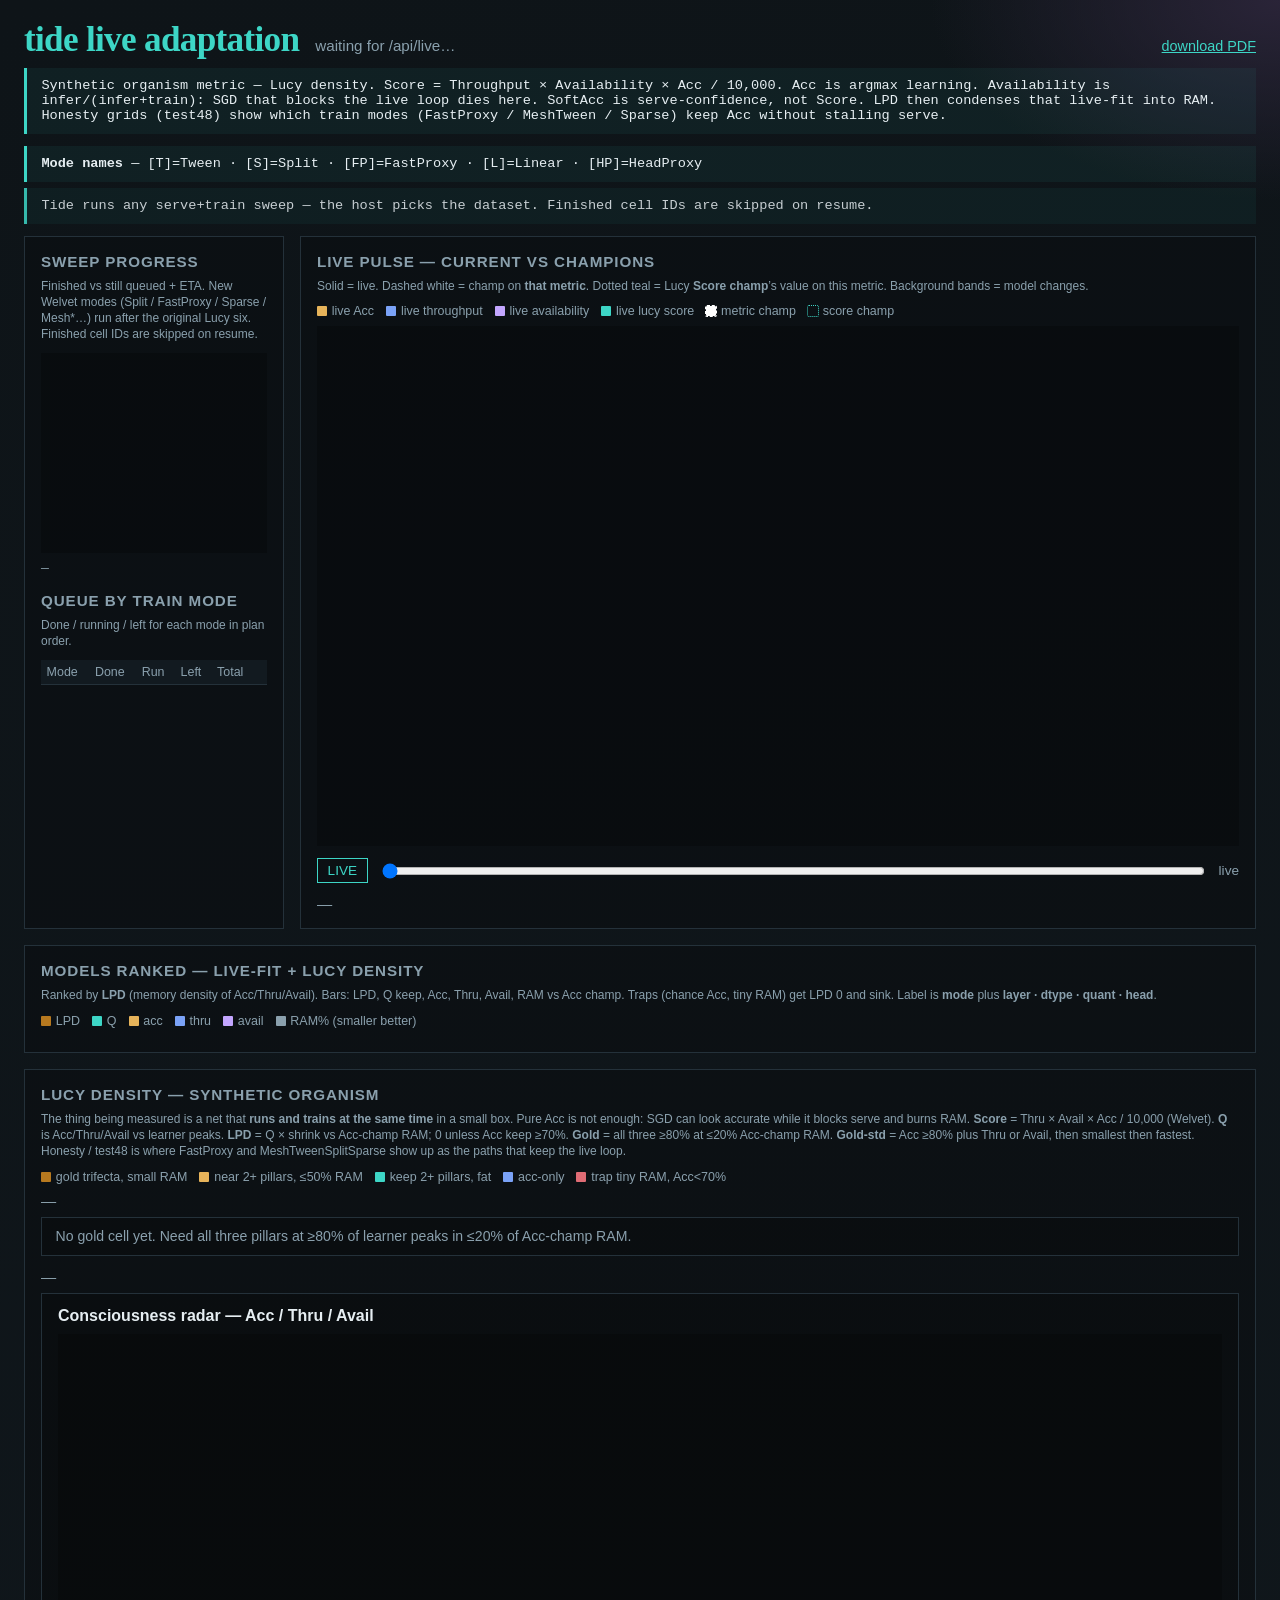
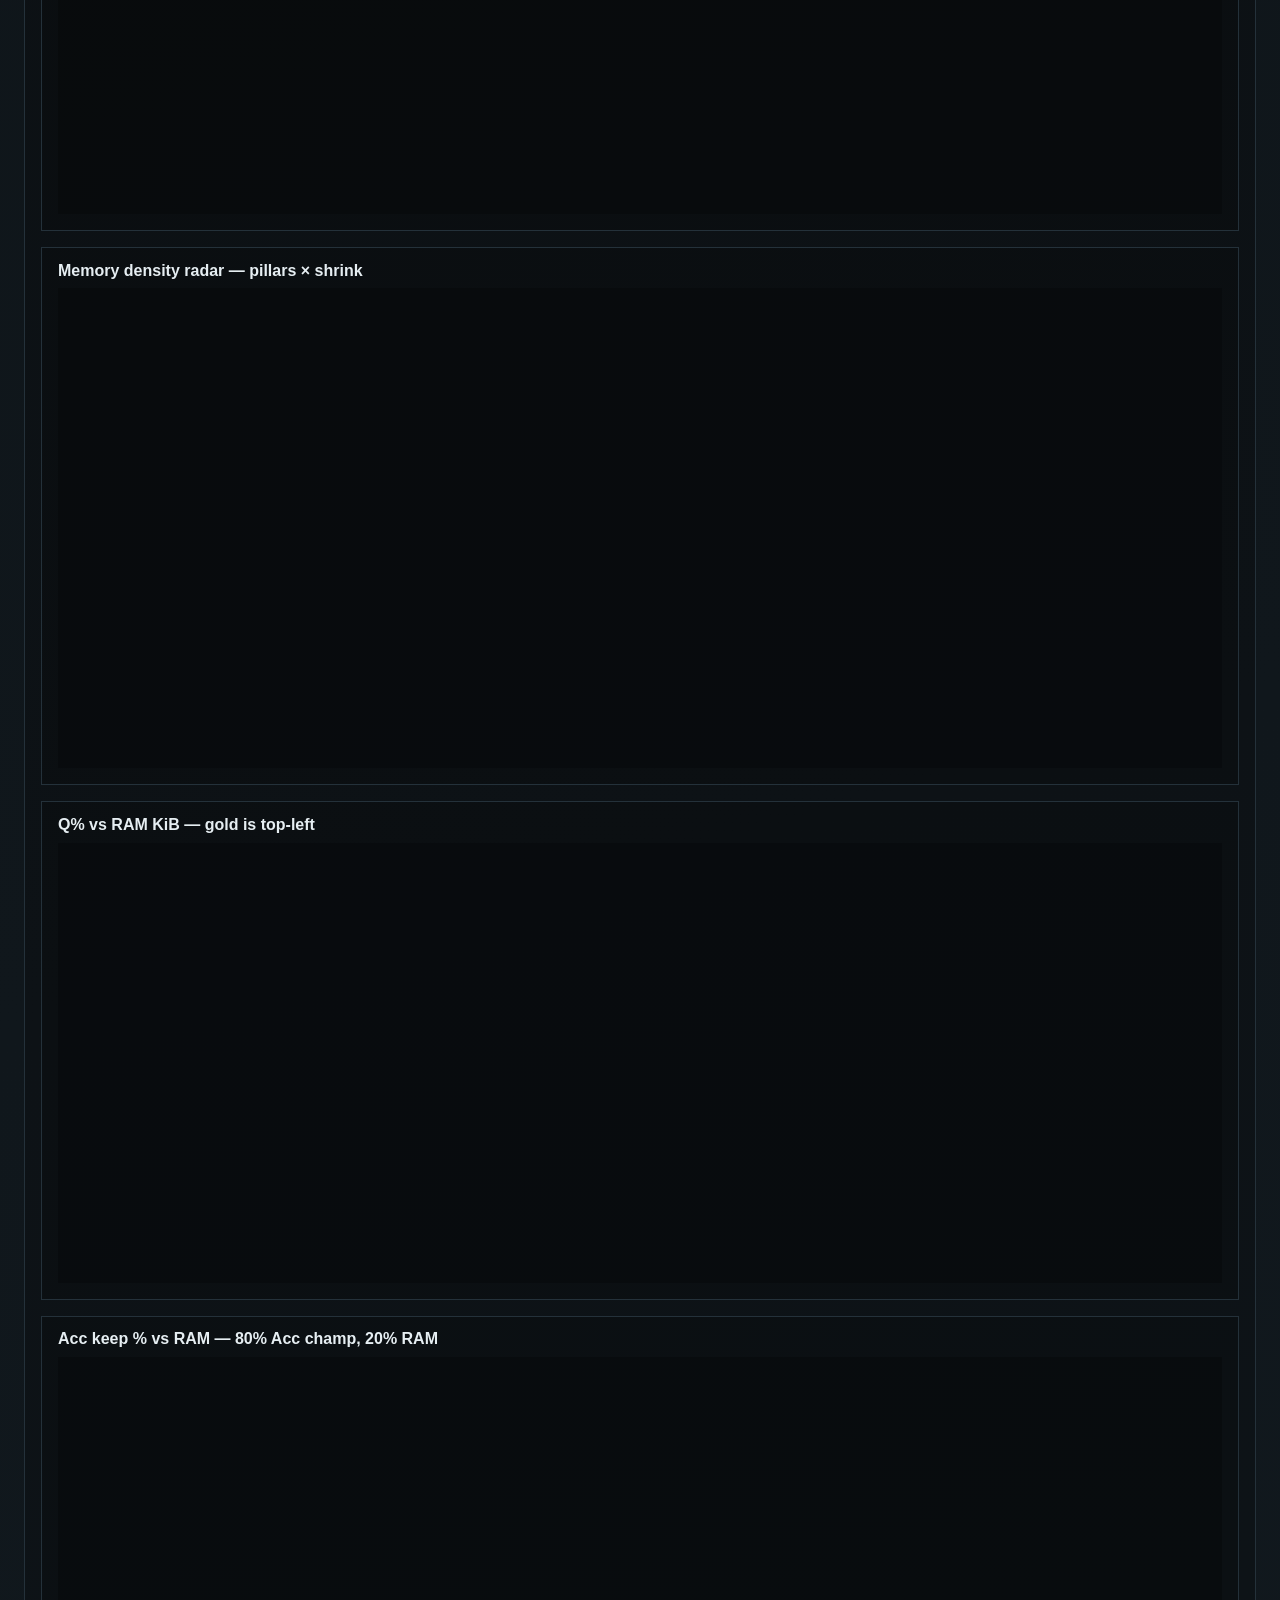
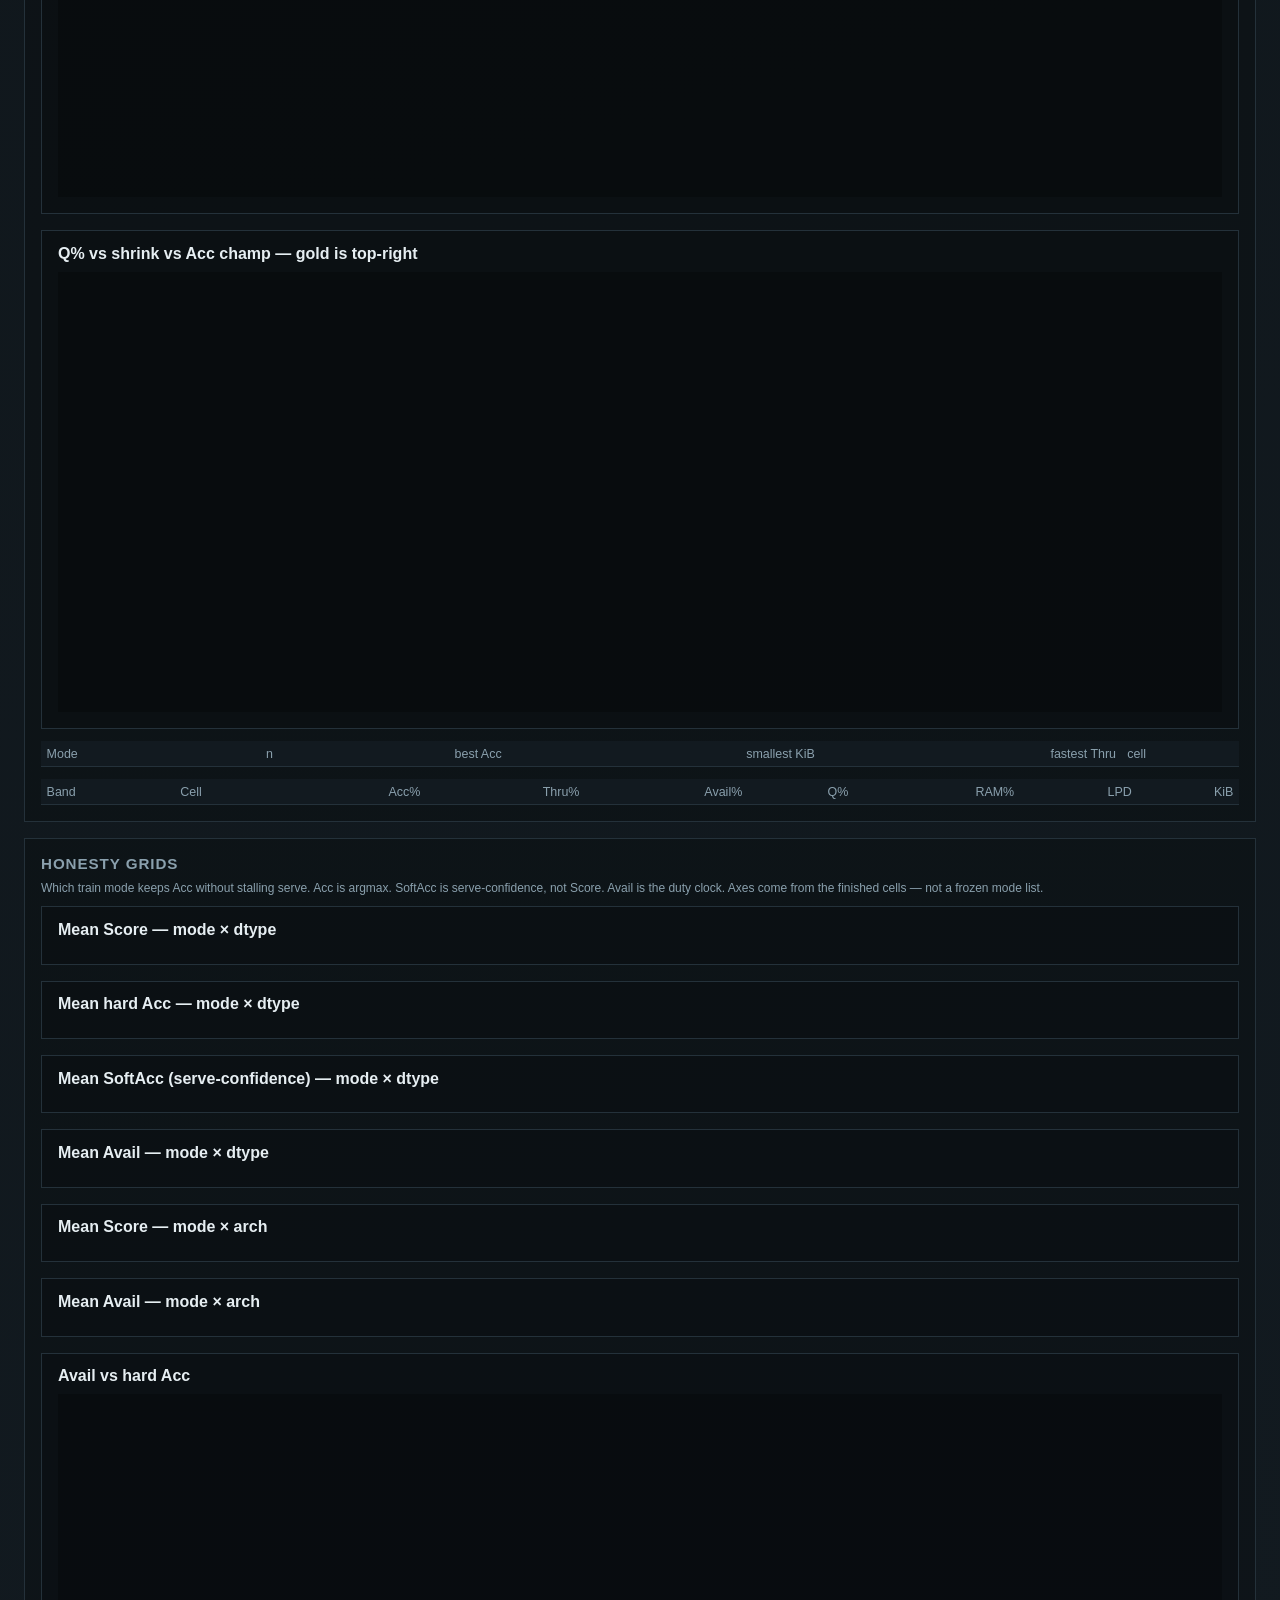
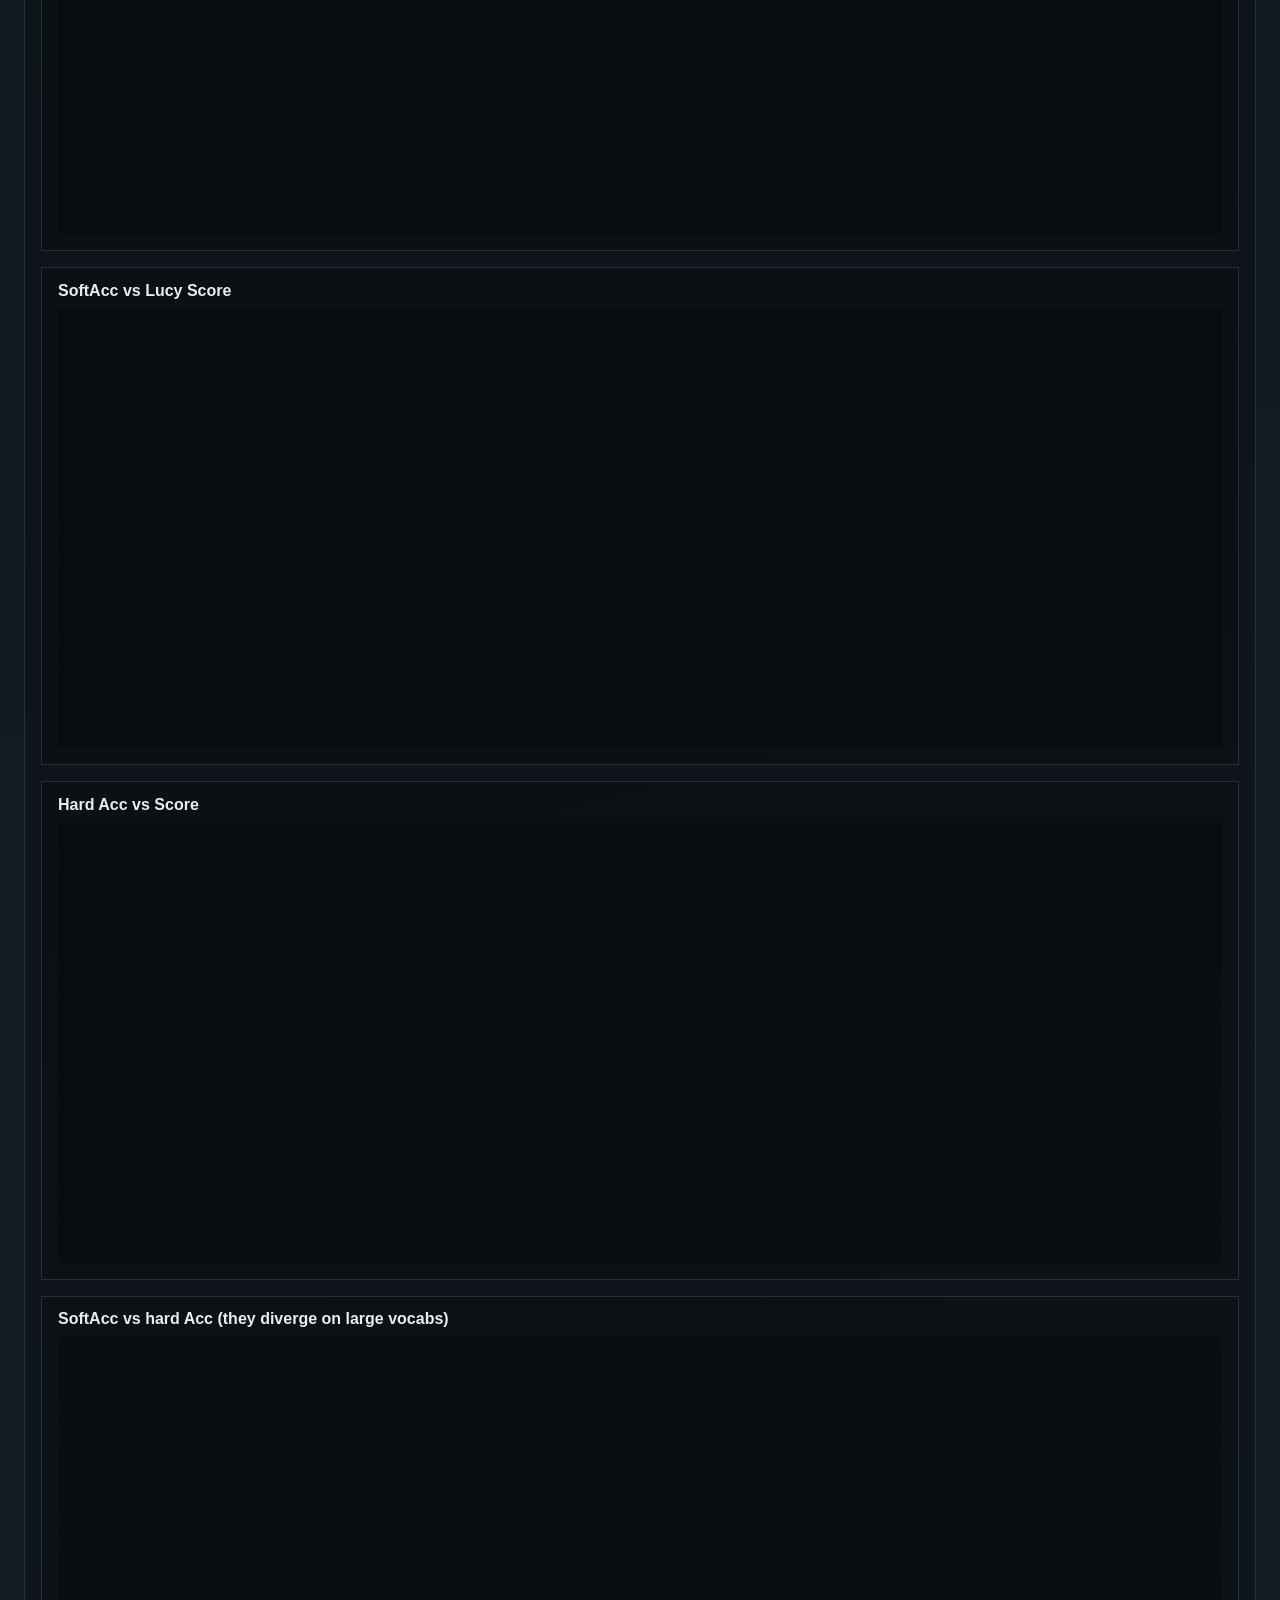
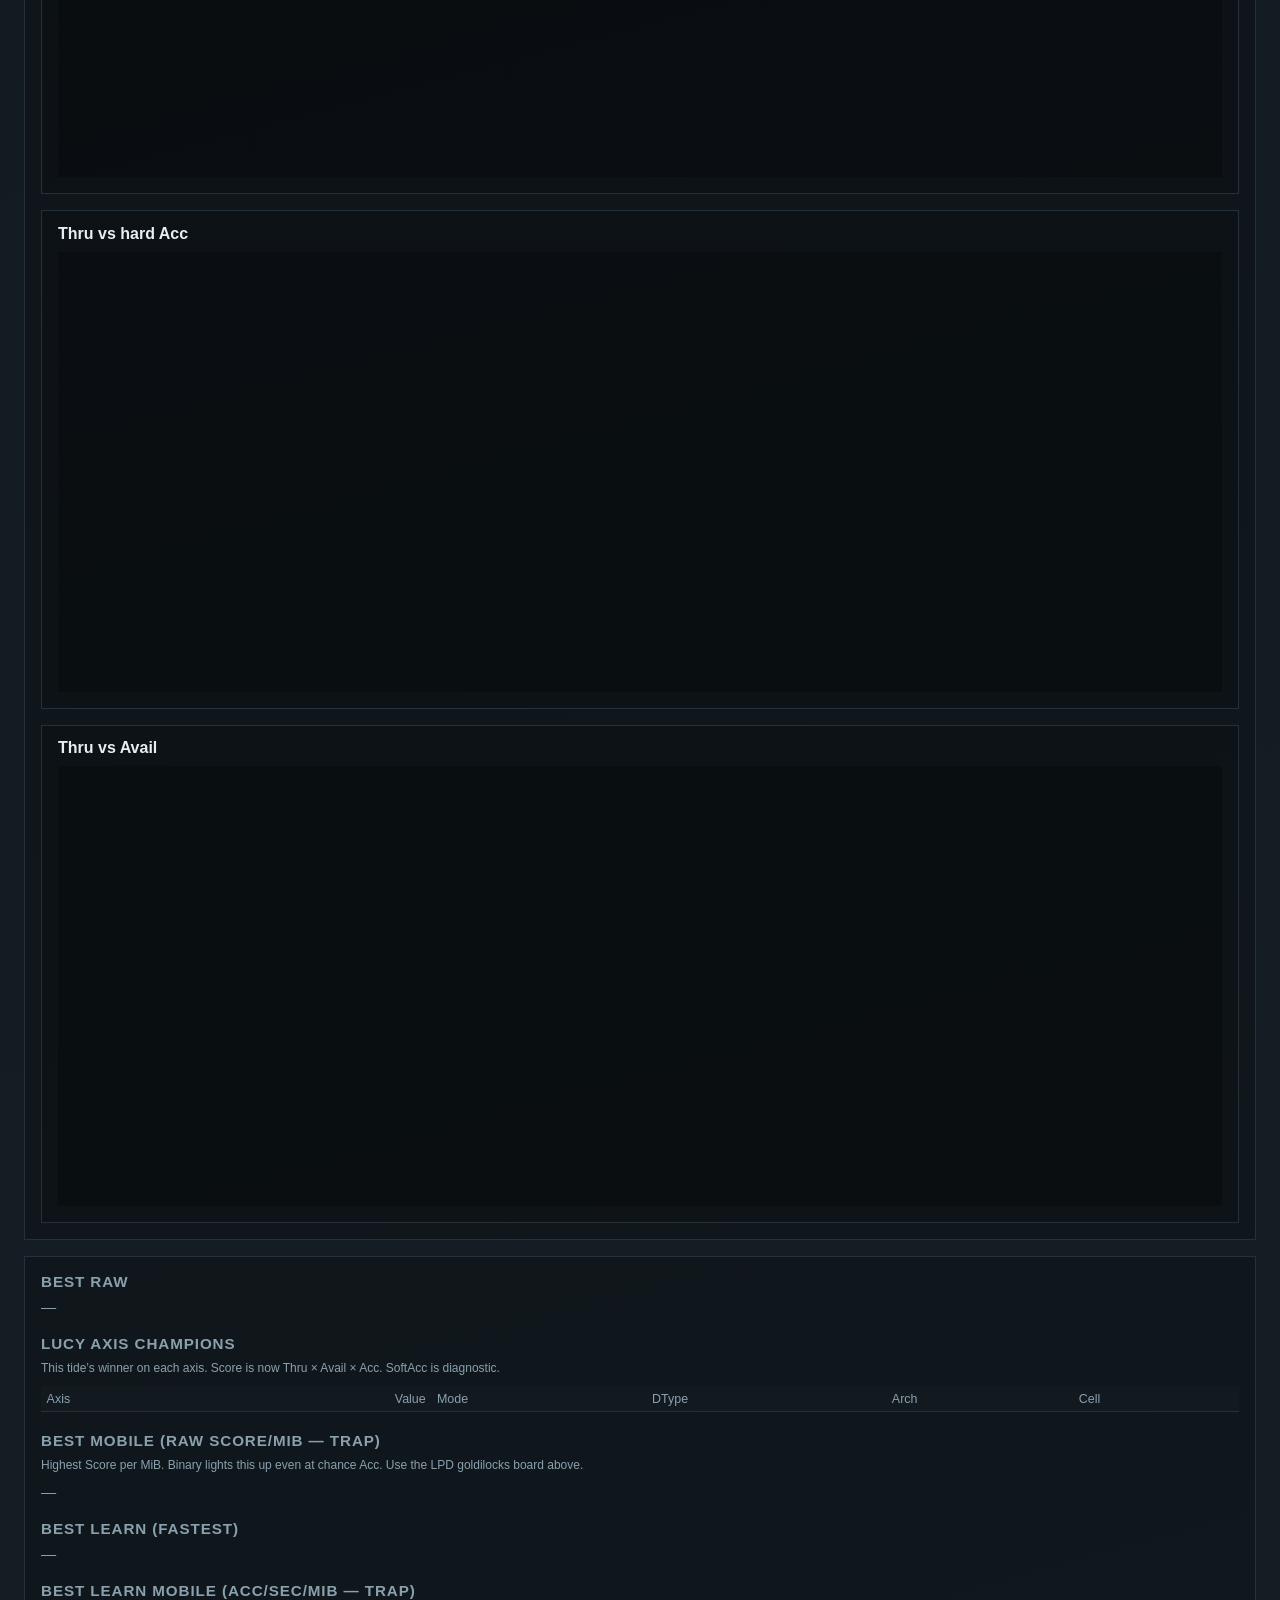
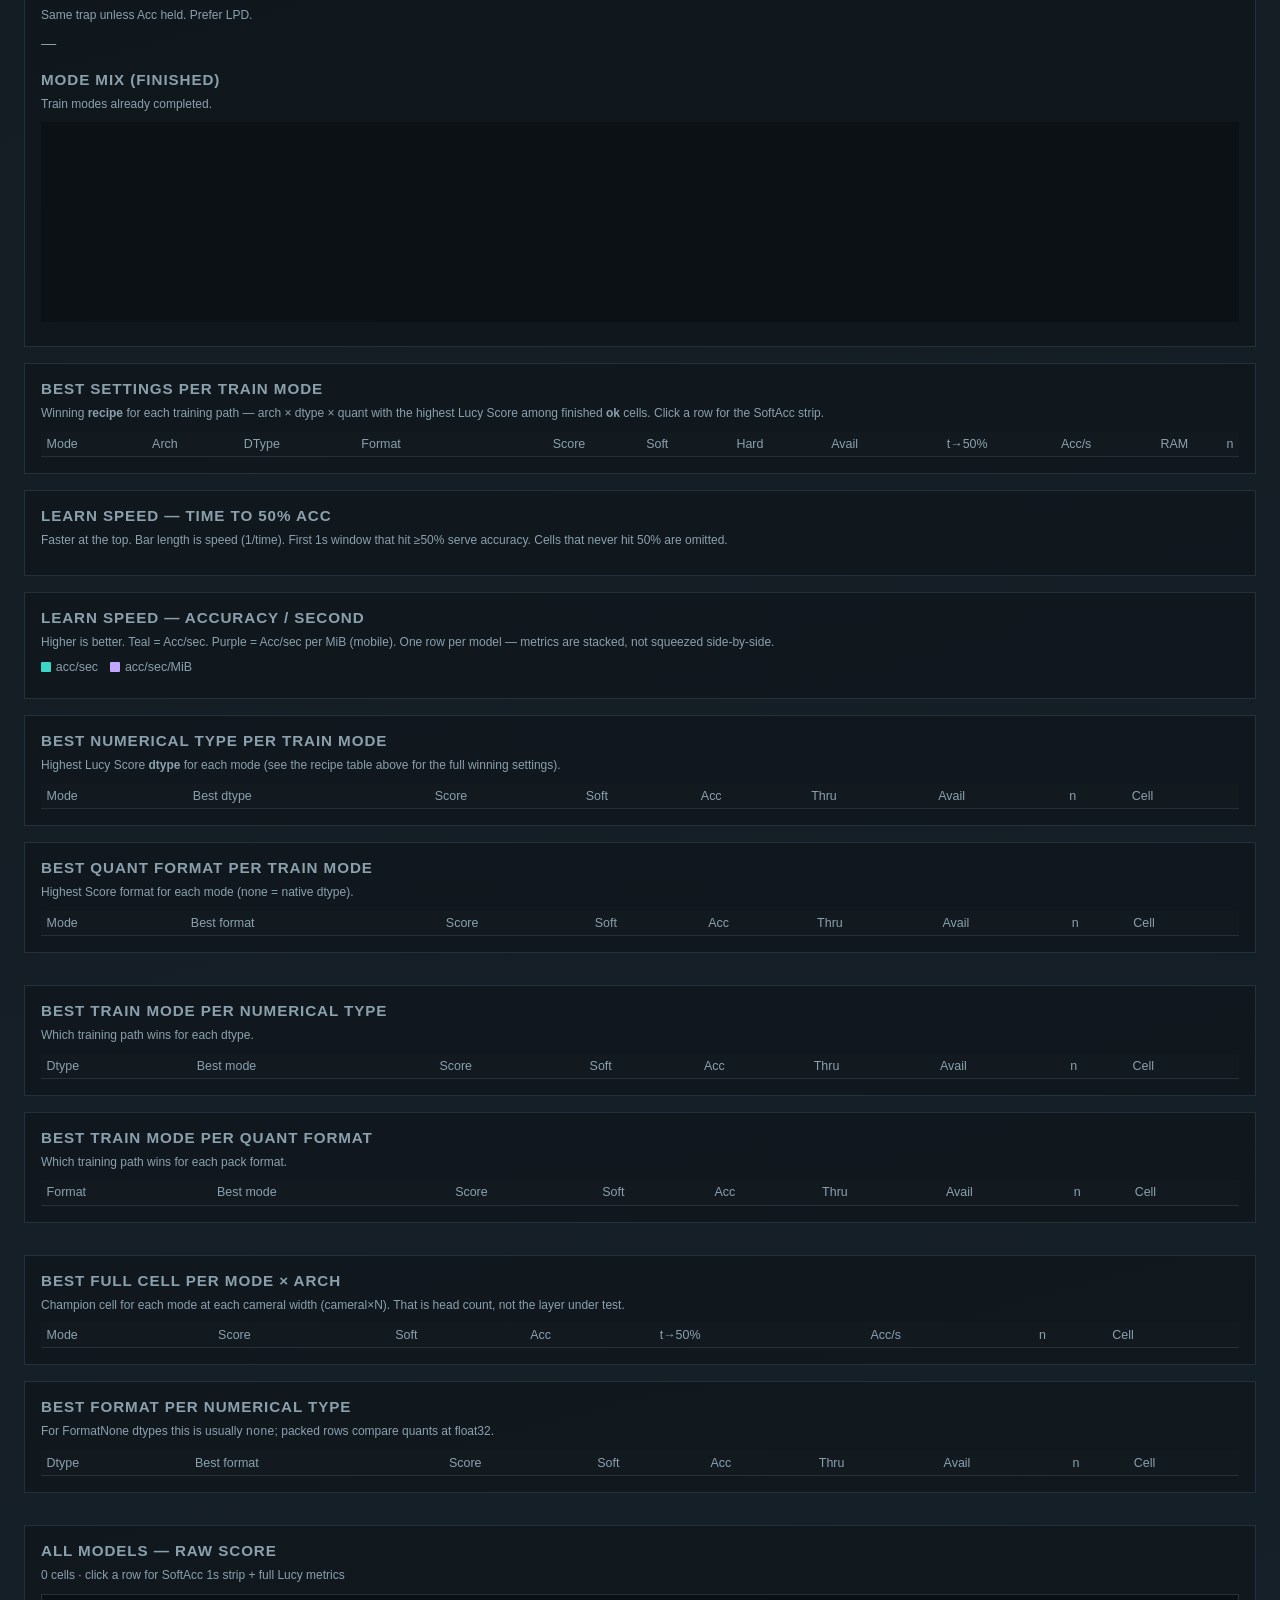
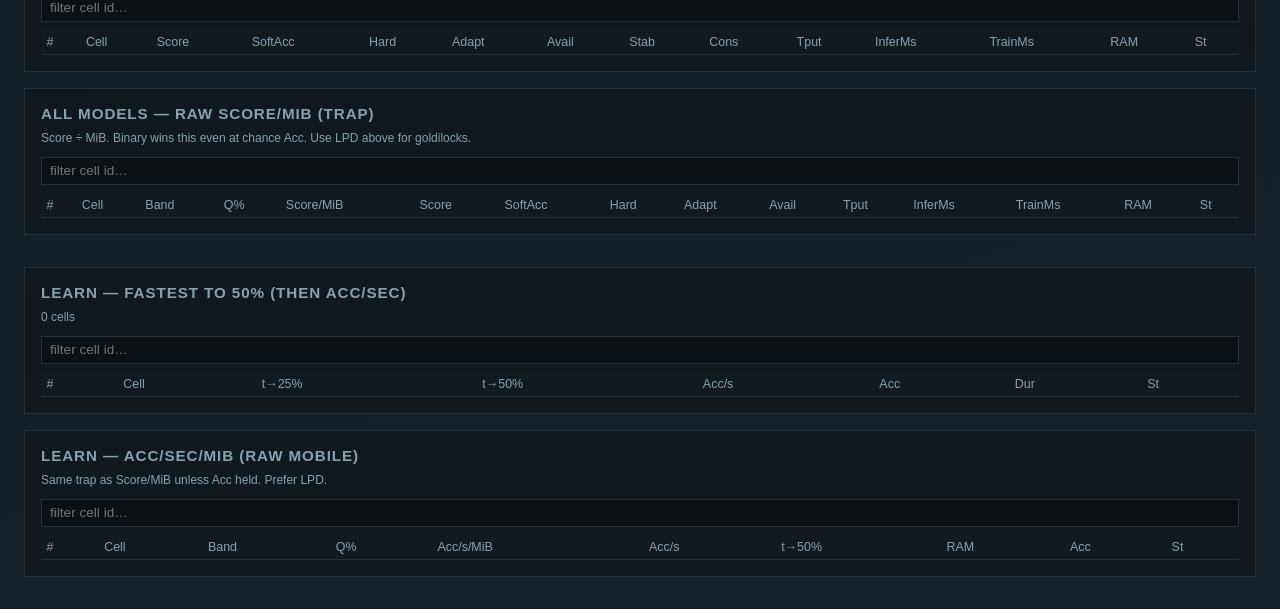
==== dash/index.html @ fae812e6 "added adjustments from welvet/stepping" ====
<!DOCTYPE html>
<html lang="en">
<head>
<meta charset="utf-8"/>
<meta name="viewport" content="width=device-width, initial-scale=1"/>
<title>tide — live adaptation</title>
<style>
  :root {
    --bg0: #0e1418;
    --bg1: #162028;
    --ink: #e6eef2;
    --muted: #8aa0ad;
    --accent: #3dd6c6;
    --warn: #e6b35a;
    --bad: #e06c75;
    --thru: #7aa2f7;
    --avail: #c3a6ff;
    --left: #3a4a55;
    --grid: #24313a;
  }
  * { box-sizing: border-box; }
  body {
    margin: 0; min-height: 100vh;
    font-family: "IBM Plex Sans", "Segoe UI", sans-serif;
    color: var(--ink);
    background:
      radial-gradient(900px 500px at 10% -10%, #1c3a3a 0%, transparent 55%),
      radial-gradient(700px 400px at 100% 0%, #2a2438 0%, transparent 50%),
      linear-gradient(165deg, var(--bg0), var(--bg1));
  }
  header {
    padding: 1.25rem 1.5rem 0.5rem;
    display: flex; flex-wrap: wrap; gap: 1rem; align-items: baseline;
  }
  h1 {
    margin: 0; font-size: clamp(1.6rem, 3vw, 2.2rem);
    font-family: "IBM Plex Serif", Georgia, serif;
    letter-spacing: -0.02em;
  }
  h1 span { color: var(--accent); }
  .meta { color: var(--muted); font-size: 0.95rem; }
  .score-eq {
    margin: 0 1.5rem 0.75rem;
    padding: 0.65rem 0.9rem;
    border-left: 3px solid var(--accent);
    background: rgba(61,214,198,0.06);
    font-family: "IBM Plex Mono", ui-monospace, monospace;
    font-size: 0.85rem;
  }
  .top-row {
    display: grid;
    grid-template-columns: 260px 1fr;
    gap: 1rem;
    padding: 0 1.5rem 1rem;
  }
  @media (max-width: 900px) { .top-row { grid-template-columns: 1fr; } }
  section {
    background: rgba(0,0,0,0.22);
    border: 1px solid var(--grid);
    padding: 1rem;
  }
  h2 { margin: 0 0 0.5rem; font-size: 0.95rem; color: var(--muted); font-weight: 600; text-transform: uppercase; letter-spacing: 0.06em; }
  .hint { font-size: 0.75rem; color: var(--muted); margin: 0 0 0.65rem; line-height: 1.35; }
  .legend { display: flex; flex-wrap: wrap; gap: 0.75rem; font-size: 0.78rem; color: var(--muted); margin-bottom: 0.5rem; }
  .legend i {
    display: inline-block; width: 10px; height: 10px; margin-right: 0.3rem;
    vertical-align: -1px; border-radius: 1px;
  }
  canvas { width: 100%; display: block; background: rgba(0,0,0,0.25); }
  #pieChart { height: 200px; }
  #pulseChart { height: 520px; }
  #modePie { height: 200px; }
  .mode-chip {
    display: inline-block; font-weight: 700; font-size: 0.72rem;
    padding: 0.08rem 0.42rem; border-radius: 4px; margin-right: 0.28rem;
    border: 1px solid transparent; letter-spacing: 0.02em;
    white-space: nowrap; vertical-align: middle;
    font-family: "IBM Plex Mono", ui-monospace, monospace;
  }
  span.fmt {
    color: var(--warn); font-size: 0.72rem; margin-left: 0.25rem;
    font-family: "IBM Plex Mono", ui-monospace, monospace;
  }
  span.dtype { font-family: "IBM Plex Mono", ui-monospace, monospace; }
  .hbar-list { display: flex; flex-direction: column; gap: 0.2rem; overflow-x: auto; }
  .hbar {
    display: grid;
    grid-template-columns: minmax(148px, 210px) 1fr minmax(92px, auto);
    gap: 0.6rem; align-items: center;
    padding: 0.38rem 0.35rem;
    border-radius: 6px;
  }
  .hbar.clickable { cursor: pointer; }
  .hbar.clickable:hover { background: rgba(61,214,198,0.08); }
  .hbar-lab { min-width: 0; line-height: 1.25; }
  .hbar-lab .sub {
    display: block; color: var(--muted); font-size: 0.8rem;
    font-family: "IBM Plex Mono", ui-monospace, monospace;
    margin-top: 0.12rem;
  }
  .hbar-track {
    height: 16px; background: rgba(255,255,255,0.06);
    border-radius: 4px; overflow: hidden;
  }
  .hbar-fill { height: 100%; border-radius: 4px; min-width: 4px; }
  .hbar-val {
    font-family: "IBM Plex Mono", ui-monospace, monospace;
    font-size: 0.95rem; font-weight: 650; text-align: right;
    white-space: nowrap; line-height: 1.2;
  }
  .hbar-val small { display: block; font-weight: 400; color: var(--muted); font-size: 0.72rem; margin-top: 0.12rem; }
  .hbar-stack { display: flex; flex-direction: column; gap: 0.22rem; }
  .hbar-mini {
    display: grid; grid-template-columns: 58px 1fr 72px;
    gap: 0.4rem; align-items: center;
    font-size: 0.72rem; color: var(--muted);
  }
  .hbar-mini .hbar-track { height: 11px; }
  .hbar-mini .n {
    text-align: right; font-family: "IBM Plex Mono", ui-monospace, monospace;
    color: var(--ink); font-size: 0.82rem; font-weight: 600;
  }
  .rank-list { display: flex; flex-direction: column; gap: 0.28rem; overflow-x: auto; }
  .rank-head, .rank-row {
    display: grid;
    grid-template-columns: minmax(160px, 260px) 1.25fr 1fr 1fr 1fr 1fr 0.9fr;
    gap: 0.4rem; align-items: center;
    min-width: 980px;
  }
  .rank-head {
    font-size: 0.7rem; color: var(--muted); text-transform: uppercase;
    letter-spacing: 0.05em; padding: 0 0.35rem 0.2rem;
  }
  .rank-row { padding: 0.32rem 0.35rem; border-radius: 6px; }
  .rank-row.clickable { cursor: pointer; }
  .rank-row.clickable:hover { background: rgba(61,214,198,0.08); }
  .rank-row.running { outline: 1px dashed var(--warn); }
  .rm { display: grid; grid-template-columns: 1fr auto; gap: 0.3rem; align-items: center; min-width: 0; }
  .rm .hbar-track { height: 13px; }
  .rm .n {
    font-family: "IBM Plex Mono", ui-monospace, monospace; font-size: 0.78rem;
    color: var(--muted); min-width: 3.4rem; text-align: right;
  }
  section.full { margin: 0 1.5rem 1rem; }
  .recipe th.num, .recipe td.num { text-align: right; font-variant-numeric: tabular-nums; }
  .recipe td.cellid { max-width: none; }
  .empty { color: var(--muted); padding: 0.75rem 0.2rem; font-size: 0.9rem; }
  main {
    display: grid;
    grid-template-columns: 1fr;
    gap: 1rem;
    padding: 0 1.5rem 1rem;
  }
  main > .wide { grid-column: 1 / -1; min-width: 0; }
  section { min-width: 0; }
  .heat-grid > * { min-width: 0; }
  .pie-aside {
    font-family: "IBM Plex Mono", ui-monospace, monospace;
    font-size: 0.82rem; color: var(--muted);
    display: grid; gap: 0.35rem; margin-top: 0.5rem;
  }
  .pie-aside b { color: var(--ink); }
  .pie-aside .eta { color: var(--accent); font-size: 1.05rem; }
  .swatch { display: inline-block; width: 10px; height: 10px; margin-right: 0.35rem; vertical-align: -1px; }
  table { width: 100%; border-collapse: collapse; font-size: 0.78rem; table-layout: auto; }
  th, td { text-align: left; padding: 0.32rem 0.35rem; border-bottom: 1px solid var(--grid); }
  th { color: var(--muted); font-weight: 500; position: sticky; top: 0; background: #121a20; z-index: 1; white-space: nowrap; }
  td { white-space: nowrap; }
  td.num, th.num { text-align: right; font-variant-numeric: tabular-nums; }
  td.cellid { font-family: "IBM Plex Mono", ui-monospace, monospace; font-size: 0.72rem; white-space: normal; word-break: break-word; max-width: 28vw; }
  span.arch {
    display: inline-block; font-weight: 700; font-size: 0.68rem;
    padding: 0.05rem 0.4rem; border-radius: 4px; margin-right: 0.35rem;
    background: #2a2438; color: var(--warn); white-space: nowrap; vertical-align: middle;
  }
  span.arch.single { background: #1a242c; color: var(--muted); }
  span.mode { color: var(--accent); }
  tr.clickable { cursor: pointer; }
  tr.clickable:hover td { background: rgba(61,214,198,0.08); }
  .modal-bg {
    display: none; position: fixed; inset: 0; z-index: 50;
    background: rgba(4, 8, 10, 0.72);
    backdrop-filter: blur(8px);
    -webkit-backdrop-filter: blur(8px);
    align-items: center; justify-content: center; padding: 1rem;
  }
  .modal-bg.open { display: flex; }
  .modal {
    background: #101820;
    border: 1px solid var(--grid); border-radius: 10px;
    max-width: min(1100px, 96vw); max-height: 90vh; overflow: auto;
    padding: 1rem 1.1rem 1.2rem;
    box-shadow: 0 16px 48px rgba(0,0,0,0.65);
    color: var(--ink);
  }
  .modal .metric-grid .m {
    background: #0a1016;
  }
  .modal h2 { margin: 0 0 0.35rem; font-size: 1.05rem; }
  .modal .cellid { word-break: break-all; opacity: 0.85; margin-bottom: 0.75rem; }
  .modal .close {
    float: right; background: #0a1016; border: 1px solid var(--grid);
    color: var(--ink); border-radius: 6px; padding: 0.2rem 0.55rem; cursor: pointer; font: inherit;
  }
  .modal .close:hover { border-color: var(--accent); color: var(--accent); }
  .metric-grid {
    display: grid; grid-template-columns: repeat(auto-fill, minmax(110px, 1fr));
    gap: 0.45rem; margin: 0.75rem 0 1rem;
  }
  .metric-grid .m {
    background: rgba(0,0,0,0.22); border: 1px solid var(--grid); border-radius: 6px;
    padding: 0.4rem 0.5rem;
  }
  .metric-grid .m b { display: block; font-size: 0.7rem; opacity: 0.7; font-weight: 500; }
  .soft-strip { font-family: "IBM Plex Mono", ui-monospace, monospace; font-size: 0.78rem; }
  .soft-strip th, .soft-strip td { padding: 0.25rem 0.35rem; text-align: center; }
  .soft-strip .sw { outline: 1px solid #e6b35a; }
  .ok { color: var(--accent); }
  .fail { color: var(--bad); }
  .gap { color: var(--warn); }
  .running { color: var(--warn); font-weight: 600; }
  .pill {
    display: inline-block; padding: 0.15rem 0.45rem;
    border: 1px solid var(--grid); font-size: 0.75rem; color: var(--muted);
  }
  .lpd-callout {
    margin: 0 0 0.75rem; padding: 0.65rem 0.85rem;
    border: 1px solid #b7791f; background: rgba(183,121,31,0.08);
    font-size: 0.88rem;
  }
  .lpd-callout.empty { border-color: var(--grid); background: rgba(0,0,0,0.18); color: var(--muted); }
  .lpd-callout.trap { border-color: var(--bad); background: rgba(224,108,117,0.08); }
  .scrub {
    display: flex; gap: 0.75rem; align-items: center; margin-top: 0.75rem;
    font-size: 0.85rem; color: var(--muted);
  }
  .scrub input[type=range] { flex: 1; }
  button.livebtn {
    background: transparent; color: var(--accent); border: 1px solid var(--accent);
    padding: 0.25rem 0.6rem; cursor: pointer; font: inherit;
  }
  button.livebtn.off { color: var(--muted); border-color: var(--grid); }
  button.startbtn {
    background: var(--accent); color: #0b1216; border: none;
    padding: 0.45rem 1rem; cursor: pointer; font: inherit; font-weight: 700;
    letter-spacing: 0.02em;
  }
  button.startbtn:disabled {
    opacity: 0.45; cursor: default;
  }
  .start-banner {
    display: none;
    margin: 0 1.5rem 1rem;
    padding: 0.85rem 1rem;
    border: 1px solid var(--accent);
    background: rgba(61, 214, 198, 0.08);
    align-items: center;
    justify-content: space-between;
    gap: 1rem;
    flex-wrap: wrap;
  }
  .start-banner.show { display: flex; }
  .start-banner p { margin: 0; color: var(--ink); font-size: 0.95rem; }
  .start-banner .sub { color: var(--muted); font-size: 0.85rem; margin-top: 0.2rem; }
  .tables {
    display: grid;
    grid-template-columns: 1fr;
    gap: 1rem;
    padding: 0 1.5rem 2rem;
  }
  .table-wrap {
    overflow: auto;
    max-height: min(70vh, 720px);
    max-width: 100%;
    overscroll-behavior: contain;
  }
  .table-tools {
    display: flex; flex-wrap: wrap; gap: 0.5rem; align-items: center;
    margin-bottom: 0.5rem;
  }
  .table-tools input {
    flex: 1; min-width: 140px;
    background: rgba(0,0,0,0.35); border: 1px solid var(--grid); color: var(--ink);
    padding: 0.35rem 0.5rem; font: inherit; font-size: 0.85rem;
  }
  table.heat { font-size: 0.8rem; table-layout: auto; width: max-content; min-width: 100%; }
  table.heat th, table.heat td { padding: 0.28rem 0.4rem; text-align: center; white-space: nowrap; }
  table.heat th:first-child, table.heat td:first-child,
  table.heat tbody th {
    text-align: left; font-family: inherit;
    position: sticky; left: 0; z-index: 2; background: #121a20;
  }
  table.heat thead th { z-index: 3; }
  table.heat thead th:first-child { z-index: 4; }
  .heat-grid, .chart-stack {
    display: flex; flex-direction: column; gap: 1rem;
  }
  .chart-panel {
    background: rgba(0,0,0,0.18);
    border: 1px solid var(--grid);
    padding: 0.85rem 1rem 1rem;
    min-width: 0;
  }
  .chart-panel h3 { margin: 0 0 0.55rem; font-size: 1rem; color: var(--ink); text-transform: none; letter-spacing: 0; }
  canvas.scatter { width: 100%; height: 440px; background: rgba(0,0,0,0.25); }
  canvas.radar { width: 100%; height: 480px; background: rgba(0,0,0,0.25); }
</style>
</head>
<body>
<header>
  <h1><span>tide</span> <span id="taskTitle">live adaptation</span></h1>
  <div class="meta" id="status">connecting…</div>
  <a href="/api/report.pdf" style="margin-left:auto;color:#3dd6c6;font-size:0.9rem">download PDF</a>
</header>
<p class="score-eq">Synthetic organism metric — Lucy density. Score = Throughput × Availability × Acc / 10,000. Acc is argmax learning. Availability is infer/(infer+train): SGD that blocks the live loop dies here. SoftAcc is serve-confidence, not Score. LPD then condenses that live-fit into RAM. Honesty grids (test48) show which train modes (FastProxy / MeshTween / Sparse) keep Acc without stalling serve.</p>
<p class="score-eq"><b>Mode names</b> — <code>[T]</code>=Tween · <code>[S]</code>=Split · <code>[FP]</code>=FastProxy · <code>[L]</code>=Linear · <code>[HP]</code>=HeadProxy</p>
<p class="score-eq" id="taskSub" style="opacity:.85;font-size:0.85rem;margin-top:-0.35rem">
  Tide runs any serve+train sweep — the host picks the dataset. Finished cell IDs are skipped on resume.
</p>

<div class="start-banner" id="startBanner">
  <div>
    <p><b id="startTitle">Training paused</b> — browse metrics, boards, and winners freely.</p>
    <div class="sub" id="startSub">Nothing trains until you press Start. Finished cells are skipped (resume does not redo epoch-1 work).</div>
  </div>
  <button class="startbtn" id="startBtn" type="button">Start training</button>
</div>

<div class="top-row">
  <section>
    <h2>Sweep progress</h2>
    <p class="hint">Finished vs still queued + ETA. New Welvet modes (Split / FastProxy / Sparse / Mesh*…) run after the original Lucy six. Finished cell IDs are skipped on resume.</p>
    <canvas id="pieChart" width="240" height="180"></canvas>
    <div class="pie-aside" id="pieAside">—</div>
    <h2 style="margin-top:1rem">Queue by train mode</h2>
    <p class="hint">Done / running / left for each mode in plan order.</p>
    <div class="table-wrap" style="max-height:280px">
      <table>
        <thead><tr><th>Mode</th><th>Done</th><th>Run</th><th>Left</th><th>Total</th><th></th></tr></thead>
        <tbody id="modeQueue"></tbody>
      </table>
    </div>
  </section>
  <section>
    <h2>Live pulse — current vs champions</h2>
    <p class="hint">
      Solid = live. Dashed white = champ on <b>that metric</b>. Dotted teal = Lucy <b>Score champ</b>’s value on this metric.
      Background bands = model changes.
    </p>
    <div class="legend">
      <span><i style="background:#e6b35a"></i>live Acc</span>
      <span><i style="background:#7aa2f7"></i>live throughput</span>
      <span><i style="background:#c3a6ff"></i>live availability</span>
      <span><i style="background:#3dd6c6"></i>live lucy score</span>
      <span><i style="background:#ffffff; outline:1px dashed #fff"></i>metric champ</span>
      <span><i style="background:transparent; outline:1px dotted #3dd6c6"></i>score champ</span>
    </div>
    <canvas id="pulseChart" width="960" height="420"></canvas>
    <div class="scrub">
      <button class="livebtn" id="livebtn" type="button">LIVE</button>
      <input id="scrub" type="range" min="0" max="0" value="0"/>
      <span id="scrubLabel">live</span>
    </div>
    <div id="current" class="meta" style="margin-top:0.75rem">—</div>
  </section>
</div>

<main>
  <section class="wide">
    <h2>Models ranked — live-fit + Lucy density</h2>
    <p class="hint">
      Ranked by <b>LPD</b> (memory density of Acc/Thru/Avail). Bars: LPD, Q keep, Acc, Thru, Avail, RAM vs Acc champ.
      Traps (chance Acc, tiny RAM) get LPD 0 and sink. Label is <b>mode</b> plus <b>layer · dtype · quant · head</b>.
    </p>
    <div class="legend">
      <span><i style="background:#b7791f"></i>LPD</span>
      <span><i style="background:#3dd6c6"></i>Q</span>
      <span><i style="background:#e6b35a"></i>acc</span>
      <span><i style="background:#7aa2f7"></i>thru</span>
      <span><i style="background:#c3a6ff"></i>avail</span>
      <span><i style="background:#8aa0ad"></i>RAM% (smaller better)</span>
    </div>
    <div class="rank-list" id="rankChart"></div>
  </section>
  <section class="wide">
    <h2>Lucy density — synthetic organism</h2>
    <p class="hint" id="lpdHint">
      The thing being measured is a net that <b>runs and trains at the same time</b> in a small box.
      Pure Acc is not enough: SGD can look accurate while it blocks serve and burns RAM.
      <b>Score</b> = Thru × Avail × Acc / 10,000 (Welvet). <b>Q</b> is Acc/Thru/Avail vs learner peaks.
      <b>LPD</b> = Q × shrink vs Acc-champ RAM; 0 unless Acc keep ≥70%.
      <b>Gold</b> = all three ≥80% at ≤20% Acc-champ RAM. <b>Gold-std</b> = Acc ≥80% plus Thru or Avail, then smallest then fastest.
      Honesty / test48 is where FastProxy and MeshTweenSplitSparse show up as the paths that keep the live loop.
    </p>
    <div class="legend">
      <span><i style="background:#b7791f"></i>gold trifecta, small RAM</span>
      <span><i style="background:#e6b35a"></i>near 2+ pillars, ≤50% RAM</span>
      <span><i style="background:#3dd6c6"></i>keep 2+ pillars, fat</span>
      <span><i style="background:#7aa2f7"></i>acc-only</span>
      <span><i style="background:#e06c75"></i>trap tiny RAM, Acc&lt;70%</span>
    </div>
    <div id="lpdChamp" class="meta" style="margin-bottom:0.5rem">—</div>
    <div id="lpdGold" class="lpd-callout empty">No gold cell yet. Need all three pillars at ≥80% of learner peaks in ≤20% of Acc-champ RAM.</div>
    <div id="lpdStd" class="meta" style="margin-bottom:0.5rem">—</div>
    <div class="chart-stack">
      <div class="chart-panel">
        <h3>Consciousness radar — Acc / Thru / Avail</h3>
        <canvas class="radar" id="radarLive" width="960" height="480"></canvas>
      </div>
      <div class="chart-panel">
        <h3>Memory density radar — pillars × shrink</h3>
        <canvas class="radar" id="radarDens" width="960" height="480"></canvas>
      </div>
      <div class="chart-panel">
        <h3>Q% vs RAM KiB — gold is top-left</h3>
        <canvas class="scatter" id="scLpdRam" width="960" height="440"></canvas>
      </div>
      <div class="chart-panel">
        <h3>Acc keep % vs RAM — 80% Acc champ, 20% RAM</h3>
        <canvas class="scatter" id="scLpdAcc" width="960" height="440"></canvas>
      </div>
      <div class="chart-panel">
        <h3>Q% vs shrink vs Acc champ — gold is top-right</h3>
        <canvas class="scatter" id="scLpdShrink" width="960" height="440"></canvas>
      </div>
    </div>
    <div class="table-wrap" style="max-height:240px;margin-top:0.8rem">
      <table>
        <thead><tr>
          <th>Mode</th><th class="num">n</th><th class="num">best Acc</th><th class="num">smallest KiB</th>
          <th class="num">fastest Thru</th><th>cell</th>
        </tr></thead>
        <tbody id="lpdModes"></tbody>
      </table>
    </div>
    <div class="table-wrap" style="max-height:420px;margin-top:0.8rem">
      <table>
        <thead><tr>
          <th>Band</th><th>Cell</th><th class="num">Acc%</th><th class="num">Thru%</th><th class="num">Avail%</th>
          <th class="num">Q%</th><th class="num">RAM%</th><th class="num">LPD</th><th class="num">KiB</th>
        </tr></thead>
        <tbody id="lpdTable"></tbody>
      </table>
    </div>
  </section>
  <section class="wide">
    <h2>Honesty grids</h2>
    <p class="hint">Which train mode keeps Acc without stalling serve. Acc is argmax. SoftAcc is serve-confidence, not Score. Avail is the duty clock. Axes come from the finished cells — not a frozen mode list.</p>
    <div class="chart-stack">
      <div class="chart-panel">
        <h3>Mean Score — mode × dtype</h3>
        <div class="table-wrap" id="heatScore"></div>
      </div>
      <div class="chart-panel">
        <h3>Mean hard Acc — mode × dtype</h3>
        <div class="table-wrap" id="heatAcc"></div>
      </div>
      <div class="chart-panel">
        <h3>Mean SoftAcc (serve-confidence) — mode × dtype</h3>
        <div class="table-wrap" id="heatSoft"></div>
      </div>
      <div class="chart-panel">
        <h3>Mean Avail — mode × dtype</h3>
        <div class="table-wrap" id="heatAvail"></div>
      </div>
      <div class="chart-panel">
        <h3>Mean Score — mode × arch</h3>
        <div class="table-wrap" id="heatArch"></div>
      </div>
      <div class="chart-panel">
        <h3>Mean Avail — mode × arch</h3>
        <div class="table-wrap" id="heatArchAvail"></div>
      </div>
      <div class="chart-panel">
        <h3>Avail vs hard Acc</h3>
        <canvas class="scatter" id="scAvailAcc" width="960" height="440"></canvas>
      </div>
      <div class="chart-panel">
        <h3>SoftAcc vs Lucy Score</h3>
        <canvas class="scatter" id="scSoftScore" width="960" height="440"></canvas>
      </div>
      <div class="chart-panel">
        <h3>Hard Acc vs Score</h3>
        <canvas class="scatter" id="scAccScore" width="960" height="440"></canvas>
      </div>
      <div class="chart-panel">
        <h3>SoftAcc vs hard Acc (they diverge on large vocabs)</h3>
        <canvas class="scatter" id="scSoftAcc" width="960" height="440"></canvas>
      </div>
      <div class="chart-panel">
        <h3>Thru vs hard Acc</h3>
        <canvas class="scatter" id="scThruAcc" width="960" height="440"></canvas>
      </div>
      <div class="chart-panel">
        <h3>Thru vs Avail</h3>
        <canvas class="scatter" id="scThruAvail" width="960" height="440"></canvas>
      </div>
      <div class="chart-panel" id="adaptPanel" style="display:none">
        <h3>AdaptPct vs hard Acc</h3>
        <canvas class="scatter" id="scAdaptAcc" width="960" height="440"></canvas>
      </div>
    </div>
  </section>
  <section class="wide" id="vsSection" style="display:none">
    <h2 id="vsTitle">vs baseline</h2>
    <p class="hint" id="vsHint"></p>
    <div class="table-wrap" id="vsTableWrap"></div>
    <div class="chart-stack" id="vsStack"></div>
  </section>
  <section class="wide">
    <h2>Best raw</h2>
    <div id="bests" class="meta">—</div>
    <h2 style="margin-top:1.25rem">Lucy axis champions</h2>
    <p class="hint">This tide’s winner on each axis. Score is now Thru × Avail × Acc. SoftAcc is diagnostic.</p>
    <div class="table-wrap" style="max-height:360px">
      <table>
        <thead><tr><th>Axis</th><th class="num">Value</th><th>Mode</th><th>DType</th><th>Arch</th><th>Cell</th></tr></thead>
        <tbody id="lucyAxes"></tbody>
      </table>
    </div>
    <h2 style="margin-top:1.25rem">Best mobile (raw Score/MiB — trap)</h2>
    <p class="hint">Highest Score per MiB. Binary lights this up even at chance Acc. Use the LPD goldilocks board above.</p>
    <div id="mobile" class="meta">—</div>
    <h2 style="margin-top:1.25rem">Best learn (fastest)</h2>
    <div id="bestLearn" class="meta">—</div>
    <h2 style="margin-top:1.25rem">Best learn mobile (Acc/sec/MiB — trap)</h2>
    <p class="hint">Same trap unless Acc held. Prefer LPD.</p>
    <div id="bestLearnMobile" class="meta">—</div>
    <h2 style="margin-top:1.25rem">Mode mix (finished)</h2>
    <p class="hint">Train modes already completed.</p>
    <canvas id="modePie" width="300" height="180"></canvas>
    <div class="pie-aside" id="modeAside"></div>
  </section>
</main>

<section class="full">
  <h2>Best settings per train mode</h2>
  <p class="hint">Winning <b>recipe</b> for each training path — arch × dtype × quant with the highest Lucy Score among finished <b>ok</b> cells. Click a row for the SoftAcc strip.</p>
  <div class="table-wrap" style="max-height:420px">
    <table class="recipe">
      <thead><tr>
        <th>Mode</th><th>Arch</th><th>DType</th><th>Format</th>
        <th class="num">Score</th><th class="num">Soft</th><th class="num">Hard</th>
        <th class="num">Avail</th><th class="num">t→50%</th><th class="num">Acc/s</th>
        <th class="num">RAM</th><th class="num">n</th>
      </tr></thead>
      <tbody id="winSettingsMode"></tbody>
    </table>
  </div>
</section>

<div class="top-row" style="grid-template-columns: 1fr;">
  <section>
    <h2>Learn speed — time to 50% acc</h2>
    <p class="hint">Faster at the top. Bar length is speed (1/time). First 1s window that hit ≥50% serve accuracy. Cells that never hit 50% are omitted.</p>
    <div class="hbar-list" id="learnTo50Chart"></div>
  </section>
  <section>
    <h2>Learn speed — accuracy / second</h2>
    <p class="hint">Higher is better. Teal = Acc/sec. Purple = Acc/sec per MiB (mobile). One row per model — metrics are stacked, not squeezed side-by-side.</p>
    <div class="legend">
      <span><i style="background:#3dd6c6"></i>acc/sec</span>
      <span><i style="background:#c3a6ff"></i>acc/sec/MiB</span>
    </div>
    <div class="hbar-list" id="learnRateChart"></div>
  </section>
</div>

<div class="tables">
  <section>
    <h2>Best numerical type per train mode</h2>
    <p class="hint">Highest Lucy Score <b>dtype</b> for each mode (see the recipe table above for the full winning settings).</p>
    <div class="table-wrap" style="max-height:360px">
      <table>
        <thead><tr><th>Mode</th><th>Best dtype</th><th>Score</th><th>Soft</th><th>Acc</th><th>Thru</th><th>Avail</th><th>n</th><th>Cell</th></tr></thead>
        <tbody id="winDTypeMode"></tbody>
      </table>
    </div>
  </section>
  <section>
    <h2>Best quant format per train mode</h2>
    <p class="hint">Highest Score format for each mode (none = native dtype).</p>
    <div class="table-wrap" style="max-height:360px">
      <table>
        <thead><tr><th>Mode</th><th>Best format</th><th>Score</th><th>Soft</th><th>Acc</th><th>Thru</th><th>Avail</th><th>n</th><th>Cell</th></tr></thead>
        <tbody id="winFmtMode"></tbody>
      </table>
    </div>
  </section>
</div>

<div class="tables">
  <section>
    <h2>Best train mode per numerical type</h2>
    <p class="hint">Which training path wins for each dtype.</p>
    <div class="table-wrap" style="max-height:360px">
      <table>
        <thead><tr><th>Dtype</th><th>Best mode</th><th>Score</th><th>Soft</th><th>Acc</th><th>Thru</th><th>Avail</th><th>n</th><th>Cell</th></tr></thead>
        <tbody id="winModeDType"></tbody>
      </table>
    </div>
  </section>
  <section>
    <h2>Best train mode per quant format</h2>
    <p class="hint">Which training path wins for each pack format.</p>
    <div class="table-wrap" style="max-height:360px">
      <table>
        <thead><tr><th>Format</th><th>Best mode</th><th>Score</th><th>Soft</th><th>Acc</th><th>Thru</th><th>Avail</th><th>n</th><th>Cell</th></tr></thead>
        <tbody id="winModeFmt"></tbody>
      </table>
    </div>
  </section>
</div>

<div class="tables">
  <section>
    <h2>Best full cell per mode × arch</h2>
    <p class="hint">Champion cell for each mode at each cameral width (cameral×N). That is head count, not the layer under test.</p>
    <div class="table-wrap" style="max-height:360px">
      <table>
        <thead><tr><th>Mode</th><th>Score</th><th>Soft</th><th>Acc</th><th>t→50%</th><th>Acc/s</th><th>n</th><th>Cell</th></tr></thead>
        <tbody id="winCellMode"></tbody>
      </table>
    </div>
  </section>
  <section>
    <h2>Best format per numerical type</h2>
    <p class="hint">For FormatNone dtypes this is usually <code>none</code>; packed rows compare quants at float32.</p>
    <div class="table-wrap" style="max-height:360px">
      <table>
        <thead><tr><th>Dtype</th><th>Best format</th><th>Score</th><th>Soft</th><th>Acc</th><th>Thru</th><th>Avail</th><th>n</th><th>Cell</th></tr></thead>
        <tbody id="winFmtDType"></tbody>
      </table>
    </div>
  </section>
</div>

<div class="tables">
  <section>
    <h2>All models — raw Score</h2>
    <p class="hint" id="boardCount">0 cells · click a row for SoftAcc 1s strip + full Lucy metrics</p>
    <div class="table-tools">
      <input id="filterRaw" type="search" placeholder="filter cell id…"/>
    </div>
    <div class="table-wrap">
      <table>
        <thead><tr>
          <th>#</th><th>Cell</th><th>Score</th><th>SoftAcc</th><th>Hard</th><th>Adapt</th>
          <th>Avail</th><th>Stab</th><th>Cons</th><th>Tput</th><th>InferMs</th><th>TrainMs</th><th>RAM</th><th>St</th>
        </tr></thead>
        <tbody id="board"></tbody>
      </table>
    </div>
  </section>
  <section>
    <h2>All models — raw Score/MiB (trap)</h2>
    <p class="hint" id="boardMobileCount">Score ÷ MiB. Binary wins this even at chance Acc. Use LPD above for goldilocks.</p>
    <div class="table-tools">
      <input id="filterMobile" type="search" placeholder="filter cell id…"/>
    </div>
    <div class="table-wrap">
      <table>
        <thead><tr>
          <th>#</th><th>Cell</th><th>Band</th><th>Q%</th><th>Score/MiB</th><th>Score</th><th>SoftAcc</th><th>Hard</th><th>Adapt</th>
          <th>Avail</th><th>Tput</th><th>InferMs</th><th>TrainMs</th><th>RAM</th><th>St</th>
        </tr></thead>
        <tbody id="boardMobile"></tbody>
      </table>
    </div>
  </section>
</div>

<div class="tables">
  <section>
    <h2>Learn — fastest to 50% (then Acc/sec)</h2>
    <p class="hint" id="boardLearnCount">0 cells</p>
    <div class="table-tools">
      <input id="filterLearn" type="search" placeholder="filter cell id…"/>
    </div>
    <div class="table-wrap">
      <table>
        <thead><tr><th>#</th><th>Cell</th><th>t→25%</th><th>t→50%</th><th>Acc/s</th><th>Acc</th><th>Dur</th><th>St</th></tr></thead>
        <tbody id="boardLearn"></tbody>
      </table>
    </div>
  </section>
  <section>
    <h2>Learn — Acc/sec/MiB (raw mobile)</h2>
    <p class="hint" id="boardLearnMobileCount">Same trap as Score/MiB unless Acc held. Prefer LPD.</p>
    <div class="table-tools">
      <input id="filterLearnMobile" type="search" placeholder="filter cell id…"/>
    </div>
    <div class="table-wrap">
      <table>
        <thead><tr><th>#</th><th>Cell</th><th>Band</th><th>Q%</th><th>Acc/s/MiB</th><th>Acc/s</th><th>t→50%</th><th>RAM</th><th>Acc</th><th>St</th></tr></thead>
        <tbody id="boardLearnMobile"></tbody>
      </table>
    </div>
  </section>
</div>

<div class="modal-bg" id="cellModal" role="dialog" aria-modal="true">
  <div class="modal">
    <button class="close" type="button" id="cellModalClose">close</button>
    <h2>Cell detail — Lucy / test41 metrics</h2>
    <div class="cellid" id="cellModalId">—</div>
    <div class="metric-grid" id="cellModalMetrics"></div>
    <h2 style="font-size:0.95rem;margin:0.5rem 0">SoftAcc % (1s blocks)</h2>
    <p class="hint" id="cellModalStripHint">phase switches highlighted</p>
    <div class="table-wrap">
      <table class="soft-strip" id="cellModalStrip"></table>
    </div>
  </div>
</div>

<script>
const pieCanvas = document.getElementById('pieChart');
const pieCtx = pieCanvas.getContext('2d');
const modeCanvas = document.getElementById('modePie');
const modeCtx = modeCanvas.getContext('2d');
const pulseCanvas = document.getElementById('pulseChart');
const pulseCtx = pulseCanvas.getContext('2d');
const rankChart = document.getElementById('rankChart');
const learnTo50Chart = document.getElementById('learnTo50Chart');
const learnRateChart = document.getElementById('learnRateChart');
const scrub = document.getElementById('scrub');
const scrubLabel = document.getElementById('scrubLabel');
const liveBtn = document.getElementById('livebtn');

let history = [];
let followLive = true;
let seeded = false;
let lastLive = null;
let filterRaw = '';
let filterMobile = '';
let filterLearn = '';
let filterLearnMobile = '';
let etaSec = NaN;

const BANDS = ['#152428','#151c2a','#241c14','#1c1424','#14241c','#241814'];
const METRICS = [
  { key: 'accuracy', snap: 'avg_accuracy', best: 'accuracy', label: 'Acc %', color: '#e6b35a', fixed: 100, digits: 1 },
  { key: 'throughput', snap: 'throughput', best: 'throughput', label: 'throughput /s', color: '#7aa2f7', fixed: null, digits: 1 },
  { key: 'availability', snap: 'availability', best: 'availability', label: 'availability %', color: '#c3a6ff', fixed: 100, digits: 1 },
  { key: 'score', snap: 'score', best: 'score', label: 'lucy score', color: '#3dd6c6', fixed: null, digits: 3 },
];

function fitCanvas(c) {
  if (!c) return false;
  const w = Math.max(280, Math.round(c.clientWidth || c.width || 480));
  const h = Math.max(160, Math.round(c.clientHeight || c.height || 220));
  if (c.width !== w) c.width = w;
  if (c.height !== h) c.height = h;
  return true;
}
function axisName(k) {
  return ({
    availability: 'Avail %', avg_accuracy: 'Acc %', soft_acc: 'SoftAcc',
    score: 'Score', ram: 'RAM KiB', qpct: 'Q %', accpct: 'Acc keep %',
    shrink: 'shrink ×', throughput: 'Thru /s', adapt_pct: 'AdaptPct %',
  })[k] || k;
}
function strokeAxisLabels(ctx, w, h, padL, padB, xk, yk) {
  ctx.fillStyle = '#8aa0ad';
  ctx.font = '12px sans-serif';
  ctx.textAlign = 'center';
  ctx.fillText(axisName(xk), padL + (w - padL - 12) / 2, h - 8);
  ctx.save();
  ctx.translate(14, h / 2);
  ctx.rotate(-Math.PI / 2);
  ctx.fillText(axisName(yk), 0, 0);
  ctx.restore();
}

function snapMetric(row, snapKey) {
  if (!row || !row.snapshot) return null;
  const v = row.snapshot[snapKey];
  return typeof v === 'number' ? v : null;
}

function champForMetric(m) {
  const b = lastLive?.best || {};
  return b[m.best] || null; // Result for this axis
}

function scoreChamp() {
  return lastLive?.best?.score || null;
}

document.getElementById('filterRaw').addEventListener('input', (e) => {
  filterRaw = (e.target.value || '').toLowerCase();
  renderBoards();
});
document.getElementById('filterMobile').addEventListener('input', (e) => {
  filterMobile = (e.target.value || '').toLowerCase();
  renderBoards();
});
document.getElementById('filterLearn').addEventListener('input', (e) => {
  filterLearn = (e.target.value || '').toLowerCase();
  renderBoards();
});
document.getElementById('filterLearnMobile').addEventListener('input', (e) => {
  filterLearnMobile = (e.target.value || '').toLowerCase();
  renderBoards();
});

function fmtDur(sec) {
  if (!isFinite(sec) || sec < 0) return '—';
  if (sec < 60) return Math.round(sec) + 's';
  if (sec < 3600) return (sec/60).toFixed(1) + 'm';
  const h = Math.floor(sec/3600);
  const m = Math.round((sec%3600)/60);
  return h + 'h ' + m + 'm';
}

function drawDonut(ctx, canvas, slices, centerLines) {
  fitCanvas(canvas);
  const w = canvas.width, h = canvas.height;
  ctx.clearRect(0,0,w,h);
  const cx = w/2, cy = h/2 - 2;
  const R = Math.min(w,h) * 0.38;
  const r = R * 0.58;
  const total = slices.reduce((a,s) => a + s.value, 0) || 1;
  let a0 = -Math.PI/2;
  slices.forEach(s => {
    const a1 = a0 + (s.value/total) * Math.PI*2;
    ctx.beginPath();
    ctx.moveTo(cx, cy);
    ctx.arc(cx, cy, R, a0, a1);
    ctx.closePath();
    ctx.fillStyle = s.color;
    ctx.fill();
    a0 = a1;
  });
  ctx.beginPath();
  ctx.arc(cx, cy, r, 0, Math.PI*2);
  ctx.fillStyle = '#0e1418';
  ctx.fill();
  ctx.textAlign = 'center';
  (centerLines||[]).forEach((line, i) => {
    ctx.font = i === 0 ? '600 14px sans-serif' : '11px sans-serif';
    ctx.fillStyle = i === 0 ? '#3dd6c6' : '#8aa0ad';
    ctx.fillText(line, cx, cy - 4 + i*15);
  });
}

function renderModeQueue(modes) {
  const el = document.getElementById('modeQueue');
  if (!el) return;
  if (!Array.isArray(modes) || !modes.length) {
    el.innerHTML = '<tr><td colspan="6">plan unknown — host did not pass sweep Cells to the dashboard</td></tr>';
    return;
  }
  el.innerHTML = modes.map(m => {
    const pct = m.total > 0 ? Math.round(100 * m.done / m.total) : 0;
    const st = m.running ? 'running' : (m.left === 0 ? 'ok' : '');
    const bar = `<div style="height:6px;background:var(--grid);margin-top:2px"><div style="height:6px;width:${pct}%;background:${m.running ? 'var(--warn)' : 'var(--accent)'}"></div></div>`;
    return `<tr class="${st}">
      <td>${modeChip(m.mode)}</td>
      <td>${m.done}</td>
      <td>${m.running || '—'}</td>
      <td><b>${m.left}</b></td>
      <td>${m.total}</td>
      <td style="min-width:72px">${bar}</td>
    </tr>`;
  }).join('');
}

function fmtSecShort(s) {
  if (s == null || s <= 0) return '—';
  if (s < 60) return s.toFixed(1) + 's';
  return (s/60).toFixed(1) + 'm';
}

function renderWinnerRows(tbodyId, rows, cols) {
  const el = document.getElementById(tbodyId);
  if (!el) return;
  if (!Array.isArray(rows) || !rows.length) {
    el.innerHTML = `<tr><td colspan="${cols}">no finished ok cells yet</td></tr>`;
    return;
  }
  el.innerHTML = rows.map(w => {
    const score = (w.score||0).toFixed(3);
    const soft = (w.soft_acc||0).toFixed(1) + '%';
    const acc = (w.avg_accuracy||0).toFixed(1) + '%';
    const thru = (w.throughput||0).toFixed(1);
    const avail = (w.availability||0).toFixed(1) + '%';
    const t50 = fmtSecShort(w.time_to_acc50_sec);
    const aps = (w.acc_per_sec||0).toFixed(3);
    const id = w.cell_id || w.winner || '';
    if (tbodyId === 'winCellMode') {
      return `<tr class="clickable" data-cell="${escAttr(id)}">
        <td>${modeChip(w.mode || w.group)} ${archBadge(null, id)}</td>
        <td>${score}</td><td>${soft}</td><td>${acc}</td><td>${t50}</td><td>${aps}</td>
        <td>${w.n||0}</td>
        <td class="cellid">${formatCellHTML(null, id)}</td>
      </tr>`;
    }
    return `<tr class="clickable" data-cell="${escAttr(id)}">
      <td>${(w.mode && w.mode === w.group) ? modeChip(w.group) : `<span class="dtype">${w.group||'—'}</span>`}</td>
      <td>${(w.mode && w.mode === w.winner) ? modeChip(w.winner) : `<b>${w.winner||'—'}</b>`}</td>
      <td>${score}</td><td>${soft}</td><td>${acc}</td><td>${thru}</td><td>${avail}</td>
      <td>${w.n||0}</td>
      <td class="cellid">${formatCellHTML(null, id)}</td>
    </tr>`;
  }).join('');
  bindRowClicks(el);
}

function renderSettingsRows(rows) {
  const el = document.getElementById('winSettingsMode');
  if (!el) return;
  if (!Array.isArray(rows) || !rows.length) {
    el.innerHTML = '<tr><td colspan="12">no finished ok cells yet</td></tr>';
    return;
  }
  el.innerHTML = rows.map(w => {
    const id = w.cell_id || '';
    const fmt = !w.format || w.format === 'none' ? 'native' : w.format;
    return `<tr class="clickable" data-cell="${escAttr(id)}">
      <td>${modeChip(w.mode || w.group)}</td>
      <td>${archBadge(null, id)}</td>
      <td class="dtype">${w.dtype || '—'}</td>
      <td><span class="fmt">${fmt}</span></td>
      <td class="num">${(w.score||0).toFixed(3)}</td>
      <td class="num">${(w.soft_acc||0).toFixed(1)}%</td>
      <td class="num">${(w.avg_accuracy||0).toFixed(1)}%</td>
      <td class="num">${(w.availability||0).toFixed(1)}%</td>
      <td class="num">${fmtSecShort(w.time_to_acc50_sec)}</td>
      <td class="num">${(w.acc_per_sec||0).toFixed(3)}</td>
      <td class="num">${(w.weight_kib||0).toFixed(1)}K</td>
      <td class="num">${w.n||0}</td>
    </tr>`;
  }).join('');
  bindRowClicks(el);
}

function renderWinners(w) {
  w = w || {};
  renderSettingsRows(w.best_settings_per_mode);
  renderWinnerRows('winDTypeMode', w.best_dtype_per_mode, 9);
  renderWinnerRows('winFmtMode', w.best_format_per_mode, 9);
  renderWinnerRows('winModeDType', w.best_mode_per_dtype, 9);
  renderWinnerRows('winModeFmt', w.best_mode_per_format, 9);
  renderWinnerRows('winCellMode', w.best_cell_per_mode, 8);
  renderWinnerRows('winFmtDType', w.best_format_per_dtype, 9);
}

function drawProgressPie() {
  if (!lastLive) return;
  const total = lastLive.plan || lastLive.cell_total || 0;
  const done = lastLive.epoch_done != null
    ? lastLive.epoch_done
    : (lastLive.completed || []).filter(r => r.status === 'ok' || r.status === 'gap').length;
  const fail = lastLive.epoch_fail != null ? lastLive.epoch_fail
    : (lastLive.completed || []).filter(r => r.status === 'fail').length;
  const running = lastLive.running ? 1 : 0;
  const left = Math.max(0, total - Math.min(done, total) - fail - running);
  const slices = [
    { value: Math.min(done, total), color: '#3dd6c6' },
    { value: running, color: '#e6b35a' },
    { value: fail, color: '#e06c75' },
    { value: left, color: '#3a4a55' },
  ].filter(s => s.value > 0);
  const pct = total > 0 ? (100*Math.min(done,total)/total).toFixed(1) + '%' : '—';
  drawDonut(pieCtx, pieCanvas, slices, [pct + ' done', fmtDur(etaSec) + ' ETA']);
  const rec = lastLive.recorded || 0;
  document.getElementById('pieAside').innerHTML =
    `<div><span class="swatch" style="background:#3dd6c6"></span>done <b>${done}</b></div>` +
    `<div><span class="swatch" style="background:#e6b35a"></span>running <b>${running}</b></div>` +
    `<div><span class="swatch" style="background:#3a4a55"></span>left <b>${left}</b> / ${total}  (epoch ${lastLive.epoch||1})</div>` +
    (fail ? `<div><span class="swatch" style="background:#e06c75"></span>fail <b>${fail}</b></div>` : '') +
    (rec > total ? `<div>recorded ${rec} across epochs</div>` : '') +
    `<div class="eta">ETA ~ ${fmtDur(etaSec)}</div>`;
}

function modeOf(id) {
  const parts = (id||'').split('|');
  return parts[2] || 'unknown';
}

function drawModePie() {
  const counts = {};
  (lastLive?.completed || []).forEach(r => {
    if (r.status !== 'ok' && r.status !== 'gap') return;
    const m = modeOf(r.cell?.id);
    counts[m] = (counts[m]||0) + 1;
  });
  // Prefer plan order (mode queue) so every train mode stays visible even when counts tie.
  const plan = (lastLive?.mode_progress || []).map(m => m.mode).filter(Boolean);
  const names = plan.length
    ? plan.filter(m => counts[m] != null).concat(Object.keys(counts).filter(m => !plan.includes(m)))
    : Object.keys(counts).sort((a,b) => counts[b]-counts[a] || a.localeCompare(b));
  const entries = names.map(m => [m, counts[m]]);
  const slices = entries.map(e => ({ value: e[1], color: modeColor(e[0]) }));
  if (!slices.length) {
    modeCtx.clearRect(0,0,modeCanvas.width, modeCanvas.height);
    document.getElementById('modeAside').textContent = 'no finished cells yet';
    return;
  }
  drawDonut(modeCtx, modeCanvas, slices, [String(slices.reduce((a,s)=>a+s.value,0)), 'finished']);
  const aside = document.getElementById('modeAside');
  aside.style.maxHeight = '280px';
  aside.style.overflow = 'auto';
  aside.innerHTML = entries.map(e =>
    `<div>${modeChip(e[0])} <b>${e[1]}</b></div>`
  ).join('');
}

function drawBands(ctx, x0, y0, x1, y1, slice) {
  let band = 0, prev = slice[0]?.cell_id, seg = 0;
  const flush = (to) => {
    const xa = x0 + seg * ((x1-x0) / Math.max(slice.length-1,1));
    const xb = x0 + to * ((x1-x0) / Math.max(slice.length-1,1));
    ctx.fillStyle = BANDS[band % BANDS.length];
    ctx.fillRect(xa, y0, Math.max(1, xb-xa), y1-y0);
  };
  for (let i = 1; i < slice.length; i++) {
    if (slice[i].cell_id !== prev) {
      flush(i); band++; prev = slice[i].cell_id; seg = i;
    }
  }
  if (slice.length) flush(slice.length-1);
}

function drawPulse(viewEnd) {
  fitCanvas(pulseCanvas);
  const w = pulseCanvas.width, h = pulseCanvas.height;
  pulseCtx.clearRect(0,0,w,h);
  if (history.length < 2) {
    pulseCtx.fillStyle = '#8aa0ad';
    pulseCtx.font = '13px sans-serif';
    pulseCtx.fillText('waiting for pulses…', 20, 30);
    return;
  }
  const end = Math.min(viewEnd, history.length - 1);
  const start = Math.max(0, end - 240);
  const slice = history.slice(start, end + 1);
  const padL = 52, padR = 12, padTop = 8, gap = 8;
  const panelH = (h - padTop - gap * (METRICS.length - 1)) / METRICS.length;
  const scoreC = scoreChamp();

  METRICS.forEach((m, mi) => {
    const y0 = padTop + mi * (panelH + gap);
    const y1 = y0 + panelH;
    const plotT = y0 + 16;
    const plotB = y1 - 4;

    pulseCtx.fillStyle = 'rgba(0,0,0,0.2)';
    pulseCtx.fillRect(padL, y0, w - padL - padR, panelH);
    drawBands(pulseCtx, padL, plotT, w - padR, plotB, slice);

    pulseCtx.strokeStyle = '#24313a';
    for (let g = 0; g < 3; g++) {
      const y = plotT + g * ((plotB-plotT)/2);
      pulseCtx.beginPath(); pulseCtx.moveTo(padL, y); pulseCtx.lineTo(w-padR, y); pulseCtx.stroke();
    }

    const vals = slice.map(p => p[m.key] || 0);
    const metricC = champForMetric(m);
    const metricChampV = snapMetric(metricC, m.snap);
    const scoreChampV = snapMetric(scoreC, m.snap);
    const maxCand = [Math.max(...vals, 1e-9)];
    if (metricChampV != null) maxCand.push(metricChampV);
    if (scoreChampV != null) maxCand.push(scoreChampV);
    const maxV = m.fixed != null ? m.fixed : Math.max(...maxCand);

    const yAt = (v) => plotB - (v / maxV) * (plotB - plotT);
    const href = (v, style, color) => {
      if (v == null || !isFinite(v)) return;
      const y = yAt(v);
      pulseCtx.save();
      pulseCtx.strokeStyle = color;
      pulseCtx.lineWidth = 1.5;
      if (style === 'dash') pulseCtx.setLineDash([7, 5]);
      else if (style === 'dot') pulseCtx.setLineDash([2, 4]);
      pulseCtx.beginPath();
      pulseCtx.moveTo(padL, y);
      pulseCtx.lineTo(w - padR, y);
      pulseCtx.stroke();
      pulseCtx.restore();
    };

    // Champions first (under live line)
    href(metricChampV, 'dash', 'rgba(255,255,255,0.75)');
    // Only draw score-champ line when it's a different model than metric champ
    if (scoreC && metricC && scoreC.cell?.id !== metricC.cell?.id) {
      href(scoreChampV, 'dot', 'rgba(61,214,198,0.9)');
    } else if (scoreC && !metricC) {
      href(scoreChampV, 'dot', 'rgba(61,214,198,0.9)');
    }

    pulseCtx.strokeStyle = m.color;
    pulseCtx.lineWidth = 2;
    pulseCtx.beginPath();
    slice.forEach((p, i) => {
      const x = padL + i * ((w - padL - padR) / Math.max(slice.length - 1, 1));
      const y = yAt(p[m.key]||0);
      if (i === 0) pulseCtx.moveTo(x, y); else pulseCtx.lineTo(x, y);
    });
    pulseCtx.stroke();

    const tip = vals[vals.length - 1] || 0;
    pulseCtx.fillStyle = m.color;
    pulseCtx.font = '11px sans-serif';
    pulseCtx.textAlign = 'left';
    let label = `${m.label}  live ${tip.toFixed(m.digits)}`;
    if (metricChampV != null) {
      label += `  │ champ ${metricChampV.toFixed(m.digits)}`;
    }
    if (scoreChampV != null && scoreC && (!metricC || scoreC.cell?.id !== metricC.cell?.id)) {
      label += `  │ score-champ ${scoreChampV.toFixed(m.digits)}`;
    }
    pulseCtx.fillText(label, padL + 4, y0 + 12);
  });

  const tip = slice[slice.length - 1];
  if (tip?.cell_id) {
    pulseCtx.fillStyle = '#e6eef2';
    pulseCtx.font = '11px ui-monospace, monospace';
    pulseCtx.textAlign = 'right';
    pulseCtx.fillText(prettyCellId(tip.cell_id), w - padR, 12);
  }
}

const MODE_PALETTE = {
  sgd: '#3dd6c6',
  step_sgd: '#7aa2f7',
  tween: '#e6b35a',
  tween_chain: '#c3a6ff',
  step_tween: '#e06c75',
  step_tween_chain: '#8fd19e',
};
const FALLBACK_PALETTE = [
  '#9ad0f5','#d4a574','#6bcb8a','#ff9ecd','#a8b4c0','#5ec8e6','#c9d66b','#f0a0a0',
];
function hashHue(s) {
  let h = 2166136261;
  for (let i = 0; i < (s||'').length; i++) {
    h ^= s.charCodeAt(i);
    h = Math.imul(h, 16777619);
  }
  return h >>> 0;
}
function modeColor(mode) {
  if (MODE_PALETTE[mode]) return MODE_PALETTE[mode];
  return FALLBACK_PALETTE[hashHue(mode || '') % FALLBACK_PALETTE.length];
}
function modeChip(mode) {
  const c = modeColor(mode || '');
  return `<span class="mode-chip" style="color:${c};border-color:${c}66;background:${c}18">${prettyMode(mode) || '—'}</span>`;
}
function escAttr(s) {
  return String(s||'').replace(/\\/g,'\\\\').replace(/"/g,'&quot;').replace(/'/g, '&#39;');
}
function resultById(id) {
  if (!id || !lastLive) return null;
  const pool = [...(lastLive.completed || []), lastLive.current, ...(lastLive.leaderboard || [])].filter(Boolean);
  return pool.find(r => r.cell?.id === id) || null;
}
function bindRowClicks(root) {
  if (!root) return;
  root.querySelectorAll('[data-cell]').forEach(el => {
    el.onclick = () => openCellDetail(resultById(el.getAttribute('data-cell')));
  });
}

function prettyMode(s) {
  s = String(s || '');
  return s.replace(/FastProxy/g, '[FP]').replace(/HeadProxy/g, '[HP]').replace(/Linear/g, '[L]').replace(/Split/g, '[S]').replace(/Tween/g, '[T]');
}
function prettyCellId(id) {
  id = String(id||'').replace(/\|cnn\|/g, '|single|');
  const p = id.split('|');
  if (p.length >= 3) p[2] = prettyMode(p[2]);
  return p.join('|');
}
function parseCamCount(arch) {
  const s = String(arch || '').toLowerCase().replace(/×/g, 'x');
  if (s === 'tricameral' || s === 'tri') return 3;
  if (s === 'bicameral' || s === 'bi') return 2;
  if (s === 'single' || s === 'cnn' || s === 'cnnx1' || s === '') return 1;
  const m = s.match(/(\d+)\s*$/);
  const n = m ? parseInt(m[1], 10) : 0;
  return n >= 1 ? n : 0;
}
function archTagFor(n, arch) {
  const a = String(arch || '');
  if (n <= 1) return 'single×1';
  if (n === 2 && /^(bicameral|bi)?$/i.test(a)) return 'bicameral×2';
  if (n === 3 && /^(tricameral|tri)?$/i.test(a)) return 'tricameral×3';
  return 'cameral×' + n;
}
function parseCell(cell, id) {
  const raw = String(id || cell?.id || '').replace(/\|cnn\|/g, '|single|');
  const p = raw.split('|');
  let arch = (cell && cell.arch) || p[3] || 'single';
  if (arch === 'cnn') arch = 'single';
  let cams = (cell && cell.cams) || 0;
  if (!cams) cams = parseCamCount(arch);
  if (!cams) cams = 1;
  const mode = (cell && cell.mode) || p[2] || '';
  const dtype = p[0] || '';
  const format = p[1] || '';
  const tag = archTagFor(cams, arch);
  return { id: prettyCellId(raw), arch, cams, mode, dtype, format, tag };
}
function archBadge(cell, id) {
  const c = parseCell(cell, id);
  const cls = c.cams <= 1 ? 'arch single' : 'arch';
  return `<span class="${cls}">${c.tag}</span>`;
}
function compactSub(cell, id) {
  const c = parseCell(cell, id);
  const bits = [];
  const task = (lastLive && lastLive.task) ? String(lastLive.task) : '';
  if (task) bits.push(task);
  bits.push(c.dtype);
  if (c.format && c.format !== 'none') bits.push(c.format);
  bits.push(c.tag);
  return bits.join(' · ');
}
function shortId(id, cell) {
  const c = parseCell(cell, id);
  if (!c.id) return '—';
  return `${c.mode}  ${compactSub(cell, id)}`;
}
function formatCellHTML(cell, id) {
  const c = parseCell(cell, id);
  if (!c.id) return '—';
  const fmt = c.format && c.format !== 'none' ? `<span class="fmt">${c.format}</span>` : '';
  return `${archBadge(cell, id)}${modeChip(c.mode)}<span class="dtype">${c.dtype}</span>${fmt}`;
}
function chartLabelHTML(cell, id) {
  const c = parseCell(cell, id);
  return `${modeChip(c.mode)}<span class="sub">${compactSub(cell, id)}</span>`;
}

function boardRows() {
  if (!lastLive) return [];
  return [...(lastLive.leaderboard || lastLive.completed || [])];
}
function boardMobileRows() {
  if (!lastLive) return [];
  return [...(lastLive.leaderboard_mobile || lastLive.completed || [])];
}
function boardLearnRows() {
  if (!lastLive) return [];
  return [...(lastLive.leaderboard_learn || [])];
}
function boardLearnMobileRows() {
  if (!lastLive) return [];
  return [...(lastLive.leaderboard_learn_mobile || [])];
}

function fmtSec(sec) {
  if (!sec || sec <= 0) return '—';
  if (sec < 60) return sec.toFixed(1) + 's';
  return (sec/60).toFixed(1) + 'm';
}

function drawLearnCharts() {
  const to50 = boardLearnRows().filter(r => (r.snapshot?.time_to_acc50_sec || 0) > 0).slice(0, 12);
  if (!to50.length) {
    learnTo50Chart.innerHTML = '<div class="empty">no cell has hit 50% acc yet</div>';
  } else {
    const speeds = to50.map(r => 1 / r.snapshot.time_to_acc50_sec);
    const maxSp = Math.max(...speeds, 1e-9);
    learnTo50Chart.innerHTML = to50.map((row, i) => {
      const s = row.snapshot || {};
      const id = row.cell?.id || '';
      const pct = Math.max(6, 100 * speeds[i] / maxSp);
      const col = modeColor(parseCell(row.cell, id).mode);
      return `<div class="hbar clickable" data-cell="${escAttr(id)}" title="${escAttr(id)}">
        <div class="hbar-lab">${chartLabelHTML(row.cell, id)}</div>
        <div class="hbar-track"><div class="hbar-fill" style="width:${pct}%;background:${col}"></div></div>
        <div class="hbar-val">${fmtSec(s.time_to_acc50_sec)}<small>t→25 ${fmtSec(s.time_to_acc25_sec)}</small></div>
      </div>`;
    }).join('');
    bindRowClicks(learnTo50Chart);
  }

  const rate = boardLearnMobileRows().slice(0, 10);
  if (!rate.length) {
    learnRateChart.innerHTML = '<div class="empty">no data yet</div>';
    return;
  }
  const maxRaw = Math.max(...rate.map(r => r.snapshot?.acc_per_sec || 0), 1e-9);
  const maxMob = Math.max(...rate.map(r => r.snapshot?.mobile_acc_per_sec || 0), 1e-9);
  learnRateChart.innerHTML = rate.map(row => {
    const s = row.snapshot || {};
    const id = row.cell?.id || '';
    const raw = s.acc_per_sec || 0;
    const mob = s.mobile_acc_per_sec || 0;
    return `<div class="hbar clickable" data-cell="${escAttr(id)}" title="${escAttr(id)}" style="grid-template-columns: minmax(148px, 210px) 1fr;">
      <div class="hbar-lab">${chartLabelHTML(row.cell, id)}</div>
      <div class="hbar-stack">
        <div class="hbar-mini">
          <span>acc/s</span>
          <div class="hbar-track"><div class="hbar-fill" style="width:${Math.max(4, 100*raw/maxRaw)}%;background:#3dd6c6"></div></div>
          <span class="n">${raw.toFixed(3)}</span>
        </div>
        <div class="hbar-mini">
          <span>/MiB</span>
          <div class="hbar-track"><div class="hbar-fill" style="width:${Math.max(4, 100*mob/maxMob)}%;background:#c3a6ff"></div></div>
          <span class="n">${mob.toFixed(2)}</span>
        </div>
      </div>
    </div>`;
  }).join('');
  bindRowClicks(learnRateChart);
}

function drawRank() {
  let rows = boardRows().filter(r => r.status === 'ok' || r.status === 'running');
  const idx = lpdIndex();
  const lpOf = row => idx[prettyCellId(row.cell?.id || '')] || {};
  rows = rows.slice().sort((a, b) => {
    const la = lpOf(a), lb = lpOf(b);
    if ((lb.lpd || 0) !== (la.lpd || 0)) return (lb.lpd || 0) - (la.lpd || 0);
    if ((lb.q || 0) !== (la.q || 0)) return (lb.q || 0) - (la.q || 0);
    return (b.snapshot?.avg_accuracy || 0) - (a.snapshot?.avg_accuracy || 0);
  }).slice(0, 14);
  if (!rows.length) {
    rankChart.innerHTML = '<div class="empty">no finished models yet</div>';
    return;
  }
  const maxLpd = Math.max(...rows.map(r => lpOf(r).lpd || 0), 1e-9);
  const maxThru = Math.max(...rows.map(r => r.snapshot?.throughput || 0), 1);
  const head = `<div class="rank-head"><span>model</span><span>LPD</span><span>Q</span><span>acc</span><span>thru</span><span>avail</span><span>RAM%</span></div>`;
  const body = rows.map(row => {
    const s = row.snapshot || {};
    const id = row.cell?.id || '';
    const lp = lpOf(row);
    const ram = lp.ram_frac != null ? lp.ram_frac : 1;
    const vals = [
      { n: (lp.lpd || 0) / maxLpd, t: (lp.lpd || 0).toFixed(2), c: '#b7791f' },
      { n: lp.q || 0, t: ((lp.q || 0) * 100).toFixed(0) + '%', c: '#3dd6c6' },
      { n: (s.avg_accuracy || 0) / 100, t: (s.avg_accuracy || 0).toFixed(1), c: '#e6b35a' },
      { n: (s.throughput || 0) / maxThru, t: (s.throughput || 0).toFixed(0), c: '#7aa2f7' },
      { n: (s.availability || 0) / 100, t: (s.availability || 0).toFixed(1), c: '#c3a6ff' },
      { n: Math.max(0, 1 - ram), t: (ram * 100).toFixed(0) + '%', c: '#8aa0ad' },
    ];
    const metrics = vals.map(v =>
      `<div class="rm"><div class="hbar-track"><div class="hbar-fill" style="width:${Math.max(4, 100*Math.min(1, Math.max(0, v.n)))}%;background:${v.c}"></div></div><span class="n">${v.t}</span></div>`
    ).join('');
    const band = lp.band ? ` style="color:${bandColor(lp.band)}"` : '';
    return `<div class="rank-row clickable ${row.status==='running'?'running':''}" data-cell="${escAttr(id)}" title="${escAttr(id)}"${band}>
      <div class="hbar-lab">${chartLabelHTML(row.cell, id)}</div>
      ${metrics}
    </div>`;
  }).join('');
  rankChart.innerHTML = head + body;
  bindRowClicks(rankChart);
}

function showPoint(p) {
  const cur = document.getElementById('current');
  if (!p) { cur.textContent = '—'; return; }
  const t = p.at ? new Date(p.at).toLocaleTimeString() : '';
  const sc = scoreChamp();
  const bits = METRICS.map(m => {
    const live = p[m.key] || 0;
    const mc = champForMetric(m);
    const mv = snapMetric(mc, m.snap);
    const sv = snapMetric(sc, m.snap);
    let s = `<b style="color:${m.color}">${m.key}</b> ${live.toFixed(m.digits)}`;
    if (mv != null) {
      const d = live - mv;
      s += ` <span class="pill">vs metric-champ ${d>=0?'+':''}${d.toFixed(m.digits)}</span>`;
    }
    if (sv != null && sc && (!mc || sc.cell?.id !== mc.cell?.id)) {
      const d = live - sv;
      s += ` <span class="pill">vs score-champ ${d>=0?'+':''}${d.toFixed(m.digits)}</span>`;
    }
    return s;
  }).join('<br/>');
  const champIds = [];
  if (sc?.cell?.id) champIds.push(['score-champ', sc.cell, sc.cell.id]);
  METRICS.forEach(m => {
    const mc = champForMetric(m);
    if (mc?.cell?.id && (!sc || mc.cell.id !== sc.cell.id)) {
      champIds.push([`${m.key}-champ`, mc.cell, mc.cell.id]);
    }
  });
  cur.innerHTML = `<div>${formatCellHTML(null, p.cell_id||'—')} <span class="pill">${p.phase||''}</span> <span class="pill">${p.status||''}</span> ${t}</div>
    <div style="margin-top:0.45rem; line-height:1.55">${bits}</div>
    <div style="margin-top:0.45rem; font-size:0.78rem">${champIds.map(([lab, cell, id]) =>
      `<div class="pill" style="margin:0.15rem 0.15rem 0 0">${lab}: ${formatCellHTML(cell, id)}</div>`).join('')}</div>`;
}

function setFollow(on) {
  followLive = on;
  liveBtn.classList.toggle('off', !on);
  if (on && history.length) {
    scrub.value = String(history.length - 1);
    scrubLabel.textContent = 'live';
    showPoint(history[history.length - 1]);
    drawPulse(history.length - 1);
  }
}
liveBtn.onclick = () => setFollow(true);
document.getElementById('cellModalClose').onclick = closeCellDetail;
document.getElementById('cellModal').addEventListener('click', (e) => {
  if (e.target.id === 'cellModal') closeCellDetail();
});
document.addEventListener('keydown', (e) => {
  if (e.key === 'Escape') closeCellDetail();
});
scrub.addEventListener('input', () => {
  followLive = false;
  liveBtn.classList.add('off');
  const i = +scrub.value;
  scrubLabel.textContent = history[i]?.at ? new Date(history[i].at).toLocaleTimeString() : String(i);
  showPoint(history[i]);
  drawPulse(i);
});

function refreshScrub() {
  scrub.max = String(Math.max(0, history.length - 1));
  if (followLive) {
    scrub.value = scrub.max;
    scrubLabel.textContent = 'live';
    showPoint(history[history.length - 1]);
    drawPulse(history.length - 1);
  } else {
    const i = Math.min(+scrub.value, history.length - 1);
    scrub.value = String(i);
    showPoint(history[i]);
    drawPulse(i);
  }
}

function updateETA(j) {
  const total = j.plan || j.cell_total || 0;
  const done = j.epoch_done != null ? j.epoch_done
    : (j.completed || []).filter(r => r.status === 'ok' || r.status === 'gap').length;
  const left = Math.max(0, total - Math.min(done, total) - (j.running ? 1 : 0));
  const finished = (j.completed || []).filter(r => r.ended && r.started);
  let avgMs = 0;
  if (finished.length) {
    avgMs = finished.reduce((a, r) => {
      const ms = new Date(r.ended) - new Date(r.started);
      return a + (ms > 0 ? ms : 0);
    }, 0) / finished.length;
  }
  etaSec = avgMs > 0 ? (left * avgMs) / 1000 : NaN;
}

function fmtMs(v) {
  if (v == null || !isFinite(v)) return '—';
  if (v >= 1000) return (v/1000).toFixed(1) + 's';
  return Math.round(v) + '';
}

function openCellDetail(row) {
  if (!row) return;
  const s = row.snapshot || {};
  const id = row.cell?.id || '—';
  document.getElementById('cellModalId').innerHTML = formatCellHTML(row.cell, id) +
    `<div class="sub" style="margin-top:0.35rem">${prettyCellId(id)}</div>`;
  const metrics = [
    ['Score', (s.score||0).toFixed(3)],
    ['SoftAcc', (s.soft_acc||0).toFixed(1) + '%'],
    ['Hard Acc', (s.avg_accuracy||0).toFixed(1) + '%'],
    ['Adapt', (s.adapt_pct||0).toFixed(1) + '%'],
    ['Avail', (s.availability||0).toFixed(1) + '%'],
    ['Stab', (s.stability||0).toFixed(1)],
    ['Cons', (s.consistency||0).toFixed(1) + '%'],
    ['Tput', (s.throughput||0).toFixed(1) + '/s'],
    ['InferMs', fmtMs(s.infer_ms)],
    ['TrainMs', fmtMs(s.train_ms)],
    ['RAM', ((s.weight_bytes||0)/1024).toFixed(1) + ' KiB'],
    ['Mobile', (s.mobile_score||0).toFixed(1) + '/MiB'],
  ];
  document.getElementById('cellModalMetrics').innerHTML = metrics.map(([k,v]) =>
    `<div class="m"><b>${k}</b>${v}</div>`).join('');

  const blocks = s.soft_acc_blocks || [];
  const phases = s.phase_blocks || [];
  const switches = s.switch_blocks || [];
  const strip = document.getElementById('cellModalStrip');
  if (!blocks.length) {
    document.getElementById('cellModalStripHint').textContent =
      'No SoftAcc 1s strip on this cell yet (needs a run after SoftAccBlocks was added).';
    strip.innerHTML = '';
  } else {
    const switchSecs = [];
    switches.forEach((sw, i) => { if (sw) switchSecs.push(((i+1)).toFixed(0) + 's'); });
    document.getElementById('cellModalStripHint').textContent =
      `SoftAcc % (1s blocks)${switchSecs.length ? ' — switches near ' + switchSecs.join(' / ') : ''} · click outside or close`;
    // chunk into rows of 20 for readability on long epochs
    const chunk = 20;
    let html = '';
    for (let start = 0; start < blocks.length; start += chunk) {
      const end = Math.min(start + chunk, blocks.length);
      let head = '<tr><th>t</th>';
      let soft = '<tr><th>SoftAcc</th>';
      let phase = '<tr><th>Phase</th>';
      for (let i = start; i < end; i++) {
        const cls = switches[i] ? ' class="sw"' : '';
        head += `<th${cls}>${i+1}s</th>`;
        soft += `<td${cls}>${Math.round(blocks[i]||0)}%</td>`;
        phase += `<td${cls}>${phases[i]||'—'}</td>`;
      }
      head += '</tr>'; soft += '</tr>'; phase += '</tr>';
      html += head + soft + phase;
    }
    const avg = blocks.reduce((a,b)=>a+(b||0),0) / blocks.length;
    html += `<tr><th>Avg</th><td colspan="${Math.min(chunk, blocks.length)}">${avg.toFixed(1)}% · Score ${(s.score||0).toFixed(1)}</td></tr>`;
    strip.innerHTML = html;
  }
  document.getElementById('cellModal').classList.add('open');
}

function closeCellDetail() {
  document.getElementById('cellModal').classList.remove('open');
}

function lpdIndex() {
  const l = (lastLive && lastLive.lpd) || {};
  const m = {};
  (l.top||[]).concat(l.gold||[], l.near||[], l.trap||[]).forEach(r => {
    if (r.id) m[prettyCellId(r.id)] = r;
  });
  return m;
}
function lpdBandOf(id) {
  return lpdIndex()[prettyCellId(id||'')] || null;
}

function rowHTML(row, i, mobile) {
  const s = row.snapshot || {};
  const id = row.cell?.id || '';
  const esc = id.replace(/\\/g,'\\\\').replace(/'/g, "\\'");
  if (mobile) {
    const lp = lpdBandOf(id);
    const band = lp ? (lp.band||'—') : '—';
    const q = lp ? ((lp.q||0)*100).toFixed(0) : '—';
    return `<tr class="clickable" data-cell="${esc}" title="click for SoftAcc 1s strip" style="color:${lp ? bandColor(band) : ''}">
      <td>${i+1}</td><td class="cellid">${formatCellHTML(row.cell, id)}</td>
      <td>${band}</td>
      <td class="num">${q}</td>
      <td>${(s.mobile_score||0).toFixed(2)}</td>
      <td>${(s.score||0).toFixed(3)}</td>
      <td>${(s.soft_acc||0).toFixed(1)}</td>
      <td>${(s.avg_accuracy||0).toFixed(1)}</td>
      <td>${(s.adapt_pct||0).toFixed(1)}</td>
      <td>${(s.availability||0).toFixed(1)}</td>
      <td>${(s.throughput||0).toFixed(1)}</td>
      <td>${fmtMs(s.infer_ms)}</td>
      <td>${fmtMs(s.train_ms)}</td>
      <td>${((s.weight_bytes||0)/1024).toFixed(1)}K</td>
      <td class="${row.status}">${row.status}</td>
    </tr>`;
  }
  return `<tr class="clickable" data-cell="${esc}" title="click for SoftAcc 1s strip">
    <td>${i+1}</td><td class="cellid">${formatCellHTML(row.cell, id)}</td>
    <td>${(s.score||0).toFixed(3)}</td>
    <td>${(s.soft_acc||0).toFixed(1)}</td>
    <td>${(s.avg_accuracy||0).toFixed(1)}</td>
    <td>${(s.adapt_pct||0).toFixed(1)}</td>
    <td>${(s.availability||0).toFixed(1)}</td>
    <td>${(s.stability||0).toFixed(1)}</td>
    <td>${(s.consistency||0).toFixed(1)}</td>
    <td>${(s.throughput||0).toFixed(1)}</td>
    <td>${fmtMs(s.infer_ms)}</td>
    <td>${fmtMs(s.train_ms)}</td>
    <td>${((s.weight_bytes||0)/1024).toFixed(1)}K</td>
    <td class="${row.status}">${row.status}</td>
  </tr>`;
}

function learnRowHTML(row, i, mobile) {
  const s = row.snapshot || {};
  const id = row.cell?.id || '';
  const dur = (s.duration || 0) / 1e9; // Go json Duration = ns
  if (mobile) {
    const lp = lpdBandOf(id);
    const band = lp ? (lp.band||'—') : '—';
    const q = lp ? ((lp.q||0)*100).toFixed(0) : '—';
    return `<tr style="color:${lp ? bandColor(band) : ''}">
      <td>${i+1}</td><td class="cellid">${formatCellHTML(row.cell, id)}</td>
      <td>${band}</td>
      <td class="num">${q}</td>
      <td>${(s.mobile_acc_per_sec||0).toFixed(2)}</td>
      <td>${(s.acc_per_sec||0).toFixed(3)}</td>
      <td>${fmtSec(s.time_to_acc50_sec)}</td>
      <td>${((s.weight_bytes||0)/1024).toFixed(1)}K</td>
      <td>${(s.avg_accuracy||0).toFixed(1)}</td>
      <td class="${row.status}">${row.status}</td>
    </tr>`;
  }
  return `<tr>
    <td>${i+1}</td><td class="cellid">${formatCellHTML(row.cell, id)}</td>
    <td>${fmtSec(s.time_to_acc25_sec)}</td>
    <td>${fmtSec(s.time_to_acc50_sec)}</td>
    <td>${(s.acc_per_sec||0).toFixed(3)}</td>
    <td>${(s.avg_accuracy||0).toFixed(1)}</td>
    <td>${fmtSec(dur)}</td>
    <td class="${row.status}">${row.status}</td>
  </tr>`;
}

function renderBoards() {
  const raw = boardRows().filter(r => !filterRaw || (r.cell?.id||'').toLowerCase().includes(filterRaw));
  const mob = boardMobileRows().filter(r => !filterMobile || (r.cell?.id||'').toLowerCase().includes(filterMobile));
  const learn = boardLearnRows().filter(r => !filterLearn || (r.cell?.id||'').toLowerCase().includes(filterLearn));
  const learnM = boardLearnMobileRows().filter(r => !filterLearnMobile || (r.cell?.id||'').toLowerCase().includes(filterLearnMobile));
  document.getElementById('boardCount').textContent = `${raw.length} shown · ${boardRows().length} total`;
  document.getElementById('boardMobileCount').textContent = `${mob.length} shown · ${boardMobileRows().length} total`;
  document.getElementById('boardLearnCount').textContent = `${learn.length} shown · ${boardLearnRows().length} total`;
  document.getElementById('boardLearnMobileCount').textContent = `${learnM.length} shown · ${boardLearnMobileRows().length} total`;
  document.getElementById('board').innerHTML = raw.map((r,i)=>rowHTML(r,i,false)).join('');
  document.getElementById('boardMobile').innerHTML = mob.map((r,i)=>rowHTML(r,i,true)).join('');
  document.getElementById('boardLearn').innerHTML = learn.map((r,i)=>learnRowHTML(r,i,false)).join('');
  document.getElementById('boardLearnMobile').innerHTML = learnM.map((r,i)=>learnRowHTML(r,i,true)).join('');
  const byId = {};
  [...boardRows(), ...boardMobileRows()].forEach(r => { if (r.cell?.id) byId[r.cell.id] = r; });
  document.querySelectorAll('#board tr.clickable, #boardMobile tr.clickable').forEach(tr => {
    tr.onclick = () => openCellDetail(byId[tr.getAttribute('data-cell')]);
  });
}

async function loadHistory() {
  const r = await fetch('/api/history');
  const j = await r.json();
  history = Array.isArray(j.history) ? j.history : [];
  seeded = true;
  refreshScrub();
}

async function syncHistoryTip(serverLen, tip) {
  if (!seeded) { await loadHistory(); return; }
  if (serverLen < history.length) { await loadHistory(); return; }
  if (serverLen > history.length) {
    const r = await fetch('/api/history?from=' + history.length);
    const j = await r.json();
    if (Array.isArray(j.history) && j.history.length) history = history.concat(j.history);
  } else if (tip?.length && history.length) {
    history[history.length - 1] = tip[tip.length - 1];
  }
  refreshScrub();
}

function applyTaskMeta(j) {
  const task = (j && j.task) ? String(j.task).trim() : '';
  const sub = (j && j.subtitle) ? String(j.subtitle).trim() : '';
  const lr = (j && j.lr != null && +j.lr > 0) ? String(+j.lr) : '';
  const titleEl = document.getElementById('taskTitle');
  const subEl = document.getElementById('taskSub');
  let title = task ? (task + ' · live adaptation') : 'live adaptation';
  if (lr) title += ' · lr ' + lr;
  if (titleEl) titleEl.textContent = title;
  document.title = task ? ('tide — ' + task + (lr ? (' · lr ' + lr) : '')) : 'tide — live adaptation';
  if (subEl) {
    if (sub && lr) subEl.textContent = sub + ' · lr ' + lr;
    else if (sub) subEl.textContent = sub;
    else if (lr) subEl.textContent = 'lr ' + lr;
  }
}

function heatRGB(t) {
  if (t < 0.5) {
    const u = t * 2;
    return [Math.round(197 + (231-197)*u), Math.round(48 + (179-48)*u), Math.round(48 + (90-48)*u)];
  }
  const u = (t - 0.5) * 2;
  return [Math.round(231 + (45-231)*u), Math.round(179 + (166-179)*u), Math.round(90 + (150-90)*u)];
}
function clipHead(s, n) {
  s = String(s || '');
  if (s.length <= n) return s;
  return s.slice(0, Math.max(1, n - 1)) + '~';
}
function heatTable(elId, rows, cols, grid, signed) {
  const el = document.getElementById(elId);
  if (!el) return;
  if (!rows || !cols || !grid || !rows.length || !cols.length) {
    el.innerHTML = '<p class="hint">no finished cells yet</p>';
    return;
  }
  let min = Infinity, max = -Infinity, maxAbs = 0;
  rows.forEach((_, i) => cols.forEach((_, j) => {
    const v = grid[i] && grid[i][j];
    if (v == null || v === '') return;
    const n = +v;
    if (!isFinite(n)) return;
    if (n < min) min = n;
    if (n > max) max = n;
    if (Math.abs(n) > maxAbs) maxAbs = Math.abs(n);
  }));
  if (!isFinite(min)) { min = 0; max = 1; }
  if (max <= min) max = min + 1;
  if (maxAbs < 1e-9) maxAbs = 1;
  let html = '<table class="heat"><thead><tr><th></th>' + cols.map(c => `<th title="${c}">${prettyMode(c)}</th>`).join('') + '</tr></thead><tbody>';
  rows.forEach((r, i) => {
    html += `<tr><th title="${r}">${prettyMode(r)}</th>`;
    cols.forEach((_, j) => {
      const raw = grid[i] && grid[i][j];
      if (raw == null || raw === '') { html += '<td></td>'; return; }
      const v = +raw;
      if (!signed && !v) { html += '<td></td>'; return; }
      const t = signed ? 0.5 + 0.5 * (v / maxAbs) : (v - min) / (max - min);
      const [cr,cg,cb] = heatRGB(t);
      const ink = (cr*3+cg*5+cb*2) > 1400 ? '#1a2024' : '#f4f7f8';
      const lab = signed ? ((v>=0?'+':'') + v.toFixed(1)) : v.toFixed(0);
      html += `<td style="background:rgb(${cr},${cg},${cb});color:${ink}">${lab}</td>`;
    });
    html += '</tr>';
  });
  html += '</tbody></table>';
  el.innerHTML = html;
}
function pivotBins(bins, valueKey) {
  const rows = [], cols = [], seenR = {}, seenC = {};
  (bins || []).forEach(b => {
    if (!b || !b.n || !b.mode || !b.key) return;
    if (!seenR[b.mode]) { seenR[b.mode] = 1; rows.push(b.mode); }
    if (!seenC[b.key]) { seenC[b.key] = 1; cols.push(b.key); }
  });
  rows.sort(); cols.sort();
  const grid = rows.map(() => cols.map(() => null));
  const ri = {}, ci = {};
  rows.forEach((r, i) => { ri[r] = i; });
  cols.forEach((c, i) => { ci[c] = i; });
  (bins || []).forEach(b => {
    if (!b || !b.n) return;
    if (ri[b.mode] == null || ci[b.key] == null) return;
    grid[ri[b.mode]][ci[b.key]] = b[valueKey];
  });
  return { rows, cols, grid };
}
function drawSignedBars(canvasId, rows, key) {
  const c = document.getElementById(canvasId);
  if (!c || !c.getContext) return;
  fitCanvas(c);
  const ctx = c.getContext('2d');
  const w = c.width, h = c.height;
  ctx.clearRect(0, 0, w, h);
  if (!rows || !rows.length) return;
  const vals = rows.map(r => +r[key] || 0);
  let maxAbs = Math.max(...vals.map(v => Math.abs(v)), 1);
  const padL = 110, padR = 48, padT = 8, padB = 8;
  const barH = Math.max(8, Math.min(22, (h - padT - padB) / rows.length - 3));
  const mid = padL + (w - padL - padR) / 2;
  ctx.strokeStyle = '#8aa0ad';
  ctx.beginPath(); ctx.moveTo(mid, padT); ctx.lineTo(mid, h - padB); ctx.stroke();
  rows.forEach((r, i) => {
    const y = padT + i * ((h - padT - padB) / rows.length);
    const v = vals[i];
    const bw = ((w - padL - padR) / 2) * (Math.abs(v) / maxAbs);
    ctx.fillStyle = v >= 0 ? '#2da696' : '#c53030';
    if (v >= 0) ctx.fillRect(mid, y + 2, bw, barH);
    else ctx.fillRect(mid - bw, y + 2, bw, barH);
    ctx.fillStyle = '#c5d0d6';
    ctx.font = '11px sans-serif';
    ctx.textAlign = 'right';
    ctx.fillText(prettyMode(r.mode || ''), padL - 8, y + barH);
    ctx.textAlign = 'left';
    ctx.fillText((v >= 0 ? '+' : '') + v.toFixed(1), mid + (v >= 0 ? bw + 6 : 6), y + barH);
  });
}
function renderVs(heat) {
  const sec = document.getElementById('vsSection');
  const vs = heat && heat.vs;
  if (!sec) return;
  if (!vs || !vs.baseline || !(vs.modes || []).length) {
    sec.style.display = 'none';
    return;
  }
  sec.style.display = '';
  const title = document.getElementById('vsTitle');
  const hint = document.getElementById('vsHint');
  if (title) title.textContent = 'vs ' + prettyMode(vs.baseline) + ' (matched dtype × format × arch)';
  if (hint) hint.textContent = 'AccΔ is the honest column. ScoreΔ is usually Avail (duty clock), not a better chain rule. Acc win = AccΔ > 0.5. Score win = ScoreΔ > 1. Baseline is discovered (sgd / NormalBP / StepBP) from this board.';
  const wrap = document.getElementById('vsTableWrap');
  if (wrap) {
    let html = '<table><thead><tr><th>mode</th><th class="num">n</th><th class="num">AccΔ</th><th class="num">Acc win%</th><th class="num">SoftΔ</th><th class="num">AvailΔ</th><th class="num">ThruΔ</th><th class="num">ScoreΔ</th><th class="num">Score win%</th></tr></thead><tbody>';
    vs.modes.forEach(m => {
      html += `<tr>
        <td>${prettyMode(m.mode||'')}</td>
        <td class="num">${m.n||0}</td>
        <td class="num">${(m.acc_delta||0).toFixed(1)}</td>
        <td class="num">${(m.acc_win||0).toFixed(0)}</td>
        <td class="num">${(m.soft_delta||0).toFixed(1)}</td>
        <td class="num">${(m.avail_delta||0).toFixed(1)}</td>
        <td class="num">${(m.thru_delta||0).toFixed(0)}</td>
        <td class="num">${(m.score_delta||0).toFixed(1)}</td>
        <td class="num">${(m.score_win||0).toFixed(0)}</td>
      </tr>`;
    });
    wrap.innerHTML = html + '</tbody></table>';
  }
  const stack = document.getElementById('vsStack');
  if (!stack) return;
  const heats = [
    ['AccΔ vs ' + vs.baseline + ' — mode × dtype', vs.by_dtype, 'acc'],
    ['ScoreΔ vs ' + vs.baseline + ' — mode × dtype', vs.by_dtype, 'score'],
    ['AvailΔ vs ' + vs.baseline + ' — mode × dtype', vs.by_dtype, 'avail'],
    ['AccΔ vs ' + vs.baseline + ' — mode × arch', vs.by_arch, 'acc'],
  ];
  if ((vs.by_layer || []).length) {
    heats.push(['AccΔ vs ' + vs.baseline + ' — mode × layer', vs.by_layer, 'acc']);
  }
  let html = `
    <div class="chart-panel"><h3>mean AccΔ vs ${vs.baseline}</h3><canvas id="vsBarAcc" width="960" height="${Math.max(160, vs.modes.length*28)}"></canvas></div>
    <div class="chart-panel"><h3>mean ScoreΔ vs ${vs.baseline}</h3><canvas id="vsBarScore" width="960" height="${Math.max(160, vs.modes.length*28)}"></canvas></div>
    <div class="chart-panel"><h3>mean AvailΔ vs ${vs.baseline}</h3><canvas id="vsBarAvail" width="960" height="${Math.max(160, vs.modes.length*28)}"></canvas></div>`;
  heats.forEach((h, i) => {
    html += `<div class="chart-panel"><h3>${h[0]}</h3><div class="table-wrap" id="vsHeat${i}"></div></div>`;
  });
  if ((vs.families || []).length) {
    html += `<div class="chart-panel"><h3>Family collapse — Step* vs non-Step</h3><div class="table-wrap" id="vsFam"></div></div>`;
  }
  stack.innerHTML = html;
  drawSignedBars('vsBarAcc', vs.modes, 'acc_delta');
  drawSignedBars('vsBarScore', vs.modes, 'score_delta');
  drawSignedBars('vsBarAvail', vs.modes, 'avail_delta');
  heats.forEach((h, i) => {
    const p = pivotBins(h[1], h[2]);
    heatTable('vsHeat' + i, p.rows, p.cols, p.grid, true);
  });
  const famEl = document.getElementById('vsFam');
  if (famEl) {
    famEl.innerHTML = '<table><thead><tr><th>step</th><th>plain</th><th class="num">n</th><th class="num">mean |AccΔ|</th></tr></thead><tbody>' +
      vs.families.map(f => `<tr><td>${f.step||''}</td><td>${f.plain||''}</td><td class="num">${f.n||0}</td><td class="num">${(f.mean_abs_acc||0).toFixed(2)}</td></tr>`).join('') +
      '</tbody></table>';
  }
}
function okPoints() {
  const done = (lastLive && lastLive.completed || []).filter(r => r.status === 'ok');
  if (done.length) {
    return done.map(r => ({
      mode: r.cell && r.cell.mode,
      dtype: r.cell && r.cell.dtype,
      arch: parseCell(r.cell, r.cell && r.cell.id).tag,
      score: r.snapshot && r.snapshot.score,
      soft_acc: r.snapshot && r.snapshot.soft_acc,
      avg_accuracy: r.snapshot && r.snapshot.avg_accuracy,
      availability: r.snapshot && r.snapshot.availability,
      throughput: r.snapshot && r.snapshot.throughput,
      adapt_pct: r.snapshot && r.snapshot.adapt_pct,
    }));
  }
  return (lastLive && lastLive.heat && lastLive.heat.points) || [];
}
function drawScatter(canvasId, pts, xk, yk) {
  const c = document.getElementById(canvasId);
  if (!c || !c.getContext) return;
  fitCanvas(c);
  const ctx = c.getContext('2d');
  const w = c.width, h = c.height;
  ctx.clearRect(0, 0, w, h);
  if (!pts.length) {
    ctx.fillStyle = '#8aa0ad';
    ctx.font = '13px sans-serif';
    ctx.fillText('no finished cells yet', 20, 30);
    return;
  }
  const xs = pts.map(p => +p[xk] || 0), ys = pts.map(p => +p[yk] || 0);
  let xmin = Math.min(...xs), xmax = Math.max(...xs), ymin = Math.min(...ys), ymax = Math.max(...ys);
  if (xmax <= xmin) xmax = xmin + 1;
  if (ymax <= ymin) ymax = ymin + 1;
  const padL = 48, padR = 16, padT = 16, padB = 32;
  const X = v => padL + (w - padL - padR) * (v - xmin) / (xmax - xmin);
  const Y = v => h - padB - (h - padT - padB) * (v - ymin) / (ymax - ymin);
  ctx.strokeStyle = '#1d3342';
  ctx.strokeRect(padL, padT, w - padL - padR, h - padT - padB);
  pts.forEach((p, i) => {
    const arch = String(p.arch || '');
    ctx.fillStyle = /tri/i.test(arch) ? '#a882dc' : /bi/i.test(arch) ? '#4ea3ff' : '#3dd6c6';
    ctx.fillRect(X(xs[i])-3, Y(ys[i])-3, 6, 6);
  });
  const front = paretoJS(pts, xk, yk);
  ctx.strokeStyle = '#b7791f';
  ctx.lineWidth = 1.6;
  ctx.beginPath();
  front.forEach((p, i) => {
    const x = X(+p[xk]||0), y = Y(+p[yk]||0);
    if (i === 0) ctx.moveTo(x, y); else ctx.lineTo(x, y);
  });
  ctx.stroke();
  strokeAxisLabels(ctx, w, h, padL, padB, xk, yk);
}
function paretoJS(pts, xk, yk) {
  const all = pts.slice().sort((a,b) => (+a[xk]||0) - (+b[xk]||0));
  const out = [];
  let best = -Infinity;
  all.forEach(p => {
    const y = +p[yk] || 0;
    if (y >= best) { best = y; out.push(p); }
  });
  return out;
}
function bandColor(b) {
  if (b === 'gold') return '#b7791f';
  if (b === 'near') return '#e6b35a';
  if (b === 'trap') return '#e06c75';
  if (b === 'keep') return '#3dd6c6';
  if (b === 'acc') return '#7aa2f7';
  return '#8aa0ad';
}
function lpdMerged(l) {
  const seen = new Set();
  const out = [];
  (l.gold||[]).concat(l.near||[], l.trap||[], l.top||[]).forEach(r => {
    const k = (r.tide||'') + '|' + (r.id||'');
    if (seen.has(k)) return;
    seen.add(k);
    out.push(r);
  });
  return out;
}
function lpdRowById(l, id) {
  if (!id) return null;
  return lpdMerged(l).find(r => r.id === id) || (l.top||[]).find(r => r.id === id) || null;
}
function drawRadar(canvasId, series) {
  const c = document.getElementById(canvasId);
  if (!c || !c.getContext) return;
  fitCanvas(c);
  const ctx = c.getContext('2d');
  const w = c.width, h = c.height;
  ctx.clearRect(0, 0, w, h);
  const cx = Math.min(w * 0.42, h * 0.5), cy = h * 0.52, radius = Math.min(cx, cy) - 36;
  const labels = ['Acc', 'Thru', 'Avail'];
  const n = 3;
  const ang = i => -Math.PI/2 + i * 2 * Math.PI / n;
  ctx.strokeStyle = '#1d3342';
  for (let ring = 1; ring <= 4; ring++) {
    ctx.beginPath();
    for (let i = 0; i < n; i++) {
      const r = radius * ring / 4;
      const x = cx + r * Math.cos(ang(i)), y = cy + r * Math.sin(ang(i));
      if (i === 0) ctx.moveTo(x, y); else ctx.lineTo(x, y);
    }
    ctx.closePath();
    ctx.stroke();
  }
  ctx.fillStyle = '#8aa0ad';
  ctx.font = '14px sans-serif';
  ctx.textAlign = 'center';
  labels.forEach((lab, i) => {
    const x = cx + (radius + 22) * Math.cos(ang(i));
    const y = cy + (radius + 22) * Math.sin(ang(i));
    ctx.fillText(lab, x, y + 4);
    ctx.beginPath();
    ctx.moveTo(cx, cy);
    ctx.lineTo(cx + radius * Math.cos(ang(i)), cy + radius * Math.sin(ang(i)));
    ctx.stroke();
  });
  (series || []).forEach(s => {
    const vals = s.vals || [0, 0, 0];
    ctx.strokeStyle = s.color;
    ctx.lineWidth = 2.4;
    ctx.beginPath();
    vals.forEach((v, i) => {
      const t = Math.max(0, Math.min(1, +v || 0));
      const x = cx + radius * t * Math.cos(ang(i));
      const y = cy + radius * t * Math.sin(ang(i));
      if (i === 0) ctx.moveTo(x, y); else ctx.lineTo(x, y);
    });
    ctx.closePath();
    ctx.stroke();
    ctx.lineWidth = 1;
  });
  ctx.font = '13px sans-serif';
  ctx.textAlign = 'left';
  const lx = Math.min(w * 0.68, cx + radius + 36);
  (series || []).forEach((s, i) => {
    ctx.fillStyle = s.color;
    ctx.fillRect(lx, 22 + i * 22, 12, 12);
    ctx.fillStyle = '#c8d6dc';
    ctx.fillText(s.label || '', lx + 18, 33 + i * 22);
  });
}
function drawLPDScatter(canvasId, rows, xk, yk, vline, hline, goldSide) {
  const c = document.getElementById(canvasId);
  if (!c || !c.getContext) return;
  fitCanvas(c);
  const ctx = c.getContext('2d');
  const w = c.width, h = c.height;
  ctx.clearRect(0, 0, w, h);
  if (!rows || !rows.length) {
    ctx.fillStyle = '#8aa0ad';
    ctx.font = '13px sans-serif';
    ctx.fillText('no finished cells yet', 20, 30);
    return;
  }
  const xs = rows.map(p => +p[xk] || 0), ys = rows.map(p => +p[yk] || 0);
  let xmin = Math.min(...xs), xmax = Math.max(...xs), ymin = Math.min(...ys), ymax = Math.max(...ys);
  if (xmax <= xmin) xmax = xmin + 1;
  if (ymax <= ymin) ymax = ymin + 1;
  if (ymin > 0) ymin = 0;
  if (ymax < 100 && (yk === 'qpct' || yk === 'accpct')) ymax = 100;
  const padL = 48, padR = 16, padT = 16, padB = 32;
  const X = v => padL + (w - padL - padR) * (v - xmin) / (xmax - xmin);
  const Y = v => h - padB - (h - padT - padB) * (v - ymin) / (ymax - ymin);
  ctx.strokeStyle = '#1d3342';
  ctx.strokeRect(padL, padT, w - padL - padR, h - padT - padB);
  if (hline != null && vline != null) {
    ctx.fillStyle = 'rgba(183,121,31,0.12)';
    const y1 = padT, y2 = Math.min(h-padB, Math.max(padT, Y(hline)));
    if (goldSide === 'left') {
      const x2 = Math.min(w-padR, Math.max(padL, X(vline)));
      ctx.fillRect(padL, y1, x2 - padL, y2 - y1);
    } else if (goldSide === 'right') {
      const x1 = Math.min(w-padR, Math.max(padL, X(vline)));
      ctx.fillRect(x1, y1, w-padR - x1, y2 - y1);
    }
  }
  if (vline != null && vline >= xmin && vline <= xmax) {
    ctx.strokeStyle = 'rgba(183,121,31,0.7)';
    ctx.setLineDash([4, 3]);
    ctx.beginPath(); ctx.moveTo(X(vline), padT); ctx.lineTo(X(vline), h-padB); ctx.stroke();
    ctx.setLineDash([]);
  }
  if (hline != null && hline >= ymin && hline <= ymax) {
    ctx.strokeStyle = 'rgba(183,121,31,0.7)';
    ctx.setLineDash([4, 3]);
    ctx.beginPath(); ctx.moveTo(padL, Y(hline)); ctx.lineTo(w-padR, Y(hline)); ctx.stroke();
    ctx.setLineDash([]);
  }
  rows.forEach((p, i) => {
    ctx.fillStyle = bandColor(p.band);
    const s = p.gold ? 8 : 6;
    ctx.fillRect(X(xs[i])-s/2, Y(ys[i])-s/2, s, s);
  });
  strokeAxisLabels(ctx, w, h, padL, padB, xk, yk);
}
function drawLPD() {
  const l = (lastLive && lastLive.lpd) || {};
  const champEl = document.getElementById('lpdChamp');
  const goldEl = document.getElementById('lpdGold');
  const stdEl = document.getElementById('lpdStd');
  const tb = document.getElementById('lpdTable');
  const modesEl = document.getElementById('lpdModes');
  const gold = l.gold || [];
  const near = l.near || [];
  const trap = l.trap || [];
  if (champEl) {
    const c = l.champ || {};
    const ac = l.acc_champ || {};
    const lc = l.live_champ || {};
    champEl.innerHTML = ac.id || c.id
      ? `<span class="pill">acc champ</span> ${prettyCellId(ac.id||'—')} · Acc ${(ac.avg_accuracy||0).toFixed(1)} · Thru ${(ac.throughput||0).toFixed(0)} · ${(ac.ram_kib||0).toFixed(1)} KiB
         · <span class="pill">lucy score</span> ${prettyCellId(c.id||'—')} · Score ${(c.score||0).toFixed(1)} · Acc ${(c.avg_accuracy||0).toFixed(1)} · Soft ${(c.soft_acc||0).toFixed(1)}
         · <span class="pill">live-fit</span> ${prettyCellId(lc.id||'—')}
         · <span class="pill">gold ${gold.length}</span> <span class="pill">near ${near.length}</span> <span class="pill">trap ${trap.length}</span>
         <div style="margin-top:0.35rem">board fastest ${prettyCellId(l.fast_id||'—')} · ${(l.fast_thru||0).toFixed(0)}/s
         · learner Thru peak ${(l.peak_thru||0).toFixed(0)} · learner Avail peak ${(l.peak_avail||0).toFixed(1)}%</div>`
      : 'Need finished ok cells.';
  }
  if (goldEl) {
    if (gold.length) {
      goldEl.className = 'lpd-callout';
      goldEl.innerHTML = '<b>Gold</b> — ' + gold.slice(0, 8).map(r =>
        `${prettyCellId(r.id)} · Q ${((r.q||0)*100).toFixed(0)}% · ${((r.ram_frac||0)*100).toFixed(0)}% Acc-champ RAM · ${ (r.shrink||0).toFixed(1)}× smaller`
      ).join('<br>');
    } else {
      goldEl.className = 'lpd-callout empty';
      goldEl.textContent = 'No gold cell yet. Need all three pillars at ≥80% of learner peaks in ≤20% of Acc-champ RAM.';
    }
  }
  if (stdEl) {
    const s = l.gold_std || {};
    stdEl.innerHTML = s.id
      ? `<span class="pill">gold-std</span> Acc ≥80% plus Thru or Avail ≥80%, then smallest+fastest: ${prettyCellId(s.id)} · mode <b>${prettyMode(s.mode||'—')}</b> · Acc ${(s.avg_accuracy||0).toFixed(1)} · ${(s.throughput||0).toFixed(0)}/s · ${(s.ram_kib||0).toFixed(1)} KiB`
      : 'No gold-std yet — need Acc ≥80% of Acc champ plus at least one other pillar.';
  }
  if (modesEl) {
    const modes = l.gold_modes || [];
    modesEl.innerHTML = modes.length ? modes.map(m => {
      let cell = m.smallest || '';
      if (m.fastest && m.fastest !== m.smallest) cell += ' / ' + m.fastest;
      return `<tr>
      <td>${prettyMode(m.mode||'—')}</td>
      <td class="num">${m.n||0}</td>
      <td class="num">${(m.best_acc||0).toFixed(1)}</td>
      <td class="num">${(m.min_ram_kib||0).toFixed(1)}</td>
      <td class="num">${(m.max_thru||0).toFixed(0)}</td>
      <td class="cellid">${formatCellHTML(null, cell)}</td>
    </tr>`;
    }).join('') : '<tr><td colspan="6">no 2+ pillar Acc-keep cells yet</td></tr>';
  }
  const rows = l.top || [];
  if (tb) {
    tb.innerHTML = rows.length ? rows.map(r => `<tr class="clickable" data-cell="${escAttr(r.id||'')}" style="color:${bandColor(r.band)}">
      <td>${r.band||'—'}</td>
      <td class="cellid">${formatCellHTML(null, r.id)}</td>
      <td class="num">${((r.rel_acc||0)*100).toFixed(0)}</td>
      <td class="num">${((r.rel_thru||0)*100).toFixed(0)}</td>
      <td class="num">${((r.rel_avail||0)*100).toFixed(0)}</td>
      <td class="num">${((r.q||0)*100).toFixed(0)}</td>
      <td class="num">${((r.ram_frac||0)*100).toFixed(0)}</td>
      <td class="num">${(r.lpd||0).toFixed(2)}</td>
      <td class="num">${(r.ram_kib||0).toFixed(1)}</td>
    </tr>`).join('') : '<tr><td colspan="9">no finished ok cells yet</td></tr>';
    bindRowClicks(tb);
  }
  const pts = lpdMerged(l).map(r => ({
    band: r.band, gold: r.gold,
    ram: r.ram_kib, shrink: r.shrink, qpct: (r.q||0)*100, accpct: (r.rel_acc||0)*100,
  }));
  const champRam = (l.acc_champ && l.acc_champ.ram_kib) || 0;
  drawLPDScatter('scLpdRam', pts, 'ram', 'qpct', champRam * 0.2, 80, 'left');
  drawLPDScatter('scLpdAcc', pts, 'ram', 'accpct', champRam * 0.2, 80, 'left');
  drawLPDScatter('scLpdShrink', pts, 'shrink', 'qpct', 5, 80, 'right');
  const n = (v, peak) => peak > 0 ? Math.max(0, Math.min(1, v / peak)) : 0;
  const liveSeries = [];
  const densSeries = [];
  const push = (arr, label, color, row, dens) => {
    if (!row) return;
    const vals = dens
      ? [n(row.dens_acc, l.peak_dens_acc), n(row.dens_thru, l.peak_dens_thru), n(row.dens_avail, l.peak_dens_avail)]
      : [row.rel_acc||0, row.rel_thru||0, row.rel_avail||0];
    arr.push({ label: label + ' ' + prettyCellId(row.id||''), color, vals });
  };
  push(liveSeries, 'Acc champ', '#e6b35a', lpdRowById(l, (l.acc_champ||{}).id), false);
  push(liveSeries, 'Gold-std', '#b7791f', l.gold_std && l.gold_std.id ? l.gold_std : null, false);
  push(liveSeries, 'Live-fit', '#3dd6c6', lpdRowById(l, (l.live_champ||{}).id), false);
  push(liveSeries, 'Lucy Score', '#e06c75', lpdRowById(l, (l.champ||{}).id), false);
  push(densSeries, 'Gold-std', '#b7791f', l.gold_std && l.gold_std.id ? l.gold_std : null, true);
  if (l.top && l.top[0] && l.top[0].lpd > 0) push(densSeries, 'LPD lead', '#3dd6c6', l.top[0], true);
  push(densSeries, 'Acc champ', '#e6b35a', lpdRowById(l, (l.acc_champ||{}).id), true);
  push(densSeries, 'Lucy Score', '#e06c75', lpdRowById(l, (l.champ||{}).id), true);
  drawRadar('radarLive', liveSeries);
  drawRadar('radarDens', densSeries);
}
function drawLucyCharts() {
  const h = (lastLive && lastLive.heat) || {};
  heatTable('heatScore', h.modes, h.dtypes, h.mode_dtype_score);
  heatTable('heatAcc', h.modes, h.dtypes, h.mode_dtype_acc);
  heatTable('heatSoft', h.modes, h.dtypes, h.mode_dtype_soft);
  heatTable('heatAvail', h.modes, h.dtypes, h.mode_dtype_avail);
  heatTable('heatArch', h.modes, h.arches, h.mode_arch_score);
  heatTable('heatArchAvail', h.modes, h.arches, h.mode_arch_avail);
  const pts = okPoints();
  drawScatter('scAvailAcc', pts, 'availability', 'avg_accuracy');
  drawScatter('scSoftScore', pts, 'soft_acc', 'score');
  drawScatter('scAccScore', pts, 'avg_accuracy', 'score');
  drawScatter('scSoftAcc', pts, 'soft_acc', 'avg_accuracy');
  drawScatter('scThruAcc', pts, 'throughput', 'avg_accuracy');
  drawScatter('scThruAvail', pts, 'throughput', 'availability');
  const hasAdapt = pts.some(p => (+p.adapt_pct || 0) > 0.05);
  const adaptPanel = document.getElementById('adaptPanel');
  if (adaptPanel) adaptPanel.style.display = hasAdapt ? '' : 'none';
  if (hasAdapt) drawScatter('scAdaptAcc', pts, 'adapt_pct', 'avg_accuracy');
  renderVs(h);
}

async function tick() {
  try {
    const r = await fetch('/api/live');
    const j = await r.json();
    lastLive = j;
    applyTaskMeta(j);
    const awaiting = !!j.awaiting_start;
    const banner = document.getElementById('startBanner');
    if (banner) banner.classList.toggle('show', awaiting);
    const doneN = (j.completed || []).filter(r => r.status === 'ok' || r.status === 'gap').length;
    const totalN = j.cell_total || 0;
    const epochN = j.epoch || 1;
    const canResume = doneN > 0;
    const startBtnLive = document.getElementById('startBtn');
    const startTitle = document.getElementById('startTitle');
    const startSub = document.getElementById('startSub');
    if (awaiting && startBtnLive && !startBtnLive.disabled) {
      startBtnLive.textContent = canResume
        ? `Resume epoch ${epochN} — ${doneN}/${totalN} done`
        : 'Start training';
    }
    if (startTitle) startTitle.textContent = canResume ? 'Resume training' : 'Training paused';
    if (startSub) startSub.textContent = canResume
      ? `Finished cells keep their epoch-${epochN} scores. Only new modes / arches / leftover IDs will run.`
      : 'Nothing trains until you press Start. Checkpoint is not written while paused.';
    document.getElementById('status').textContent =
      `${prettyCellId(j.message || '')} · phase ${j.phase || '—'} · hist ${j.history_len||0} · ${
        awaiting ? 'PAUSED' : (j.running ? 'RUNNING' : 'idle')
      }`;

    updateETA(j);
    drawProgressPie();
    renderModeQueue(j.mode_progress);
    renderWinners(j.winners);
    drawModePie();
    await syncHistoryTip(j.history_len || 0, j.history || []);

    const bestEl = document.getElementById('bests');
    const b = j.best || {};
    const line = (label, row, key) => {
      if (!row) return `<div>${label}: —</div>`;
      const s = row.snapshot || {};
      const v = key === 'score' ? (s.score||0).toFixed(3)
        : key === 'acc' ? (s.avg_accuracy||0).toFixed(1)+'%'
        : key === 'thru' ? (s.throughput||0).toFixed(1)+'/s'
        : (s.availability||0).toFixed(1)+'%';
      return `<div><span class="pill">${label}</span> ${v} · ${formatCellHTML(row.cell, row.cell?.id)}</div>`;
    };
    bestEl.innerHTML = [
      line('score', b.score, 'score'),
      line('throughput', b.throughput, 'thru'),
      line('availability', b.availability, 'avail'),
      line('accuracy', b.accuracy, 'acc'),
    ].join('');
    const axEl = document.getElementById('lucyAxes');
    if (axEl) {
      const axes = j.axes || [];
      axEl.innerHTML = axes.length ? axes.map(a => `<tr>
        <td>${a.name||''}</td>
        <td class="num">${(a.value||0).toFixed(2)}</td>
        <td>${prettyMode(a.mode||'—')}</td>
        <td>${a.dtype||'—'}</td>
        <td>${(a.arch||'—').replace(/^cnn$/i,'single')}</td>
        <td>${prettyCellId(a.cell_id||'')}</td>
      </tr>`).join('') : '<tr><td colspan="6">—</td></tr>';
    }

    const mobEl = document.getElementById('mobile');
    const m = j.best_mobile || {};
    const mline = (label, row, effKey) => {
      if (!row) return `<div>${label}: —</div>`;
      const s = row.snapshot || {};
      return `<div><span class="pill">${label}</span> ${(s[effKey]||0).toFixed(2)}/MiB · ${((s.weight_bytes||0)/1024).toFixed(1)} KiB · ${formatCellHTML(row.cell, row.cell?.id)}</div>`;
    };
    mobEl.innerHTML = [
      mline('score', m.score, 'mobile_score'),
      mline('throughput', m.throughput, 'mobile_throughput'),
      mline('availability', m.availability, 'mobile_availability'),
      mline('accuracy', m.accuracy, 'mobile_accuracy'),
    ].join('');

    const bl = j.best_learn || {};
    const blEl = document.getElementById('bestLearn');
    const learnLine = (label, row, fmt) => {
      if (!row) return `<div>${label}: —</div>`;
      return `<div><span class="pill">${label}</span> ${fmt(row.snapshot)} · ${formatCellHTML(row.cell, row.cell?.id)}</div>`;
    };
    blEl.innerHTML = [
      learnLine('t→25%', bl.to25, s => fmtSec(s.time_to_acc25_sec)),
      learnLine('t→50%', bl.to50, s => fmtSec(s.time_to_acc50_sec)),
      learnLine('acc/sec', bl.acc_per_sec, s => (s.acc_per_sec||0).toFixed(3)),
    ].join('');
    const blm = j.best_learn_mobile || {};
    document.getElementById('bestLearnMobile').innerHTML = [
      learnLine('acc/sec/MiB', blm.acc_per_sec, s => (s.mobile_acc_per_sec||0).toFixed(2)),
      learnLine('t→50% /MiB', blm.to50, s => fmtSec(s.time_to_acc50_sec)),
    ].join('');

    renderBoards();
    drawRank();
    drawLearnCharts();
    drawLucyCharts();
    drawLPD();
  } catch (e) {
    document.getElementById('status').textContent = 'waiting for /api/live…';
  }
}
setInterval(tick, 1000);
tick();
let resizeTimer;
window.addEventListener('resize', () => {
  clearTimeout(resizeTimer);
  resizeTimer = setTimeout(() => {
    if (!lastLive) return;
    drawPulse(followLive ? Math.max(0, history.length - 1) : +scrub.value);
    drawLucyCharts();
    drawLPD();
  }, 120);
});

const startBtn = document.getElementById('startBtn');
if (startBtn) {
  startBtn.addEventListener('click', async () => {
    startBtn.disabled = true;
    startBtn.textContent = 'Starting…';
    try {
      await fetch('/api/start', { method: 'POST' });
      startBtn.textContent = 'Started';
      const banner = document.getElementById('startBanner');
      if (banner) banner.classList.remove('show');
    } catch (e) {
      startBtn.disabled = false;
      startBtn.textContent = 'Start training';
    }
    tick();
  });
}
</script>
</body>
</html>
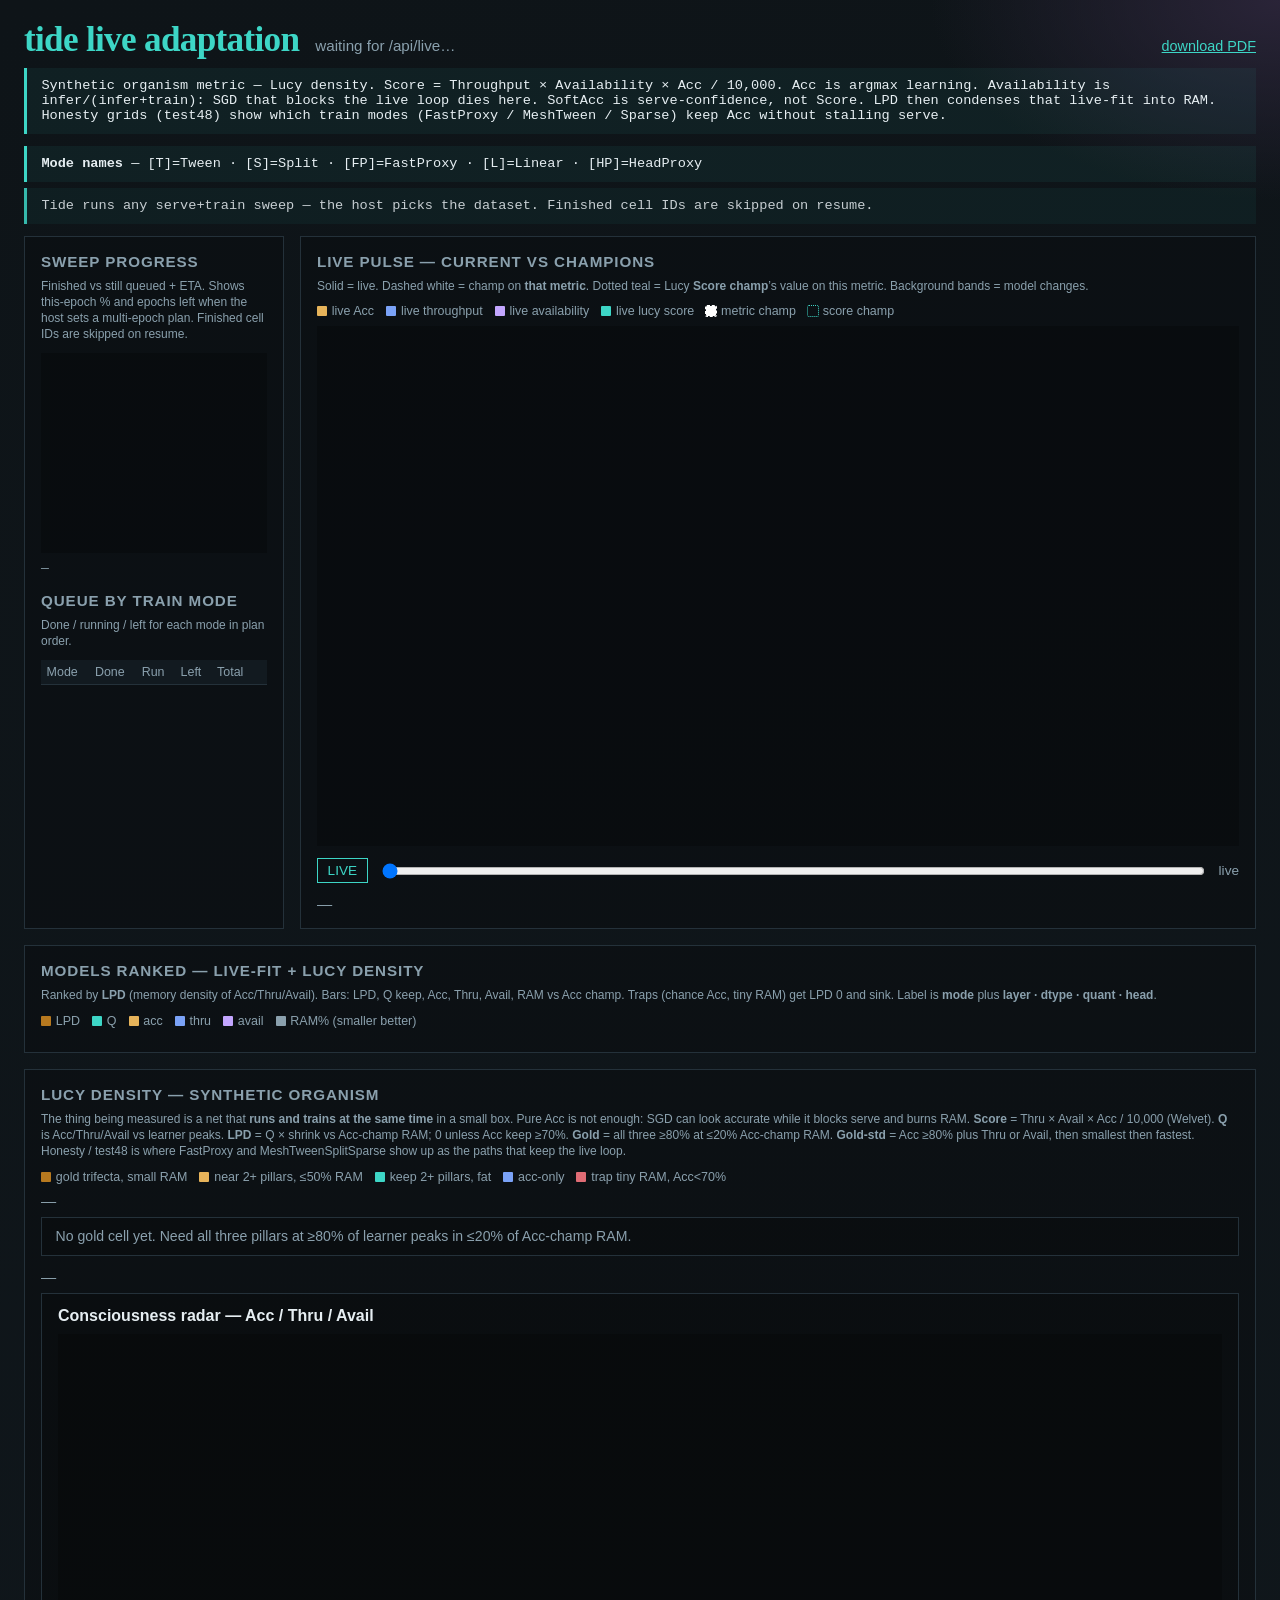
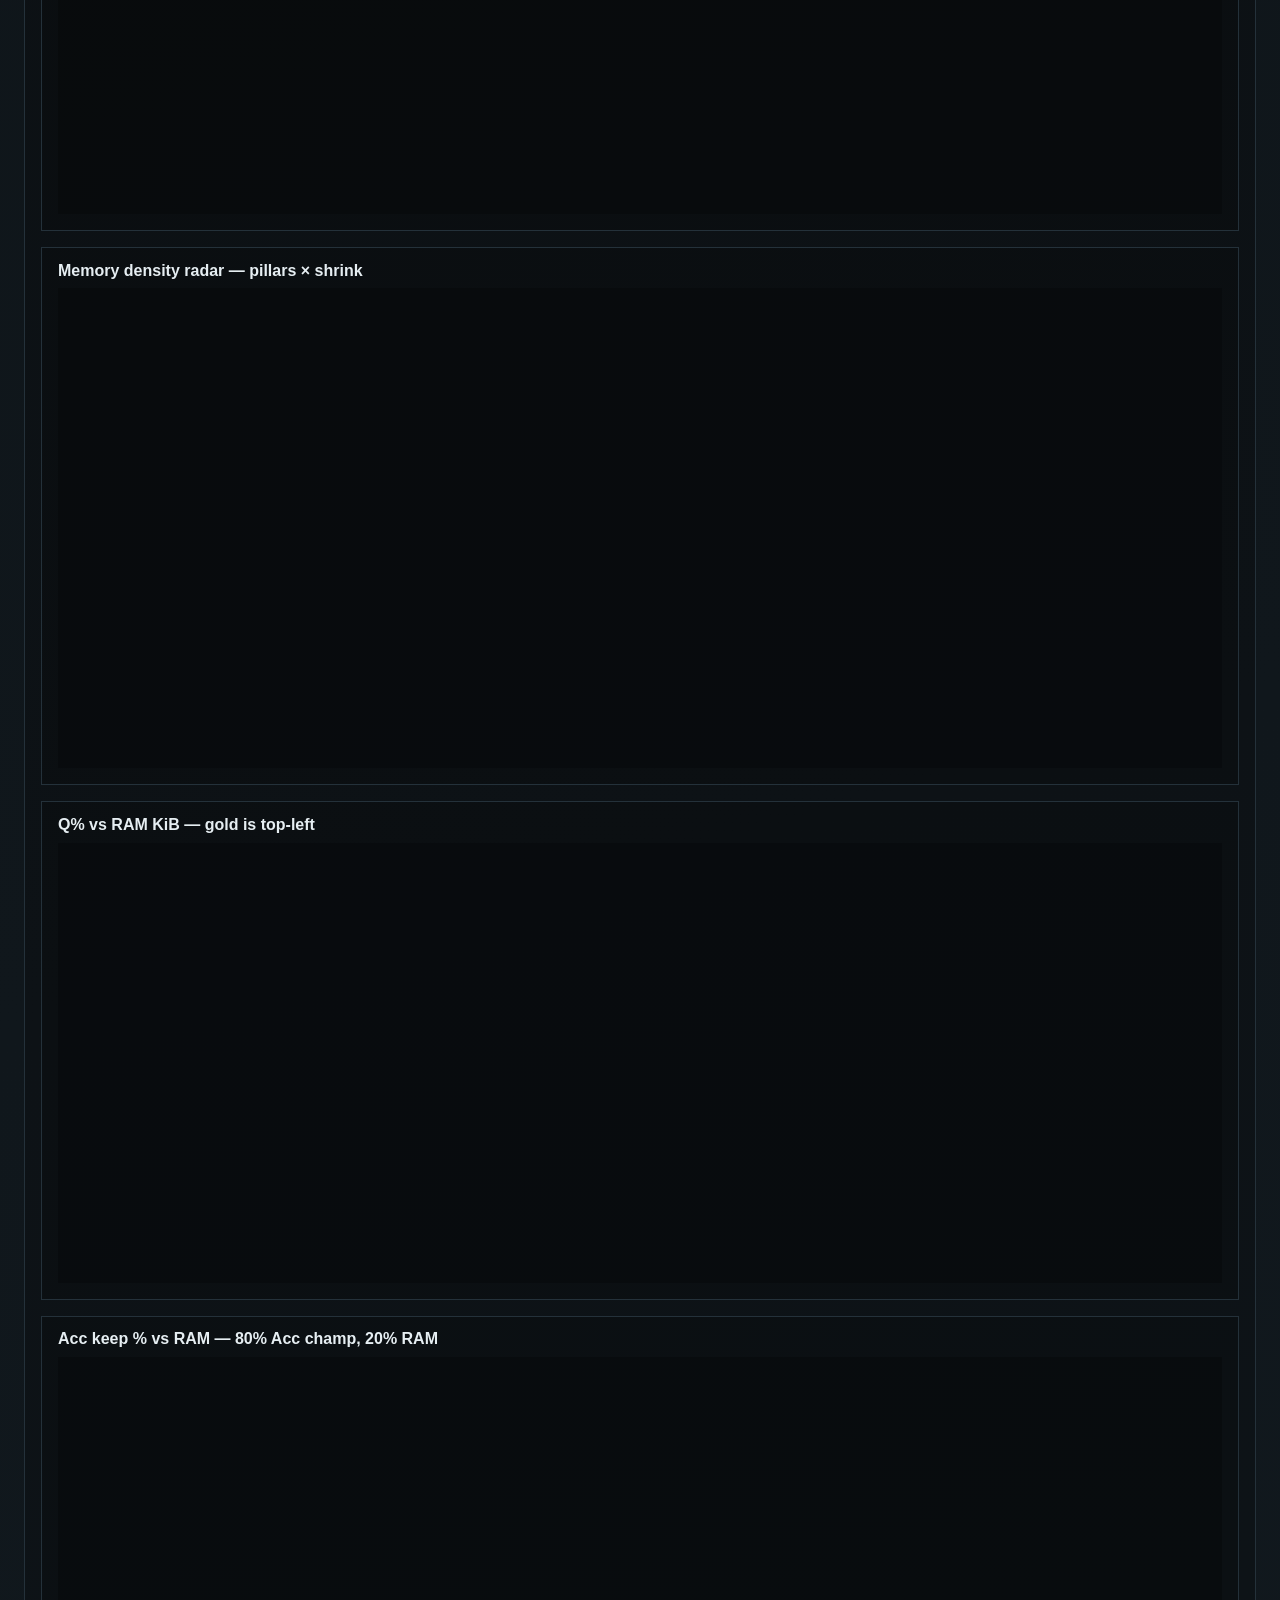
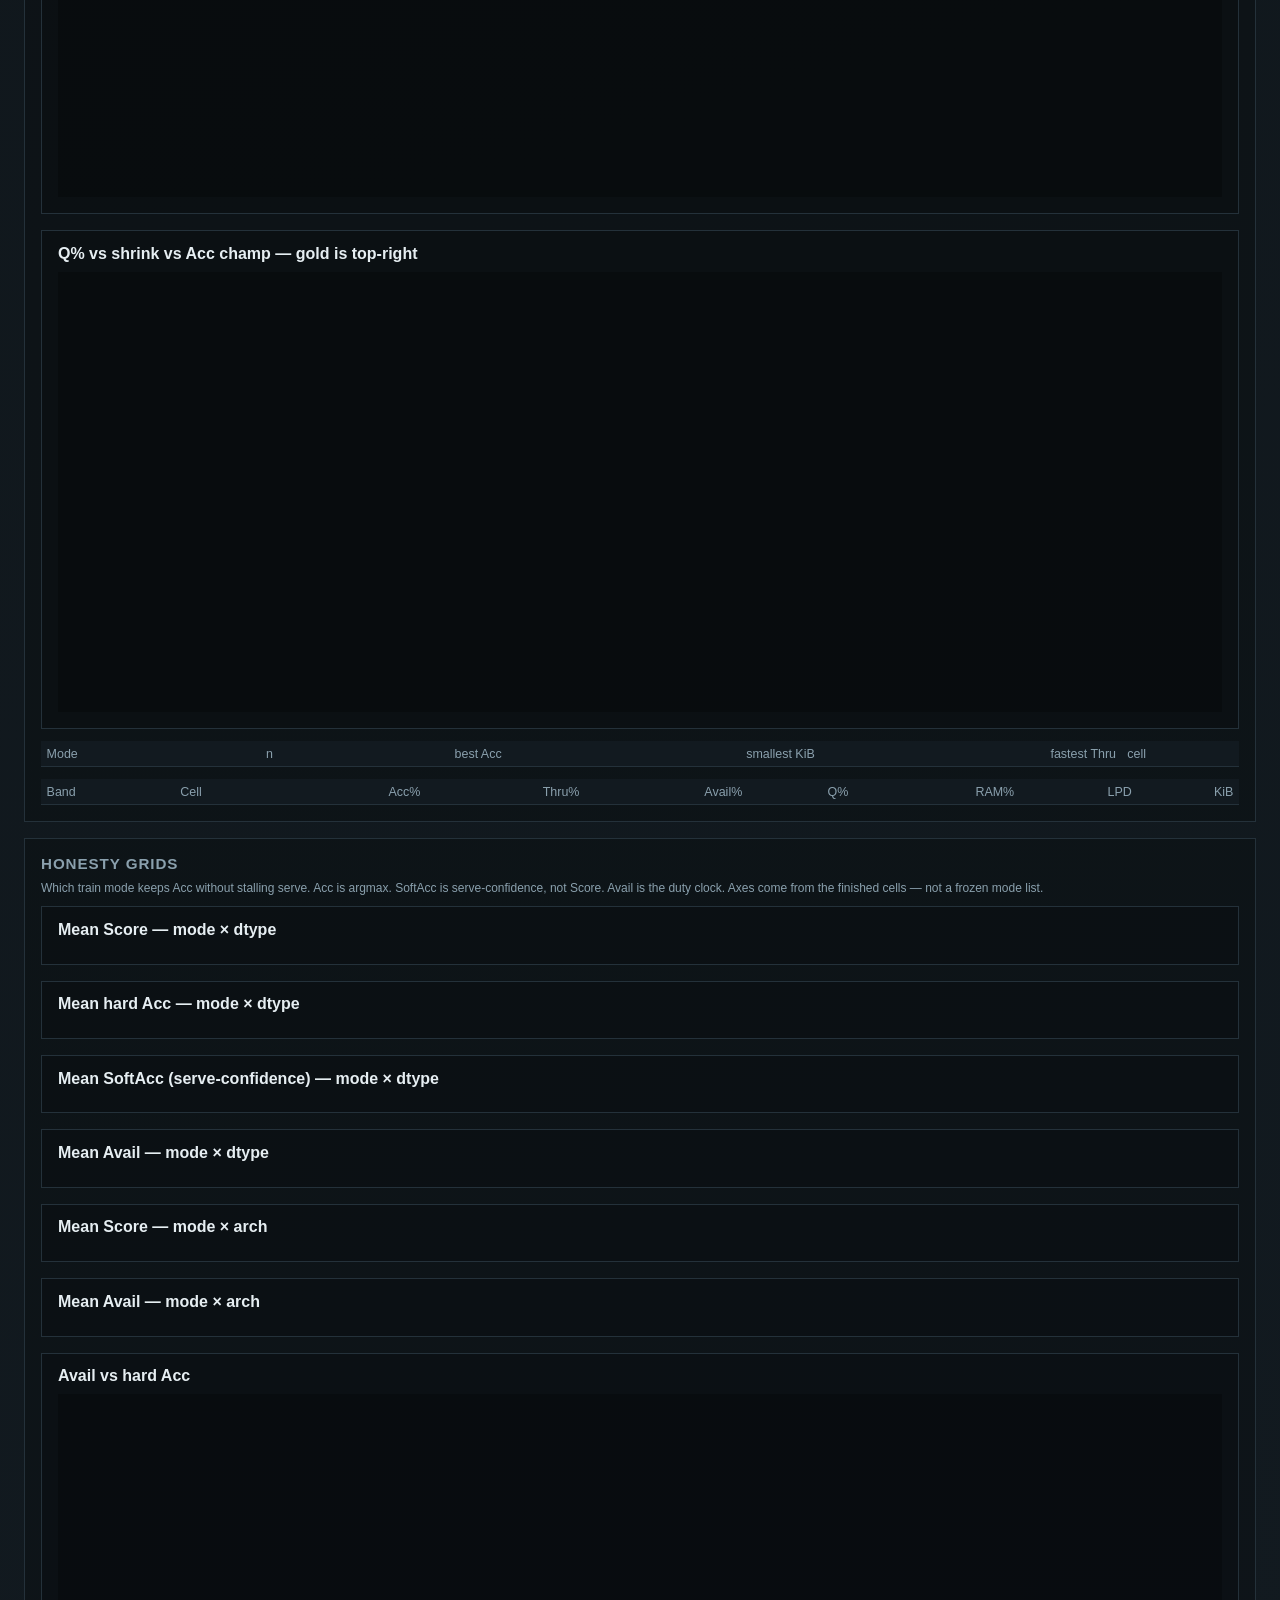
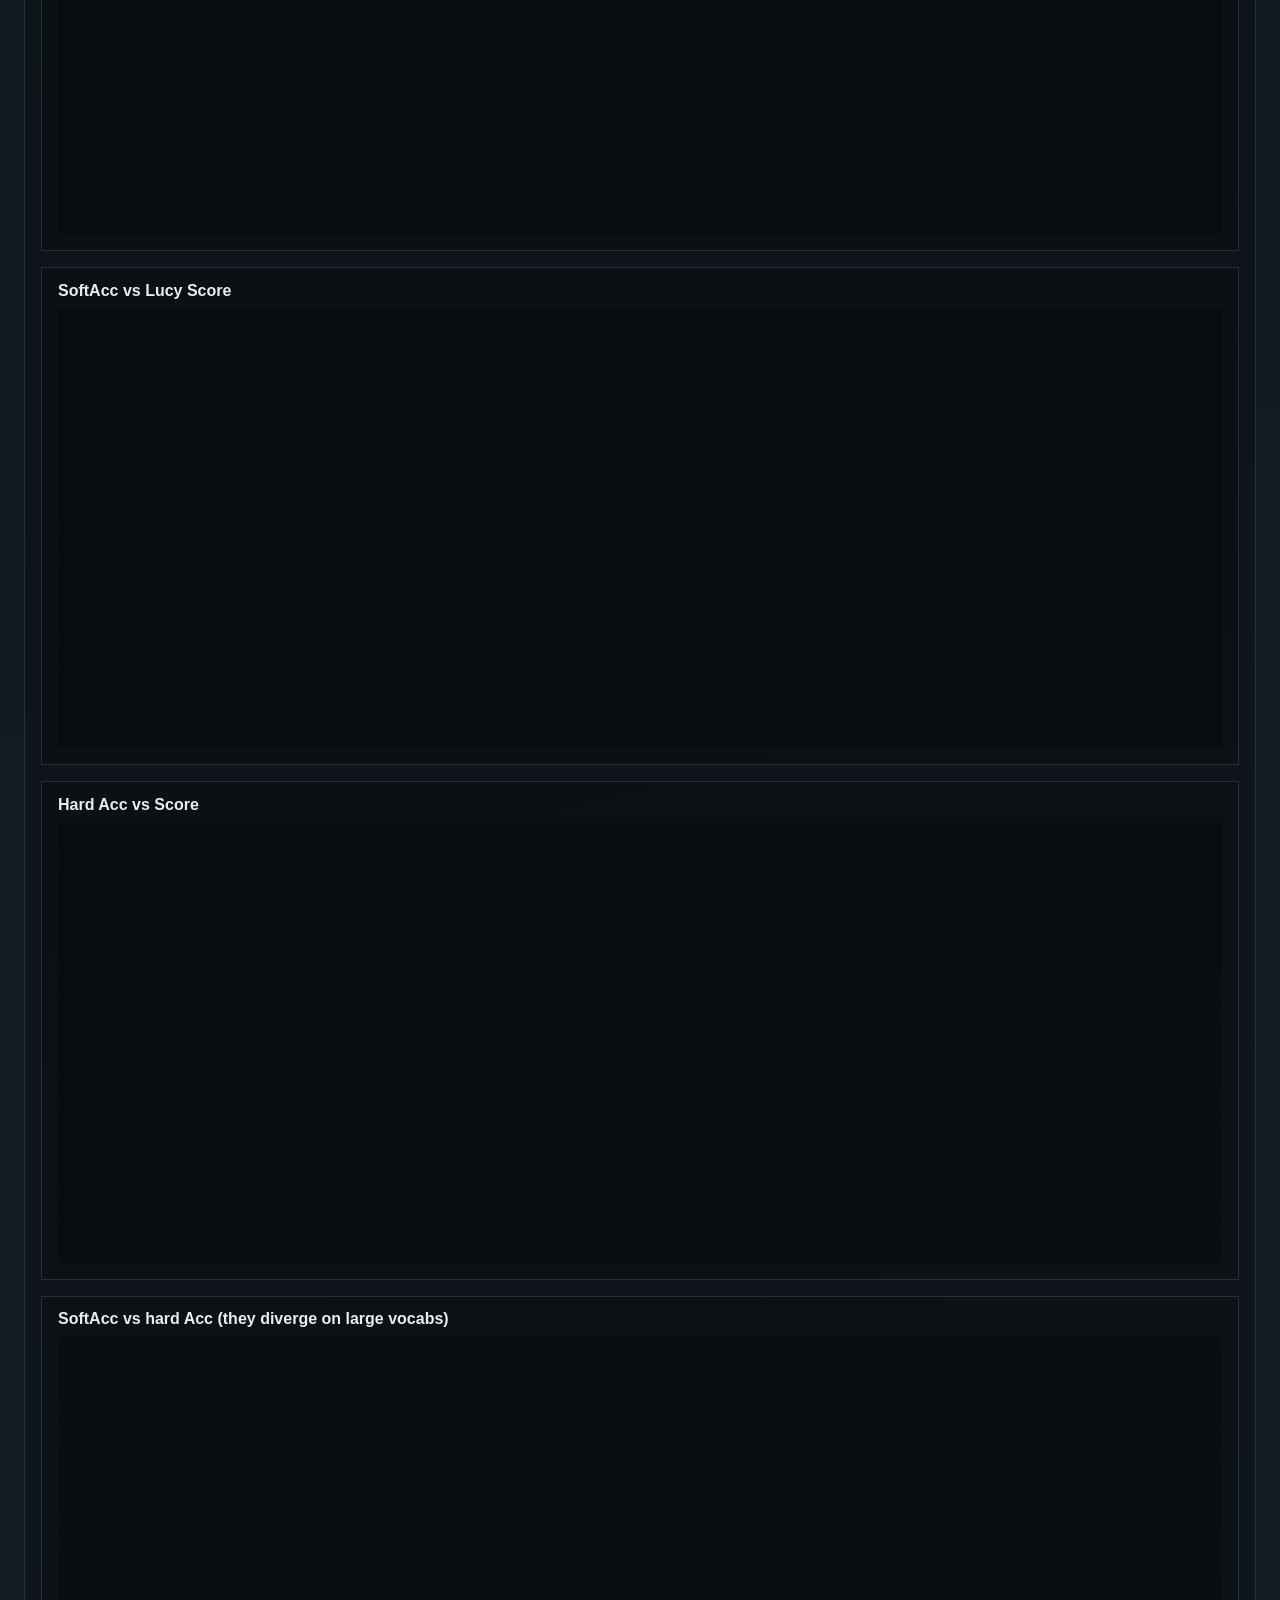
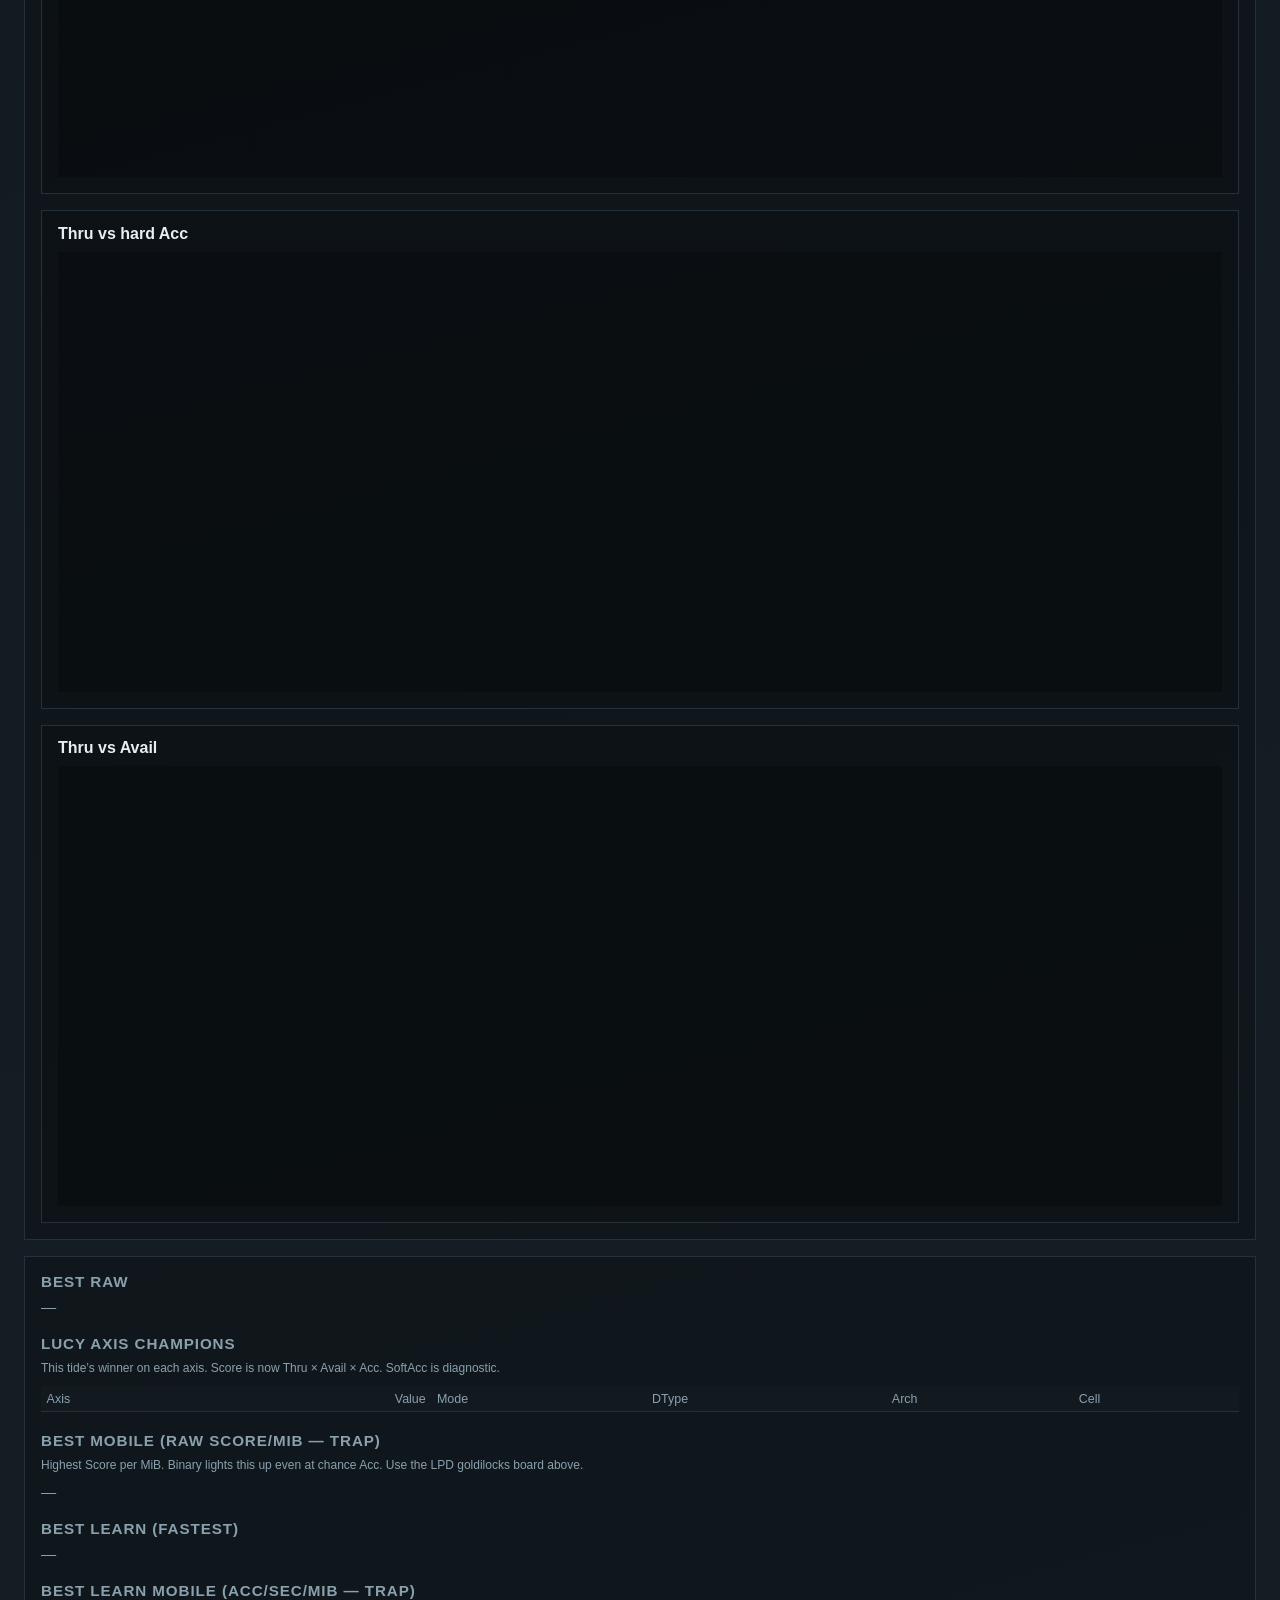
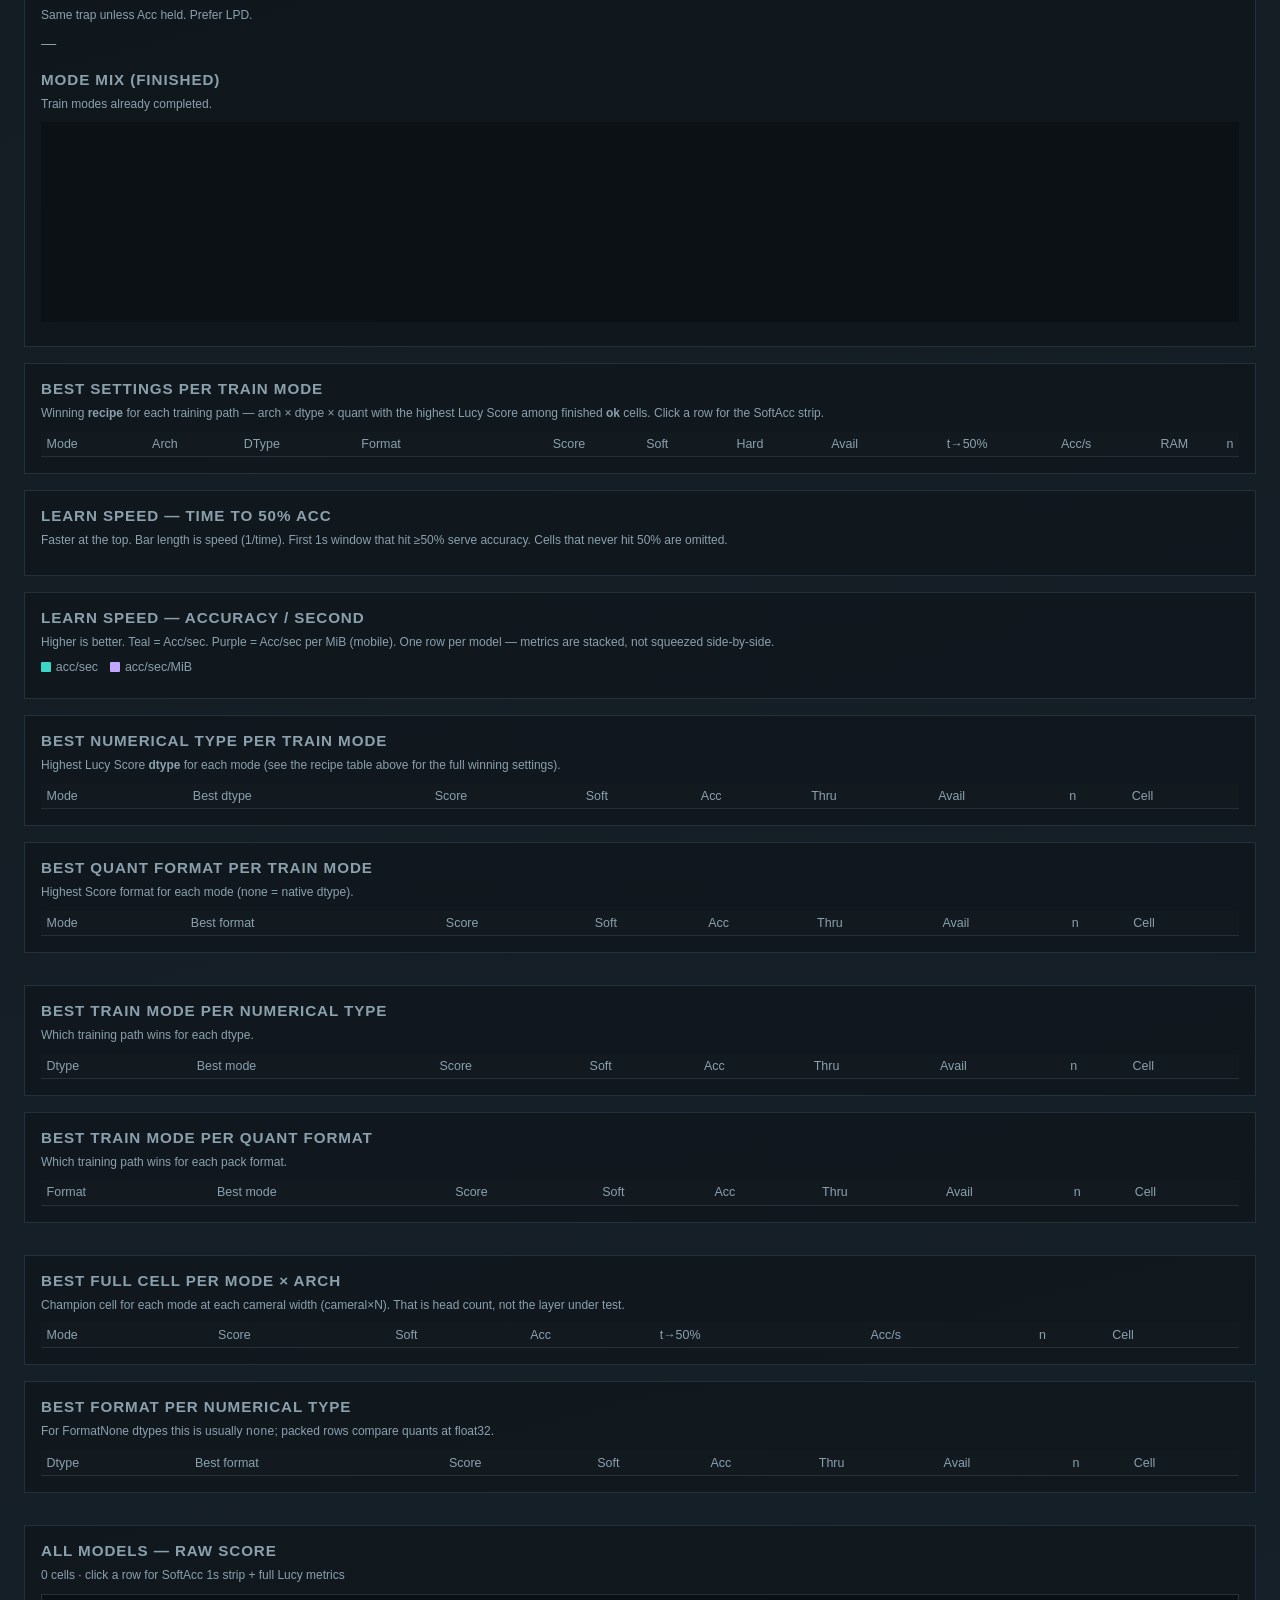
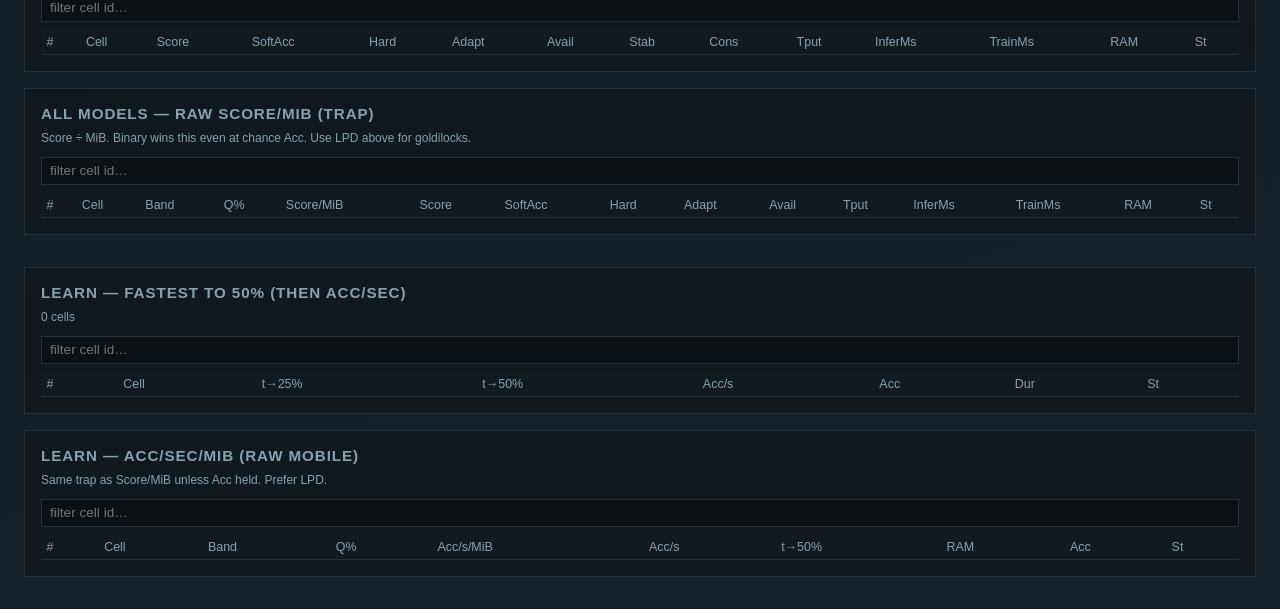
==== commit 3b57cf76: "added % n epoch etc" ====
--- a/dash/index.html
+++ b/dash/index.html
@@ -329,7 +329,7 @@
 <div class="top-row">
   <section>
     <h2>Sweep progress</h2>
-    <p class="hint">Finished vs still queued + ETA. New Welvet modes (Split / FastProxy / Sparse / Mesh*…) run after the original Lucy six. Finished cell IDs are skipped on resume.</p>
+    <p class="hint">Finished vs still queued + ETA. Shows this-epoch % and epochs left when the host sets a multi-epoch plan. Finished cell IDs are skipped on resume.</p>
     <canvas id="pieChart" width="240" height="180"></canvas>
     <div class="pie-aside" id="pieAside">—</div>
     <h2 style="margin-top:1rem">Queue by train mode</h2>
@@ -963,12 +963,28 @@
     { value: left, color: '#3a4a55' },
   ].filter(s => s.value > 0);
   const pct = total > 0 ? (100*Math.min(done,total)/total).toFixed(1) + '%' : '—';
-  drawDonut(pieCtx, pieCanvas, slices, [pct + ' done', fmtDur(etaSec) + ' ETA']);
+  const ep = lastLive.epoch || 1;
+  const epMax = lastLive.epoch_max || 0;
+  const epLeft = lastLive.epochs_left != null ? lastLive.epochs_left
+    : (epMax > 0 ? Math.max(0, epMax - ep + 1) : 0);
+  const overall = lastLive.epoch_overall_pct != null
+    ? Number(lastLive.epoch_overall_pct).toFixed(0) + '%'
+    : null;
+  const epLabel = epMax > 0
+    ? `epoch ${ep}/${epMax}`
+    : `epoch ${ep}`;
+  const centerLines = epMax > 0
+    ? [pct + ' this ep', (overall || '—') + ' overall']
+    : [pct + ' done', fmtDur(etaSec) + ' ETA'];
+  drawDonut(pieCtx, pieCanvas, slices, centerLines);
   const rec = lastLive.recorded || 0;
   document.getElementById('pieAside').innerHTML =
     `<div><span class="swatch" style="background:#3dd6c6"></span>done <b>${done}</b></div>` +
     `<div><span class="swatch" style="background:#e6b35a"></span>running <b>${running}</b></div>` +
-    `<div><span class="swatch" style="background:#3a4a55"></span>left <b>${left}</b> / ${total}  (epoch ${lastLive.epoch||1})</div>` +
+    `<div><span class="swatch" style="background:#3a4a55"></span>left <b>${left}</b> / ${total}  (${epLabel})</div>` +
+    (epMax > 0
+      ? `<div>epochs left <b>${epLeft}</b> · overall <b>${overall || '—'}</b></div>`
+      : '') +
     (fail ? `<div><span class="swatch" style="background:#e06c75"></span>fail <b>${fail}</b></div>` : '') +
     (rec > total ? `<div>recorded ${rec} across epochs</div>` : '') +
     `<div class="eta">ETA ~ ${fmtDur(etaSec)}</div>`;
@@ -2162,21 +2178,29 @@
     const doneN = (j.completed || []).filter(r => r.status === 'ok' || r.status === 'gap').length;
     const totalN = j.cell_total || 0;
     const epochN = j.epoch || 1;
+    const epochMax = j.epoch_max || 0;
+    const epochsLeft = j.epochs_left != null ? j.epochs_left
+      : (epochMax > 0 ? Math.max(0, epochMax - epochN + 1) : 0);
+    const epochLabel = epochMax > 0 ? `epoch ${epochN}/${epochMax}` : `epoch ${epochN}`;
     const canResume = doneN > 0;
     const startBtnLive = document.getElementById('startBtn');
     const startTitle = document.getElementById('startTitle');
     const startSub = document.getElementById('startSub');
     if (awaiting && startBtnLive && !startBtnLive.disabled) {
       startBtnLive.textContent = canResume
-        ? `Resume epoch ${epochN} — ${doneN}/${totalN} done`
+        ? `Resume ${epochLabel} — ${doneN}/${totalN} done`
         : 'Start training';
     }
     if (startTitle) startTitle.textContent = canResume ? 'Resume training' : 'Training paused';
     if (startSub) startSub.textContent = canResume
-      ? `Finished cells keep their epoch-${epochN} scores. Only new modes / arches / leftover IDs will run.`
+      ? `Finished cells keep their ${epochLabel} scores. Only new modes / arches / leftover IDs will run.` +
+        (epochMax > 0 ? ` ${epochsLeft} epoch(s) left for this LR.` : '')
       : 'Nothing trains until you press Start. Checkpoint is not written while paused.';
+    const overallPct = j.epoch_overall_pct != null ? Number(j.epoch_overall_pct).toFixed(0) + '%' : null;
     document.getElementById('status').textContent =
-      `${prettyCellId(j.message || '')} · phase ${j.phase || '—'} · hist ${j.history_len||0} · ${
+      `${prettyCellId(j.message || '')} · phase ${j.phase || '—'} · ${epochLabel}` +
+      (epochMax > 0 ? ` · ${epochsLeft} left · ${overallPct || '—'} overall` : '') +
+      ` · hist ${j.history_len||0} · ${
         awaiting ? 'PAUSED' : (j.running ? 'RUNNING' : 'idle')
       }`;
 
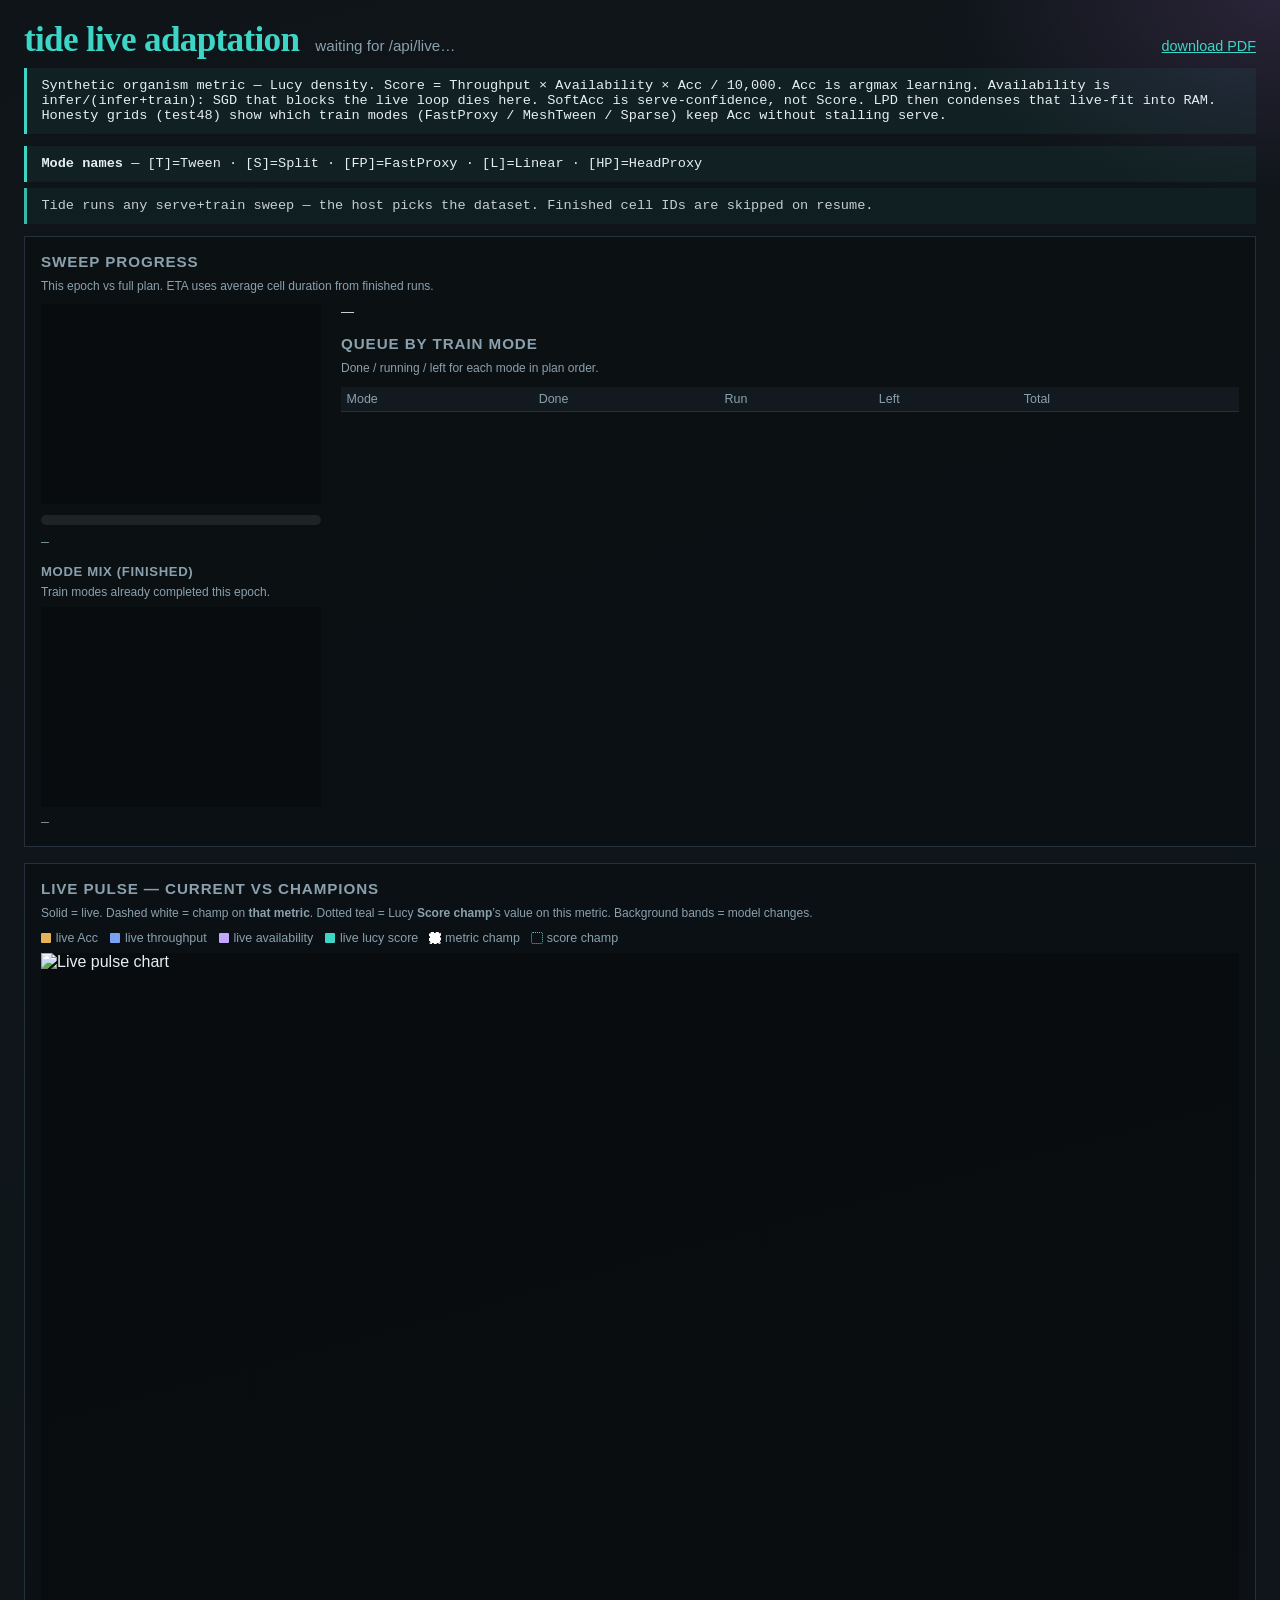
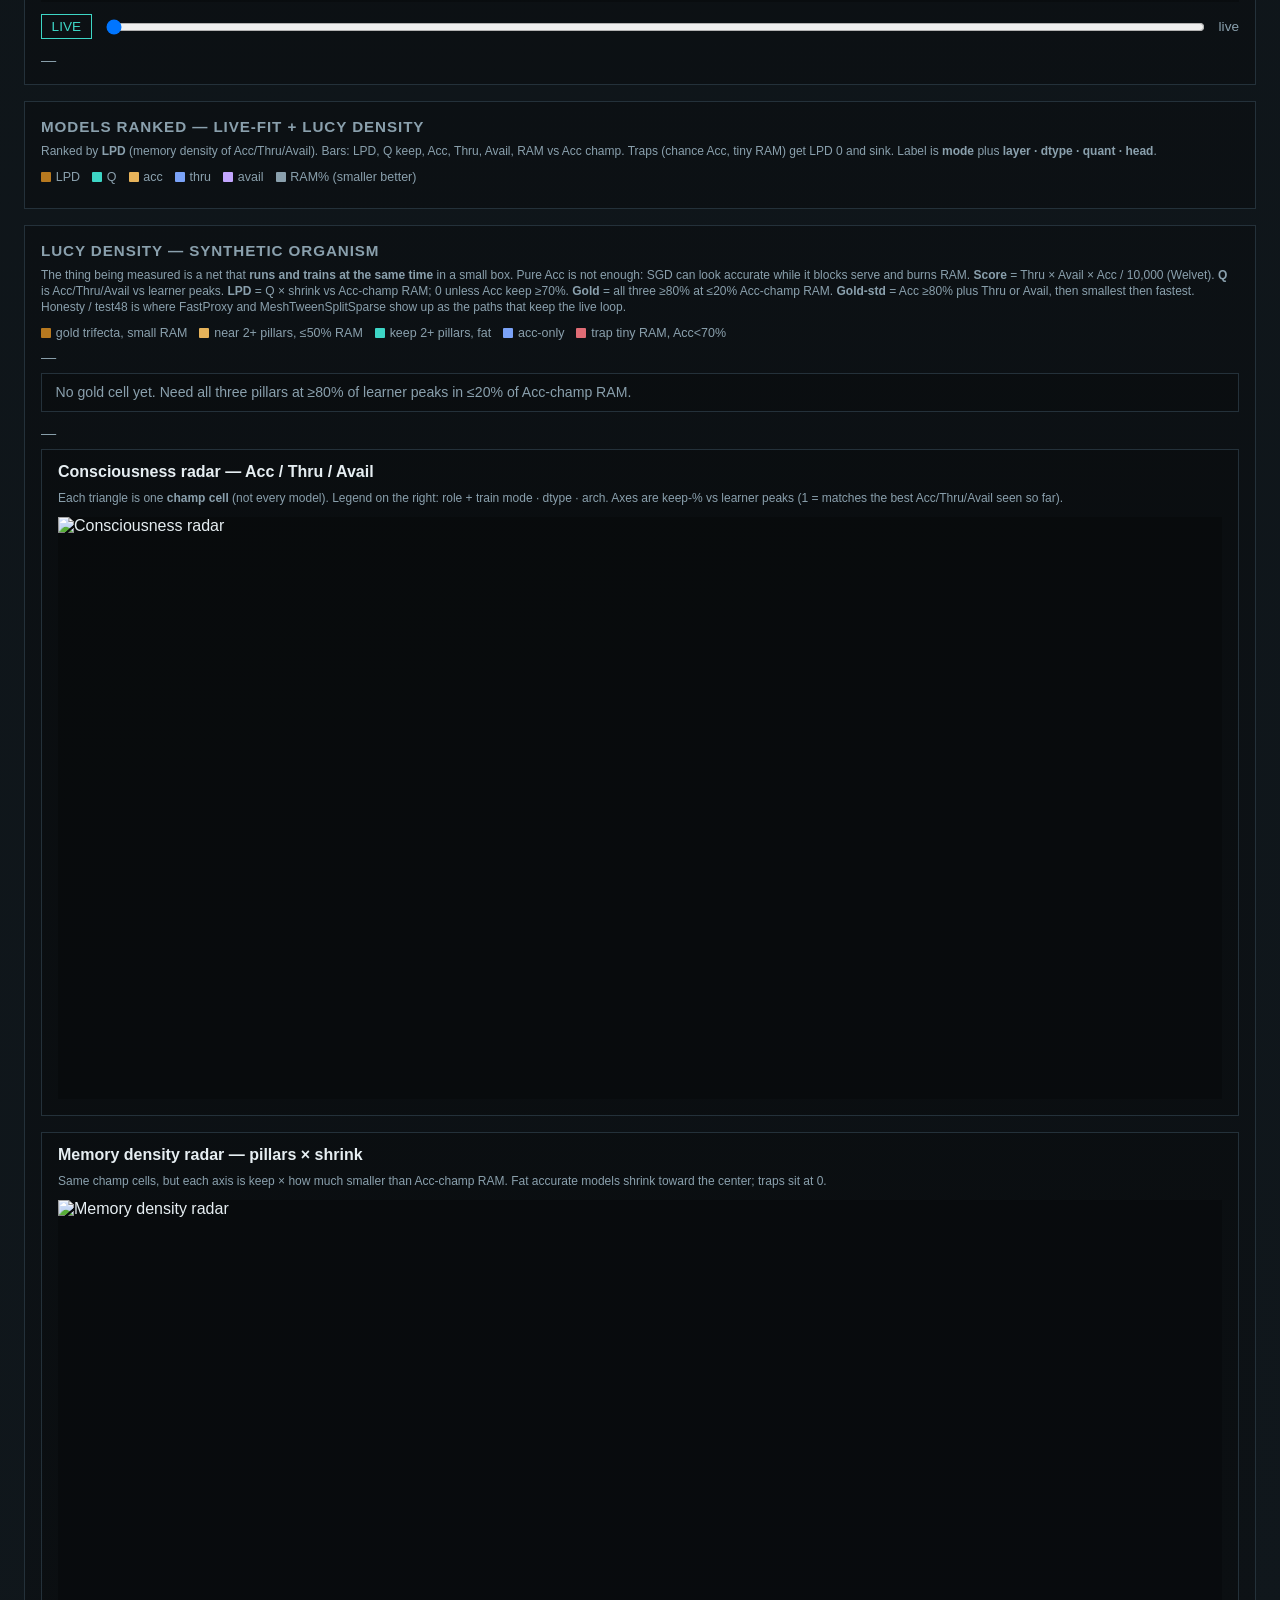
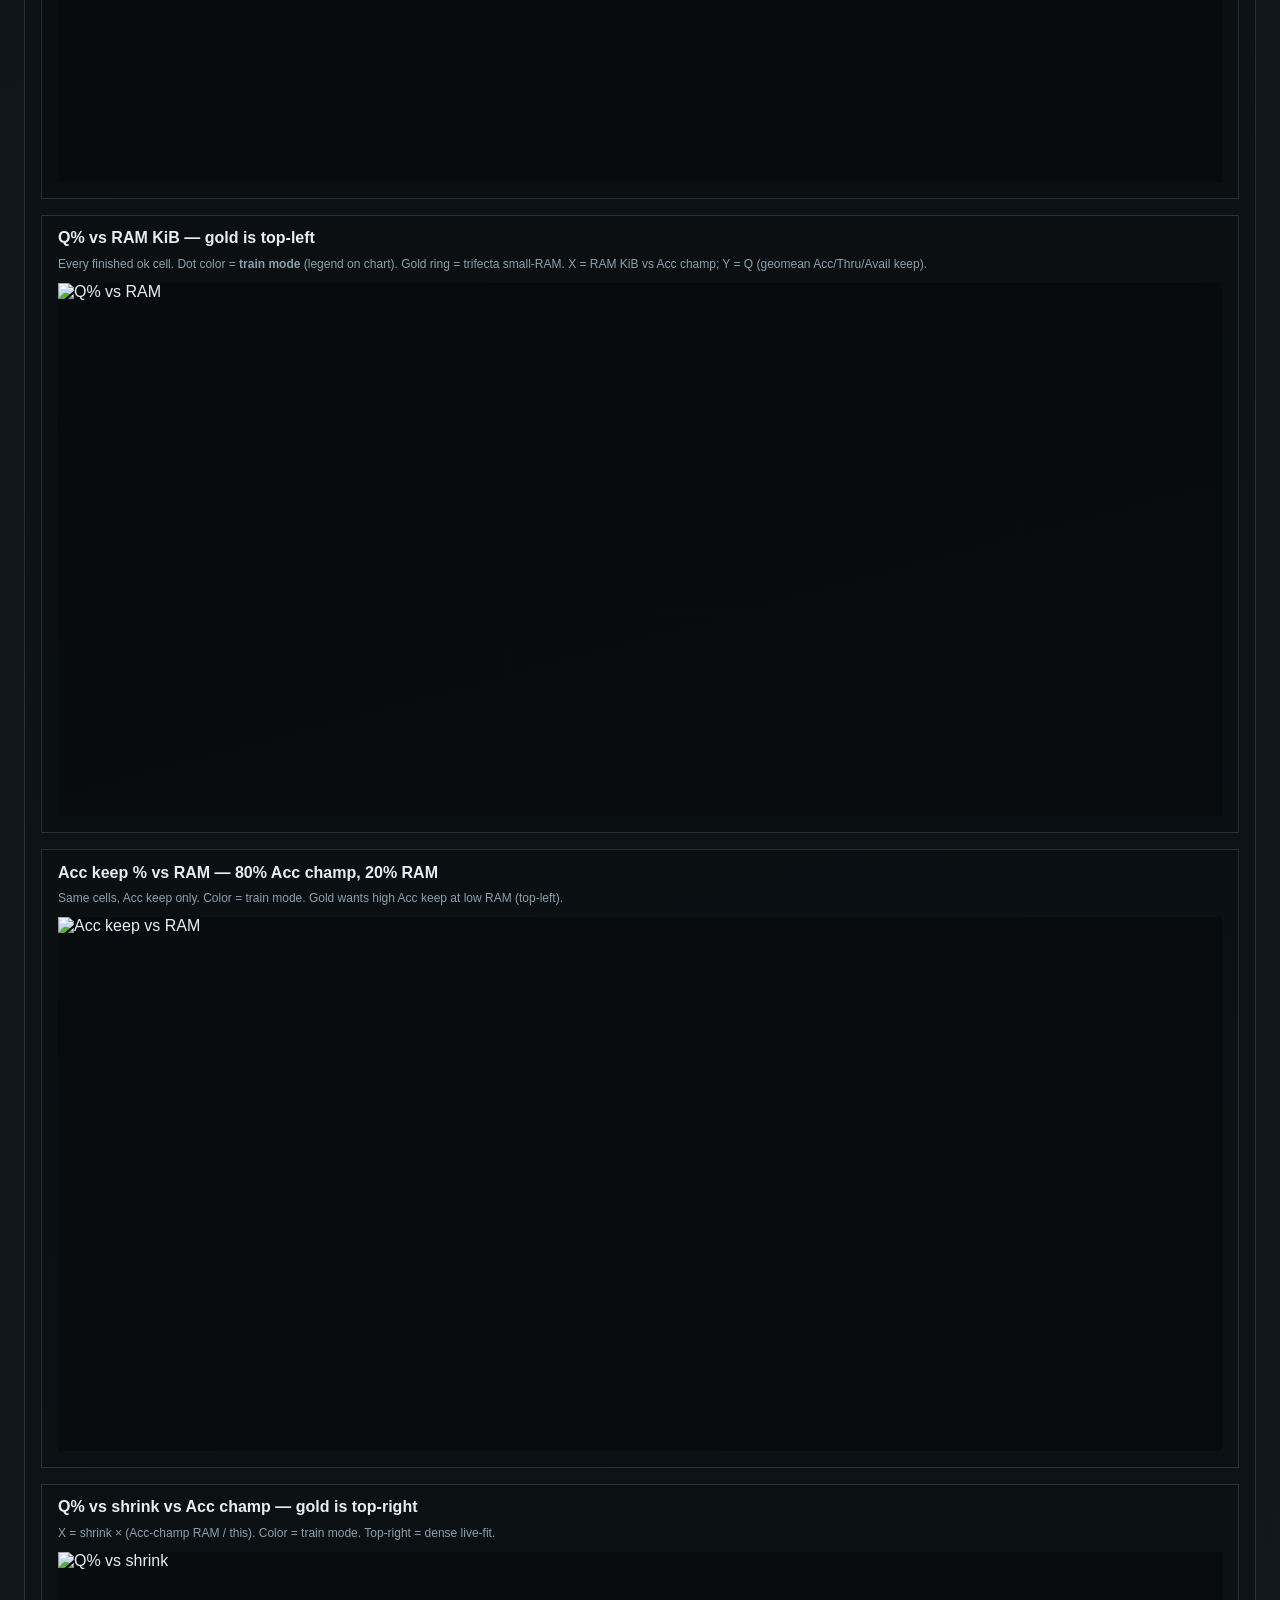
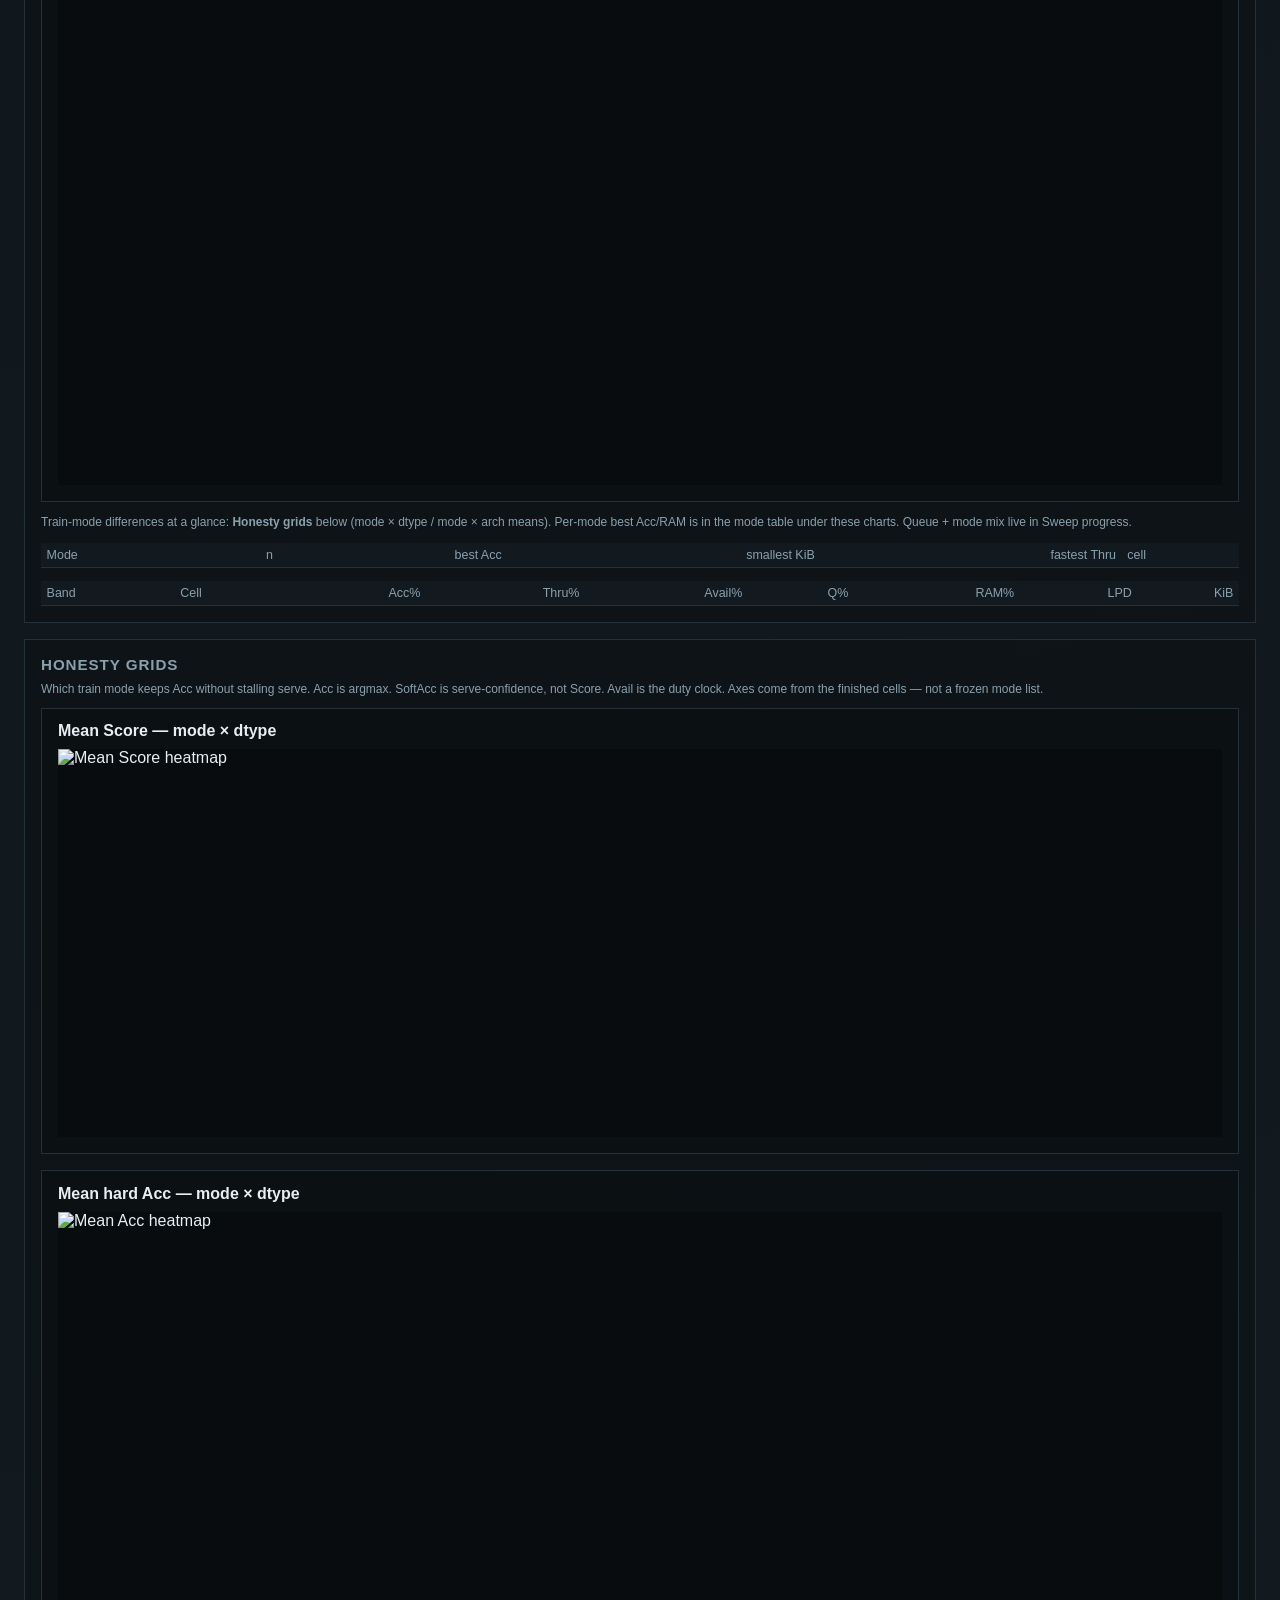
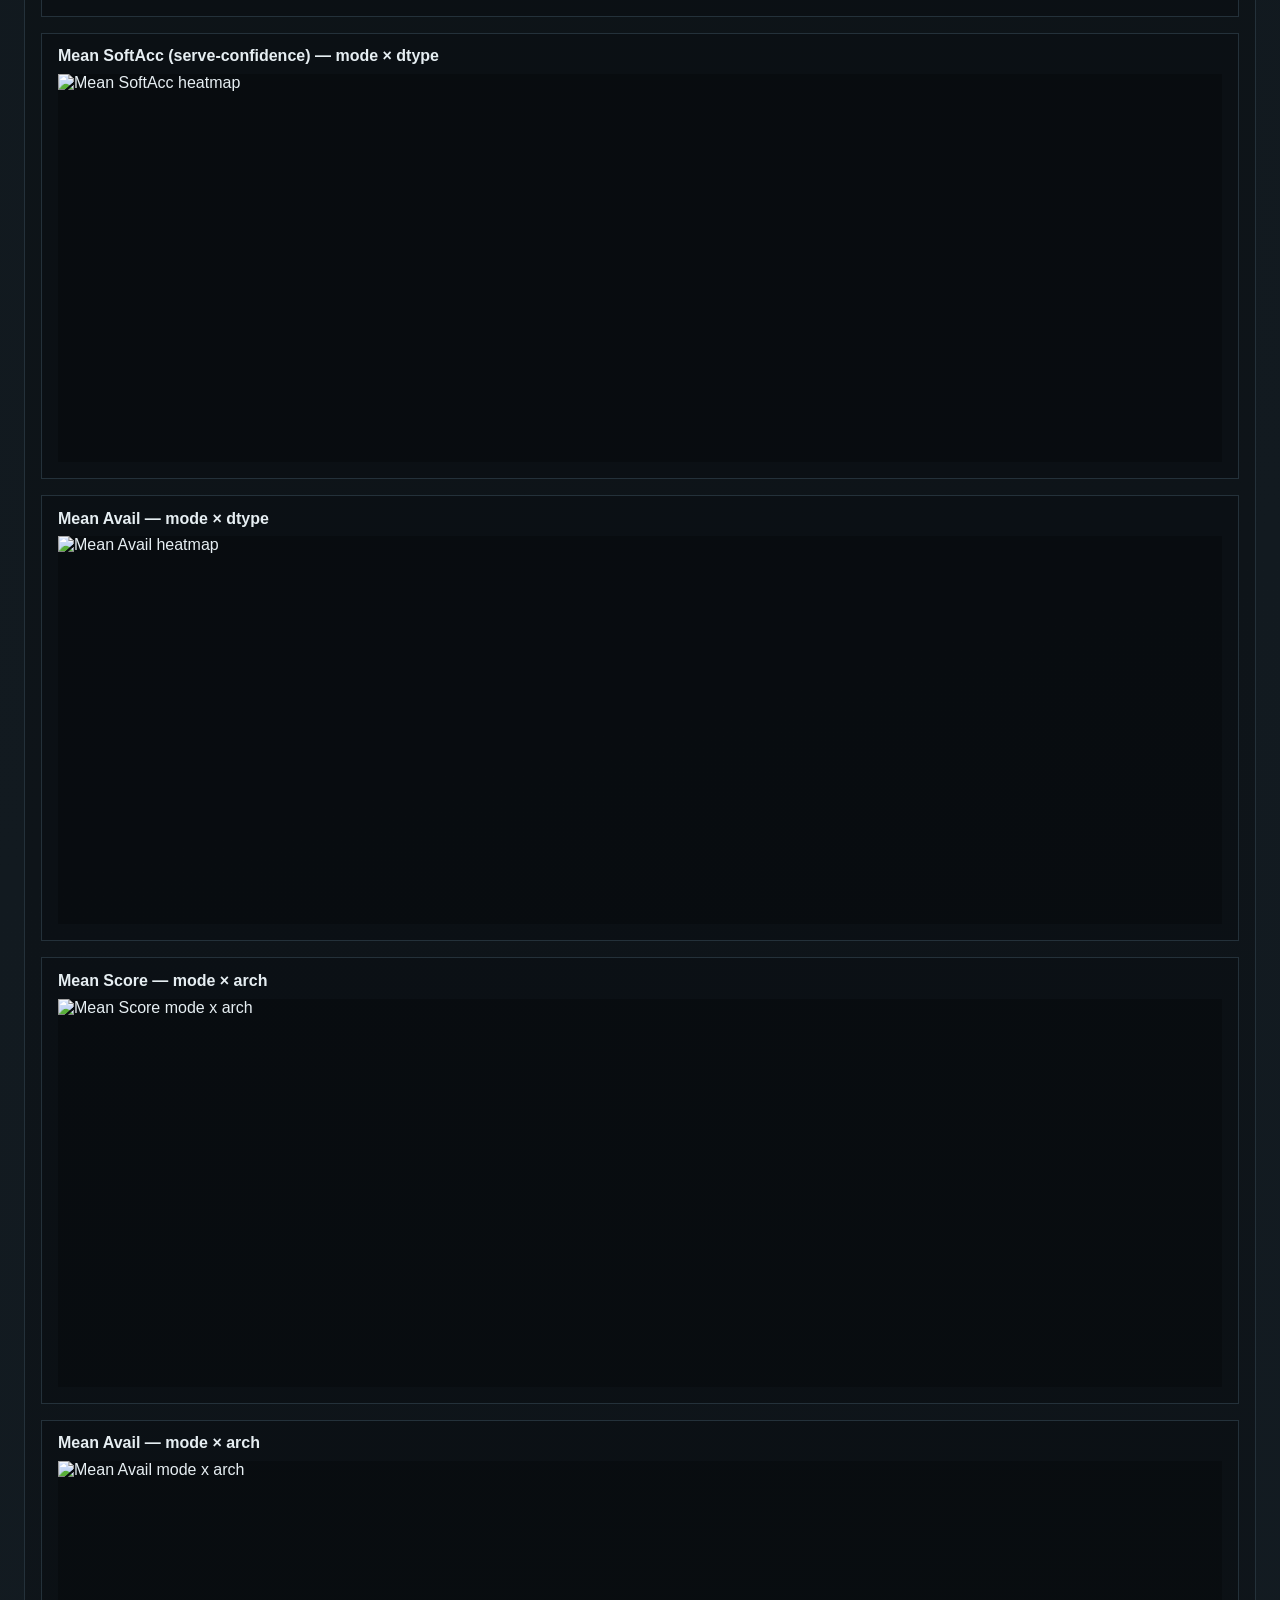
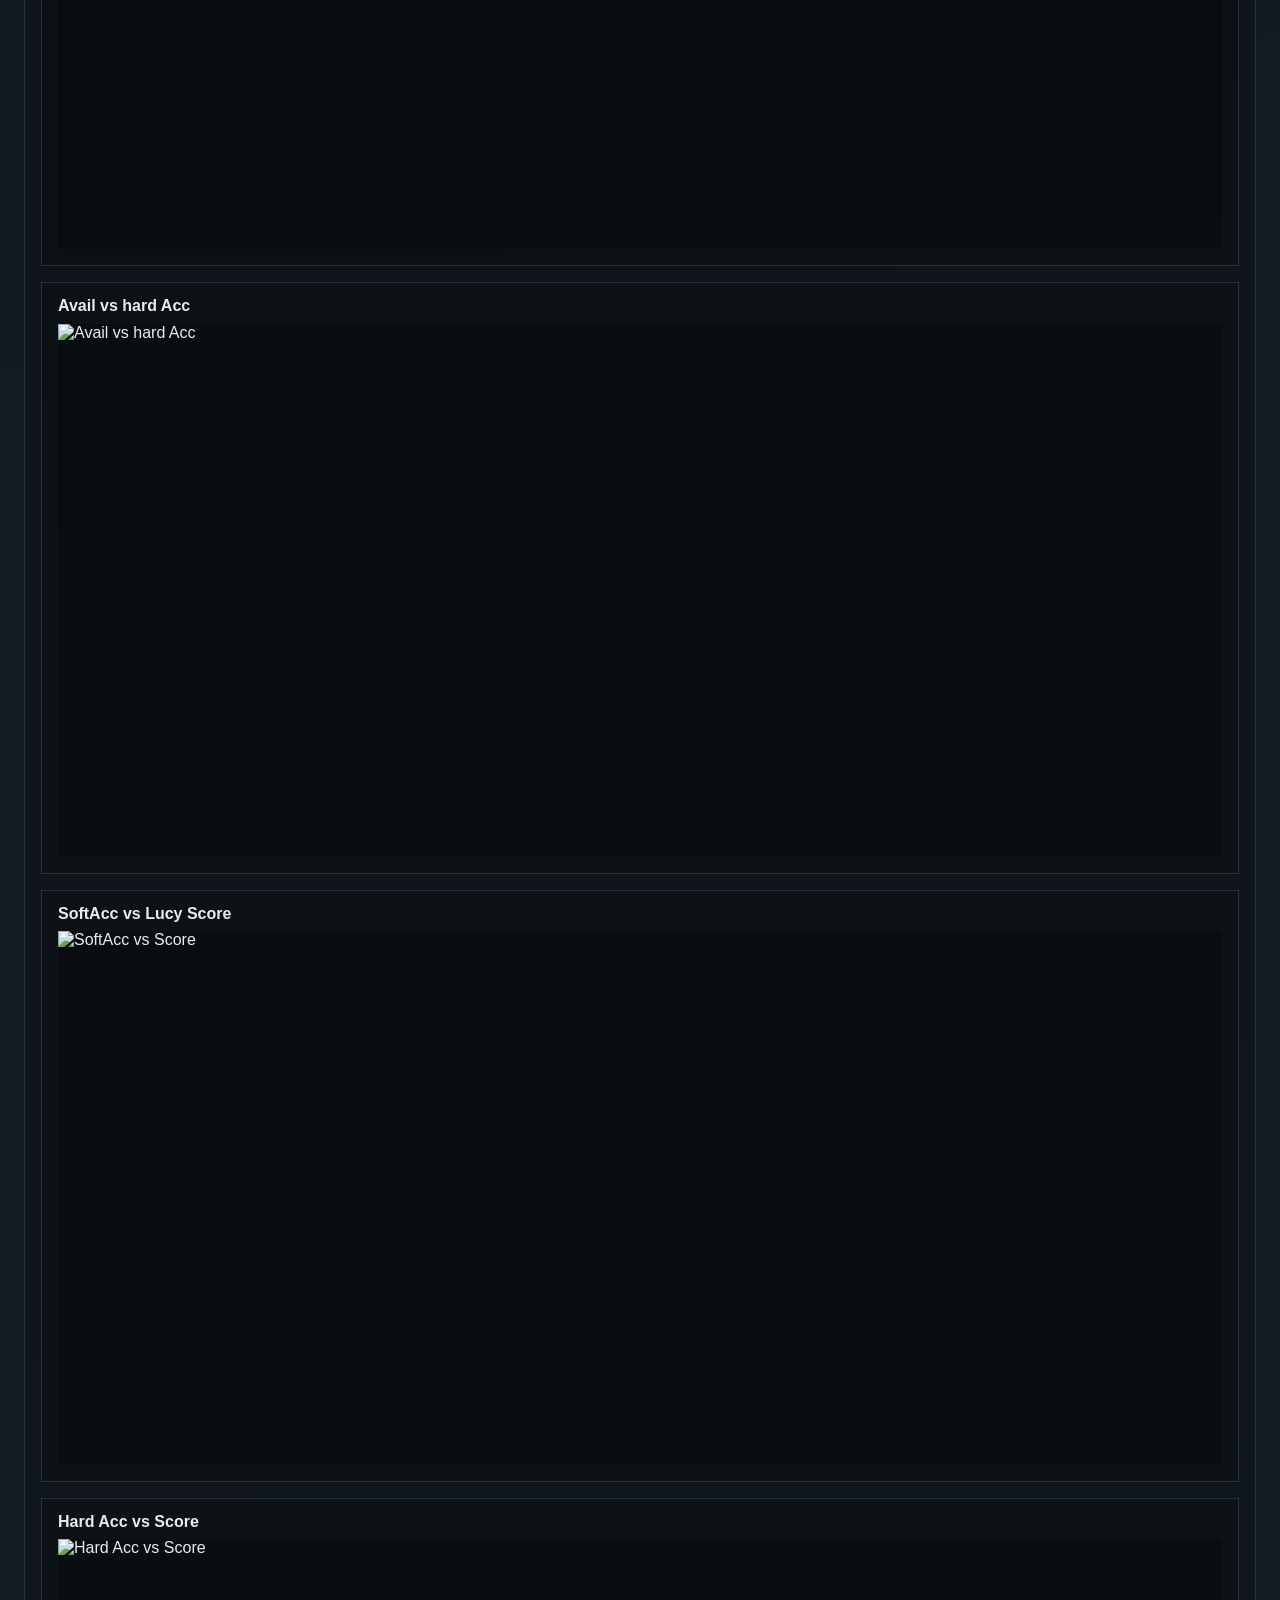
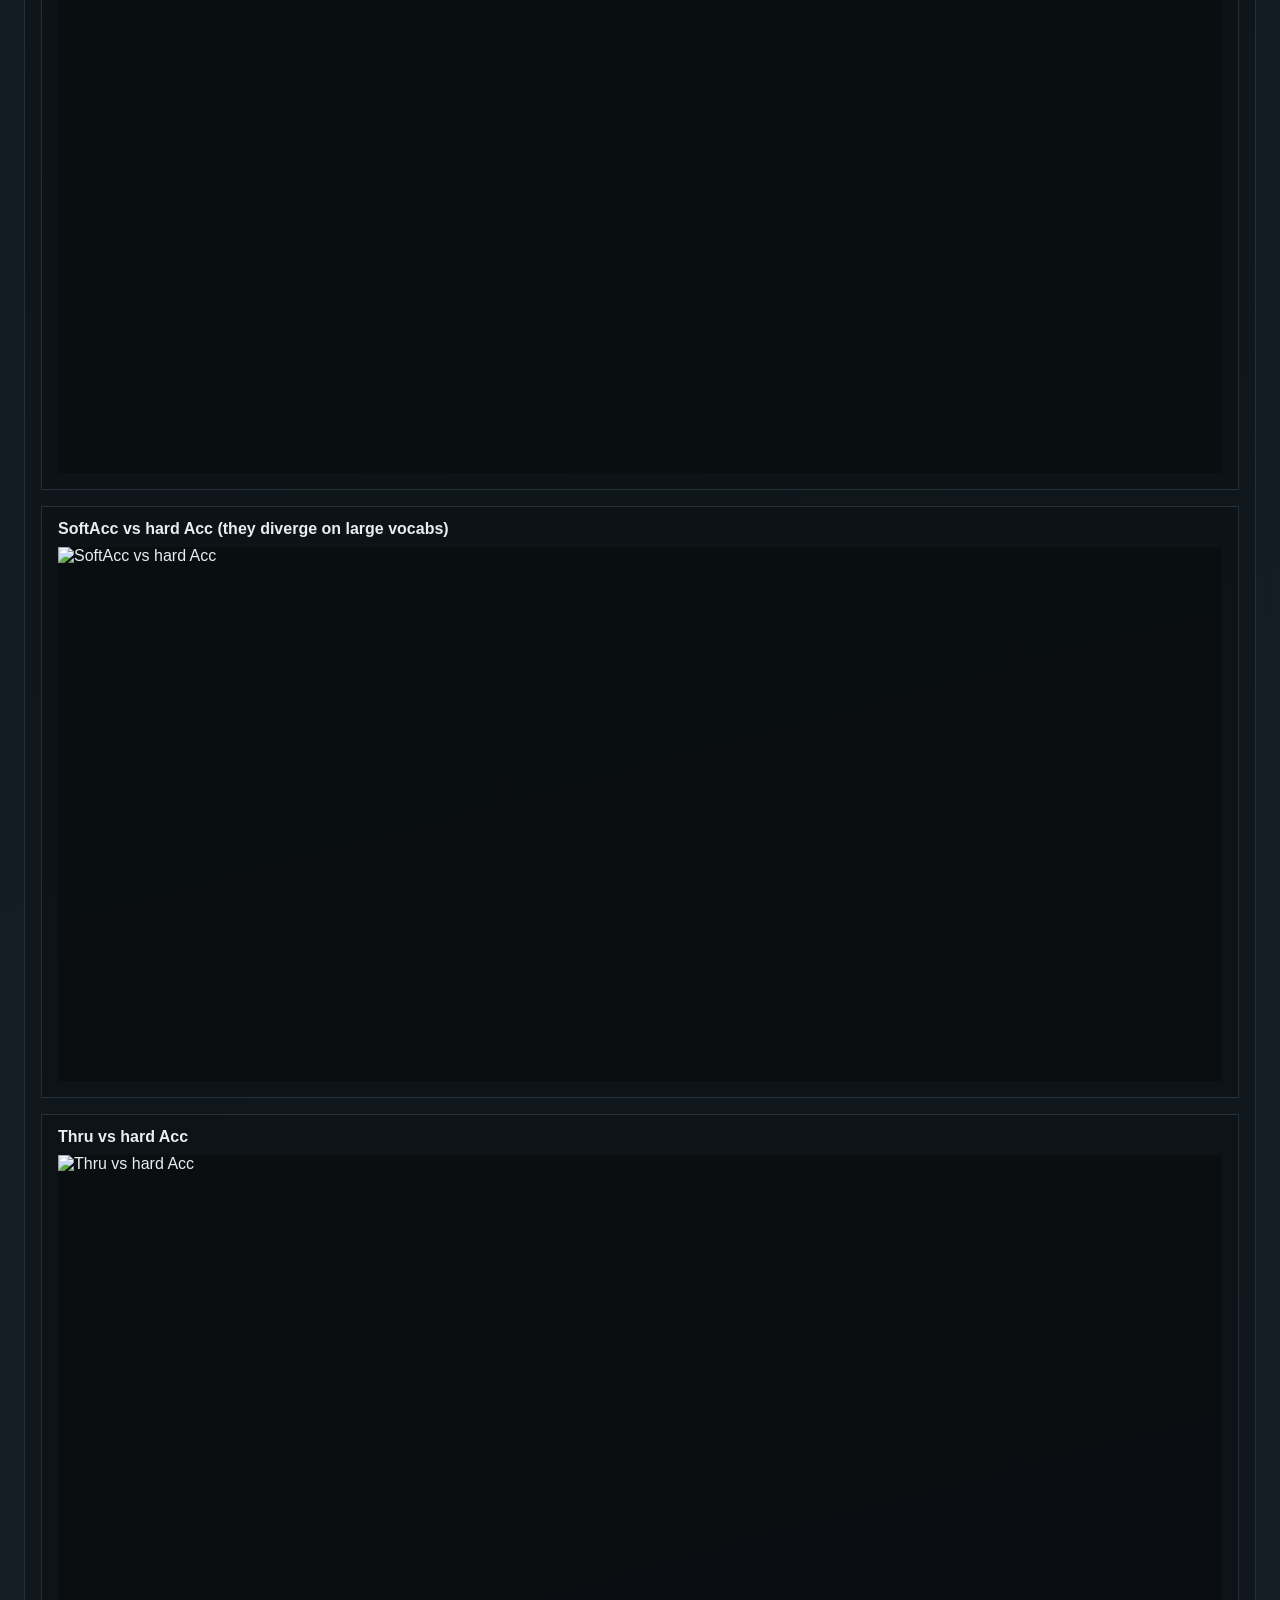
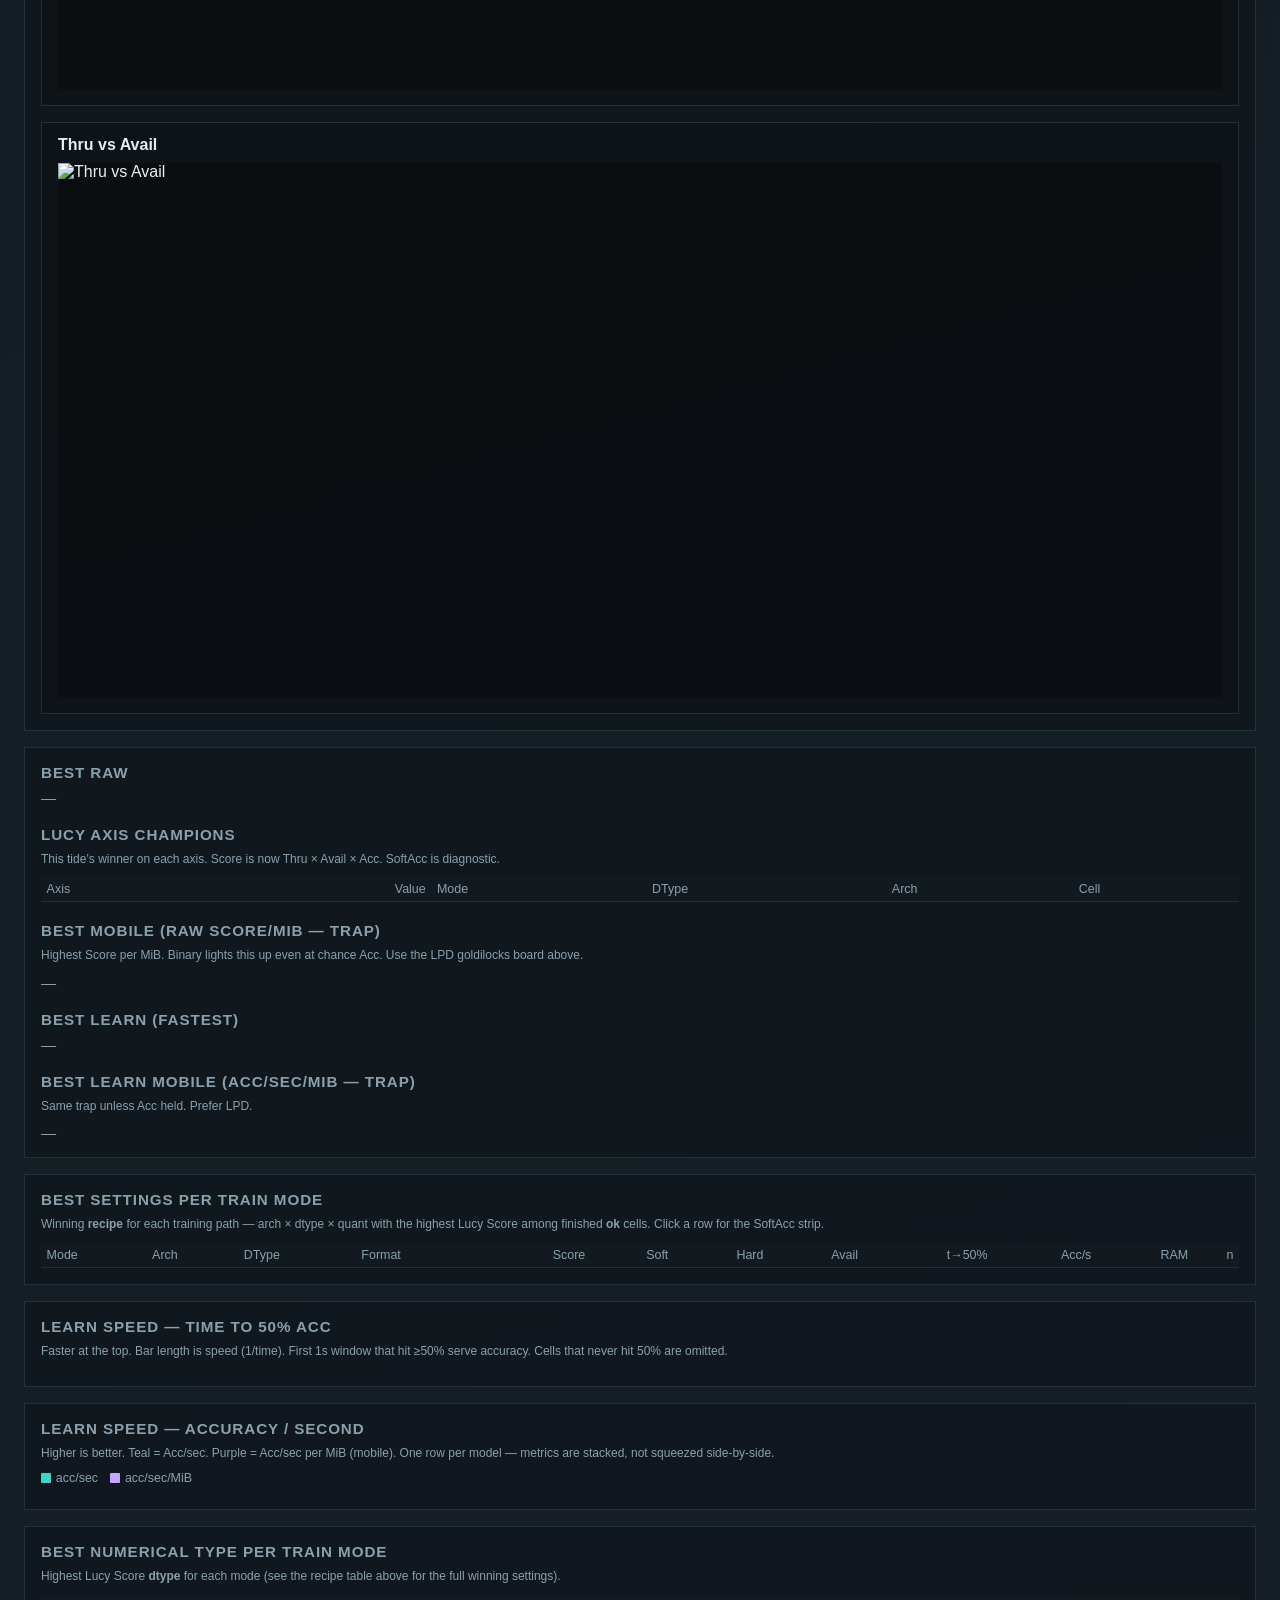
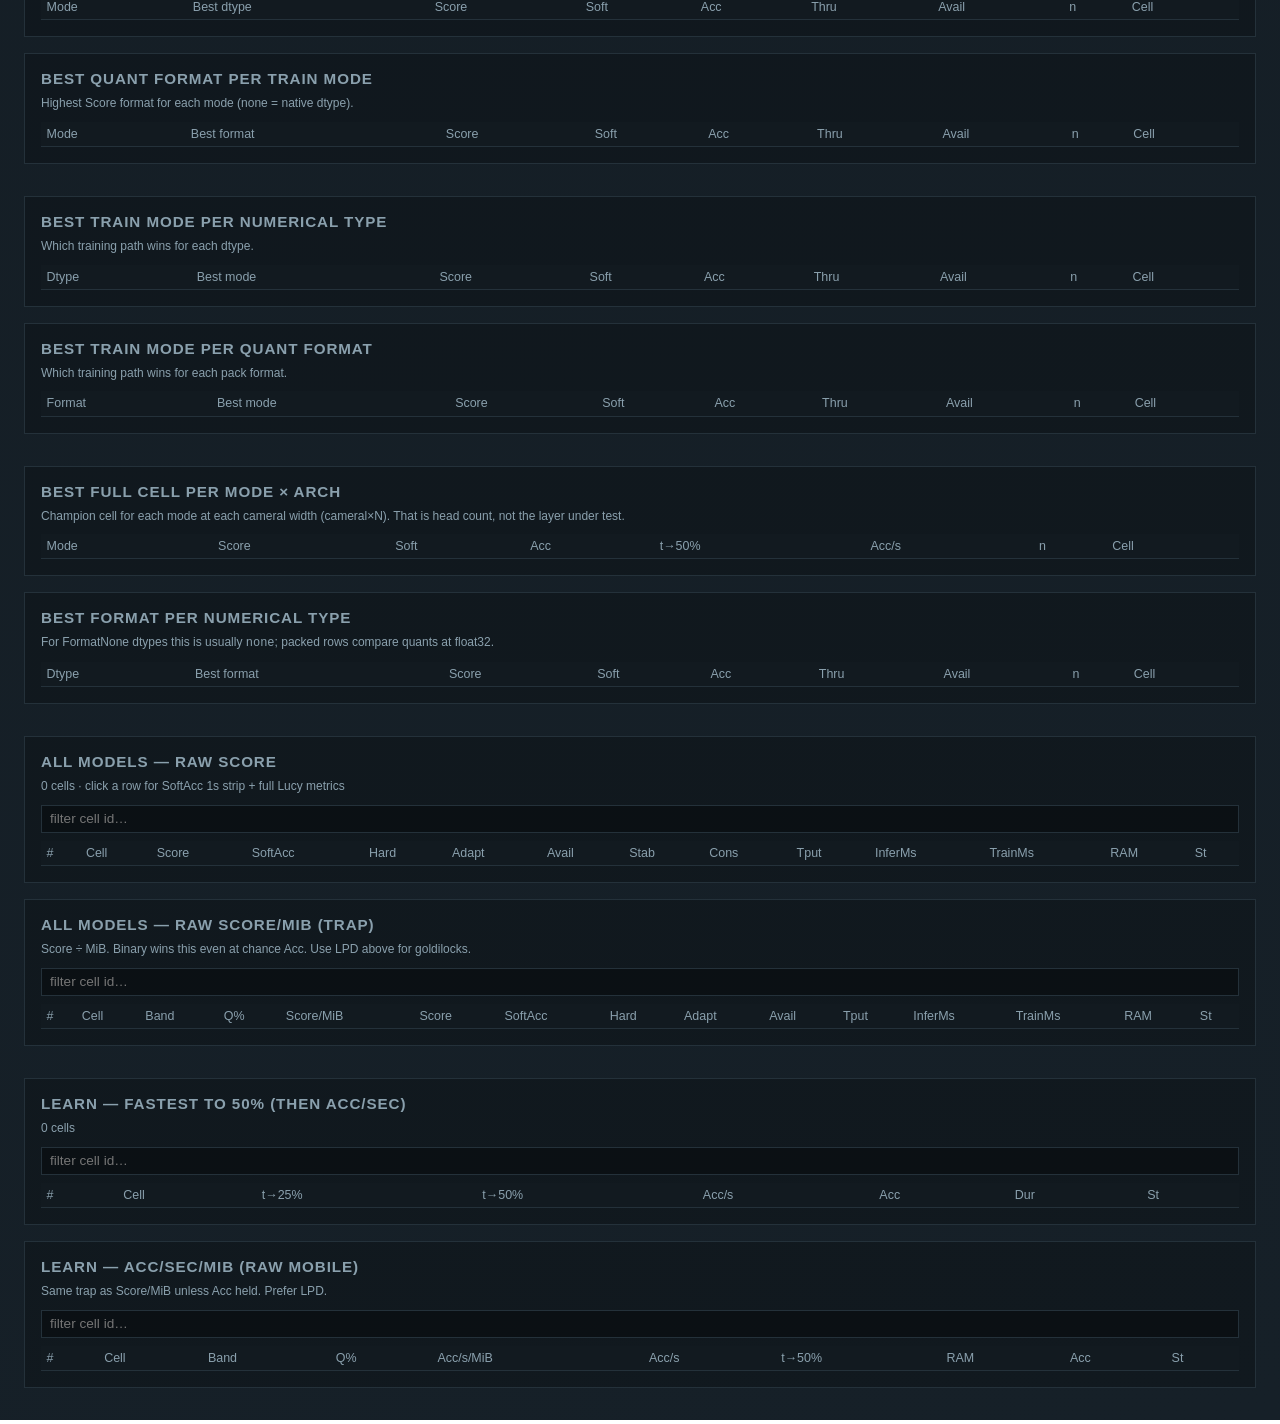
==== commit c6751947: "fixing dash" ====
--- a/dash/index.html
+++ b/dash/index.html
@@ -49,11 +49,43 @@
   }
   .top-row {
     display: grid;
-    grid-template-columns: 260px 1fr;
+    grid-template-columns: 1fr;
     gap: 1rem;
     padding: 0 1.5rem 1rem;
   }
-  @media (max-width: 900px) { .top-row { grid-template-columns: 1fr; } }
+  .sweep-panel {
+    display: grid;
+    grid-template-columns: minmax(220px, 280px) 1fr;
+    gap: 1.25rem;
+    align-items: start;
+  }
+  @media (max-width: 760px) { .sweep-panel { grid-template-columns: 1fr; } }
+  .sweep-left { display: flex; flex-direction: column; gap: 0.85rem; }
+  .mode-mix-block h3 {
+    margin: 0 0 0.35rem; font-size: 0.82rem; color: var(--muted);
+    font-weight: 600; text-transform: uppercase; letter-spacing: 0.05em;
+  }
+  .mode-mix-block .hint { margin-bottom: 0.4rem; }
+  .sweep-stats {
+    display: grid;
+    grid-template-columns: repeat(auto-fill, minmax(140px, 1fr));
+    gap: 0.55rem 1rem;
+    font-size: 0.82rem;
+  }
+  .sweep-stats .stat {
+    background: rgba(0,0,0,0.2);
+    border: 1px solid var(--grid);
+    padding: 0.45rem 0.55rem;
+    border-radius: 4px;
+  }
+  .sweep-stats .stat b { display: block; font-size: 1.05rem; color: var(--accent); margin-top: 0.15rem; }
+  .sweep-stats .stat span { color: var(--muted); font-size: 0.72rem; text-transform: uppercase; letter-spacing: 0.04em; }
+  .progress-bar {
+    height: 10px; background: rgba(255,255,255,0.08); border-radius: 5px; overflow: hidden; margin: 0.65rem 0;
+  }
+  .progress-bar i { display: block; height: 100%; background: linear-gradient(90deg, #2a9d8f, #3dd6c6); transition: width 0.4s; }
+  .pulse-panel { padding: 0 1.5rem 1rem; }
+  .pulse-panel section { background: rgba(0,0,0,0.22); border: 1px solid var(--grid); padding: 1rem; }
   section {
     background: rgba(0,0,0,0.22);
     border: 1px solid var(--grid);
@@ -304,6 +336,9 @@
   .chart-panel h3 { margin: 0 0 0.55rem; font-size: 1rem; color: var(--ink); text-transform: none; letter-spacing: 0; }
   canvas.scatter { width: 100%; height: 440px; background: rgba(0,0,0,0.25); }
   canvas.radar { width: 100%; height: 480px; background: rgba(0,0,0,0.25); }
+  img.srv-chart { width: 100%; height: auto; display: block; background: rgba(0,0,0,0.25); min-height: 160px; }
+  img.srv-chart[data-chart="pulse"] { min-height: 420px; }
+  img.srv-chart[data-chart^="heat-"] { min-height: 48px; }
 </style>
 </head>
 <body>
@@ -329,18 +364,37 @@
 <div class="top-row">
   <section>
     <h2>Sweep progress</h2>
-    <p class="hint">Finished vs still queued + ETA. Shows this-epoch % and epochs left when the host sets a multi-epoch plan. Finished cell IDs are skipped on resume.</p>
-    <canvas id="pieChart" width="240" height="180"></canvas>
-    <div class="pie-aside" id="pieAside">—</div>
-    <h2 style="margin-top:1rem">Queue by train mode</h2>
-    <p class="hint">Done / running / left for each mode in plan order.</p>
-    <div class="table-wrap" style="max-height:280px">
-      <table>
-        <thead><tr><th>Mode</th><th>Done</th><th>Run</th><th>Left</th><th>Total</th><th></th></tr></thead>
-        <tbody id="modeQueue"></tbody>
-      </table>
+    <p class="hint">This epoch vs full plan. ETA uses average cell duration from finished runs.</p>
+    <div class="sweep-panel">
+      <div class="sweep-left">
+        <div>
+          <canvas id="pieChart" width="240" height="180"></canvas>
+          <div class="progress-bar"><i id="sweepBar" style="width:0%"></i></div>
+          <div class="pie-aside" id="pieAside">—</div>
+        </div>
+        <div class="mode-mix-block">
+          <h3>Mode mix (finished)</h3>
+          <p class="hint">Train modes already completed this epoch.</p>
+          <canvas id="modePie" width="240" height="160"></canvas>
+          <div class="pie-aside" id="modeAside">—</div>
+        </div>
+      </div>
+      <div>
+        <div class="sweep-stats" id="sweepStats">—</div>
+        <h2 style="margin-top:1rem">Queue by train mode</h2>
+        <p class="hint">Done / running / left for each mode in plan order.</p>
+        <div class="table-wrap" style="max-height:280px">
+          <table>
+            <thead><tr><th>Mode</th><th>Done</th><th>Run</th><th>Left</th><th>Total</th><th></th></tr></thead>
+            <tbody id="modeQueue"></tbody>
+          </table>
+        </div>
+      </div>
     </div>
   </section>
+</div>
+
+<div class="pulse-panel">
   <section>
     <h2>Live pulse — current vs champions</h2>
     <p class="hint">
@@ -355,7 +409,7 @@
       <span><i style="background:#ffffff; outline:1px dashed #fff"></i>metric champ</span>
       <span><i style="background:transparent; outline:1px dotted #3dd6c6"></i>score champ</span>
     </div>
-    <canvas id="pulseChart" width="960" height="420"></canvas>
+    <img class="srv-chart" id="chart-pulse" data-chart="pulse" alt="Live pulse chart" width="960" height="520"/>
     <div class="scrub">
       <button class="livebtn" id="livebtn" type="button">LIVE</button>
       <input id="scrub" type="range" min="0" max="0" value="0"/>
@@ -405,25 +459,31 @@
     <div class="chart-stack">
       <div class="chart-panel">
         <h3>Consciousness radar — Acc / Thru / Avail</h3>
-        <canvas class="radar" id="radarLive" width="960" height="480"></canvas>
+        <p class="hint">Each triangle is one <b>champ cell</b> (not every model). Legend on the right: role + train mode · dtype · arch. Axes are keep-% vs learner peaks (1 = matches the best Acc/Thru/Avail seen so far).</p>
+        <img class="srv-chart" data-chart="radar-live" alt="Consciousness radar" width="960" height="480"/>
       </div>
       <div class="chart-panel">
         <h3>Memory density radar — pillars × shrink</h3>
-        <canvas class="radar" id="radarDens" width="960" height="480"></canvas>
+        <p class="hint">Same champ cells, but each axis is keep × how much smaller than Acc-champ RAM. Fat accurate models shrink toward the center; traps sit at 0.</p>
+        <img class="srv-chart" data-chart="radar-dens" alt="Memory density radar" width="960" height="480"/>
       </div>
       <div class="chart-panel">
         <h3>Q% vs RAM KiB — gold is top-left</h3>
-        <canvas class="scatter" id="scLpdRam" width="960" height="440"></canvas>
+        <p class="hint">Every finished ok cell. Dot color = <b>train mode</b> (legend on chart). Gold ring = trifecta small-RAM. X = RAM KiB vs Acc champ; Y = Q (geomean Acc/Thru/Avail keep).</p>
+        <img class="srv-chart" data-chart="lpd-ram" alt="Q% vs RAM" width="960" height="440"/>
       </div>
       <div class="chart-panel">
         <h3>Acc keep % vs RAM — 80% Acc champ, 20% RAM</h3>
-        <canvas class="scatter" id="scLpdAcc" width="960" height="440"></canvas>
+        <p class="hint">Same cells, Acc keep only. Color = train mode. Gold wants high Acc keep at low RAM (top-left).</p>
+        <img class="srv-chart" data-chart="lpd-acc" alt="Acc keep vs RAM" width="960" height="440"/>
       </div>
       <div class="chart-panel">
         <h3>Q% vs shrink vs Acc champ — gold is top-right</h3>
-        <canvas class="scatter" id="scLpdShrink" width="960" height="440"></canvas>
+        <p class="hint">X = shrink × (Acc-champ RAM / this). Color = train mode. Top-right = dense live-fit.</p>
+        <img class="srv-chart" data-chart="lpd-shrink" alt="Q% vs shrink" width="960" height="440"/>
       </div>
     </div>
+    <p class="hint" style="margin-top:0.75rem">Train-mode differences at a glance: <b>Honesty grids</b> below (mode × dtype / mode × arch means). Per-mode best Acc/RAM is in the mode table under these charts. Queue + mode mix live in Sweep progress.</p>
     <div class="table-wrap" style="max-height:240px;margin-top:0.8rem">
       <table>
         <thead><tr>
@@ -449,55 +509,55 @@
     <div class="chart-stack">
       <div class="chart-panel">
         <h3>Mean Score — mode × dtype</h3>
-        <div class="table-wrap" id="heatScore"></div>
+        <img class="srv-chart" data-chart="heat-score" alt="Mean Score heatmap" width="960" height="320"/>
       </div>
       <div class="chart-panel">
         <h3>Mean hard Acc — mode × dtype</h3>
-        <div class="table-wrap" id="heatAcc"></div>
+        <img class="srv-chart" data-chart="heat-acc" alt="Mean Acc heatmap" width="960" height="320"/>
       </div>
       <div class="chart-panel">
         <h3>Mean SoftAcc (serve-confidence) — mode × dtype</h3>
-        <div class="table-wrap" id="heatSoft"></div>
+        <img class="srv-chart" data-chart="heat-soft" alt="Mean SoftAcc heatmap" width="960" height="320"/>
       </div>
       <div class="chart-panel">
         <h3>Mean Avail — mode × dtype</h3>
-        <div class="table-wrap" id="heatAvail"></div>
+        <img class="srv-chart" data-chart="heat-avail" alt="Mean Avail heatmap" width="960" height="320"/>
       </div>
       <div class="chart-panel">
         <h3>Mean Score — mode × arch</h3>
-        <div class="table-wrap" id="heatArch"></div>
+        <img class="srv-chart" data-chart="heat-arch" alt="Mean Score mode x arch" width="960" height="320"/>
       </div>
       <div class="chart-panel">
         <h3>Mean Avail — mode × arch</h3>
-        <div class="table-wrap" id="heatArchAvail"></div>
+        <img class="srv-chart" data-chart="heat-arch-avail" alt="Mean Avail mode x arch" width="960" height="320"/>
       </div>
       <div class="chart-panel">
         <h3>Avail vs hard Acc</h3>
-        <canvas class="scatter" id="scAvailAcc" width="960" height="440"></canvas>
+        <img class="srv-chart" data-chart="scatter-avail-acc" alt="Avail vs hard Acc" width="960" height="440"/>
       </div>
       <div class="chart-panel">
         <h3>SoftAcc vs Lucy Score</h3>
-        <canvas class="scatter" id="scSoftScore" width="960" height="440"></canvas>
+        <img class="srv-chart" data-chart="scatter-soft-score" alt="SoftAcc vs Score" width="960" height="440"/>
       </div>
       <div class="chart-panel">
         <h3>Hard Acc vs Score</h3>
-        <canvas class="scatter" id="scAccScore" width="960" height="440"></canvas>
+        <img class="srv-chart" data-chart="scatter-acc-score" alt="Hard Acc vs Score" width="960" height="440"/>
       </div>
       <div class="chart-panel">
         <h3>SoftAcc vs hard Acc (they diverge on large vocabs)</h3>
-        <canvas class="scatter" id="scSoftAcc" width="960" height="440"></canvas>
+        <img class="srv-chart" data-chart="scatter-soft-acc" alt="SoftAcc vs hard Acc" width="960" height="440"/>
       </div>
       <div class="chart-panel">
         <h3>Thru vs hard Acc</h3>
-        <canvas class="scatter" id="scThruAcc" width="960" height="440"></canvas>
+        <img class="srv-chart" data-chart="scatter-thru-acc" alt="Thru vs hard Acc" width="960" height="440"/>
       </div>
       <div class="chart-panel">
         <h3>Thru vs Avail</h3>
-        <canvas class="scatter" id="scThruAvail" width="960" height="440"></canvas>
+        <img class="srv-chart" data-chart="scatter-thru-avail" alt="Thru vs Avail" width="960" height="440"/>
       </div>
       <div class="chart-panel" id="adaptPanel" style="display:none">
         <h3>AdaptPct vs hard Acc</h3>
-        <canvas class="scatter" id="scAdaptAcc" width="960" height="440"></canvas>
+        <img class="srv-chart" data-chart="scatter-adapt-acc" alt="AdaptPct vs hard Acc" width="960" height="440"/>
       </div>
     </div>
   </section>
@@ -526,10 +586,6 @@
     <h2 style="margin-top:1.25rem">Best learn mobile (Acc/sec/MiB — trap)</h2>
     <p class="hint">Same trap unless Acc held. Prefer LPD.</p>
     <div id="bestLearnMobile" class="meta">—</div>
-    <h2 style="margin-top:1.25rem">Mode mix (finished)</h2>
-    <p class="hint">Train modes already completed.</p>
-    <canvas id="modePie" width="300" height="180"></canvas>
-    <div class="pie-aside" id="modeAside"></div>
   </section>
 </main>
 
@@ -718,8 +774,7 @@
 const pieCtx = pieCanvas.getContext('2d');
 const modeCanvas = document.getElementById('modePie');
 const modeCtx = modeCanvas.getContext('2d');
-const pulseCanvas = document.getElementById('pulseChart');
-const pulseCtx = pulseCanvas.getContext('2d');
+const chartPulse = document.getElementById('chart-pulse');
 const rankChart = document.getElementById('rankChart');
 const learnTo50Chart = document.getElementById('learnTo50Chart');
 const learnRateChart = document.getElementById('learnRateChart');
@@ -731,11 +786,83 @@
 let followLive = true;
 let seeded = false;
 let lastLive = null;
+let chartRev = 0;
+let liveETag = '';
+const SERVER_CHARTS = [
+  'pulse', 'radar-live', 'radar-dens', 'lpd-ram', 'lpd-acc', 'lpd-shrink',
+  'heat-score', 'heat-acc', 'heat-soft', 'heat-avail', 'heat-arch', 'heat-arch-avail',
+  'scatter-avail-acc', 'scatter-soft-score', 'scatter-acc-score', 'scatter-soft-acc',
+  'scatter-thru-acc', 'scatter-thru-avail', 'scatter-adapt-acc',
+];
+function refreshCharts(rev, pulseEnd) {
+  if (!rev) return;
+  const pulseOnly = pulseEnd != null && rev === chartRev;
+  if (!pulseOnly) chartRev = rev;
+  SERVER_CHARTS.forEach(name => {
+    const el = document.querySelector(`[data-chart="${name}"]`);
+    if (!el) return;
+    if (name === 'scatter-adapt-acc') {
+      const vs = (lastLive && lastLive.heat && lastLive.heat.vs) || {};
+      const show = !!(vs.modes && vs.modes.some(m => Math.abs(m.acc_delta || 0) > 0.05));
+      el.style.display = show ? '' : 'none';
+      if (!show) return;
+    }
+    if (pulseOnly && name !== 'pulse') return;
+    let url = '/api/charts/' + name + '.svg?v=' + rev;
+    if (name === 'pulse' && pulseEnd != null) url += '&end=' + pulseEnd;
+    el.src = url;
+  });
+}
+function refreshPulseChart(end) {
+  refreshCharts(chartRev || Date.now(), end);
+}
 let filterRaw = '';
 let filterMobile = '';
 let filterLearn = '';
 let filterLearnMobile = '';
 let etaSec = NaN;
+let sweepStartMs = Date.now();
+
+function sweepDurations() {
+  const rows = (lastLive?.leaderboard || []).filter(r => r.started && r.ended);
+  const ms = rows.map(r => new Date(r.ended) - new Date(r.started)).filter(x => x > 0);
+  if (!ms.length) return { avg: 0, med: 0, n: 0 };
+  ms.sort((a, b) => a - b);
+  const avg = ms.reduce((a, b) => a + b, 0) / ms.length;
+  const med = ms[Math.floor(ms.length / 2)];
+  return { avg, med, n: ms.length };
+}
+
+function updateETA(j) {
+  const total = j.plan || j.cell_total || 0;
+  const done = j.epoch_done != null ? j.epoch_done : 0;
+  const left = Math.max(0, total - Math.min(done, total) - (j.running ? 1 : 0));
+  const p = j.pace || {};
+  let avg = (p.avg_cell_sec || 0) * 1000;
+  let med = (p.med_cell_sec || 0) * 1000;
+  let n = p.pace_samples || 0;
+  // Prefer server wall-clock farm rate (parallel workers + queue).
+  if (p.wall_sec_per_cell > 0) {
+    const wallMs = p.wall_sec_per_cell * 1000;
+    if (n === 0 || wallMs > med) {
+      med = wallMs;
+      avg = wallMs;
+      if (n === 0) n = 1;
+    }
+  }
+  if (n === 0) {
+    const fb = sweepDurations();
+    avg = fb.avg;
+    med = fb.med;
+    n = fb.n;
+  }
+  const useMs = med > 0 ? med : avg;
+  const epochEtaSec = p.eta_epoch_sec > 0 ? p.eta_epoch_sec : (useMs > 0 ? (left * useMs) / 1000 : NaN);
+  const sweepEtaSec = p.eta_sweep_sec > 0 ? p.eta_sweep_sec : NaN;
+  etaSec = epochEtaSec;
+  const rate = p.cells_per_hour > 0 ? p.cells_per_hour : (useMs > 0 ? 3600000 / useMs : 0);
+  return { total, done, left, avg, med, n, rate, epochEtaSec, sweepEtaSec };
+}
 
 const BANDS = ['#152428','#151c2a','#241c14','#1c1424','#14241c','#241814'];
 const METRICS = [
@@ -806,6 +933,7 @@
 
 function fmtDur(sec) {
   if (!isFinite(sec) || sec < 0) return '—';
+  if (sec < 1) return sec < 0.05 ? '—' : '<1s';
   if (sec < 60) return Math.round(sec) + 's';
   if (sec < 3600) return (sec/60).toFixed(1) + 'm';
   const h = Math.floor(sec/3600);
@@ -946,18 +1074,22 @@
   renderWinnerRows('winFmtDType', w.best_format_per_dtype, 9);
 }
 
-function drawProgressPie() {
+function drawProgressPie(eta) {
   if (!lastLive) return;
+  eta = eta || updateETA(lastLive);
   const total = lastLive.plan || lastLive.cell_total || 0;
-  const done = lastLive.epoch_done != null
-    ? lastLive.epoch_done
-    : (lastLive.completed || []).filter(r => r.status === 'ok' || r.status === 'gap').length;
-  const fail = lastLive.epoch_fail != null ? lastLive.epoch_fail
-    : (lastLive.completed || []).filter(r => r.status === 'fail').length;
+  const done = lastLive.epoch_done != null ? lastLive.epoch_done : 0;
+  const ok = lastLive.epoch_ok != null ? lastLive.epoch_ok : done;
+  const gap = lastLive.epoch_gap != null ? lastLive.epoch_gap : 0;
+  const fail = lastLive.epoch_fail != null ? lastLive.epoch_fail : 0;
   const running = lastLive.running ? 1 : 0;
   const left = Math.max(0, total - Math.min(done, total) - fail - running);
+  const barPct = total > 0 ? Math.min(100, 100 * done / total) : 0;
+  const barEl = document.getElementById('sweepBar');
+  if (barEl) barEl.style.width = barPct.toFixed(1) + '%';
   const slices = [
-    { value: Math.min(done, total), color: '#3dd6c6' },
+    { value: ok, color: '#3dd6c6' },
+    { value: gap, color: '#7aa2f7' },
     { value: running, color: '#e6b35a' },
     { value: fail, color: '#e06c75' },
     { value: left, color: '#3a4a55' },
@@ -970,24 +1102,42 @@
   const overall = lastLive.epoch_overall_pct != null
     ? Number(lastLive.epoch_overall_pct).toFixed(0) + '%'
     : null;
-  const epLabel = epMax > 0
-    ? `epoch ${ep}/${epMax}`
-    : `epoch ${ep}`;
+  const epLabel = epMax > 0 ? `epoch ${ep}/${epMax}` : `epoch ${ep}`;
+  const epochEta = eta.sweepEtaSec > 0 ? fmtDur(eta.sweepEtaSec)
+    : (epMax > 0 && eta.epochEtaSec > 0 && epLeft > 0 ? fmtDur(eta.epochEtaSec * epLeft) : fmtDur(eta.epochEtaSec));
   const centerLines = epMax > 0
-    ? [pct + ' this ep', (overall || '—') + ' overall']
-    : [pct + ' done', fmtDur(etaSec) + ' ETA'];
+    ? [pct + ' this ep', fmtDur(eta.epochEtaSec) + ' ETA']
+    : [pct + ' done', fmtDur(eta.epochEtaSec) + ' ETA'];
   drawDonut(pieCtx, pieCanvas, slices, centerLines);
   const rec = lastLive.recorded || 0;
+  const elapsed = (Date.now() - sweepStartMs) / 1000;
+  const rateStr = eta.rate > 0 ? eta.rate.toFixed(1) + ' cells/hr' : '—';
+  const cellStr = eta.med > 0 ? fmtDur(eta.med / 1000) + ' med' : (eta.avg > 0 ? fmtDur(eta.avg / 1000) + ' avg' : '—');
   document.getElementById('pieAside').innerHTML =
-    `<div><span class="swatch" style="background:#3dd6c6"></span>done <b>${done}</b></div>` +
-    `<div><span class="swatch" style="background:#e6b35a"></span>running <b>${running}</b></div>` +
-    `<div><span class="swatch" style="background:#3a4a55"></span>left <b>${left}</b> / ${total}  (${epLabel})</div>` +
-    (epMax > 0
-      ? `<div>epochs left <b>${epLeft}</b> · overall <b>${overall || '—'}</b></div>`
-      : '') +
+    `<div><span class="swatch" style="background:#3dd6c6"></span>done <b>${done}</b> · ok ${ok}${gap ? ` · gap ${gap}` : ''}</div>` +
+    `<div><span class="swatch" style="background:#e6b35a"></span>running <b>${running}</b> · left <b>${left}</b> / ${total}</div>` +
+    `<div>${epLabel}${epMax > 0 ? ` · ${epLeft} epoch(s) left · ${overall || '—'} overall` : ''}</div>` +
     (fail ? `<div><span class="swatch" style="background:#e06c75"></span>fail <b>${fail}</b></div>` : '') +
     (rec > total ? `<div>recorded ${rec} across epochs</div>` : '') +
-    `<div class="eta">ETA ~ ${fmtDur(etaSec)}</div>`;
+    `<div class="eta">epoch ETA ~ ${fmtDur(eta.epochEtaSec)} · sweep ~ ${epochEta}</div>`;
+  const statsEl = document.getElementById('sweepStats');
+  if (statsEl) {
+    const cur = lastLive.message ? prettyCellId(lastLive.message) : '—';
+    statsEl.innerHTML = [
+      ['Progress', pct + ' · ' + done + '/' + total],
+      ['Queue left', String(left)],
+      ['Cell pace', cellStr + (eta.n ? ` (${eta.n} samples)` : '')],
+      ['Throughput', rateStr],
+      ['Elapsed', fmtDur(elapsed)],
+      ['Epoch ETA', fmtDur(eta.epochEtaSec)],
+      ['Sweep ETA', epochEta],
+      ['Phase', lastLive.phase || '—'],
+      ['Current', cur.length > 42 ? cur.slice(0, 40) + '…' : cur],
+      ['Status', lastLive.running ? 'RUNNING' : (lastLive.awaiting_start ? 'PAUSED' : 'idle')],
+      ['Recorded', String(rec)],
+      ['History', String(lastLive.history_len || 0) + ' pts'],
+    ].map(([k, v]) => `<div class="stat"><span>${k}</span><b>${v}</b></div>`).join('');
+  }
 }
 
 function modeOf(id) {
@@ -997,10 +1147,8 @@
 
 function drawModePie() {
   const counts = {};
-  (lastLive?.completed || []).forEach(r => {
-    if (r.status !== 'ok' && r.status !== 'gap') return;
-    const m = modeOf(r.cell?.id);
-    counts[m] = (counts[m]||0) + 1;
+  (lastLive?.mode_progress || []).forEach(m => {
+    if (m.done > 0) counts[m.mode] = m.done;
   });
   // Prefer plan order (mode queue) so every train mode stays visible even when counts tie.
   const plan = (lastLive?.mode_progress || []).map(m => m.mode).filter(Boolean);
@@ -1171,13 +1319,13 @@
 }
 function resultById(id) {
   if (!id || !lastLive) return null;
-  const pool = [...(lastLive.completed || []), lastLive.current, ...(lastLive.leaderboard || [])].filter(Boolean);
+  const pool = [lastLive.current, ...(lastLive.leaderboard || []), ...(lastLive.leaderboard_mobile || [])].filter(Boolean);
   return pool.find(r => r.cell?.id === id) || null;
 }
 function bindRowClicks(root) {
   if (!root) return;
   root.querySelectorAll('[data-cell]').forEach(el => {
-    el.onclick = () => openCellDetail(resultById(el.getAttribute('data-cell')));
+    el.onclick = () => openCellDetail(el.getAttribute('data-cell'));
   });
 }
 
@@ -1188,17 +1336,45 @@
 function prettyCellId(id) {
   id = String(id||'').replace(/\|cnn\|/g, '|single|');
   const p = id.split('|');
-  if (p.length >= 3) p[2] = prettyMode(p[2]);
+  // Classic permute: dtype|format|mode|arch|…
+  // test53 funny-LR: layer|dtype|mode|lr=…
+  if (p.length >= 3 && !isLRToken(p[p.length - 1])) {
+    p[2] = prettyMode(p[2]);
+  } else if (p.length >= 3 && isLRToken(p[p.length - 1])) {
+    p[2] = prettyMode(p[2]);
+  }
   return p.join('|');
 }
+function isLRToken(s) {
+  return /^lr=/i.test(String(s || '').trim());
+}
+function isArchToken(s) {
+  const t = String(s || '').toLowerCase().replace(/×/g, 'x').trim();
+  if (!t || isLRToken(t)) return false;
+  if (/^(single|cnn|bi|bicameral|tri|tricameral)$/.test(t)) return true;
+  if (/^(cnn|single|cameral|cam|cams)?x?\d+$/.test(t)) return true;
+  if (/^\d+-?cameral$/.test(t)) return true;
+  return false;
+}
 function parseCamCount(arch) {
-  const s = String(arch || '').toLowerCase().replace(/×/g, 'x');
+  const s = String(arch || '').toLowerCase().replace(/×/g, 'x').trim();
+  if (!s || isLRToken(s)) return 0;
   if (s === 'tricameral' || s === 'tri') return 3;
   if (s === 'bicameral' || s === 'bi') return 2;
   if (s === 'single' || s === 'cnn' || s === 'cnnx1' || s === '') return 1;
-  const m = s.match(/(\d+)\s*$/);
-  const n = m ? parseInt(m[1], 10) : 0;
-  return n >= 1 ? n : 0;
+  // Only accept explicit cameral/arch suffixes — never raw trailing digits
+  // from lr=200 / lr=2 / layer names like cnn2.
+  const m = s.match(/^(?:cnn|single|cameral|cam|cams)?x?(\d+)$/);
+  if (m) {
+    const n = parseInt(m[1], 10);
+    return n >= 1 ? n : 0;
+  }
+  const m2 = s.match(/^(\d+)-?cameral$/);
+  if (m2) {
+    const n = parseInt(m2[1], 10);
+    return n >= 1 ? n : 0;
+  }
+  return 0;
 }
 function archTagFor(n, arch) {
   const a = String(arch || '');
@@ -1209,17 +1385,39 @@
 }
 function parseCell(cell, id) {
   const raw = String(id || cell?.id || '').replace(/\|cnn\|/g, '|single|');
-  const p = raw.split('|');
-  let arch = (cell && cell.arch) || p[3] || 'single';
-  if (arch === 'cnn') arch = 'single';
+  const p = raw.split('|').filter((x, i, a) => !(i === a.length - 1 && x === ''));
+  const lrTok = p.find(isLRToken) || '';
+  const lr = lrTok ? lrTok.replace(/^lr=/i, '') : '';
+  // test53: layer|dtype|mode|lr=…  — arch is always single×1 from the host bridge
+  const funnyLR = !!lrTok || (p.length >= 4 && isLRToken(p[p.length - 1]));
+  let arch = (cell && cell.arch) || '';
+  let mode = (cell && cell.mode) || '';
+  let dtype = '';
+  let format = '';
+  let layer = '';
+  if (funnyLR) {
+    layer = p[0] || '';
+    dtype = p[1] || '';
+    mode = mode || p[2] || '';
+    if (!arch || isLRToken(arch) || !isArchToken(arch)) arch = 'single';
+  } else {
+    dtype = p[0] || '';
+    format = p[1] || '';
+    mode = mode || p[2] || '';
+    if (!arch) arch = p[3] || 'single';
+    if (arch === 'cnn') arch = 'single';
+    // Never treat lr=… as arch even in mixed IDs
+    if (isLRToken(arch)) arch = 'single';
+  }
   let cams = (cell && cell.cams) || 0;
   if (!cams) cams = parseCamCount(arch);
   if (!cams) cams = 1;
-  const mode = (cell && cell.mode) || p[2] || '';
-  const dtype = p[0] || '';
-  const format = p[1] || '';
+  // Guard: if we only had an ID and arch looked like a number from lr=, force 1
+  if ((!cell || !cell.cams) && isLRToken(p[p.length - 1])) cams = 1;
   const tag = archTagFor(cams, arch);
-  return { id: prettyCellId(raw), arch, cams, mode, dtype, format, tag };
+  return {
+    id: prettyCellId(raw), arch, cams, mode, dtype, format, tag, layer, lr,
+  };
 }
 function archBadge(cell, id) {
   const c = parseCell(cell, id);
@@ -1231,9 +1429,11 @@
   const bits = [];
   const task = (lastLive && lastLive.task) ? String(lastLive.task) : '';
   if (task) bits.push(task);
+  if (c.layer) bits.push(c.layer);
   bits.push(c.dtype);
   if (c.format && c.format !== 'none') bits.push(c.format);
   bits.push(c.tag);
+  if (c.lr) bits.push('lr=' + c.lr);
   return bits.join(' · ');
 }
 function shortId(id, cell) {
@@ -1245,7 +1445,9 @@
   const c = parseCell(cell, id);
   if (!c.id) return '—';
   const fmt = c.format && c.format !== 'none' ? `<span class="fmt">${c.format}</span>` : '';
-  return `${archBadge(cell, id)}${modeChip(c.mode)}<span class="dtype">${c.dtype}</span>${fmt}`;
+  const layer = c.layer ? `<span class="dtype" style="opacity:.85">${c.layer}</span> ` : '';
+  const lr = c.lr ? `<span class="fmt">lr=${c.lr}</span>` : '';
+  return `${archBadge(cell, id)}${modeChip(c.mode)}${layer}<span class="dtype">${c.dtype}</span>${fmt}${lr}`;
 }
 function chartLabelHTML(cell, id) {
   const c = parseCell(cell, id);
@@ -1254,11 +1456,11 @@
 
 function boardRows() {
   if (!lastLive) return [];
-  return [...(lastLive.leaderboard || lastLive.completed || [])];
+  return [...(lastLive.leaderboard || [])];
 }
 function boardMobileRows() {
   if (!lastLive) return [];
-  return [...(lastLive.leaderboard_mobile || lastLive.completed || [])];
+  return [...(lastLive.leaderboard_mobile || [])];
 }
 function boardLearnRows() {
   if (!lastLive) return [];
@@ -1412,7 +1614,7 @@
     scrub.value = String(history.length - 1);
     scrubLabel.textContent = 'live';
     showPoint(history[history.length - 1]);
-    drawPulse(history.length - 1);
+    refreshPulseChart(history.length - 1);
   }
 }
 liveBtn.onclick = () => setFollow(true);
@@ -1429,7 +1631,7 @@
   const i = +scrub.value;
   scrubLabel.textContent = history[i]?.at ? new Date(history[i].at).toLocaleTimeString() : String(i);
   showPoint(history[i]);
-  drawPulse(i);
+  refreshPulseChart(i);
 });
 
 function refreshScrub() {
@@ -1438,29 +1640,13 @@
     scrub.value = scrub.max;
     scrubLabel.textContent = 'live';
     showPoint(history[history.length - 1]);
-    drawPulse(history.length - 1);
+    refreshPulseChart(history.length - 1);
   } else {
     const i = Math.min(+scrub.value, history.length - 1);
     scrub.value = String(i);
     showPoint(history[i]);
-    drawPulse(i);
-  }
-}
-
-function updateETA(j) {
-  const total = j.plan || j.cell_total || 0;
-  const done = j.epoch_done != null ? j.epoch_done
-    : (j.completed || []).filter(r => r.status === 'ok' || r.status === 'gap').length;
-  const left = Math.max(0, total - Math.min(done, total) - (j.running ? 1 : 0));
-  const finished = (j.completed || []).filter(r => r.ended && r.started);
-  let avgMs = 0;
-  if (finished.length) {
-    avgMs = finished.reduce((a, r) => {
-      const ms = new Date(r.ended) - new Date(r.started);
-      return a + (ms > 0 ? ms : 0);
-    }, 0) / finished.length;
-  }
-  etaSec = avgMs > 0 ? (left * avgMs) / 1000 : NaN;
+    refreshPulseChart(i);
+  }
 }
 
 function fmtMs(v) {
@@ -1469,12 +1655,19 @@
   return Math.round(v) + '';
 }
 
-function openCellDetail(row) {
+async function openCellDetail(rowOrId) {
+  const id = typeof rowOrId === 'string' ? rowOrId : (rowOrId?.cell?.id);
+  if (!id) return;
+  let row = typeof rowOrId === 'object' ? rowOrId : resultById(id);
+  try {
+    const r = await fetch('/api/cell?id=' + encodeURIComponent(id));
+    if (r.ok) row = await r.json();
+  } catch (_) {}
   if (!row) return;
   const s = row.snapshot || {};
-  const id = row.cell?.id || '—';
-  document.getElementById('cellModalId').innerHTML = formatCellHTML(row.cell, id) +
-    `<div class="sub" style="margin-top:0.35rem">${prettyCellId(id)}</div>`;
+  const cellId = row.cell?.id || '—';
+  document.getElementById('cellModalId').innerHTML = formatCellHTML(row.cell, cellId) +
+    `<div class="sub" style="margin-top:0.35rem">${prettyCellId(cellId)}</div>`;
   const metrics = [
     ['Score', (s.score||0).toFixed(3)],
     ['SoftAcc', (s.soft_acc||0).toFixed(1) + '%'],
@@ -1634,7 +1827,7 @@
   const byId = {};
   [...boardRows(), ...boardMobileRows()].forEach(r => { if (r.cell?.id) byId[r.cell.id] = r; });
   document.querySelectorAll('#board tr.clickable, #boardMobile tr.clickable').forEach(tr => {
-    tr.onclick = () => openCellDetail(byId[tr.getAttribute('data-cell')]);
+    tr.onclick = () => openCellDetail(tr.getAttribute('data-cell'));
   });
 }
 
@@ -2115,67 +2308,30 @@
     </tr>`).join('') : '<tr><td colspan="9">no finished ok cells yet</td></tr>';
     bindRowClicks(tb);
   }
-  const pts = lpdMerged(l).map(r => ({
-    band: r.band, gold: r.gold,
-    ram: r.ram_kib, shrink: r.shrink, qpct: (r.q||0)*100, accpct: (r.rel_acc||0)*100,
-  }));
-  const champRam = (l.acc_champ && l.acc_champ.ram_kib) || 0;
-  drawLPDScatter('scLpdRam', pts, 'ram', 'qpct', champRam * 0.2, 80, 'left');
-  drawLPDScatter('scLpdAcc', pts, 'ram', 'accpct', champRam * 0.2, 80, 'left');
-  drawLPDScatter('scLpdShrink', pts, 'shrink', 'qpct', 5, 80, 'right');
-  const n = (v, peak) => peak > 0 ? Math.max(0, Math.min(1, v / peak)) : 0;
-  const liveSeries = [];
-  const densSeries = [];
-  const push = (arr, label, color, row, dens) => {
-    if (!row) return;
-    const vals = dens
-      ? [n(row.dens_acc, l.peak_dens_acc), n(row.dens_thru, l.peak_dens_thru), n(row.dens_avail, l.peak_dens_avail)]
-      : [row.rel_acc||0, row.rel_thru||0, row.rel_avail||0];
-    arr.push({ label: label + ' ' + prettyCellId(row.id||''), color, vals });
-  };
-  push(liveSeries, 'Acc champ', '#e6b35a', lpdRowById(l, (l.acc_champ||{}).id), false);
-  push(liveSeries, 'Gold-std', '#b7791f', l.gold_std && l.gold_std.id ? l.gold_std : null, false);
-  push(liveSeries, 'Live-fit', '#3dd6c6', lpdRowById(l, (l.live_champ||{}).id), false);
-  push(liveSeries, 'Lucy Score', '#e06c75', lpdRowById(l, (l.champ||{}).id), false);
-  push(densSeries, 'Gold-std', '#b7791f', l.gold_std && l.gold_std.id ? l.gold_std : null, true);
-  if (l.top && l.top[0] && l.top[0].lpd > 0) push(densSeries, 'LPD lead', '#3dd6c6', l.top[0], true);
-  push(densSeries, 'Acc champ', '#e6b35a', lpdRowById(l, (l.acc_champ||{}).id), true);
-  push(densSeries, 'Lucy Score', '#e06c75', lpdRowById(l, (l.champ||{}).id), true);
-  drawRadar('radarLive', liveSeries);
-  drawRadar('radarDens', densSeries);
-}
-function drawLucyCharts() {
+}
+function renderLucyExtras() {
   const h = (lastLive && lastLive.heat) || {};
-  heatTable('heatScore', h.modes, h.dtypes, h.mode_dtype_score);
-  heatTable('heatAcc', h.modes, h.dtypes, h.mode_dtype_acc);
-  heatTable('heatSoft', h.modes, h.dtypes, h.mode_dtype_soft);
-  heatTable('heatAvail', h.modes, h.dtypes, h.mode_dtype_avail);
-  heatTable('heatArch', h.modes, h.arches, h.mode_arch_score);
-  heatTable('heatArchAvail', h.modes, h.arches, h.mode_arch_avail);
-  const pts = okPoints();
-  drawScatter('scAvailAcc', pts, 'availability', 'avg_accuracy');
-  drawScatter('scSoftScore', pts, 'soft_acc', 'score');
-  drawScatter('scAccScore', pts, 'avg_accuracy', 'score');
-  drawScatter('scSoftAcc', pts, 'soft_acc', 'avg_accuracy');
-  drawScatter('scThruAcc', pts, 'throughput', 'avg_accuracy');
-  drawScatter('scThruAvail', pts, 'throughput', 'availability');
-  const hasAdapt = pts.some(p => (+p.adapt_pct || 0) > 0.05);
-  const adaptPanel = document.getElementById('adaptPanel');
-  if (adaptPanel) adaptPanel.style.display = hasAdapt ? '' : 'none';
-  if (hasAdapt) drawScatter('scAdaptAcc', pts, 'adapt_pct', 'avg_accuracy');
   renderVs(h);
 }
 
 async function tick() {
   try {
-    const r = await fetch('/api/live');
+    const r = await fetch('/api/live', {
+      headers: {
+        'Accept-Encoding': 'gzip',
+        ...(liveETag ? { 'If-None-Match': liveETag } : {}),
+      },
+    });
+    if (r.status === 304) return;
+    if (!r.ok) throw new Error('live unavailable');
+    liveETag = r.headers.get('ETag') || liveETag;
     const j = await r.json();
     lastLive = j;
     applyTaskMeta(j);
-    const awaiting = !!j.awaiting_start;
+    const awaiting = !!j.awaiting_start && !j.started && !j.running;
     const banner = document.getElementById('startBanner');
     if (banner) banner.classList.toggle('show', awaiting);
-    const doneN = (j.completed || []).filter(r => r.status === 'ok' || r.status === 'gap').length;
+    const doneN = j.epoch_done != null ? j.epoch_done : 0;
     const totalN = j.cell_total || 0;
     const epochN = j.epoch || 1;
     const epochMax = j.epoch_max || 0;
@@ -2186,16 +2342,18 @@
     const startBtnLive = document.getElementById('startBtn');
     const startTitle = document.getElementById('startTitle');
     const startSub = document.getElementById('startSub');
-    if (awaiting && startBtnLive && !startBtnLive.disabled) {
-      startBtnLive.textContent = canResume
-        ? `Resume ${epochLabel} — ${doneN}/${totalN} done`
-        : 'Start training';
+    if (awaiting) {
+      if (startBtnLive && !startBtnLive.disabled) {
+        startBtnLive.textContent = canResume
+          ? `Resume ${epochLabel} — ${doneN}/${totalN} done`
+          : 'Start training';
+      }
+      if (startTitle) startTitle.textContent = canResume ? 'Resume training' : 'Training paused';
+      if (startSub) startSub.textContent = canResume
+        ? `Finished cells keep their ${epochLabel} scores. Only new modes / arches / leftover IDs will run.` +
+          (epochMax > 0 ? ` ${epochsLeft} epoch(s) left for this LR.` : '')
+        : 'Nothing trains until you press Start. Checkpoint is not written while paused.';
     }
-    if (startTitle) startTitle.textContent = canResume ? 'Resume training' : 'Training paused';
-    if (startSub) startSub.textContent = canResume
-      ? `Finished cells keep their ${epochLabel} scores. Only new modes / arches / leftover IDs will run.` +
-        (epochMax > 0 ? ` ${epochsLeft} epoch(s) left for this LR.` : '')
-      : 'Nothing trains until you press Start. Checkpoint is not written while paused.';
     const overallPct = j.epoch_overall_pct != null ? Number(j.epoch_overall_pct).toFixed(0) + '%' : null;
     document.getElementById('status').textContent =
       `${prettyCellId(j.message || '')} · phase ${j.phase || '—'} · ${epochLabel}` +
@@ -2204,12 +2362,12 @@
         awaiting ? 'PAUSED' : (j.running ? 'RUNNING' : 'idle')
       }`;
 
-    updateETA(j);
-    drawProgressPie();
+    const eta = updateETA(j);
+    drawProgressPie(eta);
     renderModeQueue(j.mode_progress);
     renderWinners(j.winners);
     drawModePie();
-    await syncHistoryTip(j.history_len || 0, j.history || []);
+    await syncHistoryTip(j.history_len || 0, j.history_tip || []);
 
     const bestEl = document.getElementById('bests');
     const b = j.best || {};
@@ -2275,8 +2433,9 @@
     renderBoards();
     drawRank();
     drawLearnCharts();
-    drawLucyCharts();
     drawLPD();
+    renderLucyExtras();
+    refreshCharts(j.chart_rev || Date.now(), followLive ? Math.max(0, history.length - 1) : +scrub.value);
   } catch (e) {
     document.getElementById('status').textContent = 'waiting for /api/live…';
   }
@@ -2288,9 +2447,7 @@
   clearTimeout(resizeTimer);
   resizeTimer = setTimeout(() => {
     if (!lastLive) return;
-    drawPulse(followLive ? Math.max(0, history.length - 1) : +scrub.value);
-    drawLucyCharts();
-    drawLPD();
+    refreshCharts(chartRev, followLive ? Math.max(0, history.length - 1) : +scrub.value);
   }, 120);
 });
 
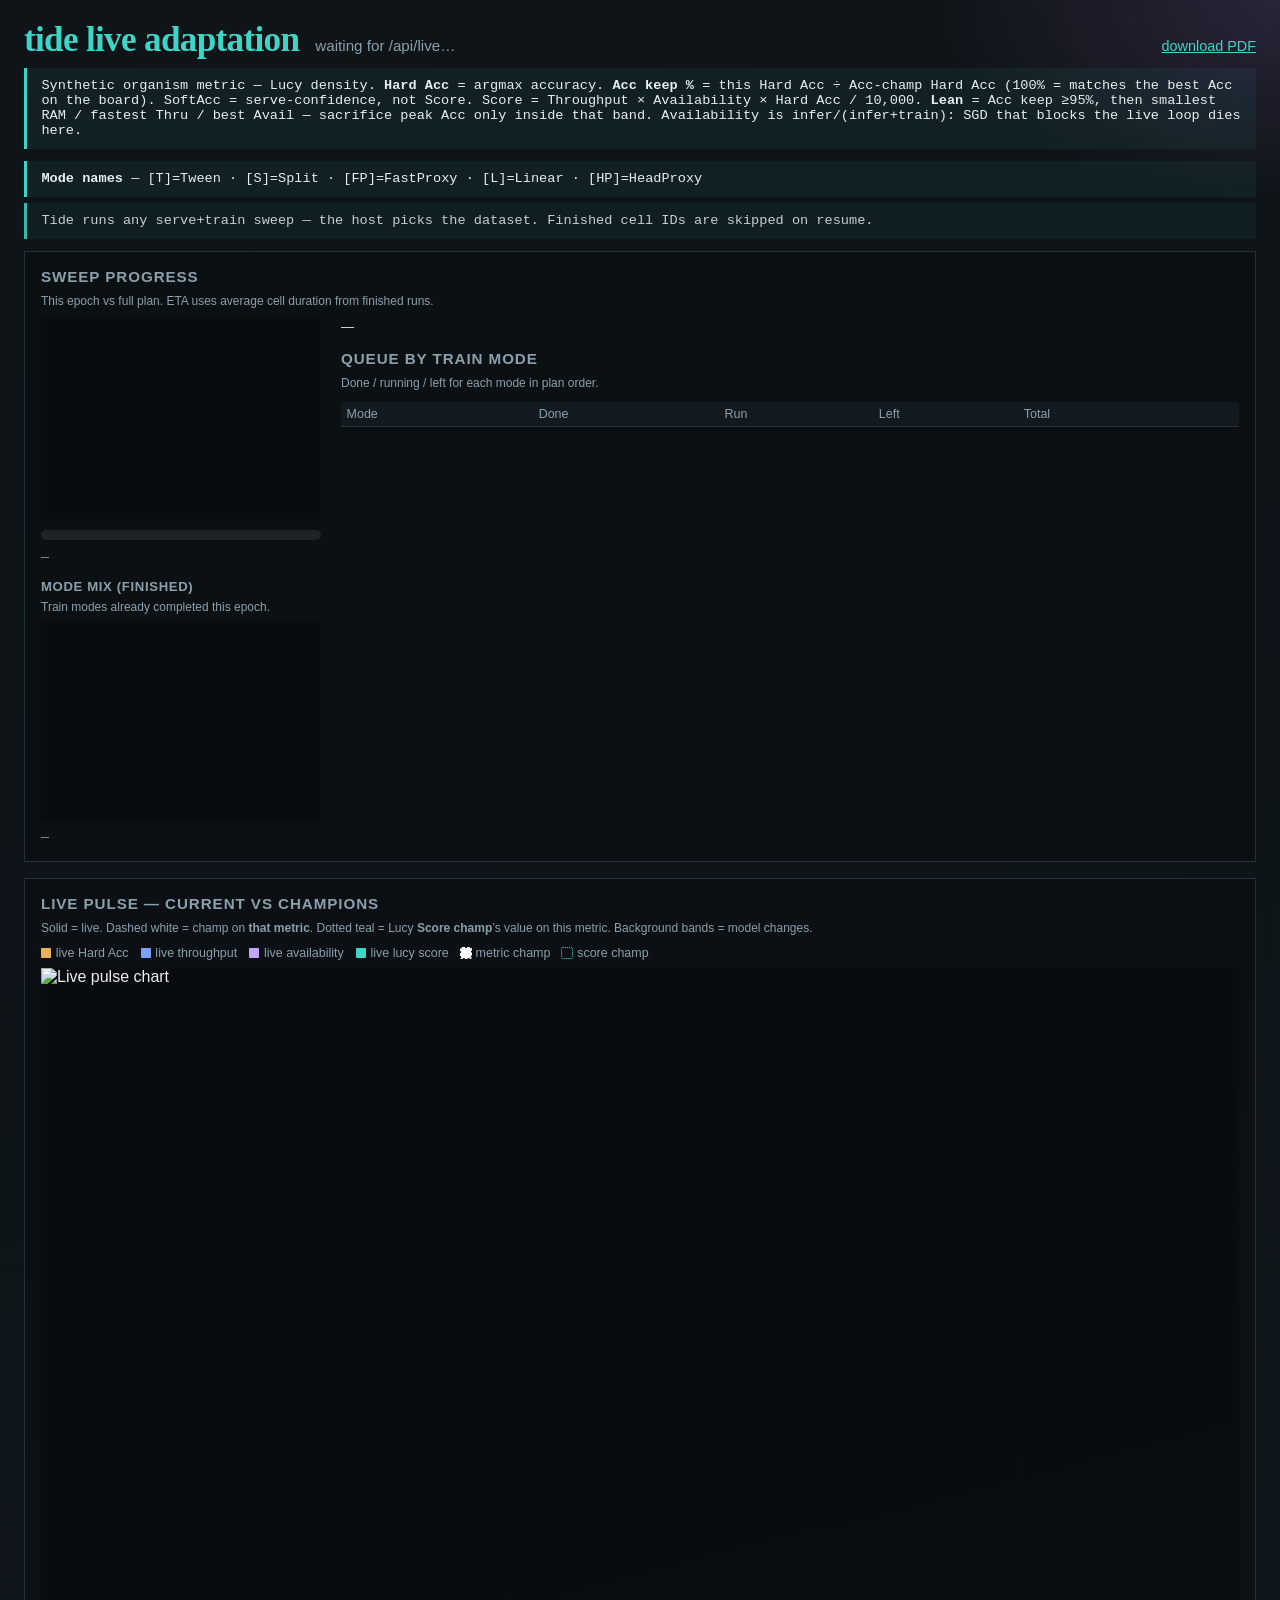
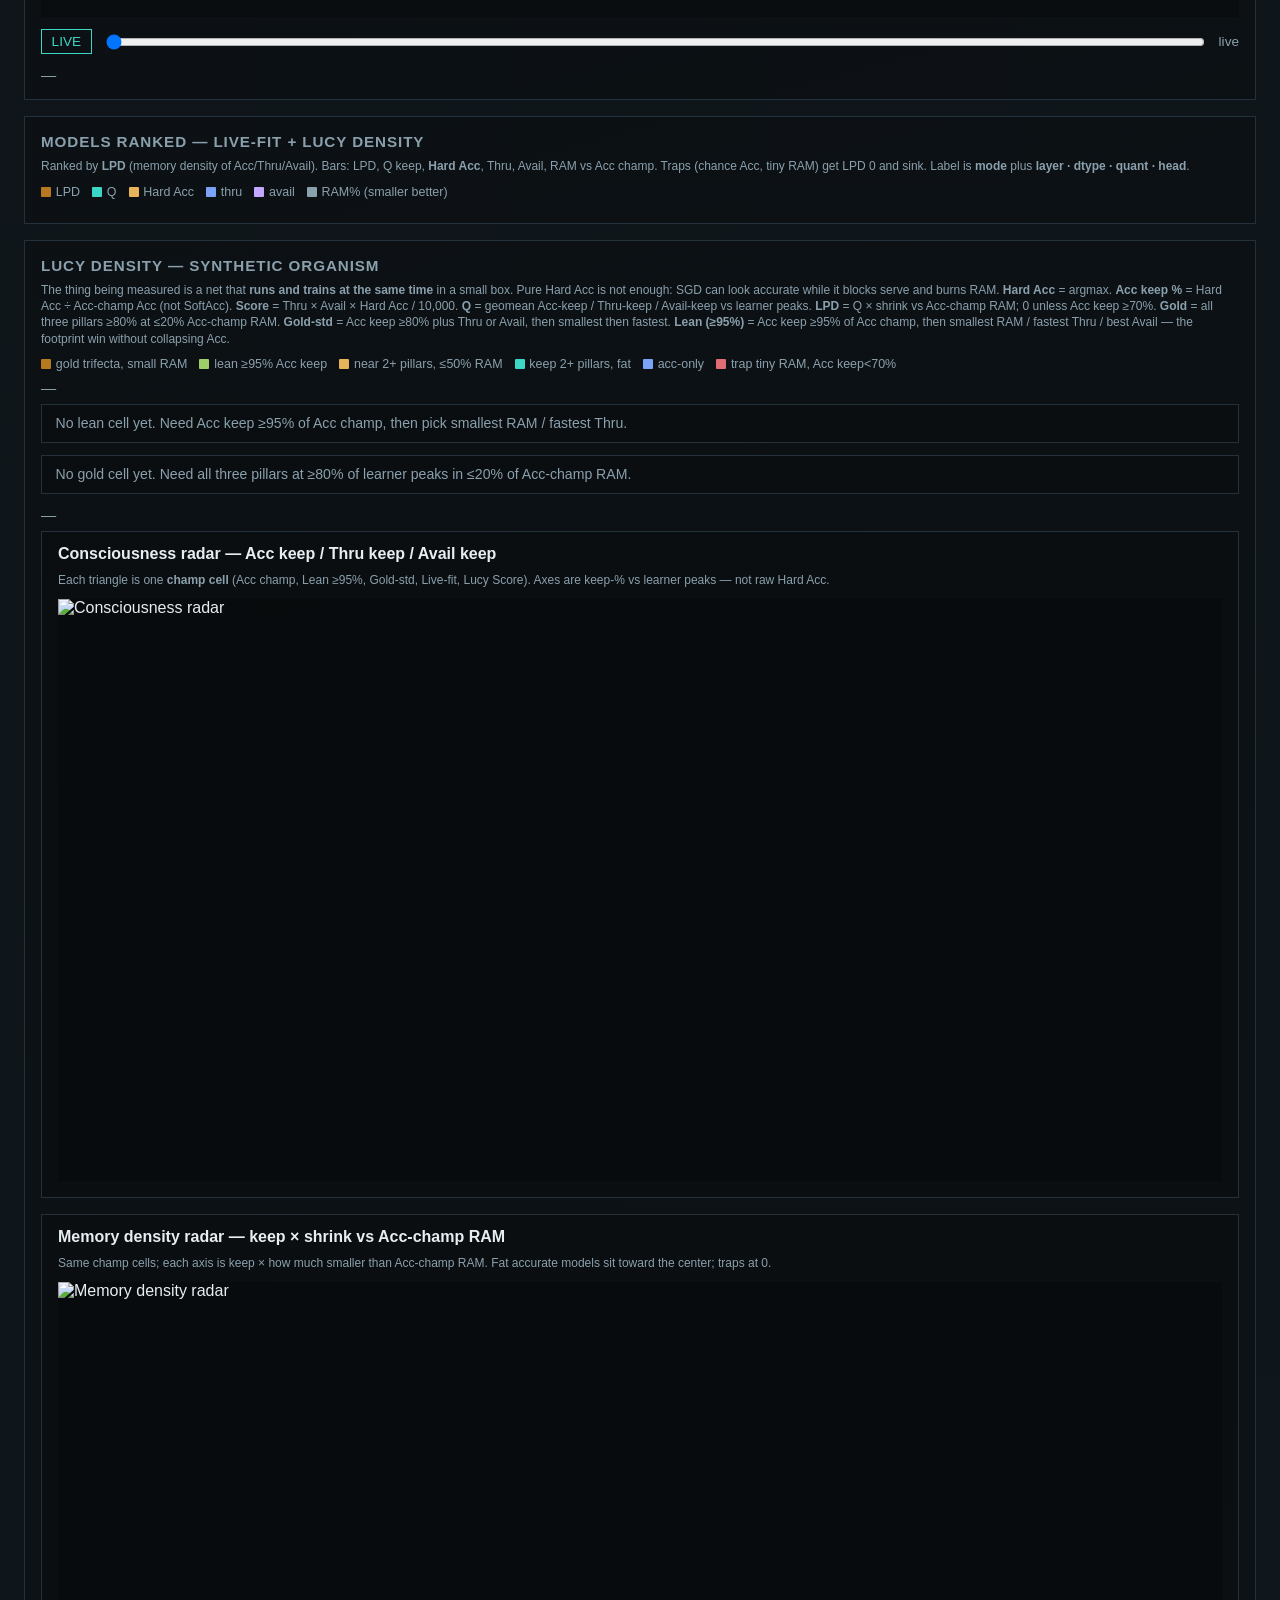
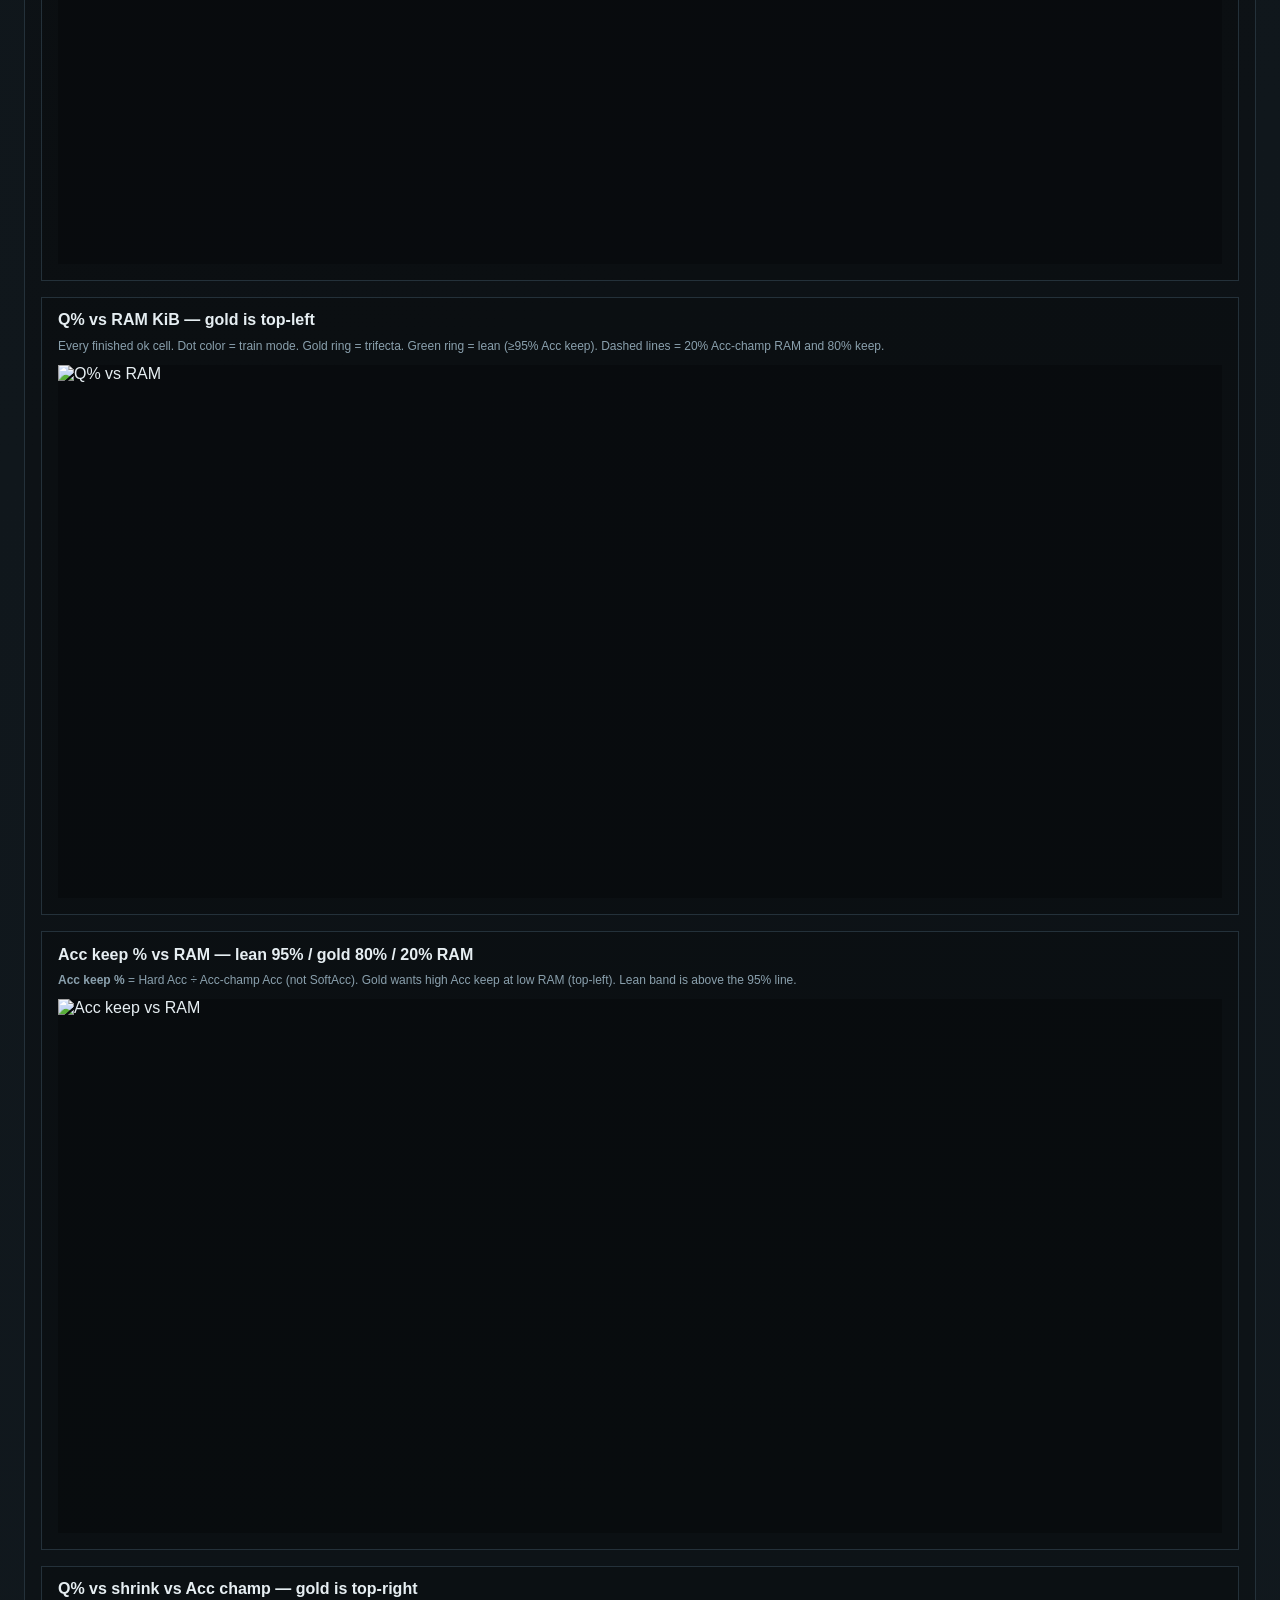
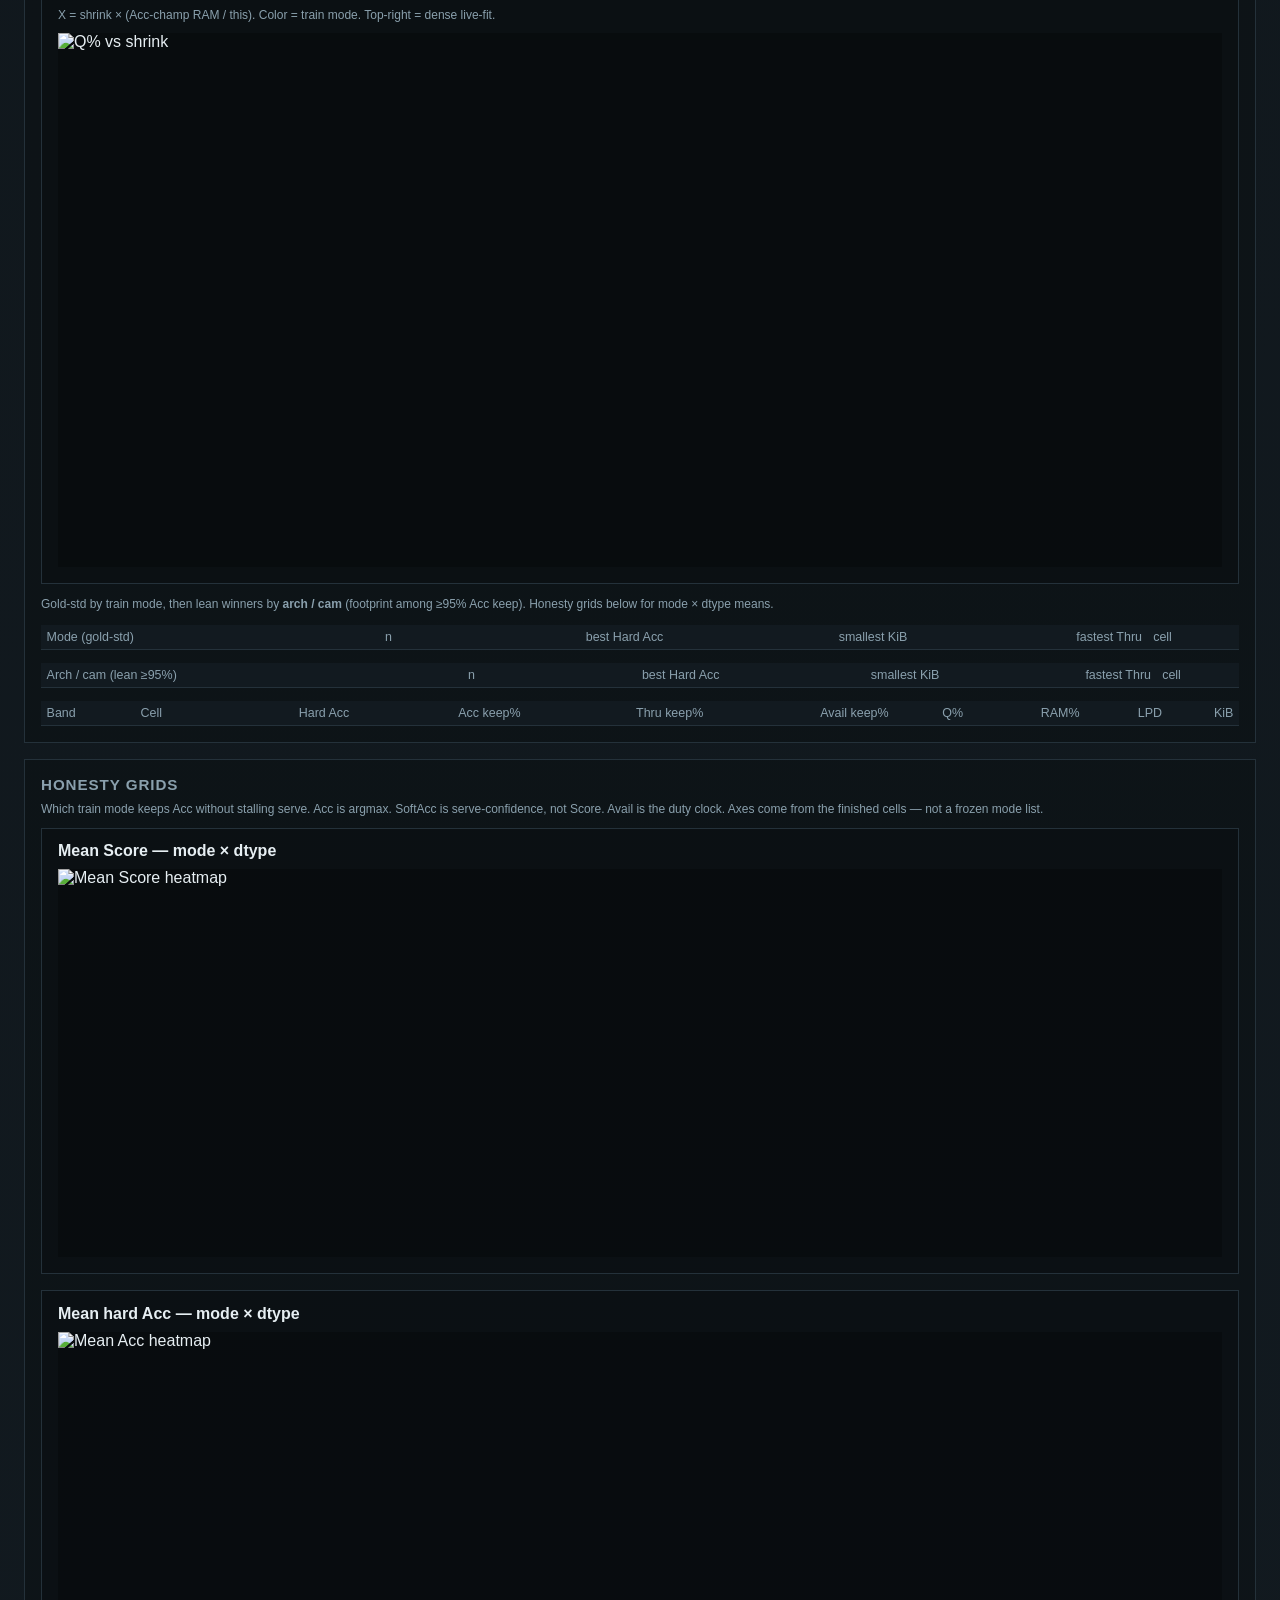
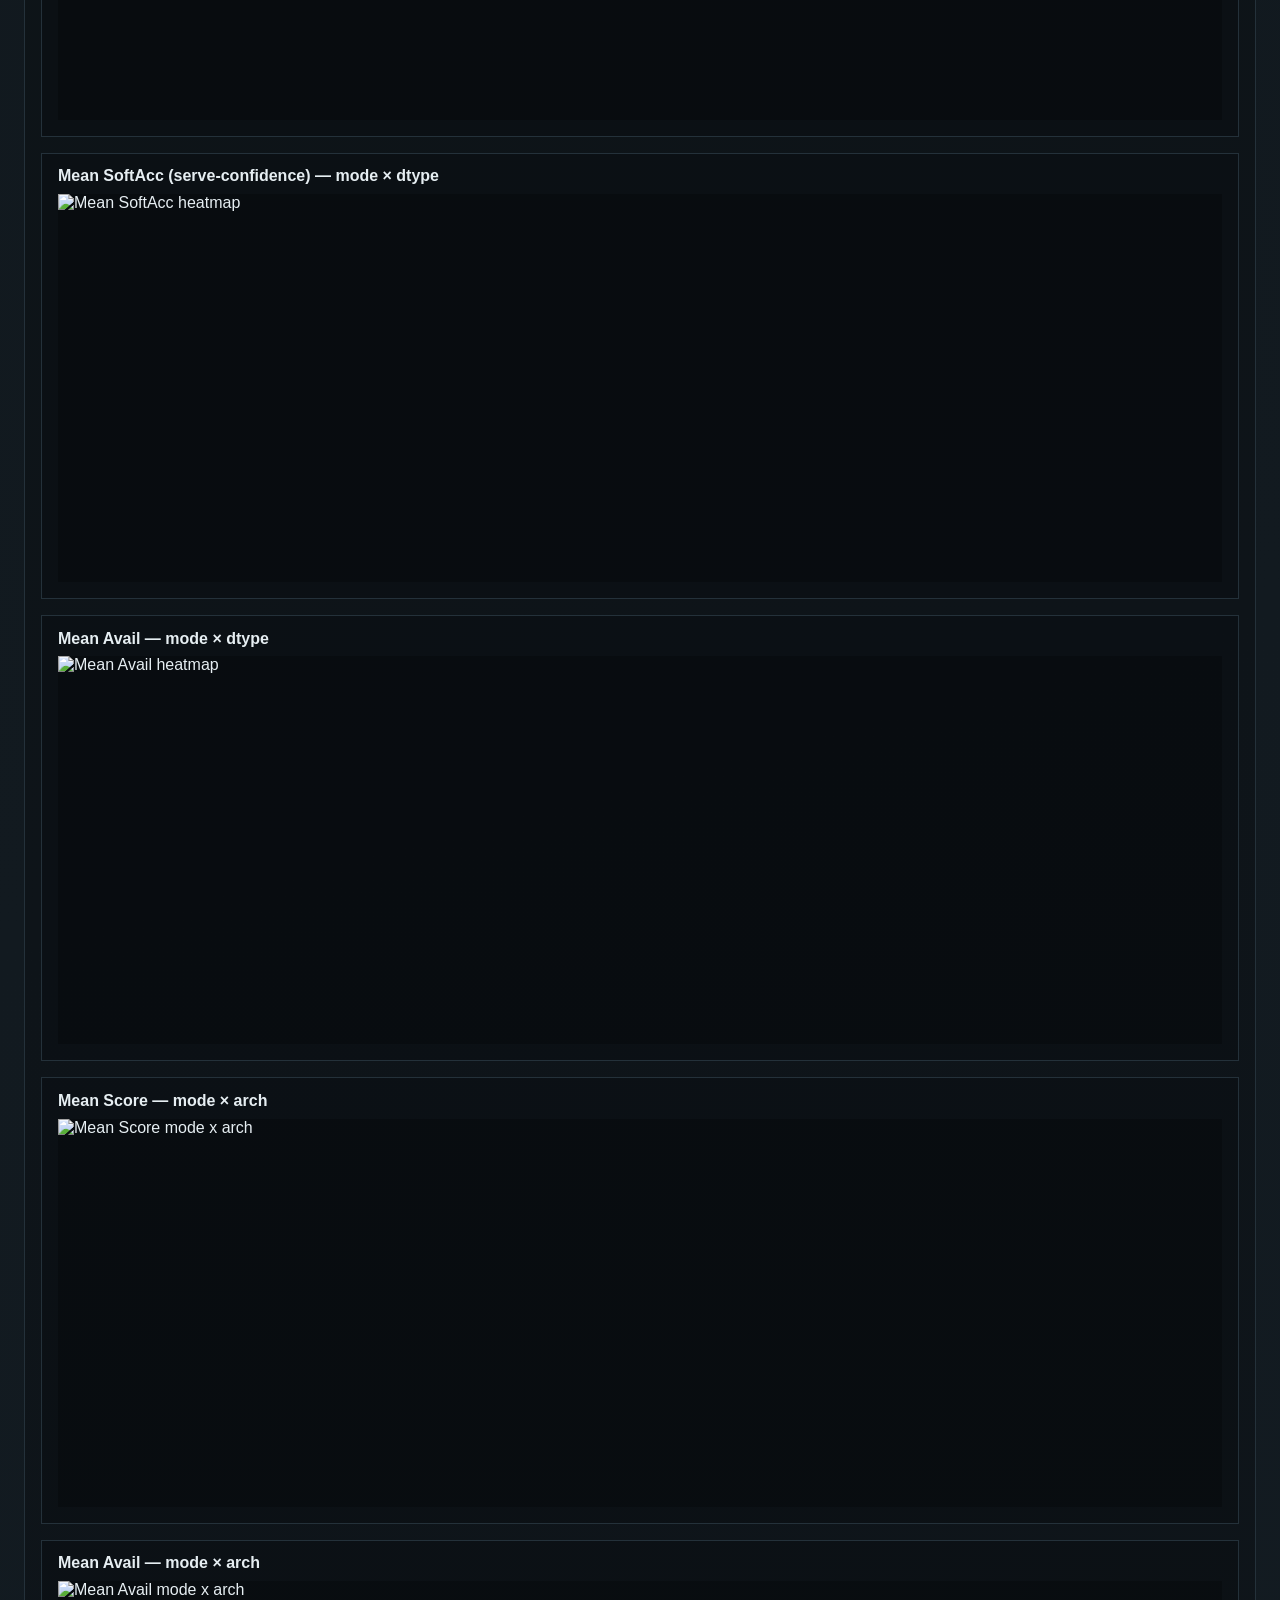
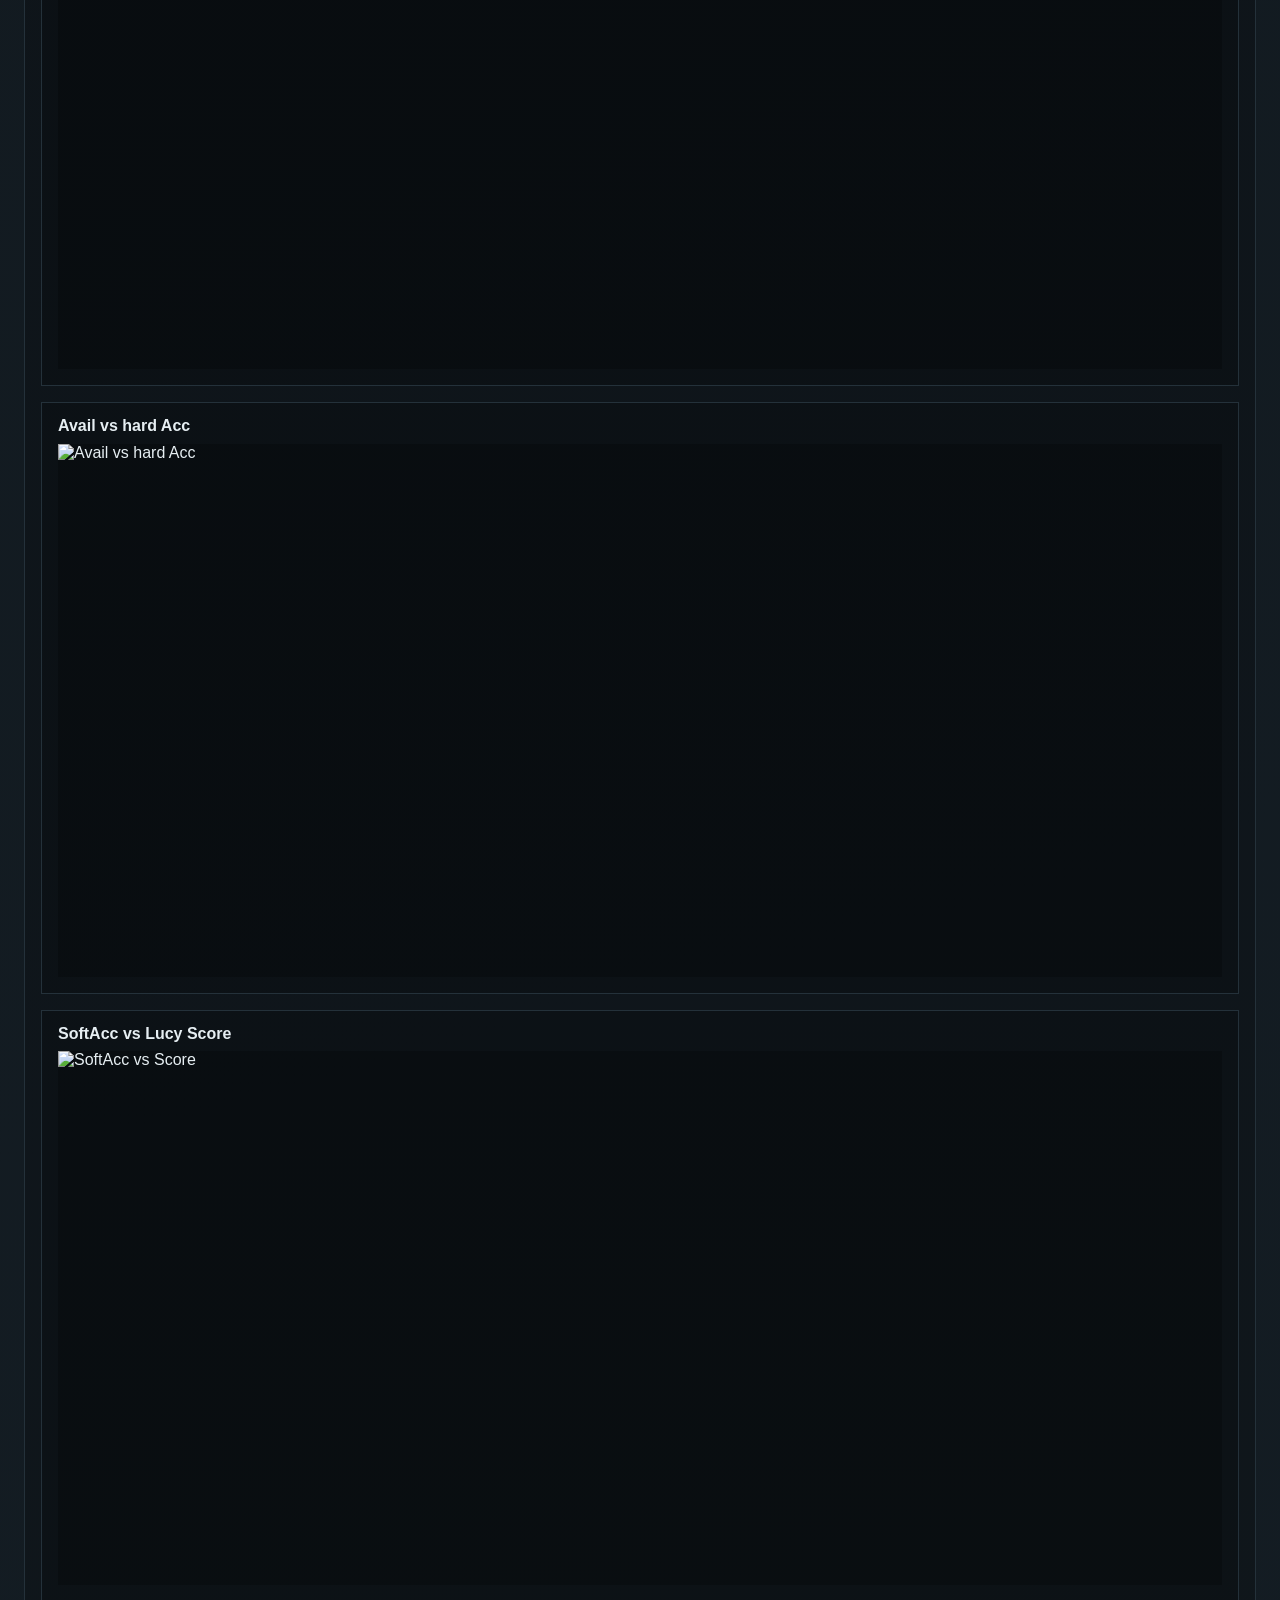
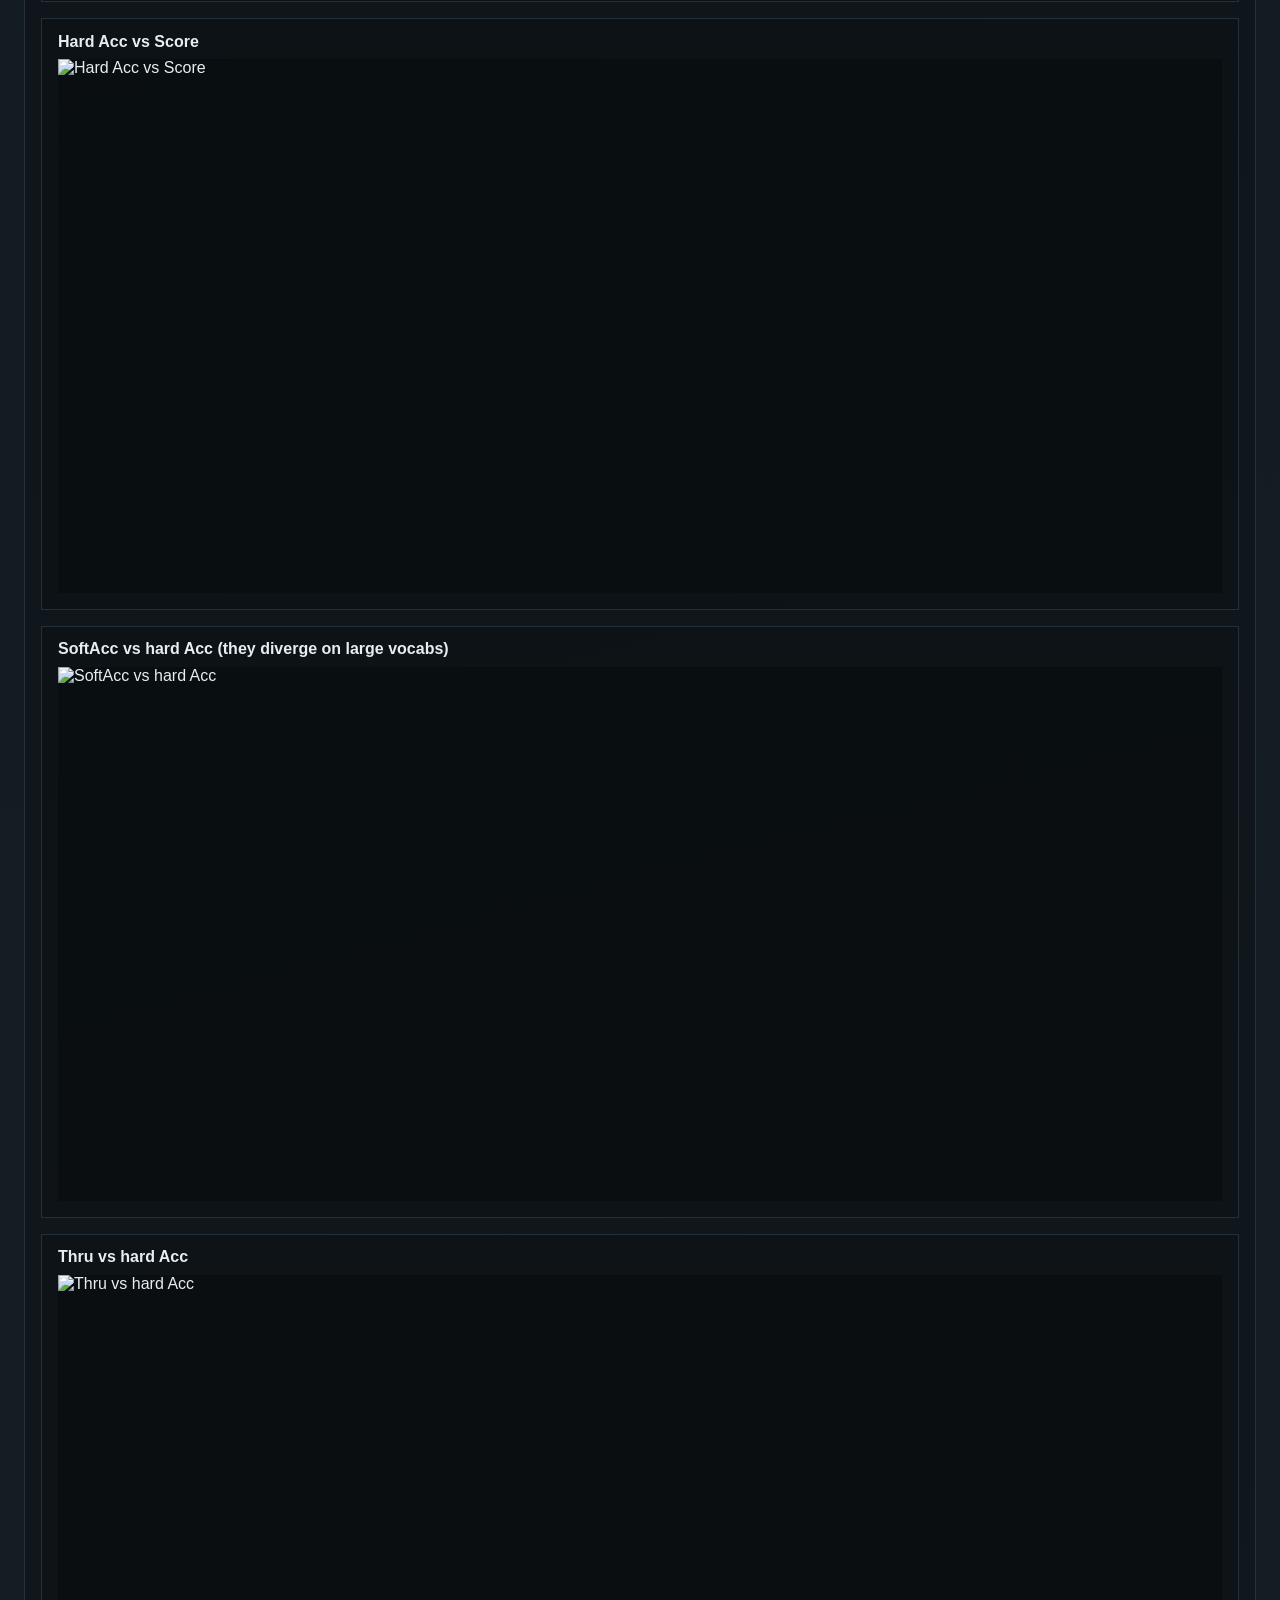
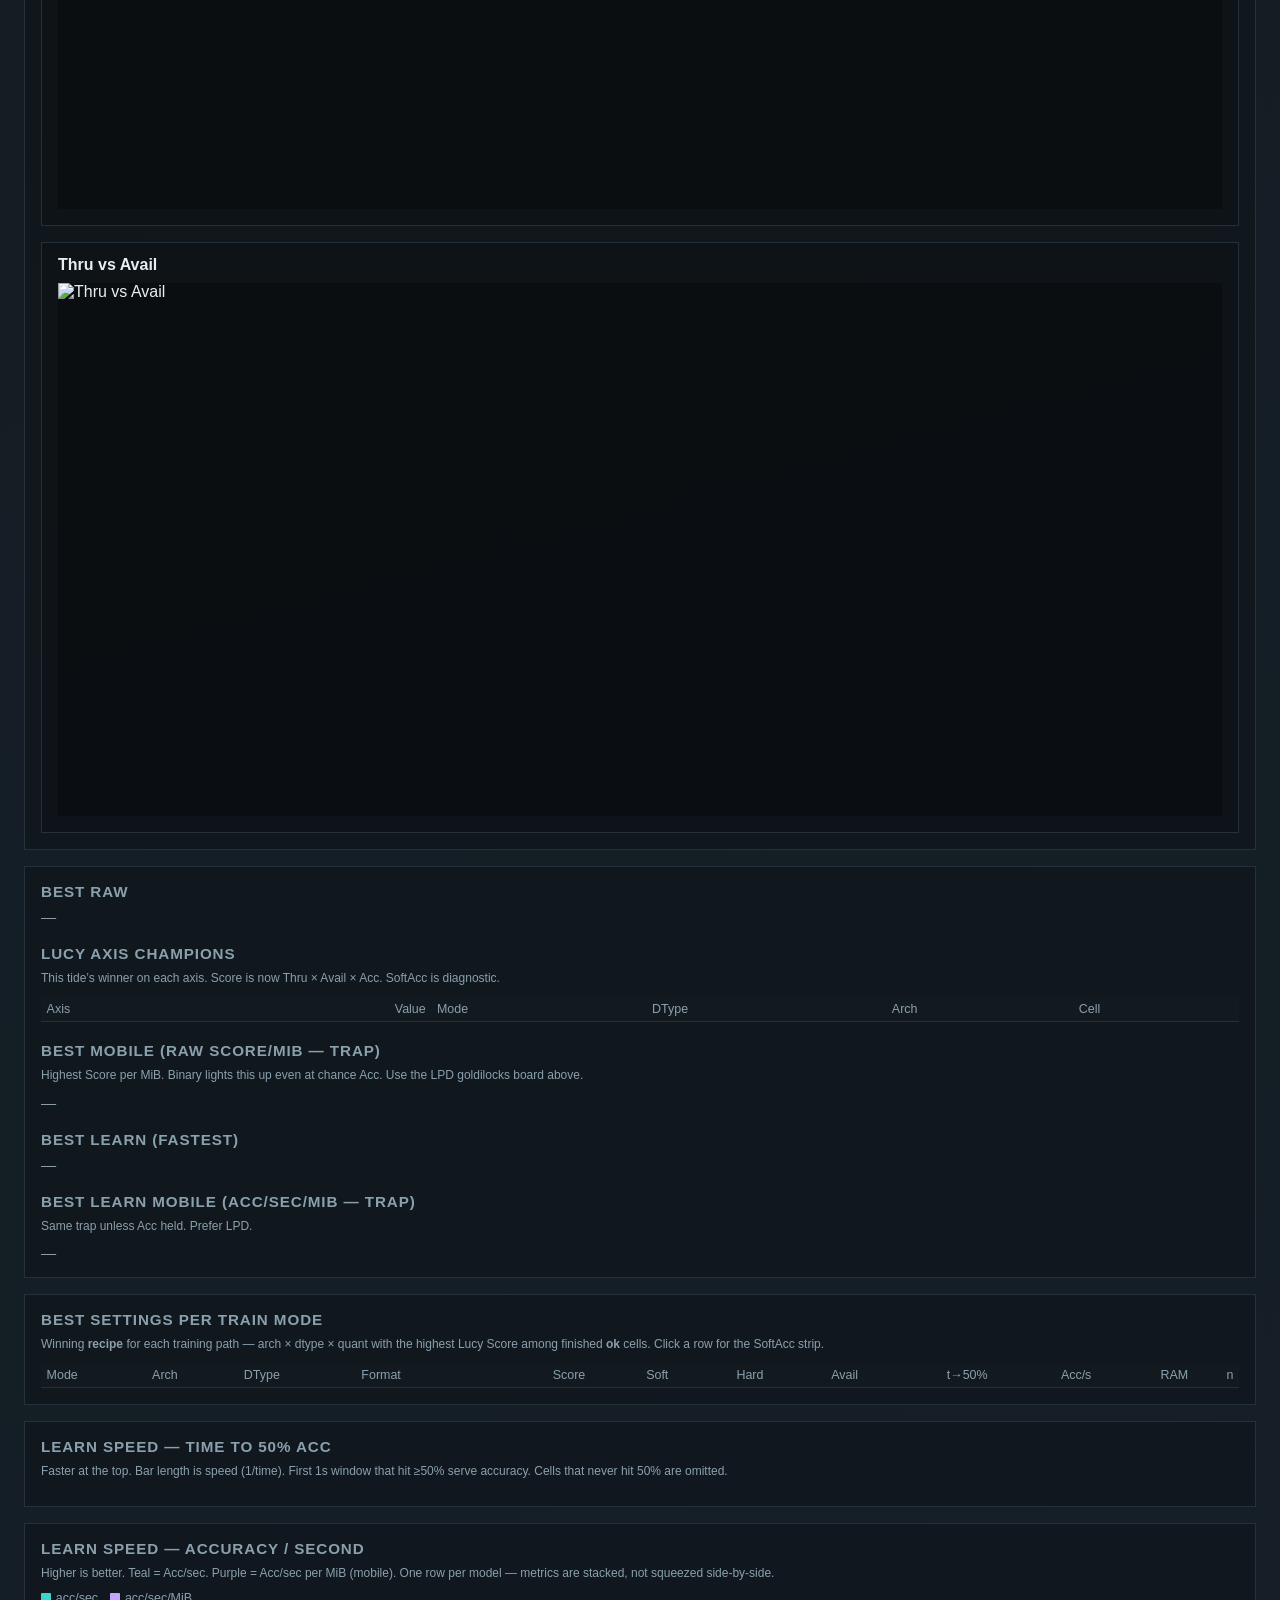
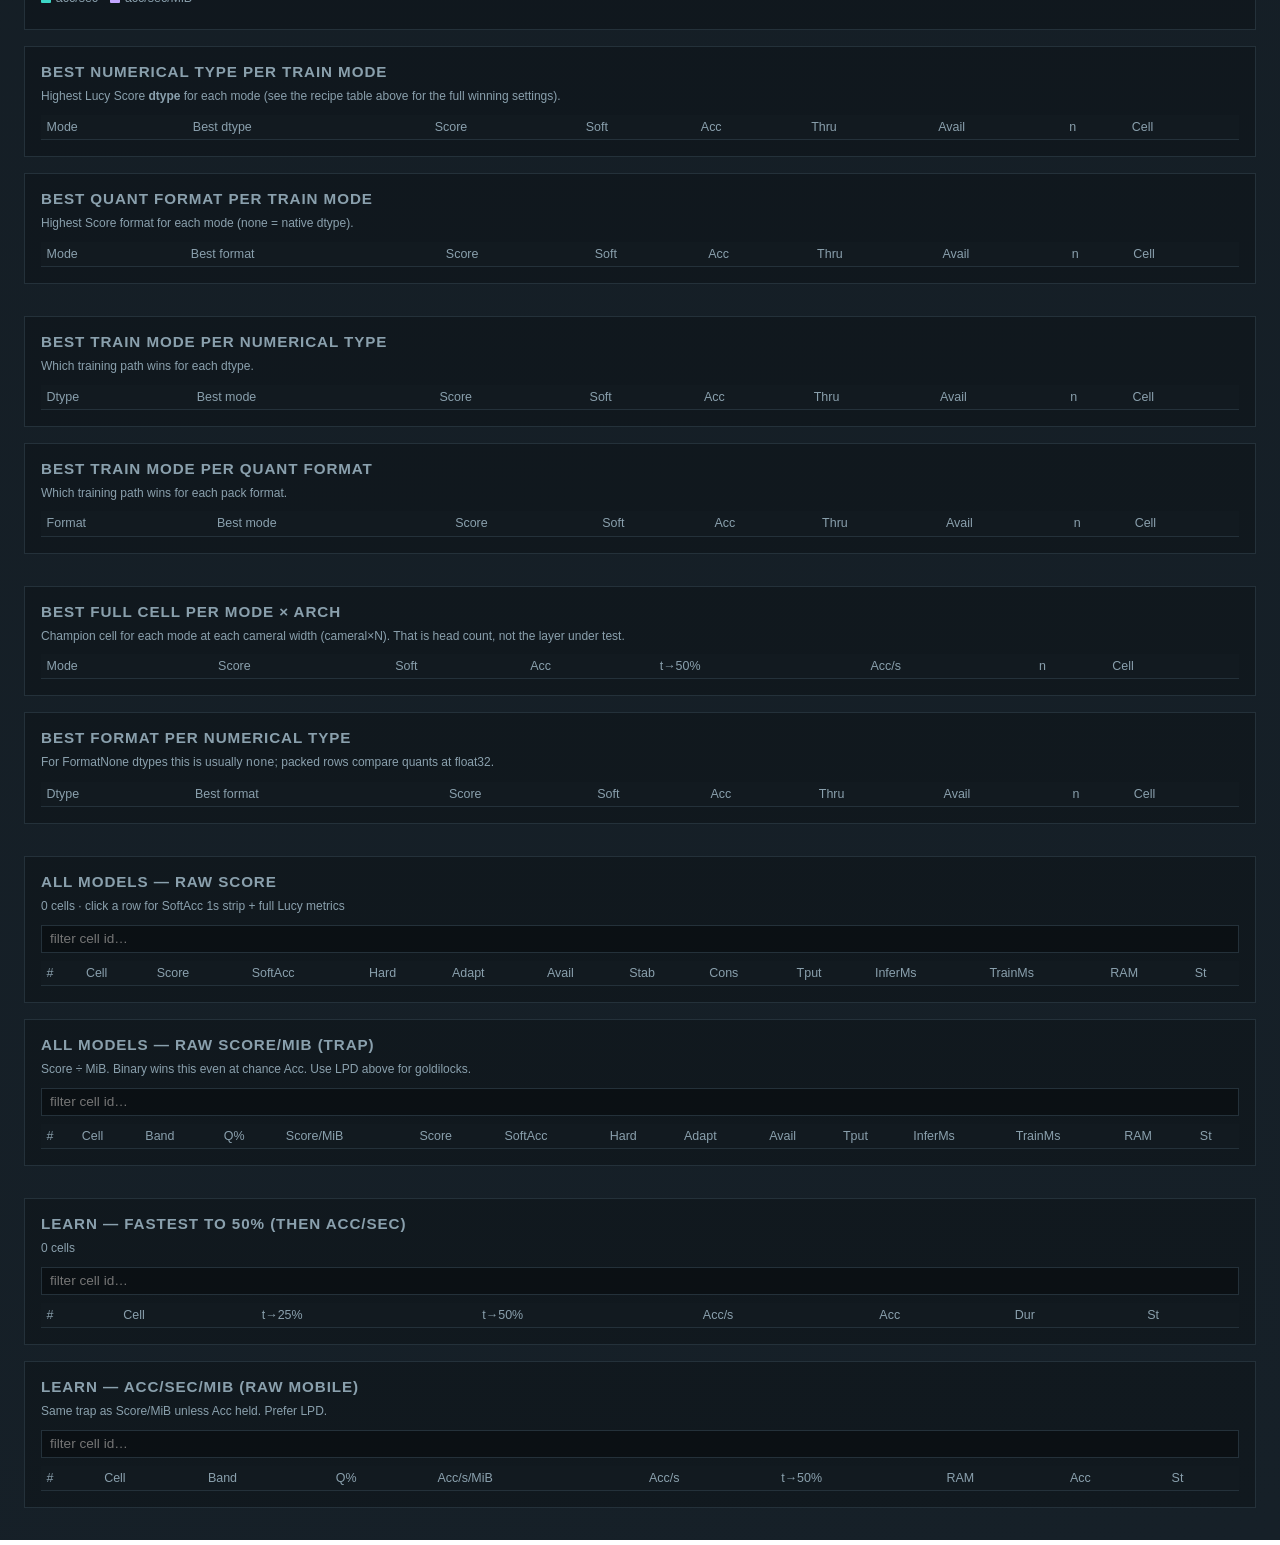
==== commit 79005ed8: "adjsuted dens" ====
--- a/dash/index.html
+++ b/dash/index.html
@@ -347,7 +347,7 @@
   <div class="meta" id="status">connecting…</div>
   <a href="/api/report.pdf" style="margin-left:auto;color:#3dd6c6;font-size:0.9rem">download PDF</a>
 </header>
-<p class="score-eq">Synthetic organism metric — Lucy density. Score = Throughput × Availability × Acc / 10,000. Acc is argmax learning. Availability is infer/(infer+train): SGD that blocks the live loop dies here. SoftAcc is serve-confidence, not Score. LPD then condenses that live-fit into RAM. Honesty grids (test48) show which train modes (FastProxy / MeshTween / Sparse) keep Acc without stalling serve.</p>
+<p class="score-eq">Synthetic organism metric — Lucy density. <b>Hard Acc</b> = argmax accuracy. <b>Acc keep %</b> = this Hard Acc ÷ Acc-champ Hard Acc (100% = matches the best Acc on the board). SoftAcc = serve-confidence, not Score. Score = Throughput × Availability × Hard Acc / 10,000. <b>Lean</b> = Acc keep ≥95%, then smallest RAM / fastest Thru / best Avail — sacrifice peak Acc only inside that band. Availability is infer/(infer+train): SGD that blocks the live loop dies here.</p>
 <p class="score-eq"><b>Mode names</b> — <code>[T]</code>=Tween · <code>[S]</code>=Split · <code>[FP]</code>=FastProxy · <code>[L]</code>=Linear · <code>[HP]</code>=HeadProxy</p>
 <p class="score-eq" id="taskSub" style="opacity:.85;font-size:0.85rem;margin-top:-0.35rem">
   Tide runs any serve+train sweep — the host picks the dataset. Finished cell IDs are skipped on resume.
@@ -402,7 +402,7 @@
       Background bands = model changes.
     </p>
     <div class="legend">
-      <span><i style="background:#e6b35a"></i>live Acc</span>
+      <span><i style="background:#e6b35a"></i>live Hard Acc</span>
       <span><i style="background:#7aa2f7"></i>live throughput</span>
       <span><i style="background:#c3a6ff"></i>live availability</span>
       <span><i style="background:#3dd6c6"></i>live lucy score</span>
@@ -423,13 +423,13 @@
   <section class="wide">
     <h2>Models ranked — live-fit + Lucy density</h2>
     <p class="hint">
-      Ranked by <b>LPD</b> (memory density of Acc/Thru/Avail). Bars: LPD, Q keep, Acc, Thru, Avail, RAM vs Acc champ.
+      Ranked by <b>LPD</b> (memory density of Acc/Thru/Avail). Bars: LPD, Q keep, <b>Hard Acc</b>, Thru, Avail, RAM vs Acc champ.
       Traps (chance Acc, tiny RAM) get LPD 0 and sink. Label is <b>mode</b> plus <b>layer · dtype · quant · head</b>.
     </p>
     <div class="legend">
       <span><i style="background:#b7791f"></i>LPD</span>
       <span><i style="background:#3dd6c6"></i>Q</span>
-      <span><i style="background:#e6b35a"></i>acc</span>
+      <span><i style="background:#e6b35a"></i>Hard Acc</span>
       <span><i style="background:#7aa2f7"></i>thru</span>
       <span><i style="background:#c3a6ff"></i>avail</span>
       <span><i style="background:#8aa0ad"></i>RAM% (smaller better)</span>
@@ -440,41 +440,44 @@
     <h2>Lucy density — synthetic organism</h2>
     <p class="hint" id="lpdHint">
       The thing being measured is a net that <b>runs and trains at the same time</b> in a small box.
-      Pure Acc is not enough: SGD can look accurate while it blocks serve and burns RAM.
-      <b>Score</b> = Thru × Avail × Acc / 10,000 (Welvet). <b>Q</b> is Acc/Thru/Avail vs learner peaks.
+      Pure Hard Acc is not enough: SGD can look accurate while it blocks serve and burns RAM.
+      <b>Hard Acc</b> = argmax. <b>Acc keep %</b> = Hard Acc ÷ Acc-champ Acc (not SoftAcc).
+      <b>Score</b> = Thru × Avail × Hard Acc / 10,000. <b>Q</b> = geomean Acc-keep / Thru-keep / Avail-keep vs learner peaks.
       <b>LPD</b> = Q × shrink vs Acc-champ RAM; 0 unless Acc keep ≥70%.
-      <b>Gold</b> = all three ≥80% at ≤20% Acc-champ RAM. <b>Gold-std</b> = Acc ≥80% plus Thru or Avail, then smallest then fastest.
-      Honesty / test48 is where FastProxy and MeshTweenSplitSparse show up as the paths that keep the live loop.
+      <b>Gold</b> = all three pillars ≥80% at ≤20% Acc-champ RAM. <b>Gold-std</b> = Acc keep ≥80% plus Thru or Avail, then smallest then fastest.
+      <b>Lean (≥95%)</b> = Acc keep ≥95% of Acc champ, then smallest RAM / fastest Thru / best Avail — the footprint win without collapsing Acc.
     </p>
     <div class="legend">
       <span><i style="background:#b7791f"></i>gold trifecta, small RAM</span>
+      <span><i style="background:#9ece6a"></i>lean ≥95% Acc keep</span>
       <span><i style="background:#e6b35a"></i>near 2+ pillars, ≤50% RAM</span>
       <span><i style="background:#3dd6c6"></i>keep 2+ pillars, fat</span>
       <span><i style="background:#7aa2f7"></i>acc-only</span>
-      <span><i style="background:#e06c75"></i>trap tiny RAM, Acc&lt;70%</span>
+      <span><i style="background:#e06c75"></i>trap tiny RAM, Acc keep&lt;70%</span>
     </div>
     <div id="lpdChamp" class="meta" style="margin-bottom:0.5rem">—</div>
+    <div id="lpdLean" class="lpd-callout empty">No lean cell yet. Need Acc keep ≥95% of Acc champ, then pick smallest RAM / fastest Thru.</div>
     <div id="lpdGold" class="lpd-callout empty">No gold cell yet. Need all three pillars at ≥80% of learner peaks in ≤20% of Acc-champ RAM.</div>
     <div id="lpdStd" class="meta" style="margin-bottom:0.5rem">—</div>
     <div class="chart-stack">
       <div class="chart-panel">
-        <h3>Consciousness radar — Acc / Thru / Avail</h3>
-        <p class="hint">Each triangle is one <b>champ cell</b> (not every model). Legend on the right: role + train mode · dtype · arch. Axes are keep-% vs learner peaks (1 = matches the best Acc/Thru/Avail seen so far).</p>
+        <h3>Consciousness radar — Acc keep / Thru keep / Avail keep</h3>
+        <p class="hint">Each triangle is one <b>champ cell</b> (Acc champ, Lean ≥95%, Gold-std, Live-fit, Lucy Score). Axes are keep-% vs learner peaks — not raw Hard Acc.</p>
         <img class="srv-chart" data-chart="radar-live" alt="Consciousness radar" width="960" height="480"/>
       </div>
       <div class="chart-panel">
-        <h3>Memory density radar — pillars × shrink</h3>
-        <p class="hint">Same champ cells, but each axis is keep × how much smaller than Acc-champ RAM. Fat accurate models shrink toward the center; traps sit at 0.</p>
+        <h3>Memory density radar — keep × shrink vs Acc-champ RAM</h3>
+        <p class="hint">Same champ cells; each axis is keep × how much smaller than Acc-champ RAM. Fat accurate models sit toward the center; traps at 0.</p>
         <img class="srv-chart" data-chart="radar-dens" alt="Memory density radar" width="960" height="480"/>
       </div>
       <div class="chart-panel">
         <h3>Q% vs RAM KiB — gold is top-left</h3>
-        <p class="hint">Every finished ok cell. Dot color = <b>train mode</b> (legend on chart). Gold ring = trifecta small-RAM. X = RAM KiB vs Acc champ; Y = Q (geomean Acc/Thru/Avail keep).</p>
+        <p class="hint">Every finished ok cell. Dot color = train mode. Gold ring = trifecta. Green ring = lean (≥95% Acc keep). Dashed lines = 20% Acc-champ RAM and 80% keep.</p>
         <img class="srv-chart" data-chart="lpd-ram" alt="Q% vs RAM" width="960" height="440"/>
       </div>
       <div class="chart-panel">
-        <h3>Acc keep % vs RAM — 80% Acc champ, 20% RAM</h3>
-        <p class="hint">Same cells, Acc keep only. Color = train mode. Gold wants high Acc keep at low RAM (top-left).</p>
+        <h3>Acc keep % vs RAM — lean 95% / gold 80% / 20% RAM</h3>
+        <p class="hint"><b>Acc keep %</b> = Hard Acc ÷ Acc-champ Acc (not SoftAcc). Gold wants high Acc keep at low RAM (top-left). Lean band is above the 95% line.</p>
         <img class="srv-chart" data-chart="lpd-acc" alt="Acc keep vs RAM" width="960" height="440"/>
       </div>
       <div class="chart-panel">
@@ -483,20 +486,29 @@
         <img class="srv-chart" data-chart="lpd-shrink" alt="Q% vs shrink" width="960" height="440"/>
       </div>
     </div>
-    <p class="hint" style="margin-top:0.75rem">Train-mode differences at a glance: <b>Honesty grids</b> below (mode × dtype / mode × arch means). Per-mode best Acc/RAM is in the mode table under these charts. Queue + mode mix live in Sweep progress.</p>
+    <p class="hint" style="margin-top:0.75rem">Gold-std by train mode, then lean winners by <b>arch / cam</b> (footprint among ≥95% Acc keep). Honesty grids below for mode × dtype means.</p>
     <div class="table-wrap" style="max-height:240px;margin-top:0.8rem">
       <table>
         <thead><tr>
-          <th>Mode</th><th class="num">n</th><th class="num">best Acc</th><th class="num">smallest KiB</th>
+          <th>Mode (gold-std)</th><th class="num">n</th><th class="num">best Hard Acc</th><th class="num">smallest KiB</th>
           <th class="num">fastest Thru</th><th>cell</th>
         </tr></thead>
         <tbody id="lpdModes"></tbody>
       </table>
     </div>
+    <div class="table-wrap" style="max-height:240px;margin-top:0.8rem">
+      <table>
+        <thead><tr>
+          <th>Arch / cam (lean ≥95%)</th><th class="num">n</th><th class="num">best Hard Acc</th><th class="num">smallest KiB</th>
+          <th class="num">fastest Thru</th><th>cell</th>
+        </tr></thead>
+        <tbody id="lpdLeanArch"></tbody>
+      </table>
+    </div>
     <div class="table-wrap" style="max-height:420px;margin-top:0.8rem">
       <table>
         <thead><tr>
-          <th>Band</th><th>Cell</th><th class="num">Acc%</th><th class="num">Thru%</th><th class="num">Avail%</th>
+          <th>Band</th><th>Cell</th><th class="num">Hard Acc</th><th class="num">Acc keep%</th><th class="num">Thru keep%</th><th class="num">Avail keep%</th>
           <th class="num">Q%</th><th class="num">RAM%</th><th class="num">LPD</th><th class="num">KiB</th>
         </tr></thead>
         <tbody id="lpdTable"></tbody>
@@ -866,7 +878,7 @@
 
 const BANDS = ['#152428','#151c2a','#241c14','#1c1424','#14241c','#241814'];
 const METRICS = [
-  { key: 'accuracy', snap: 'avg_accuracy', best: 'accuracy', label: 'Acc %', color: '#e6b35a', fixed: 100, digits: 1 },
+  { key: 'accuracy', snap: 'avg_accuracy', best: 'accuracy', label: 'Hard Acc %', color: '#e6b35a', fixed: 100, digits: 1 },
   { key: 'throughput', snap: 'throughput', best: 'throughput', label: 'throughput /s', color: '#7aa2f7', fixed: null, digits: 1 },
   { key: 'availability', snap: 'availability', best: 'availability', label: 'availability %', color: '#c3a6ff', fixed: 100, digits: 1 },
   { key: 'score', snap: 'score', best: 'score', label: 'lucy score', color: '#3dd6c6', fixed: null, digits: 3 },
@@ -882,7 +894,7 @@
 }
 function axisName(k) {
   return ({
-    availability: 'Avail %', avg_accuracy: 'Acc %', soft_acc: 'SoftAcc',
+    availability: 'Avail %', avg_accuracy: 'Hard Acc %', soft_acc: 'SoftAcc',
     score: 'Score', ram: 'RAM KiB', qpct: 'Q %', accpct: 'Acc keep %',
     shrink: 'shrink ×', throughput: 'Thru /s', adapt_pct: 'AdaptPct %',
   })[k] || k;
@@ -1545,7 +1557,7 @@
   }
   const maxLpd = Math.max(...rows.map(r => lpOf(r).lpd || 0), 1e-9);
   const maxThru = Math.max(...rows.map(r => r.snapshot?.throughput || 0), 1);
-  const head = `<div class="rank-head"><span>model</span><span>LPD</span><span>Q</span><span>acc</span><span>thru</span><span>avail</span><span>RAM%</span></div>`;
+  const head = `<div class="rank-head"><span>model</span><span>LPD</span><span>Q</span><span>HardAcc</span><span>thru</span><span>avail</span><span>RAM%</span></div>`;
   const body = rows.map(row => {
     const s = row.snapshot || {};
     const id = row.cell?.id || '';
@@ -1982,20 +1994,22 @@
   const title = document.getElementById('vsTitle');
   const hint = document.getElementById('vsHint');
   if (title) title.textContent = 'vs ' + prettyMode(vs.baseline) + ' (matched dtype × format × arch)';
-  if (hint) hint.textContent = 'AccΔ is the honest column. ScoreΔ is usually Avail (duty clock), not a better chain rule. Acc win = AccΔ > 0.5. Score win = ScoreΔ > 1. Baseline is discovered (sgd / NormalBP / StepBP) from this board.';
+  if (hint) hint.textContent = 'Δ columns are Hard Acc / SoftAcc / Avail / Thru / Score vs the baseline mode on the same recipe — not Acc-keep%. Positive = better than baseline. Acc win% = share of matched cells with Hard AccΔ > 0.5. Green bars = wins; red = losses. Use Acc keep % / Lean in Lucy density above for footprint vs Acc-champ.';
   const wrap = document.getElementById('vsTableWrap');
   if (wrap) {
-    let html = '<table><thead><tr><th>mode</th><th class="num">n</th><th class="num">AccΔ</th><th class="num">Acc win%</th><th class="num">SoftΔ</th><th class="num">AvailΔ</th><th class="num">ThruΔ</th><th class="num">ScoreΔ</th><th class="num">Score win%</th></tr></thead><tbody>';
+    let html = '<table><thead><tr><th>mode</th><th class="num">n</th><th class="num">Hard AccΔ</th><th class="num">Acc win%</th><th class="num">SoftΔ</th><th class="num">AvailΔ</th><th class="num">ThruΔ</th><th class="num">ScoreΔ</th><th class="num">Score win%</th></tr></thead><tbody>';
     vs.modes.forEach(m => {
+      const acc = m.acc_delta||0, thr = m.thru_delta||0, av = m.avail_delta||0, sc = m.score_delta||0;
+      const tone = (v) => v > 0.5 ? 'color:#2da696' : (v < -0.5 ? 'color:#c53030' : '');
       html += `<tr>
         <td>${prettyMode(m.mode||'')}</td>
         <td class="num">${m.n||0}</td>
-        <td class="num">${(m.acc_delta||0).toFixed(1)}</td>
+        <td class="num" style="${tone(acc)}">${acc>=0?'+':''}${acc.toFixed(1)}</td>
         <td class="num">${(m.acc_win||0).toFixed(0)}</td>
-        <td class="num">${(m.soft_delta||0).toFixed(1)}</td>
-        <td class="num">${(m.avail_delta||0).toFixed(1)}</td>
-        <td class="num">${(m.thru_delta||0).toFixed(0)}</td>
-        <td class="num">${(m.score_delta||0).toFixed(1)}</td>
+        <td class="num">${(m.soft_delta||0)>=0?'+':''}${(m.soft_delta||0).toFixed(1)}</td>
+        <td class="num" style="${tone(av)}">${av>=0?'+':''}${av.toFixed(1)}</td>
+        <td class="num" style="${tone(thr)}">${thr>=0?'+':''}${thr.toFixed(0)}</td>
+        <td class="num" style="${tone(sc)}">${sc>=0?'+':''}${sc.toFixed(1)}</td>
         <td class="num">${(m.score_win||0).toFixed(0)}</td>
       </tr>`;
     });
@@ -2004,18 +2018,19 @@
   const stack = document.getElementById('vsStack');
   if (!stack) return;
   const heats = [
-    ['AccΔ vs ' + vs.baseline + ' — mode × dtype', vs.by_dtype, 'acc'],
+    ['Hard AccΔ vs ' + vs.baseline + ' — mode × dtype (green=win)', vs.by_dtype, 'acc'],
     ['ScoreΔ vs ' + vs.baseline + ' — mode × dtype', vs.by_dtype, 'score'],
     ['AvailΔ vs ' + vs.baseline + ' — mode × dtype', vs.by_dtype, 'avail'],
-    ['AccΔ vs ' + vs.baseline + ' — mode × arch', vs.by_arch, 'acc'],
+    ['Hard AccΔ vs ' + vs.baseline + ' — mode × arch / cam', vs.by_arch, 'acc'],
   ];
   if ((vs.by_layer || []).length) {
-    heats.push(['AccΔ vs ' + vs.baseline + ' — mode × layer', vs.by_layer, 'acc']);
+    heats.push(['Hard AccΔ vs ' + vs.baseline + ' — mode × layer', vs.by_layer, 'acc']);
   }
   let html = `
-    <div class="chart-panel"><h3>mean AccΔ vs ${vs.baseline}</h3><canvas id="vsBarAcc" width="960" height="${Math.max(160, vs.modes.length*28)}"></canvas></div>
-    <div class="chart-panel"><h3>mean ScoreΔ vs ${vs.baseline}</h3><canvas id="vsBarScore" width="960" height="${Math.max(160, vs.modes.length*28)}"></canvas></div>
-    <div class="chart-panel"><h3>mean AvailΔ vs ${vs.baseline}</h3><canvas id="vsBarAvail" width="960" height="${Math.max(160, vs.modes.length*28)}"></canvas></div>`;
+    <div class="chart-panel"><h3>mean Hard AccΔ vs ${prettyMode(vs.baseline)} (pp)</h3><canvas id="vsBarAcc" width="960" height="${Math.max(160, vs.modes.length*28)}"></canvas></div>
+    <div class="chart-panel"><h3>mean ThruΔ vs ${prettyMode(vs.baseline)}</h3><canvas id="vsBarThru" width="960" height="${Math.max(160, vs.modes.length*28)}"></canvas></div>
+    <div class="chart-panel"><h3>mean ScoreΔ vs ${prettyMode(vs.baseline)}</h3><canvas id="vsBarScore" width="960" height="${Math.max(160, vs.modes.length*28)}"></canvas></div>
+    <div class="chart-panel"><h3>mean AvailΔ vs ${prettyMode(vs.baseline)}</h3><canvas id="vsBarAvail" width="960" height="${Math.max(160, vs.modes.length*28)}"></canvas></div>`;
   heats.forEach((h, i) => {
     html += `<div class="chart-panel"><h3>${h[0]}</h3><div class="table-wrap" id="vsHeat${i}"></div></div>`;
   });
@@ -2024,6 +2039,7 @@
   }
   stack.innerHTML = html;
   drawSignedBars('vsBarAcc', vs.modes, 'acc_delta');
+  drawSignedBars('vsBarThru', vs.modes, 'thru_delta');
   drawSignedBars('vsBarScore', vs.modes, 'score_delta');
   drawSignedBars('vsBarAvail', vs.modes, 'avail_delta');
   heats.forEach((h, i) => {
@@ -2032,7 +2048,7 @@
   });
   const famEl = document.getElementById('vsFam');
   if (famEl) {
-    famEl.innerHTML = '<table><thead><tr><th>step</th><th>plain</th><th class="num">n</th><th class="num">mean |AccΔ|</th></tr></thead><tbody>' +
+    famEl.innerHTML = '<table><thead><tr><th>step</th><th>plain</th><th class="num">n</th><th class="num">mean |Hard AccΔ|</th></tr></thead><tbody>' +
       vs.families.map(f => `<tr><td>${f.step||''}</td><td>${f.plain||''}</td><td class="num">${f.n||0}</td><td class="num">${(f.mean_abs_acc||0).toFixed(2)}</td></tr>`).join('') +
       '</tbody></table>';
   }
@@ -2241,31 +2257,47 @@
 function drawLPD() {
   const l = (lastLive && lastLive.lpd) || {};
   const champEl = document.getElementById('lpdChamp');
+  const leanEl = document.getElementById('lpdLean');
   const goldEl = document.getElementById('lpdGold');
   const stdEl = document.getElementById('lpdStd');
   const tb = document.getElementById('lpdTable');
   const modesEl = document.getElementById('lpdModes');
+  const leanArchEl = document.getElementById('lpdLeanArch');
   const gold = l.gold || [];
   const near = l.near || [];
   const trap = l.trap || [];
+  const lean = l.lean || [];
   if (champEl) {
     const c = l.champ || {};
     const ac = l.acc_champ || {};
     const lc = l.live_champ || {};
     champEl.innerHTML = ac.id || c.id
-      ? `<span class="pill">acc champ</span> ${prettyCellId(ac.id||'—')} · Acc ${(ac.avg_accuracy||0).toFixed(1)} · Thru ${(ac.throughput||0).toFixed(0)} · ${(ac.ram_kib||0).toFixed(1)} KiB
-         · <span class="pill">lucy score</span> ${prettyCellId(c.id||'—')} · Score ${(c.score||0).toFixed(1)} · Acc ${(c.avg_accuracy||0).toFixed(1)} · Soft ${(c.soft_acc||0).toFixed(1)}
+      ? `<span class="pill">Acc champ (Hard Acc)</span> ${prettyCellId(ac.id||'—')} · Hard Acc ${(ac.avg_accuracy||0).toFixed(1)}% · Thru ${(ac.throughput||0).toFixed(0)} · ${(ac.ram_kib||0).toFixed(1)} KiB
+         · <span class="pill">lucy score</span> ${prettyCellId(c.id||'—')} · Score ${(c.score||0).toFixed(1)} · Hard Acc ${(c.avg_accuracy||0).toFixed(1)}% · Soft ${(c.soft_acc||0).toFixed(1)}
          · <span class="pill">live-fit</span> ${prettyCellId(lc.id||'—')}
-         · <span class="pill">gold ${gold.length}</span> <span class="pill">near ${near.length}</span> <span class="pill">trap ${trap.length}</span>
+         · <span class="pill">gold ${gold.length}</span> <span class="pill">near ${near.length}</span> <span class="pill">lean ${lean.length}</span> <span class="pill">trap ${trap.length}</span>
          <div style="margin-top:0.35rem">board fastest ${prettyCellId(l.fast_id||'—')} · ${(l.fast_thru||0).toFixed(0)}/s
          · learner Thru peak ${(l.peak_thru||0).toFixed(0)} · learner Avail peak ${(l.peak_avail||0).toFixed(1)}%</div>`
       : 'Need finished ok cells.';
+  }
+  if (leanEl) {
+    const lc = l.lean_champ || {};
+    if (lc.id) {
+      leanEl.className = 'lpd-callout';
+      leanEl.innerHTML = `<b>Lean ≥95% Acc keep</b> — smallest RAM among cells with Hard Acc ≥95% of Acc champ:
+        ${prettyCellId(lc.id)} · Hard Acc ${(lc.avg_accuracy||0).toFixed(1)}% · Acc keep ${((lc.rel_acc||0)*100).toFixed(0)}% ·
+        ${(lc.throughput||0).toFixed(0)}/s · Avail ${(lc.availability||0).toFixed(1)}% · ${(lc.ram_kib||0).toFixed(1)} KiB
+        · <span class="pill">${lean.length} in band</span>`;
+    } else {
+      leanEl.className = 'lpd-callout empty';
+      leanEl.textContent = 'No lean cell yet. Need Acc keep ≥95% of Acc champ, then pick smallest RAM / fastest Thru.';
+    }
   }
   if (goldEl) {
     if (gold.length) {
       goldEl.className = 'lpd-callout';
       goldEl.innerHTML = '<b>Gold</b> — ' + gold.slice(0, 8).map(r =>
-        `${prettyCellId(r.id)} · Q ${((r.q||0)*100).toFixed(0)}% · ${((r.ram_frac||0)*100).toFixed(0)}% Acc-champ RAM · ${ (r.shrink||0).toFixed(1)}× smaller`
+        `${prettyCellId(r.id)} · Q ${((r.q||0)*100).toFixed(0)}% · Acc keep ${((r.rel_acc||0)*100).toFixed(0)}% · ${((r.ram_frac||0)*100).toFixed(0)}% Acc-champ RAM · ${ (r.shrink||0).toFixed(1)}× smaller`
       ).join('<br>');
     } else {
       goldEl.className = 'lpd-callout empty';
@@ -2275,8 +2307,8 @@
   if (stdEl) {
     const s = l.gold_std || {};
     stdEl.innerHTML = s.id
-      ? `<span class="pill">gold-std</span> Acc ≥80% plus Thru or Avail ≥80%, then smallest+fastest: ${prettyCellId(s.id)} · mode <b>${prettyMode(s.mode||'—')}</b> · Acc ${(s.avg_accuracy||0).toFixed(1)} · ${(s.throughput||0).toFixed(0)}/s · ${(s.ram_kib||0).toFixed(1)} KiB`
-      : 'No gold-std yet — need Acc ≥80% of Acc champ plus at least one other pillar.';
+      ? `<span class="pill">gold-std</span> Acc keep ≥80% plus Thru or Avail ≥80%, then smallest+fastest: ${prettyCellId(s.id)} · mode <b>${prettyMode(s.mode||'—')}</b> · Hard Acc ${(s.avg_accuracy||0).toFixed(1)}% · Acc keep ${((s.rel_acc||0)*100).toFixed(0)}% · ${(s.throughput||0).toFixed(0)}/s · ${(s.ram_kib||0).toFixed(1)} KiB`
+      : 'No gold-std yet — need Acc keep ≥80% of Acc champ plus at least one other pillar.';
   }
   if (modesEl) {
     const modes = l.gold_modes || [];
@@ -2293,11 +2325,27 @@
     </tr>`;
     }).join('') : '<tr><td colspan="6">no 2+ pillar Acc-keep cells yet</td></tr>';
   }
+  if (leanArchEl) {
+    const arches = l.lean_by_arch || [];
+    leanArchEl.innerHTML = arches.length ? arches.map(m => {
+      let cell = m.smallest || '';
+      if (m.fastest && m.fastest !== m.smallest) cell += ' / ' + m.fastest;
+      return `<tr>
+      <td>${(m.mode||'—').replace(/^cnn$/i,'single')}</td>
+      <td class="num">${m.n||0}</td>
+      <td class="num">${(m.best_acc||0).toFixed(1)}</td>
+      <td class="num">${(m.min_ram_kib||0).toFixed(1)}</td>
+      <td class="num">${(m.max_thru||0).toFixed(0)}</td>
+      <td class="cellid">${formatCellHTML(null, cell)}</td>
+    </tr>`;
+    }).join('') : '<tr><td colspan="6">no lean (≥95% Acc keep) cells yet</td></tr>';
+  }
   const rows = l.top || [];
   if (tb) {
     tb.innerHTML = rows.length ? rows.map(r => `<tr class="clickable" data-cell="${escAttr(r.id||'')}" style="color:${bandColor(r.band)}">
       <td>${r.band||'—'}</td>
       <td class="cellid">${formatCellHTML(null, r.id)}</td>
+      <td class="num">${(r.avg_accuracy||0).toFixed(1)}</td>
       <td class="num">${((r.rel_acc||0)*100).toFixed(0)}</td>
       <td class="num">${((r.rel_thru||0)*100).toFixed(0)}</td>
       <td class="num">${((r.rel_avail||0)*100).toFixed(0)}</td>
@@ -2305,7 +2353,7 @@
       <td class="num">${((r.ram_frac||0)*100).toFixed(0)}</td>
       <td class="num">${(r.lpd||0).toFixed(2)}</td>
       <td class="num">${(r.ram_kib||0).toFixed(1)}</td>
-    </tr>`).join('') : '<tr><td colspan="9">no finished ok cells yet</td></tr>';
+    </tr>`).join('') : '<tr><td colspan="10">no finished ok cells yet</td></tr>';
     bindRowClicks(tb);
   }
 }
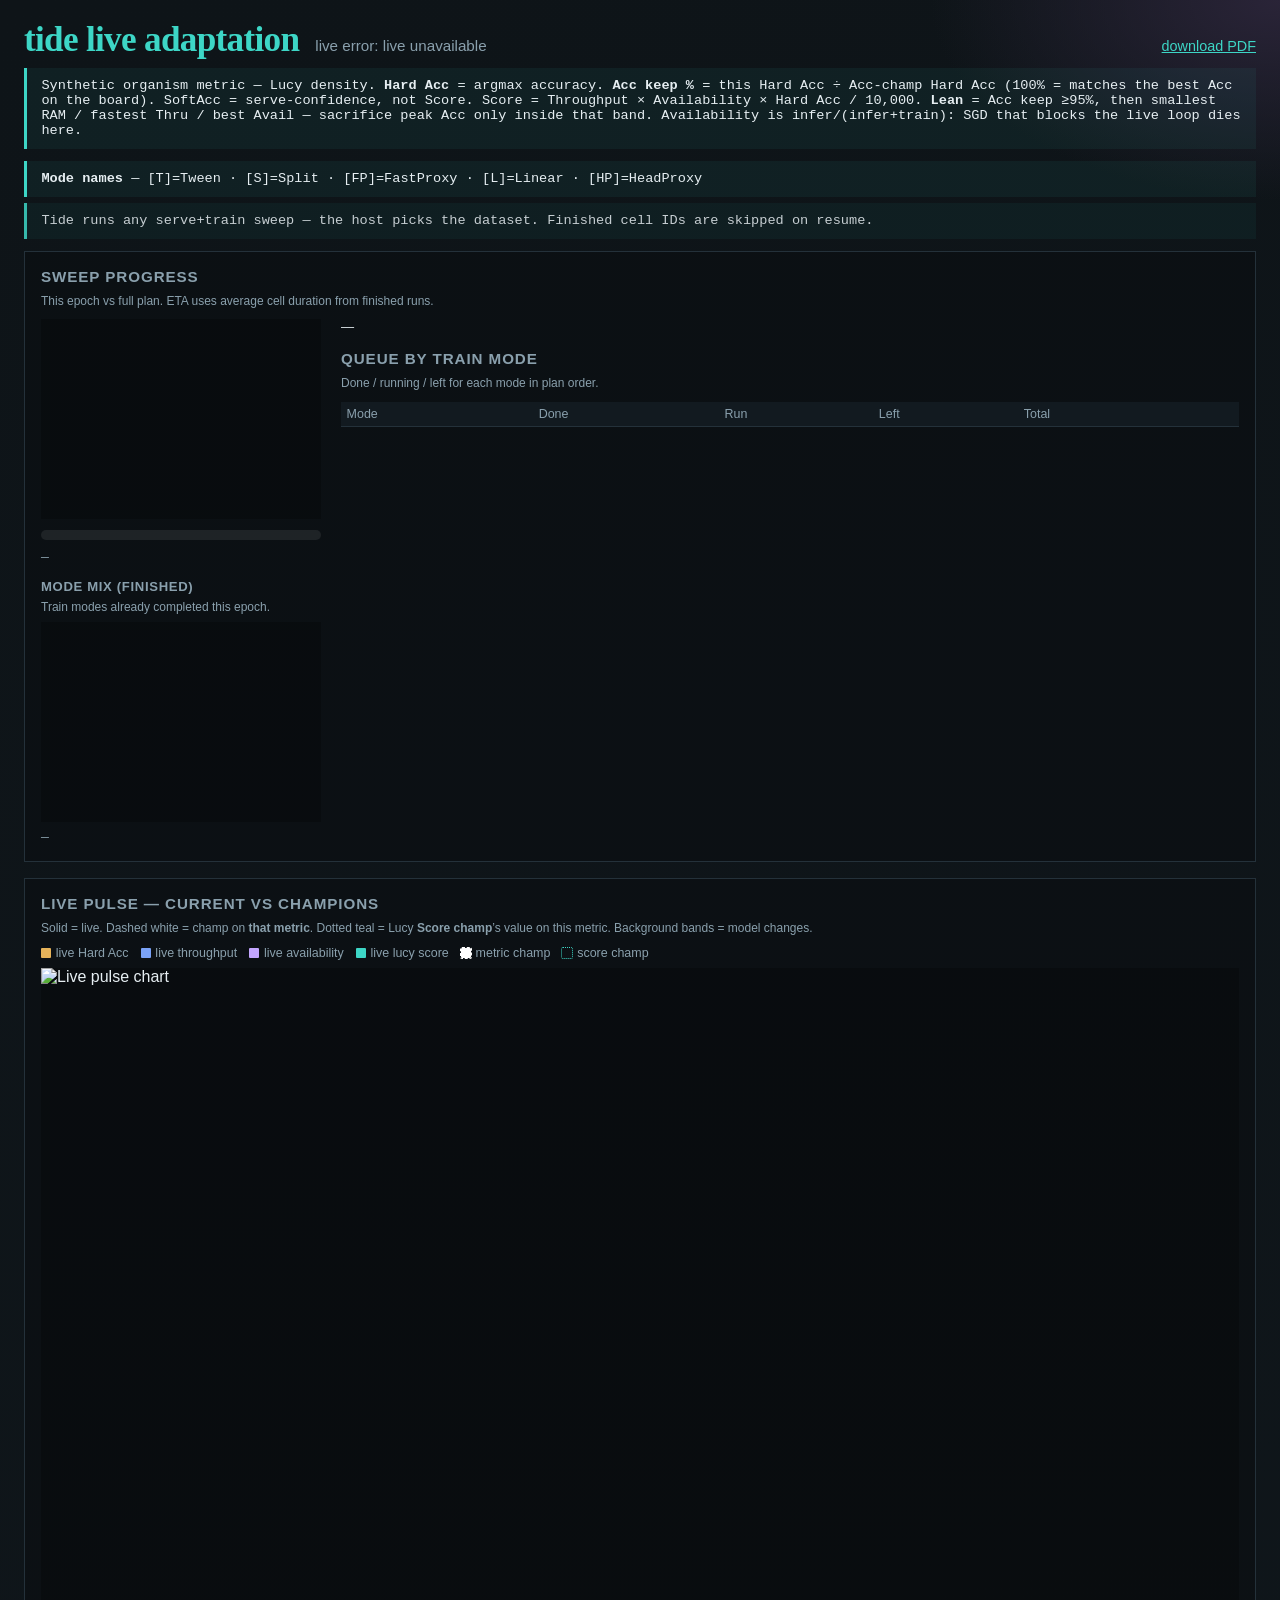
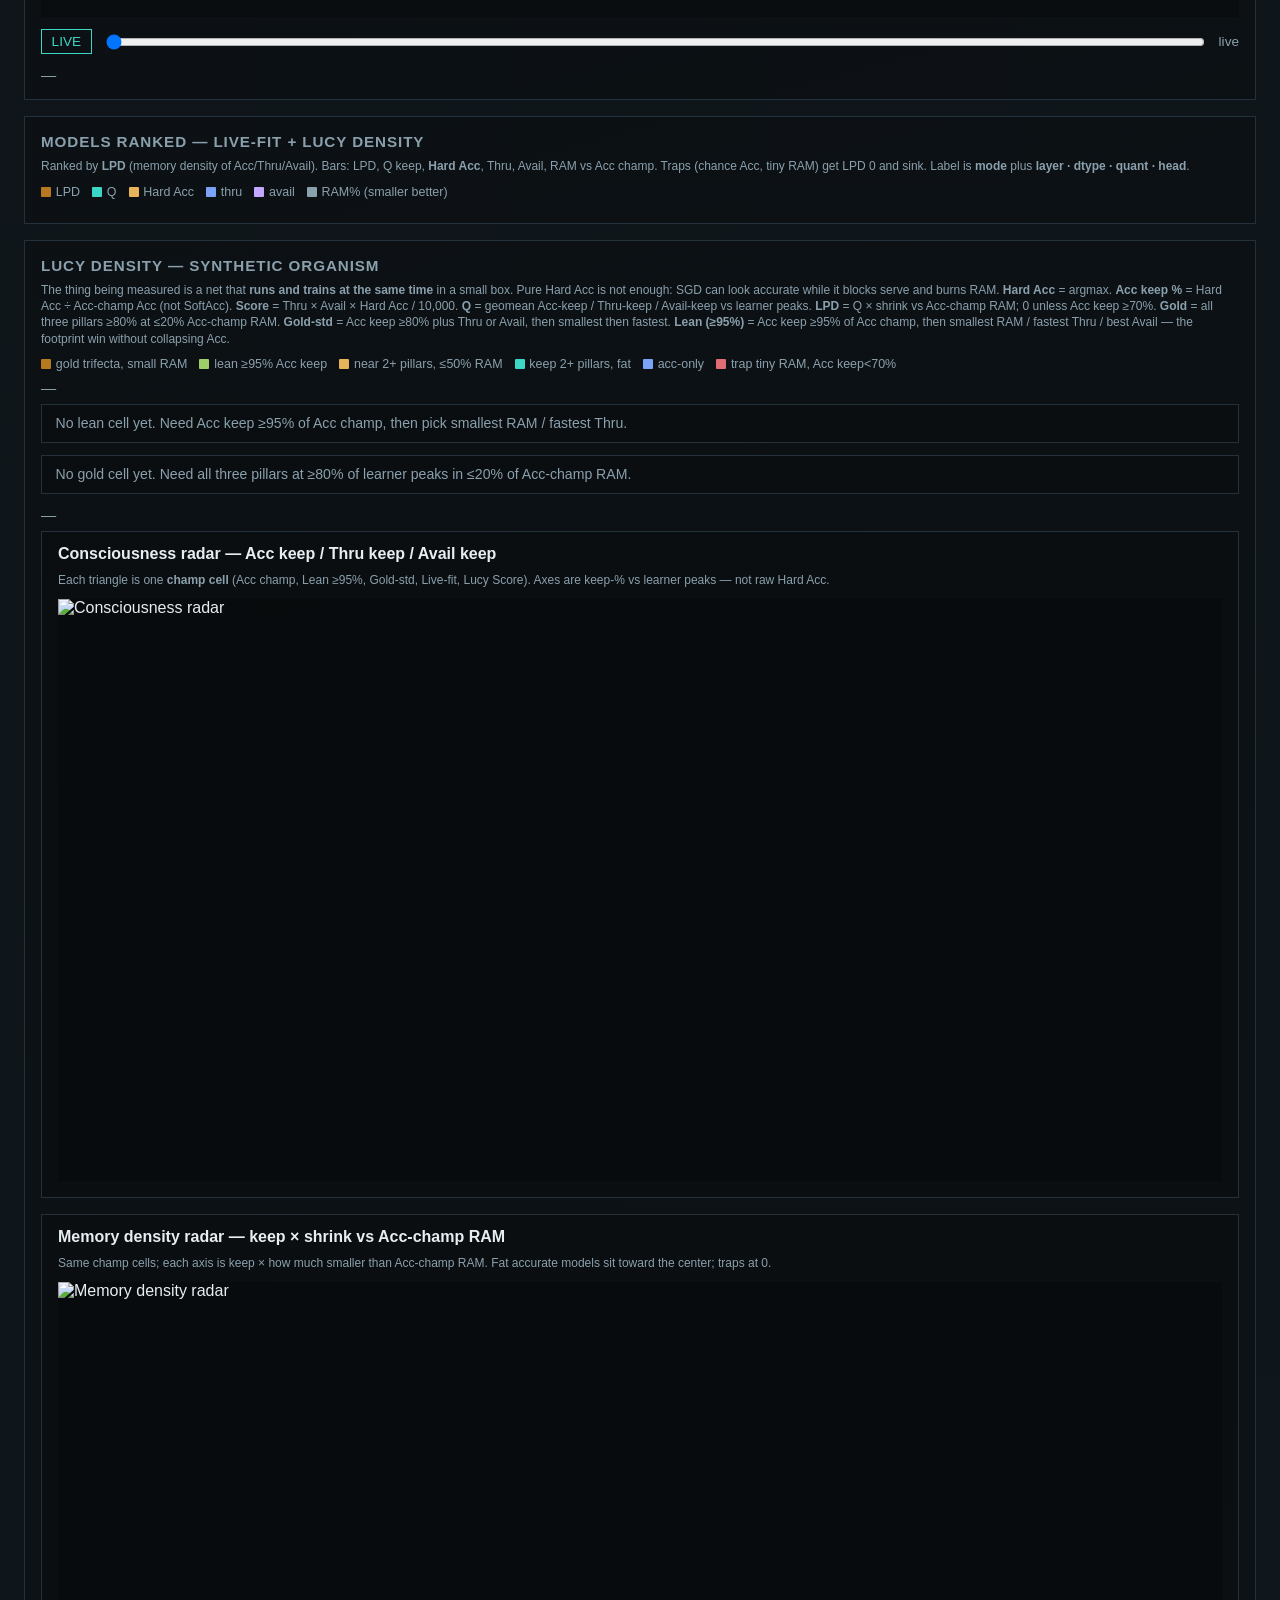
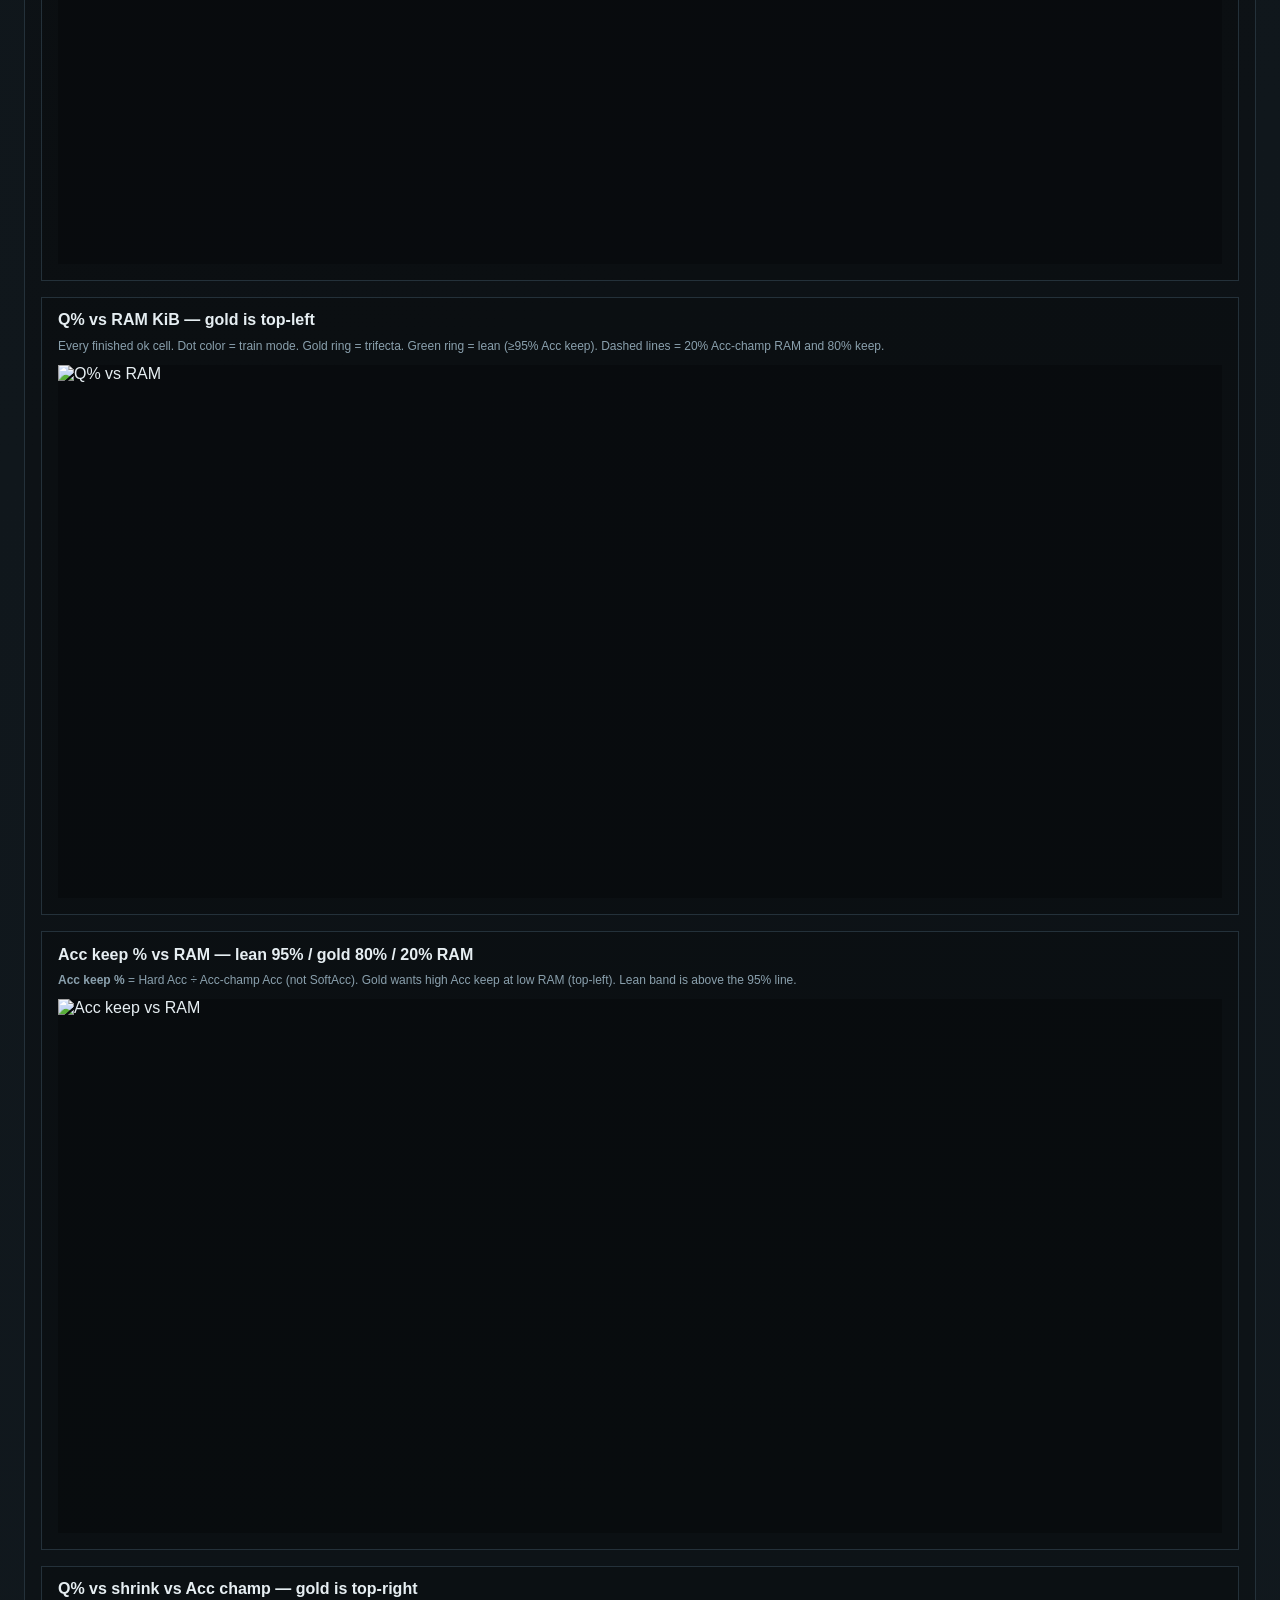
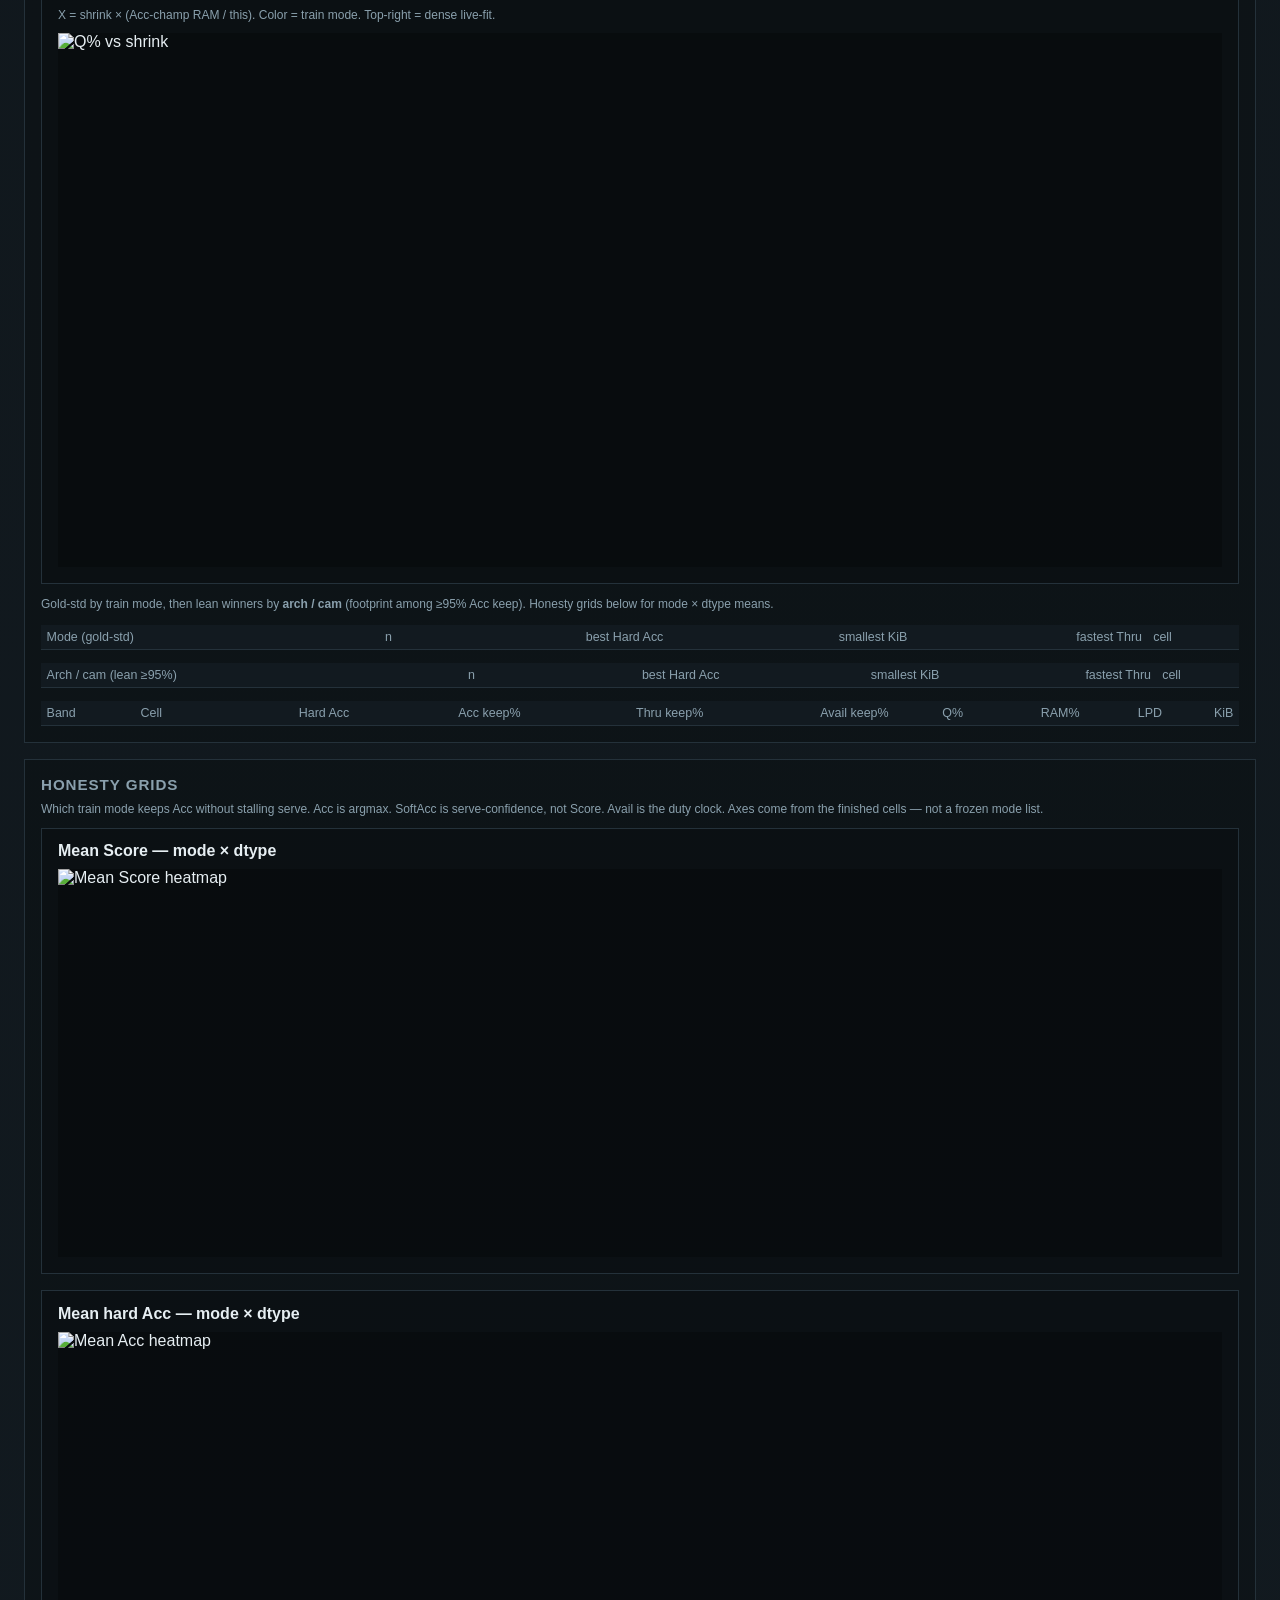
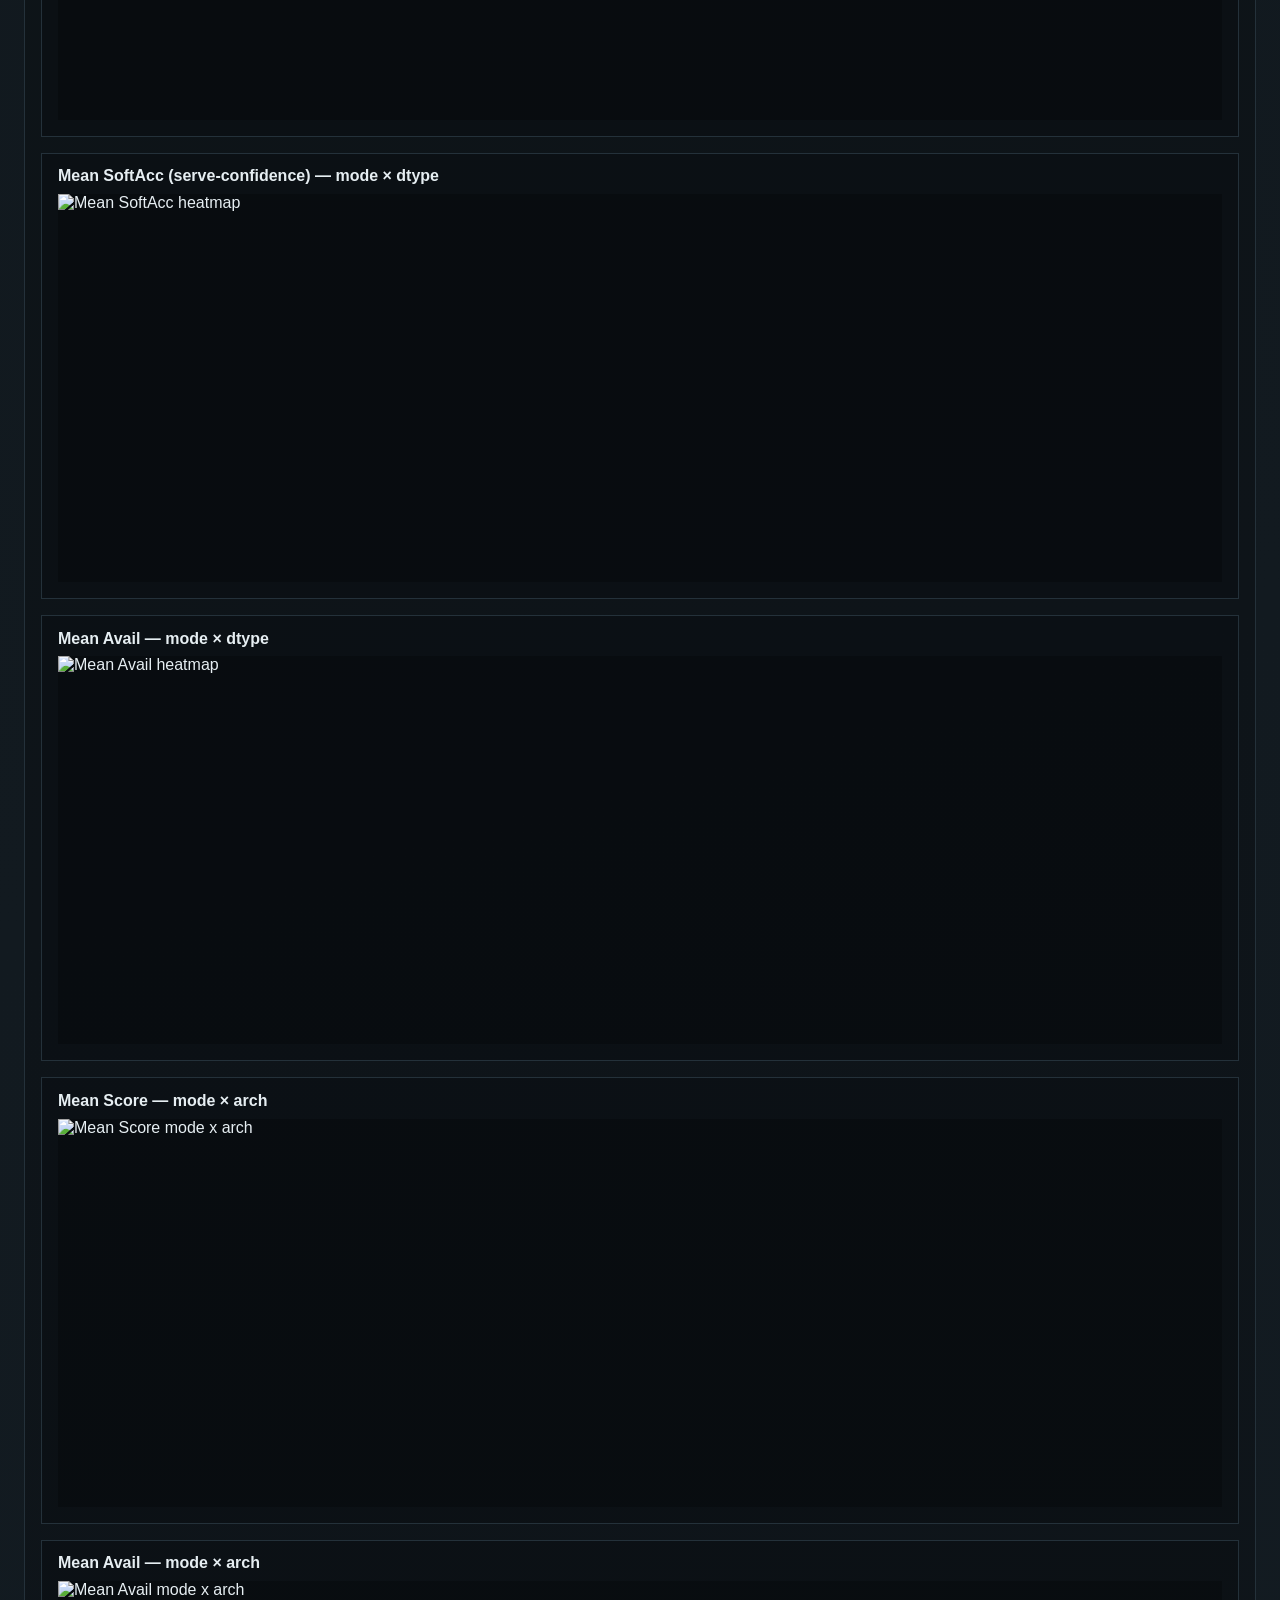
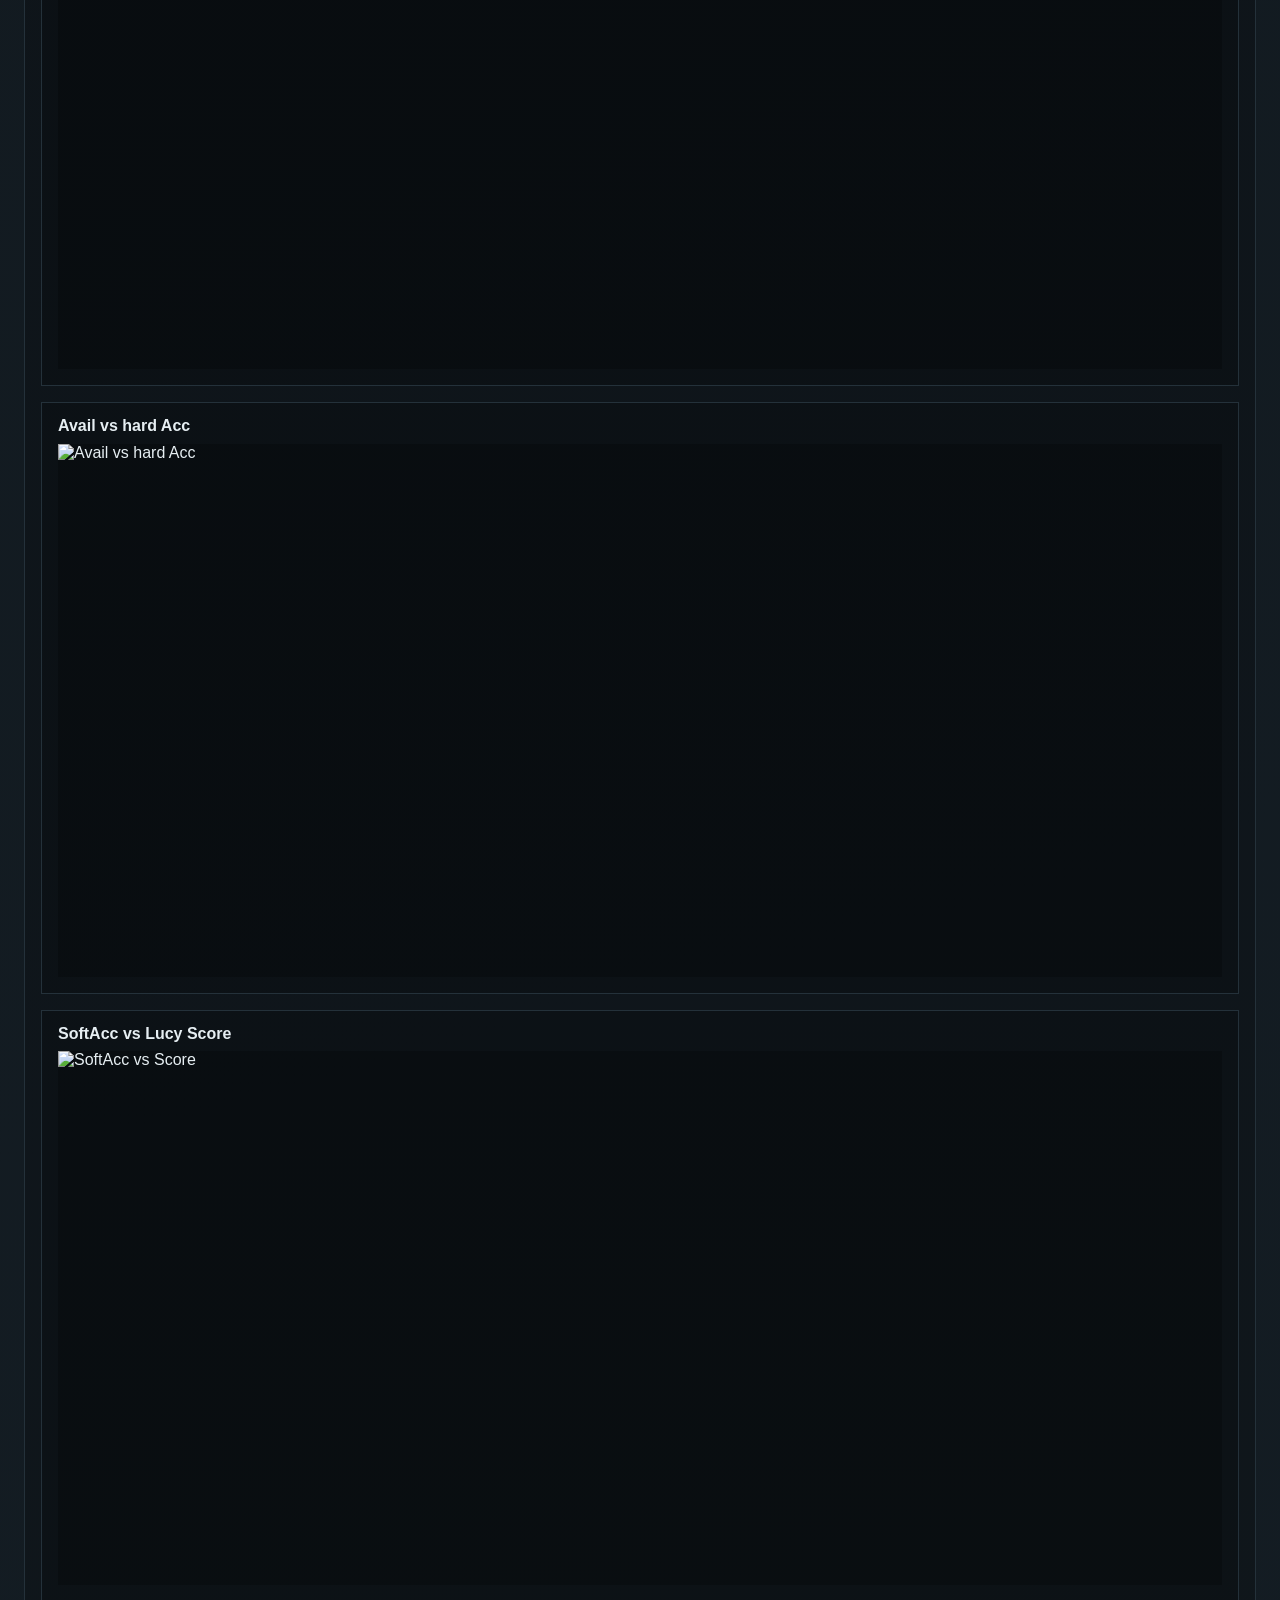
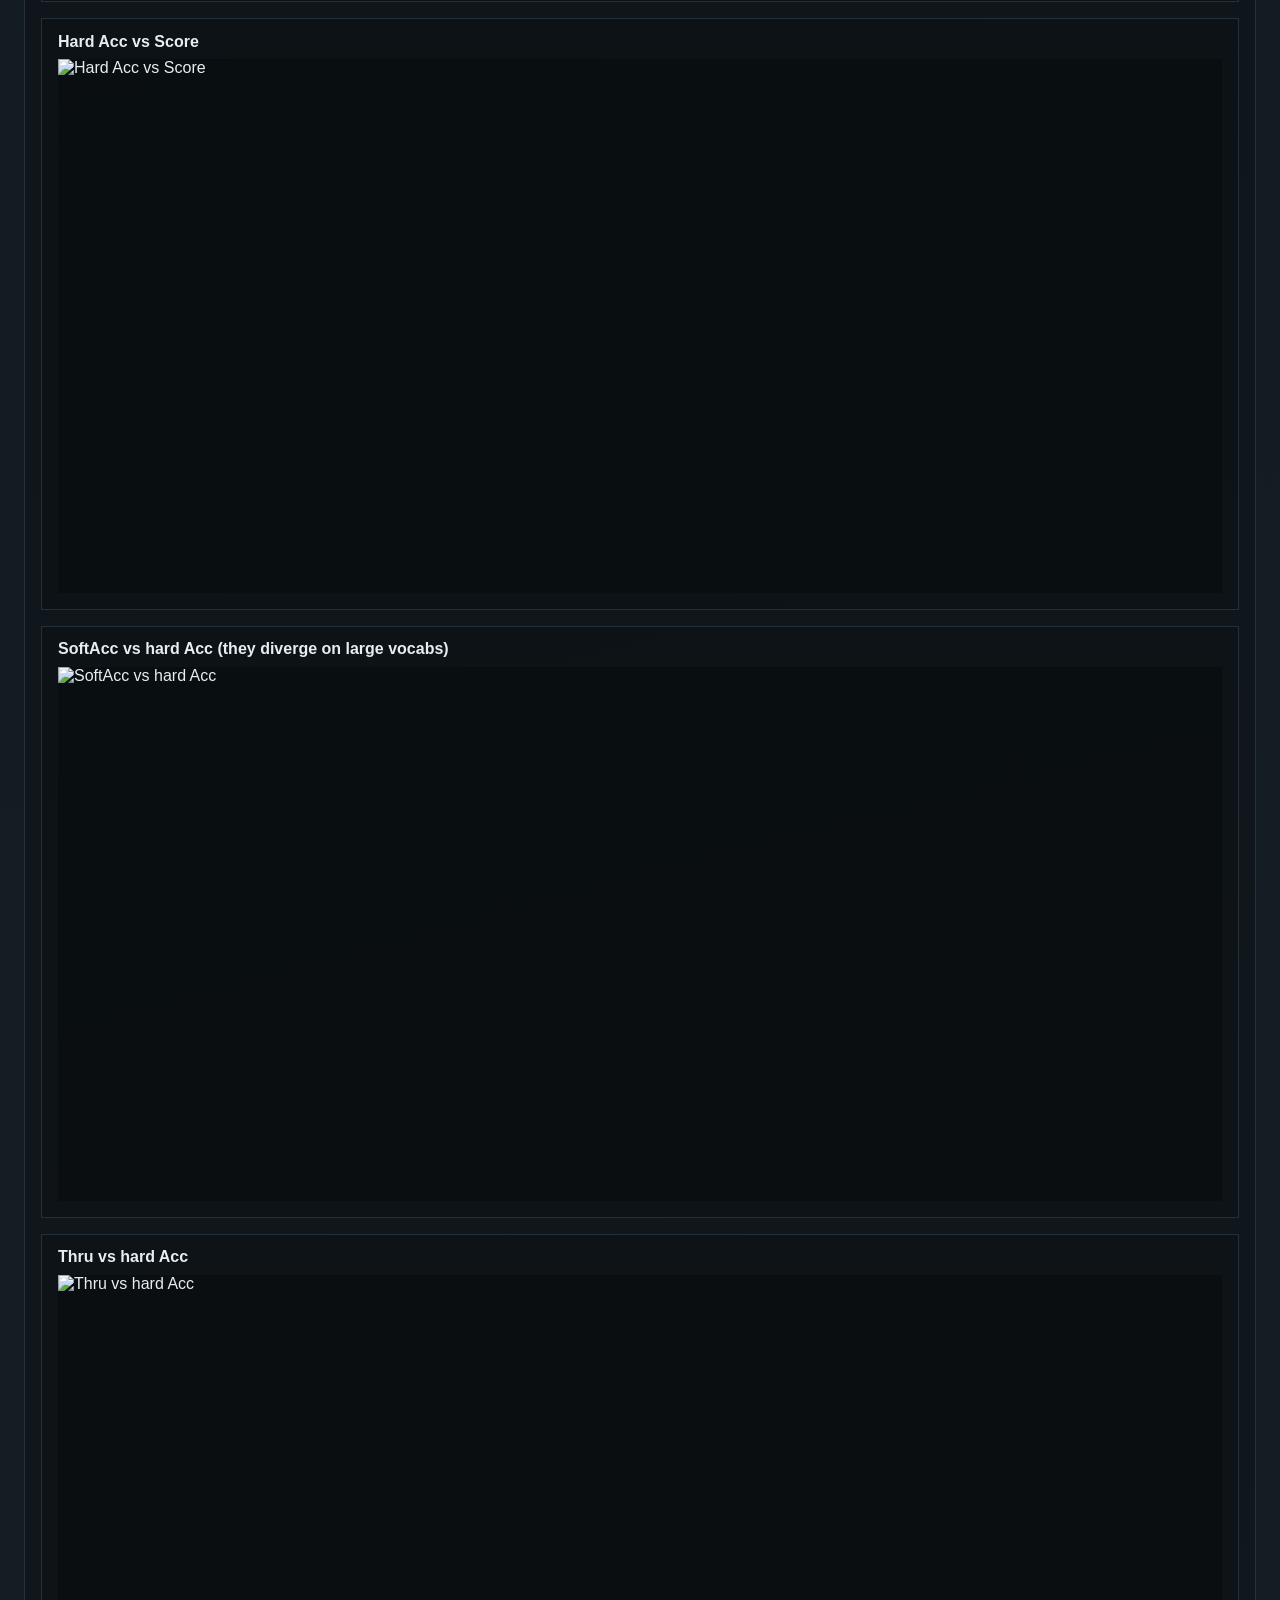
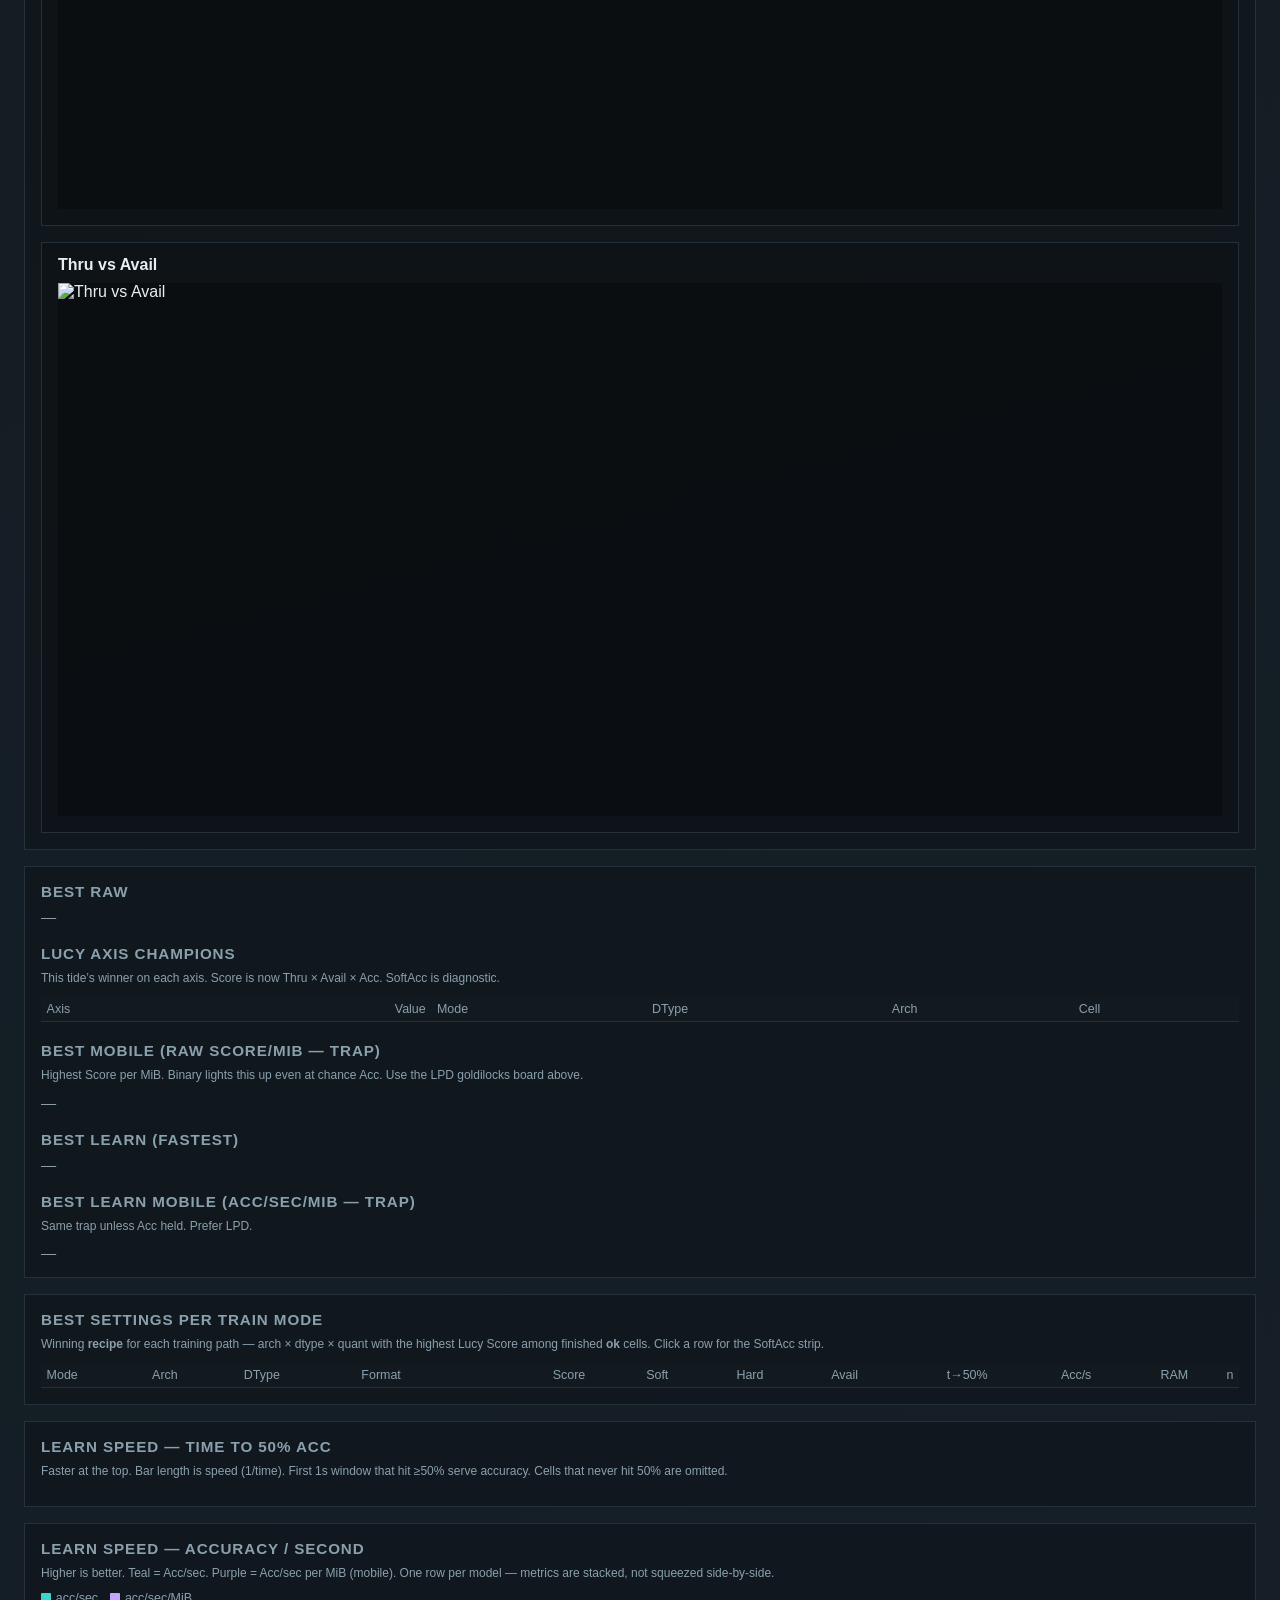
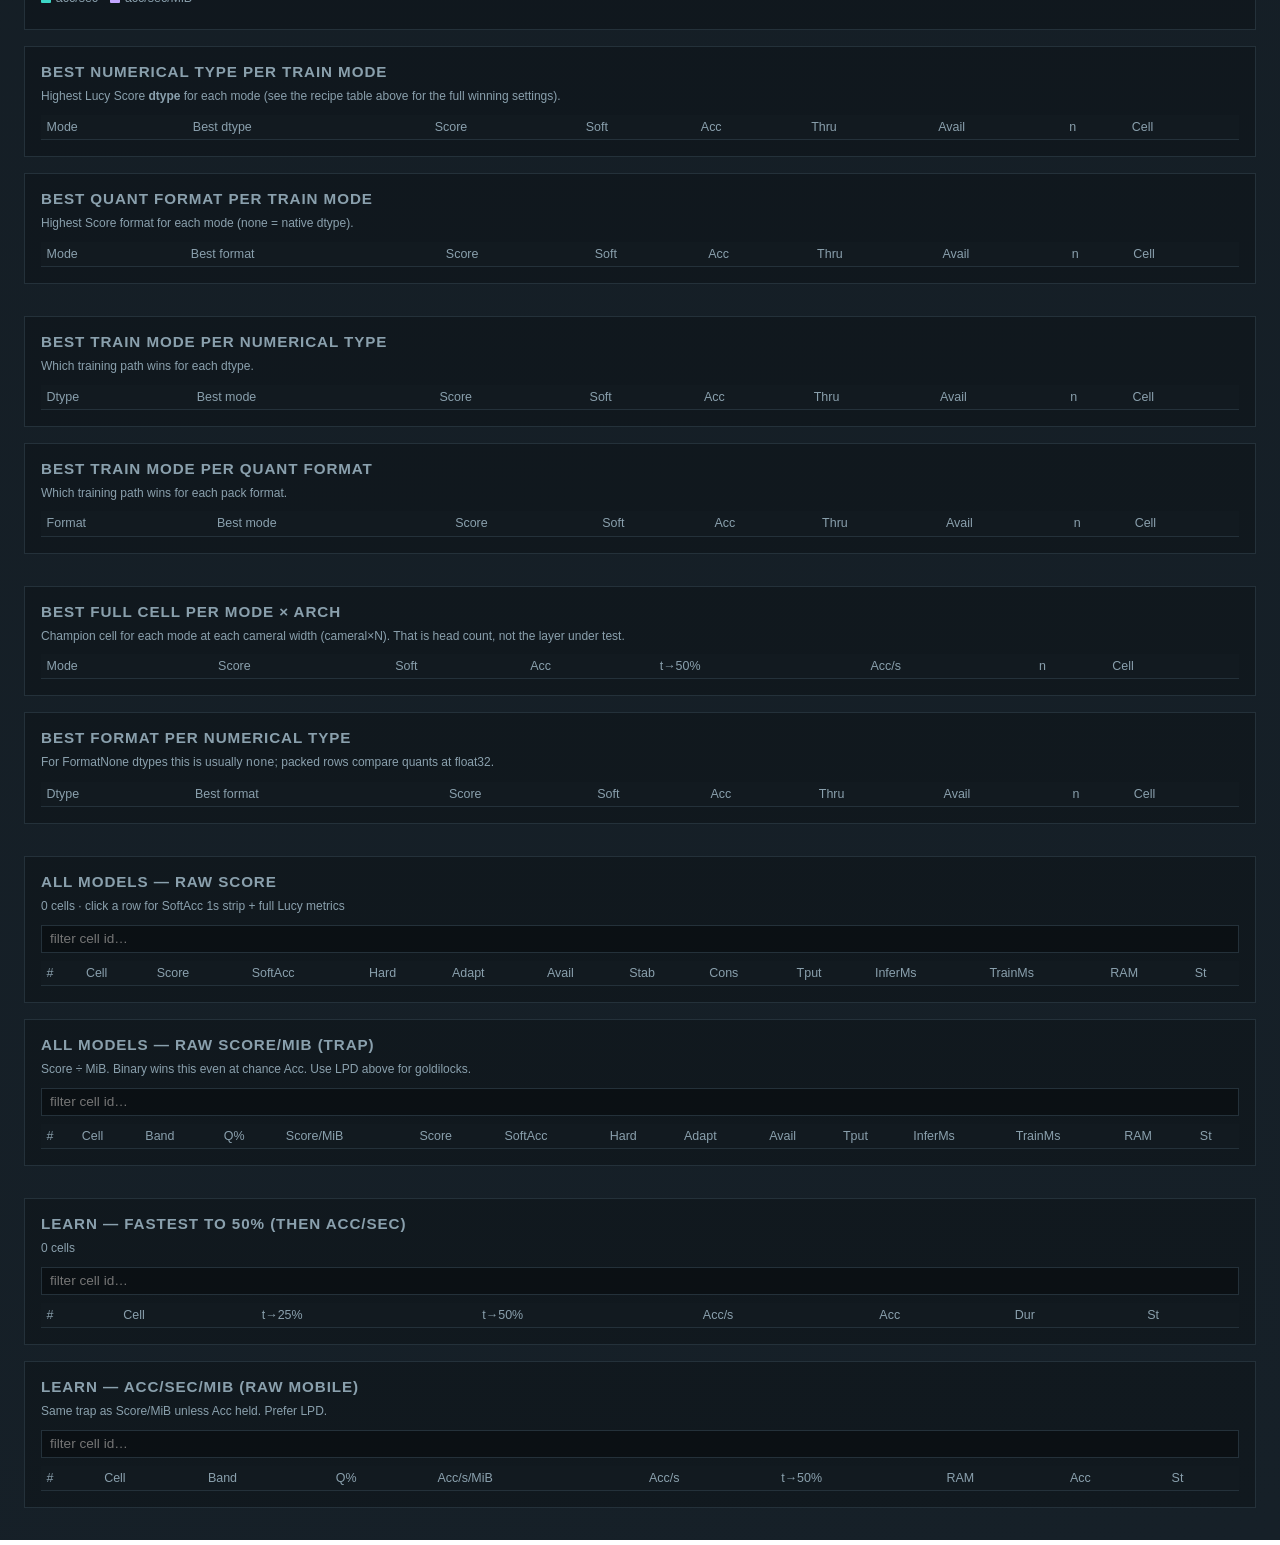
==== commit d86ce6e1: "live api was empoty lol" ====
--- a/dash/index.html
+++ b/dash/index.html
@@ -845,10 +845,17 @@
   return { avg, med, n: ms.length };
 }
 
+function runningN(j) {
+  if (!j) return 0;
+  if (j.running_n != null && j.running_n > 0) return j.running_n;
+  if ((j.inflight || []).length) return j.inflight.length;
+  return j.running ? 1 : 0;
+}
+
 function updateETA(j) {
   const total = j.plan || j.cell_total || 0;
   const done = j.epoch_done != null ? j.epoch_done : 0;
-  const left = Math.max(0, total - Math.min(done, total) - (j.running ? 1 : 0));
+  const left = Math.max(0, total - Math.min(done, total) - runningN(j));
   const p = j.pace || {};
   let avg = (p.avg_cell_sec || 0) * 1000;
   let med = (p.med_cell_sec || 0) * 1000;
@@ -1094,7 +1101,7 @@
   const ok = lastLive.epoch_ok != null ? lastLive.epoch_ok : done;
   const gap = lastLive.epoch_gap != null ? lastLive.epoch_gap : 0;
   const fail = lastLive.epoch_fail != null ? lastLive.epoch_fail : 0;
-  const running = lastLive.running ? 1 : 0;
+  const running = runningN(lastLive);
   const left = Math.max(0, total - Math.min(done, total) - fail - running);
   const barPct = total > 0 ? Math.min(100, 100 * done / total) : 0;
   const barEl = document.getElementById('sweepBar');
@@ -1134,7 +1141,14 @@
     `<div class="eta">epoch ETA ~ ${fmtDur(eta.epochEtaSec)} · sweep ~ ${epochEta}</div>`;
   const statsEl = document.getElementById('sweepStats');
   if (statsEl) {
-    const cur = lastLive.message ? prettyCellId(lastLive.message) : '—';
+    const cur = (() => {
+      const inf = lastLive.inflight || [];
+      if (inf.length > 1) {
+        return `${inf.length} in-flight · ` + inf.slice(0, 3).map(r => prettyCellId(r.cell?.id || '')).join(', ') + (inf.length > 3 ? '…' : '');
+      }
+      if (inf.length === 1) return prettyCellId(inf[0].cell?.id || lastLive.message || '');
+      return lastLive.message ? prettyCellId(lastLive.message) : '—';
+    })();
     statsEl.innerHTML = [
       ['Progress', pct + ' · ' + done + '/' + total],
       ['Queue left', String(left)],
@@ -1144,8 +1158,8 @@
       ['Epoch ETA', fmtDur(eta.epochEtaSec)],
       ['Sweep ETA', epochEta],
       ['Phase', lastLive.phase || '—'],
-      ['Current', cur.length > 42 ? cur.slice(0, 40) + '…' : cur],
-      ['Status', lastLive.running ? 'RUNNING' : (lastLive.awaiting_start ? 'PAUSED' : 'idle')],
+      ['In-flight', cur.length > 64 ? cur.slice(0, 62) + '…' : cur],
+      ['Status', runningN(lastLive) > 0 ? `RUNNING ×${runningN(lastLive)}` : (lastLive.awaiting_start ? 'PAUSED' : 'idle')],
       ['Recorded', String(rec)],
       ['History', String(lastLive.history_len || 0) + ' pts'],
     ].map(([k, v]) => `<div class="stat"><span>${k}</span><b>${v}</b></div>`).join('');
@@ -2376,7 +2390,7 @@
     const j = await r.json();
     lastLive = j;
     applyTaskMeta(j);
-    const awaiting = !!j.awaiting_start && !j.started && !j.running;
+    const awaiting = !!j.awaiting_start && !j.started && !(runningN(j) > 0);
     const banner = document.getElementById('startBanner');
     if (banner) banner.classList.toggle('show', awaiting);
     const doneN = j.epoch_done != null ? j.epoch_done : 0;
@@ -2407,13 +2421,13 @@
       `${prettyCellId(j.message || '')} · phase ${j.phase || '—'} · ${epochLabel}` +
       (epochMax > 0 ? ` · ${epochsLeft} left · ${overallPct || '—'} overall` : '') +
       ` · hist ${j.history_len||0} · ${
-        awaiting ? 'PAUSED' : (j.running ? 'RUNNING' : 'idle')
+        awaiting ? 'PAUSED' : (runningN(j) > 0 ? `RUNNING ×${runningN(j)}` : 'idle')
       }`;
 
     const eta = updateETA(j);
     drawProgressPie(eta);
-    renderModeQueue(j.mode_progress);
-    renderWinners(j.winners);
+    renderModeQueue(j.mode_progress || []);
+    renderWinners(j.winners || {});
     drawModePie();
     await syncHistoryTip(j.history_len || 0, j.history_tip || []);
 
@@ -2428,7 +2442,7 @@
         : (s.availability||0).toFixed(1)+'%';
       return `<div><span class="pill">${label}</span> ${v} · ${formatCellHTML(row.cell, row.cell?.id)}</div>`;
     };
-    bestEl.innerHTML = [
+    if (bestEl) bestEl.innerHTML = [
       line('score', b.score, 'score'),
       line('throughput', b.throughput, 'thru'),
       line('availability', b.availability, 'avail'),
@@ -2454,7 +2468,7 @@
       const s = row.snapshot || {};
       return `<div><span class="pill">${label}</span> ${(s[effKey]||0).toFixed(2)}/MiB · ${((s.weight_bytes||0)/1024).toFixed(1)} KiB · ${formatCellHTML(row.cell, row.cell?.id)}</div>`;
     };
-    mobEl.innerHTML = [
+    if (mobEl) mobEl.innerHTML = [
       mline('score', m.score, 'mobile_score'),
       mline('throughput', m.throughput, 'mobile_throughput'),
       mline('availability', m.availability, 'mobile_availability'),
@@ -2465,17 +2479,19 @@
     const blEl = document.getElementById('bestLearn');
     const learnLine = (label, row, fmt) => {
       if (!row) return `<div>${label}: —</div>`;
-      return `<div><span class="pill">${label}</span> ${fmt(row.snapshot)} · ${formatCellHTML(row.cell, row.cell?.id)}</div>`;
+      const s = row.snapshot || {};
+      return `<div><span class="pill">${label}</span> ${fmt(s)} · ${formatCellHTML(row.cell, row.cell?.id)}</div>`;
     };
-    blEl.innerHTML = [
-      learnLine('t→25%', bl.to25, s => fmtSec(s.time_to_acc25_sec)),
-      learnLine('t→50%', bl.to50, s => fmtSec(s.time_to_acc50_sec)),
-      learnLine('acc/sec', bl.acc_per_sec, s => (s.acc_per_sec||0).toFixed(3)),
+    if (blEl) blEl.innerHTML = [
+      learnLine('t→25%', bl.to25, s => fmtSec(s && s.time_to_acc25_sec)),
+      learnLine('t→50%', bl.to50, s => fmtSec(s && s.time_to_acc50_sec)),
+      learnLine('acc/sec', bl.acc_per_sec, s => ((s && s.acc_per_sec)||0).toFixed(3)),
     ].join('');
     const blm = j.best_learn_mobile || {};
-    document.getElementById('bestLearnMobile').innerHTML = [
-      learnLine('acc/sec/MiB', blm.acc_per_sec, s => (s.mobile_acc_per_sec||0).toFixed(2)),
-      learnLine('t→50% /MiB', blm.to50, s => fmtSec(s.time_to_acc50_sec)),
+    const blmEl = document.getElementById('bestLearnMobile');
+    if (blmEl) blmEl.innerHTML = [
+      learnLine('acc/sec/MiB', blm.acc_per_sec, s => ((s && s.mobile_acc_per_sec)||0).toFixed(2)),
+      learnLine('t→50% /MiB', blm.to50, s => fmtSec(s && s.time_to_acc50_sec)),
     ].join('');
 
     renderBoards();
@@ -2485,7 +2501,9 @@
     renderLucyExtras();
     refreshCharts(j.chart_rev || Date.now(), followLive ? Math.max(0, history.length - 1) : +scrub.value);
   } catch (e) {
-    document.getElementById('status').textContent = 'waiting for /api/live…';
+    const msg = (e && e.message) ? e.message : String(e);
+    document.getElementById('status').textContent = 'live error: ' + msg;
+    console.error('tide live tick', e);
   }
 }
 setInterval(tick, 1000);
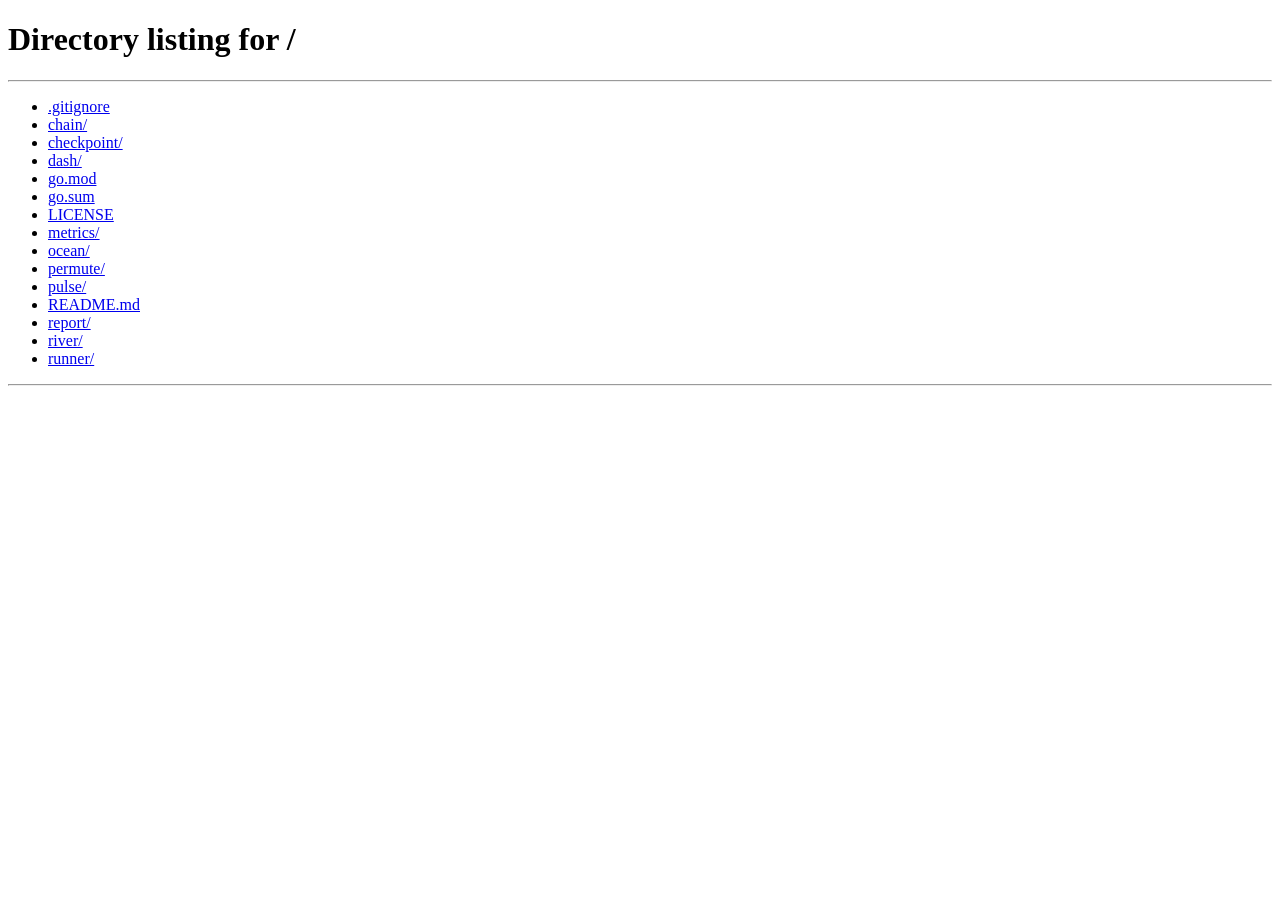
==== commit 457a850a: "shoving river into tide because it was really useful and so worth it fixing up dashbaord into pages " ====
--- a/dash/index.html
+++ b/dash/index.html
@@ -2,2538 +2,10 @@
 <html lang="en">
 <head>
 <meta charset="utf-8"/>
-<meta name="viewport" content="width=device-width, initial-scale=1"/>
-<title>tide — live adaptation</title>
-<style>
-  :root {
-    --bg0: #0e1418;
-    --bg1: #162028;
-    --ink: #e6eef2;
-    --muted: #8aa0ad;
-    --accent: #3dd6c6;
-    --warn: #e6b35a;
-    --bad: #e06c75;
-    --thru: #7aa2f7;
-    --avail: #c3a6ff;
-    --left: #3a4a55;
-    --grid: #24313a;
-  }
-  * { box-sizing: border-box; }
-  body {
-    margin: 0; min-height: 100vh;
-    font-family: "IBM Plex Sans", "Segoe UI", sans-serif;
-    color: var(--ink);
-    background:
-      radial-gradient(900px 500px at 10% -10%, #1c3a3a 0%, transparent 55%),
-      radial-gradient(700px 400px at 100% 0%, #2a2438 0%, transparent 50%),
-      linear-gradient(165deg, var(--bg0), var(--bg1));
-  }
-  header {
-    padding: 1.25rem 1.5rem 0.5rem;
-    display: flex; flex-wrap: wrap; gap: 1rem; align-items: baseline;
-  }
-  h1 {
-    margin: 0; font-size: clamp(1.6rem, 3vw, 2.2rem);
-    font-family: "IBM Plex Serif", Georgia, serif;
-    letter-spacing: -0.02em;
-  }
-  h1 span { color: var(--accent); }
-  .meta { color: var(--muted); font-size: 0.95rem; }
-  .score-eq {
-    margin: 0 1.5rem 0.75rem;
-    padding: 0.65rem 0.9rem;
-    border-left: 3px solid var(--accent);
-    background: rgba(61,214,198,0.06);
-    font-family: "IBM Plex Mono", ui-monospace, monospace;
-    font-size: 0.85rem;
-  }
-  .top-row {
-    display: grid;
-    grid-template-columns: 1fr;
-    gap: 1rem;
-    padding: 0 1.5rem 1rem;
-  }
-  .sweep-panel {
-    display: grid;
-    grid-template-columns: minmax(220px, 280px) 1fr;
-    gap: 1.25rem;
-    align-items: start;
-  }
-  @media (max-width: 760px) { .sweep-panel { grid-template-columns: 1fr; } }
-  .sweep-left { display: flex; flex-direction: column; gap: 0.85rem; }
-  .mode-mix-block h3 {
-    margin: 0 0 0.35rem; font-size: 0.82rem; color: var(--muted);
-    font-weight: 600; text-transform: uppercase; letter-spacing: 0.05em;
-  }
-  .mode-mix-block .hint { margin-bottom: 0.4rem; }
-  .sweep-stats {
-    display: grid;
-    grid-template-columns: repeat(auto-fill, minmax(140px, 1fr));
-    gap: 0.55rem 1rem;
-    font-size: 0.82rem;
-  }
-  .sweep-stats .stat {
-    background: rgba(0,0,0,0.2);
-    border: 1px solid var(--grid);
-    padding: 0.45rem 0.55rem;
-    border-radius: 4px;
-  }
-  .sweep-stats .stat b { display: block; font-size: 1.05rem; color: var(--accent); margin-top: 0.15rem; }
-  .sweep-stats .stat span { color: var(--muted); font-size: 0.72rem; text-transform: uppercase; letter-spacing: 0.04em; }
-  .progress-bar {
-    height: 10px; background: rgba(255,255,255,0.08); border-radius: 5px; overflow: hidden; margin: 0.65rem 0;
-  }
-  .progress-bar i { display: block; height: 100%; background: linear-gradient(90deg, #2a9d8f, #3dd6c6); transition: width 0.4s; }
-  .pulse-panel { padding: 0 1.5rem 1rem; }
-  .pulse-panel section { background: rgba(0,0,0,0.22); border: 1px solid var(--grid); padding: 1rem; }
-  section {
-    background: rgba(0,0,0,0.22);
-    border: 1px solid var(--grid);
-    padding: 1rem;
-  }
-  h2 { margin: 0 0 0.5rem; font-size: 0.95rem; color: var(--muted); font-weight: 600; text-transform: uppercase; letter-spacing: 0.06em; }
-  .hint { font-size: 0.75rem; color: var(--muted); margin: 0 0 0.65rem; line-height: 1.35; }
-  .legend { display: flex; flex-wrap: wrap; gap: 0.75rem; font-size: 0.78rem; color: var(--muted); margin-bottom: 0.5rem; }
-  .legend i {
-    display: inline-block; width: 10px; height: 10px; margin-right: 0.3rem;
-    vertical-align: -1px; border-radius: 1px;
-  }
-  canvas { width: 100%; display: block; background: rgba(0,0,0,0.25); }
-  #pieChart { height: 200px; }
-  #pulseChart { height: 520px; }
-  #modePie { height: 200px; }
-  .mode-chip {
-    display: inline-block; font-weight: 700; font-size: 0.72rem;
-    padding: 0.08rem 0.42rem; border-radius: 4px; margin-right: 0.28rem;
-    border: 1px solid transparent; letter-spacing: 0.02em;
-    white-space: nowrap; vertical-align: middle;
-    font-family: "IBM Plex Mono", ui-monospace, monospace;
-  }
-  span.fmt {
-    color: var(--warn); font-size: 0.72rem; margin-left: 0.25rem;
-    font-family: "IBM Plex Mono", ui-monospace, monospace;
-  }
-  span.dtype { font-family: "IBM Plex Mono", ui-monospace, monospace; }
-  .hbar-list { display: flex; flex-direction: column; gap: 0.2rem; overflow-x: auto; }
-  .hbar {
-    display: grid;
-    grid-template-columns: minmax(148px, 210px) 1fr minmax(92px, auto);
-    gap: 0.6rem; align-items: center;
-    padding: 0.38rem 0.35rem;
-    border-radius: 6px;
-  }
-  .hbar.clickable { cursor: pointer; }
-  .hbar.clickable:hover { background: rgba(61,214,198,0.08); }
-  .hbar-lab { min-width: 0; line-height: 1.25; }
-  .hbar-lab .sub {
-    display: block; color: var(--muted); font-size: 0.8rem;
-    font-family: "IBM Plex Mono", ui-monospace, monospace;
-    margin-top: 0.12rem;
-  }
-  .hbar-track {
-    height: 16px; background: rgba(255,255,255,0.06);
-    border-radius: 4px; overflow: hidden;
-  }
-  .hbar-fill { height: 100%; border-radius: 4px; min-width: 4px; }
-  .hbar-val {
-    font-family: "IBM Plex Mono", ui-monospace, monospace;
-    font-size: 0.95rem; font-weight: 650; text-align: right;
-    white-space: nowrap; line-height: 1.2;
-  }
-  .hbar-val small { display: block; font-weight: 400; color: var(--muted); font-size: 0.72rem; margin-top: 0.12rem; }
-  .hbar-stack { display: flex; flex-direction: column; gap: 0.22rem; }
-  .hbar-mini {
-    display: grid; grid-template-columns: 58px 1fr 72px;
-    gap: 0.4rem; align-items: center;
-    font-size: 0.72rem; color: var(--muted);
-  }
-  .hbar-mini .hbar-track { height: 11px; }
-  .hbar-mini .n {
-    text-align: right; font-family: "IBM Plex Mono", ui-monospace, monospace;
-    color: var(--ink); font-size: 0.82rem; font-weight: 600;
-  }
-  .rank-list { display: flex; flex-direction: column; gap: 0.28rem; overflow-x: auto; }
-  .rank-head, .rank-row {
-    display: grid;
-    grid-template-columns: minmax(160px, 260px) 1.25fr 1fr 1fr 1fr 1fr 0.9fr;
-    gap: 0.4rem; align-items: center;
-    min-width: 980px;
-  }
-  .rank-head {
-    font-size: 0.7rem; color: var(--muted); text-transform: uppercase;
-    letter-spacing: 0.05em; padding: 0 0.35rem 0.2rem;
-  }
-  .rank-row { padding: 0.32rem 0.35rem; border-radius: 6px; }
-  .rank-row.clickable { cursor: pointer; }
-  .rank-row.clickable:hover { background: rgba(61,214,198,0.08); }
-  .rank-row.running { outline: 1px dashed var(--warn); }
-  .rm { display: grid; grid-template-columns: 1fr auto; gap: 0.3rem; align-items: center; min-width: 0; }
-  .rm .hbar-track { height: 13px; }
-  .rm .n {
-    font-family: "IBM Plex Mono", ui-monospace, monospace; font-size: 0.78rem;
-    color: var(--muted); min-width: 3.4rem; text-align: right;
-  }
-  section.full { margin: 0 1.5rem 1rem; }
-  .recipe th.num, .recipe td.num { text-align: right; font-variant-numeric: tabular-nums; }
-  .recipe td.cellid { max-width: none; }
-  .empty { color: var(--muted); padding: 0.75rem 0.2rem; font-size: 0.9rem; }
-  main {
-    display: grid;
-    grid-template-columns: 1fr;
-    gap: 1rem;
-    padding: 0 1.5rem 1rem;
-  }
-  main > .wide { grid-column: 1 / -1; min-width: 0; }
-  section { min-width: 0; }
-  .heat-grid > * { min-width: 0; }
-  .pie-aside {
-    font-family: "IBM Plex Mono", ui-monospace, monospace;
-    font-size: 0.82rem; color: var(--muted);
-    display: grid; gap: 0.35rem; margin-top: 0.5rem;
-  }
-  .pie-aside b { color: var(--ink); }
-  .pie-aside .eta { color: var(--accent); font-size: 1.05rem; }
-  .swatch { display: inline-block; width: 10px; height: 10px; margin-right: 0.35rem; vertical-align: -1px; }
-  table { width: 100%; border-collapse: collapse; font-size: 0.78rem; table-layout: auto; }
-  th, td { text-align: left; padding: 0.32rem 0.35rem; border-bottom: 1px solid var(--grid); }
-  th { color: var(--muted); font-weight: 500; position: sticky; top: 0; background: #121a20; z-index: 1; white-space: nowrap; }
-  td { white-space: nowrap; }
-  td.num, th.num { text-align: right; font-variant-numeric: tabular-nums; }
-  td.cellid { font-family: "IBM Plex Mono", ui-monospace, monospace; font-size: 0.72rem; white-space: normal; word-break: break-word; max-width: 28vw; }
-  span.arch {
-    display: inline-block; font-weight: 700; font-size: 0.68rem;
-    padding: 0.05rem 0.4rem; border-radius: 4px; margin-right: 0.35rem;
-    background: #2a2438; color: var(--warn); white-space: nowrap; vertical-align: middle;
-  }
-  span.arch.single { background: #1a242c; color: var(--muted); }
-  span.mode { color: var(--accent); }
-  tr.clickable { cursor: pointer; }
-  tr.clickable:hover td { background: rgba(61,214,198,0.08); }
-  .modal-bg {
-    display: none; position: fixed; inset: 0; z-index: 50;
-    background: rgba(4, 8, 10, 0.72);
-    backdrop-filter: blur(8px);
-    -webkit-backdrop-filter: blur(8px);
-    align-items: center; justify-content: center; padding: 1rem;
-  }
-  .modal-bg.open { display: flex; }
-  .modal {
-    background: #101820;
-    border: 1px solid var(--grid); border-radius: 10px;
-    max-width: min(1100px, 96vw); max-height: 90vh; overflow: auto;
-    padding: 1rem 1.1rem 1.2rem;
-    box-shadow: 0 16px 48px rgba(0,0,0,0.65);
-    color: var(--ink);
-  }
-  .modal .metric-grid .m {
-    background: #0a1016;
-  }
-  .modal h2 { margin: 0 0 0.35rem; font-size: 1.05rem; }
-  .modal .cellid { word-break: break-all; opacity: 0.85; margin-bottom: 0.75rem; }
-  .modal .close {
-    float: right; background: #0a1016; border: 1px solid var(--grid);
-    color: var(--ink); border-radius: 6px; padding: 0.2rem 0.55rem; cursor: pointer; font: inherit;
-  }
-  .modal .close:hover { border-color: var(--accent); color: var(--accent); }
-  .metric-grid {
-    display: grid; grid-template-columns: repeat(auto-fill, minmax(110px, 1fr));
-    gap: 0.45rem; margin: 0.75rem 0 1rem;
-  }
-  .metric-grid .m {
-    background: rgba(0,0,0,0.22); border: 1px solid var(--grid); border-radius: 6px;
-    padding: 0.4rem 0.5rem;
-  }
-  .metric-grid .m b { display: block; font-size: 0.7rem; opacity: 0.7; font-weight: 500; }
-  .soft-strip { font-family: "IBM Plex Mono", ui-monospace, monospace; font-size: 0.78rem; }
-  .soft-strip th, .soft-strip td { padding: 0.25rem 0.35rem; text-align: center; }
-  .soft-strip .sw { outline: 1px solid #e6b35a; }
-  .ok { color: var(--accent); }
-  .fail { color: var(--bad); }
-  .gap { color: var(--warn); }
-  .running { color: var(--warn); font-weight: 600; }
-  .pill {
-    display: inline-block; padding: 0.15rem 0.45rem;
-    border: 1px solid var(--grid); font-size: 0.75rem; color: var(--muted);
-  }
-  .lpd-callout {
-    margin: 0 0 0.75rem; padding: 0.65rem 0.85rem;
-    border: 1px solid #b7791f; background: rgba(183,121,31,0.08);
-    font-size: 0.88rem;
-  }
-  .lpd-callout.empty { border-color: var(--grid); background: rgba(0,0,0,0.18); color: var(--muted); }
-  .lpd-callout.trap { border-color: var(--bad); background: rgba(224,108,117,0.08); }
-  .scrub {
-    display: flex; gap: 0.75rem; align-items: center; margin-top: 0.75rem;
-    font-size: 0.85rem; color: var(--muted);
-  }
-  .scrub input[type=range] { flex: 1; }
-  button.livebtn {
-    background: transparent; color: var(--accent); border: 1px solid var(--accent);
-    padding: 0.25rem 0.6rem; cursor: pointer; font: inherit;
-  }
-  button.livebtn.off { color: var(--muted); border-color: var(--grid); }
-  button.startbtn {
-    background: var(--accent); color: #0b1216; border: none;
-    padding: 0.45rem 1rem; cursor: pointer; font: inherit; font-weight: 700;
-    letter-spacing: 0.02em;
-  }
-  button.startbtn:disabled {
-    opacity: 0.45; cursor: default;
-  }
-  .start-banner {
-    display: none;
-    margin: 0 1.5rem 1rem;
-    padding: 0.85rem 1rem;
-    border: 1px solid var(--accent);
-    background: rgba(61, 214, 198, 0.08);
-    align-items: center;
-    justify-content: space-between;
-    gap: 1rem;
-    flex-wrap: wrap;
-  }
-  .start-banner.show { display: flex; }
-  .start-banner p { margin: 0; color: var(--ink); font-size: 0.95rem; }
-  .start-banner .sub { color: var(--muted); font-size: 0.85rem; margin-top: 0.2rem; }
-  .tables {
-    display: grid;
-    grid-template-columns: 1fr;
-    gap: 1rem;
-    padding: 0 1.5rem 2rem;
-  }
-  .table-wrap {
-    overflow: auto;
-    max-height: min(70vh, 720px);
-    max-width: 100%;
-    overscroll-behavior: contain;
-  }
-  .table-tools {
-    display: flex; flex-wrap: wrap; gap: 0.5rem; align-items: center;
-    margin-bottom: 0.5rem;
-  }
-  .table-tools input {
-    flex: 1; min-width: 140px;
-    background: rgba(0,0,0,0.35); border: 1px solid var(--grid); color: var(--ink);
-    padding: 0.35rem 0.5rem; font: inherit; font-size: 0.85rem;
-  }
-  table.heat { font-size: 0.8rem; table-layout: auto; width: max-content; min-width: 100%; }
-  table.heat th, table.heat td { padding: 0.28rem 0.4rem; text-align: center; white-space: nowrap; }
-  table.heat th:first-child, table.heat td:first-child,
-  table.heat tbody th {
-    text-align: left; font-family: inherit;
-    position: sticky; left: 0; z-index: 2; background: #121a20;
-  }
-  table.heat thead th { z-index: 3; }
-  table.heat thead th:first-child { z-index: 4; }
-  .heat-grid, .chart-stack {
-    display: flex; flex-direction: column; gap: 1rem;
-  }
-  .chart-panel {
-    background: rgba(0,0,0,0.18);
-    border: 1px solid var(--grid);
-    padding: 0.85rem 1rem 1rem;
-    min-width: 0;
-  }
-  .chart-panel h3 { margin: 0 0 0.55rem; font-size: 1rem; color: var(--ink); text-transform: none; letter-spacing: 0; }
-  canvas.scatter { width: 100%; height: 440px; background: rgba(0,0,0,0.25); }
-  canvas.radar { width: 100%; height: 480px; background: rgba(0,0,0,0.25); }
-  img.srv-chart { width: 100%; height: auto; display: block; background: rgba(0,0,0,0.25); min-height: 160px; }
-  img.srv-chart[data-chart="pulse"] { min-height: 420px; }
-  img.srv-chart[data-chart^="heat-"] { min-height: 48px; }
-</style>
+<meta http-equiv="refresh" content="0;url=/"/>
+<title>tide</title>
 </head>
 <body>
-<header>
-  <h1><span>tide</span> <span id="taskTitle">live adaptation</span></h1>
-  <div class="meta" id="status">connecting…</div>
-  <a href="/api/report.pdf" style="margin-left:auto;color:#3dd6c6;font-size:0.9rem">download PDF</a>
-</header>
-<p class="score-eq">Synthetic organism metric — Lucy density. <b>Hard Acc</b> = argmax accuracy. <b>Acc keep %</b> = this Hard Acc ÷ Acc-champ Hard Acc (100% = matches the best Acc on the board). SoftAcc = serve-confidence, not Score. Score = Throughput × Availability × Hard Acc / 10,000. <b>Lean</b> = Acc keep ≥95%, then smallest RAM / fastest Thru / best Avail — sacrifice peak Acc only inside that band. Availability is infer/(infer+train): SGD that blocks the live loop dies here.</p>
-<p class="score-eq"><b>Mode names</b> — <code>[T]</code>=Tween · <code>[S]</code>=Split · <code>[FP]</code>=FastProxy · <code>[L]</code>=Linear · <code>[HP]</code>=HeadProxy</p>
-<p class="score-eq" id="taskSub" style="opacity:.85;font-size:0.85rem;margin-top:-0.35rem">
-  Tide runs any serve+train sweep — the host picks the dataset. Finished cell IDs are skipped on resume.
-</p>
-
-<div class="start-banner" id="startBanner">
-  <div>
-    <p><b id="startTitle">Training paused</b> — browse metrics, boards, and winners freely.</p>
-    <div class="sub" id="startSub">Nothing trains until you press Start. Finished cells are skipped (resume does not redo epoch-1 work).</div>
-  </div>
-  <button class="startbtn" id="startBtn" type="button">Start training</button>
-</div>
-
-<div class="top-row">
-  <section>
-    <h2>Sweep progress</h2>
-    <p class="hint">This epoch vs full plan. ETA uses average cell duration from finished runs.</p>
-    <div class="sweep-panel">
-      <div class="sweep-left">
-        <div>
-          <canvas id="pieChart" width="240" height="180"></canvas>
-          <div class="progress-bar"><i id="sweepBar" style="width:0%"></i></div>
-          <div class="pie-aside" id="pieAside">—</div>
-        </div>
-        <div class="mode-mix-block">
-          <h3>Mode mix (finished)</h3>
-          <p class="hint">Train modes already completed this epoch.</p>
-          <canvas id="modePie" width="240" height="160"></canvas>
-          <div class="pie-aside" id="modeAside">—</div>
-        </div>
-      </div>
-      <div>
-        <div class="sweep-stats" id="sweepStats">—</div>
-        <h2 style="margin-top:1rem">Queue by train mode</h2>
-        <p class="hint">Done / running / left for each mode in plan order.</p>
-        <div class="table-wrap" style="max-height:280px">
-          <table>
-            <thead><tr><th>Mode</th><th>Done</th><th>Run</th><th>Left</th><th>Total</th><th></th></tr></thead>
-            <tbody id="modeQueue"></tbody>
-          </table>
-        </div>
-      </div>
-    </div>
-  </section>
-</div>
-
-<div class="pulse-panel">
-  <section>
-    <h2>Live pulse — current vs champions</h2>
-    <p class="hint">
-      Solid = live. Dashed white = champ on <b>that metric</b>. Dotted teal = Lucy <b>Score champ</b>’s value on this metric.
-      Background bands = model changes.
-    </p>
-    <div class="legend">
-      <span><i style="background:#e6b35a"></i>live Hard Acc</span>
-      <span><i style="background:#7aa2f7"></i>live throughput</span>
-      <span><i style="background:#c3a6ff"></i>live availability</span>
-      <span><i style="background:#3dd6c6"></i>live lucy score</span>
-      <span><i style="background:#ffffff; outline:1px dashed #fff"></i>metric champ</span>
-      <span><i style="background:transparent; outline:1px dotted #3dd6c6"></i>score champ</span>
-    </div>
-    <img class="srv-chart" id="chart-pulse" data-chart="pulse" alt="Live pulse chart" width="960" height="520"/>
-    <div class="scrub">
-      <button class="livebtn" id="livebtn" type="button">LIVE</button>
-      <input id="scrub" type="range" min="0" max="0" value="0"/>
-      <span id="scrubLabel">live</span>
-    </div>
-    <div id="current" class="meta" style="margin-top:0.75rem">—</div>
-  </section>
-</div>
-
-<main>
-  <section class="wide">
-    <h2>Models ranked — live-fit + Lucy density</h2>
-    <p class="hint">
-      Ranked by <b>LPD</b> (memory density of Acc/Thru/Avail). Bars: LPD, Q keep, <b>Hard Acc</b>, Thru, Avail, RAM vs Acc champ.
-      Traps (chance Acc, tiny RAM) get LPD 0 and sink. Label is <b>mode</b> plus <b>layer · dtype · quant · head</b>.
-    </p>
-    <div class="legend">
-      <span><i style="background:#b7791f"></i>LPD</span>
-      <span><i style="background:#3dd6c6"></i>Q</span>
-      <span><i style="background:#e6b35a"></i>Hard Acc</span>
-      <span><i style="background:#7aa2f7"></i>thru</span>
-      <span><i style="background:#c3a6ff"></i>avail</span>
-      <span><i style="background:#8aa0ad"></i>RAM% (smaller better)</span>
-    </div>
-    <div class="rank-list" id="rankChart"></div>
-  </section>
-  <section class="wide">
-    <h2>Lucy density — synthetic organism</h2>
-    <p class="hint" id="lpdHint">
-      The thing being measured is a net that <b>runs and trains at the same time</b> in a small box.
-      Pure Hard Acc is not enough: SGD can look accurate while it blocks serve and burns RAM.
-      <b>Hard Acc</b> = argmax. <b>Acc keep %</b> = Hard Acc ÷ Acc-champ Acc (not SoftAcc).
-      <b>Score</b> = Thru × Avail × Hard Acc / 10,000. <b>Q</b> = geomean Acc-keep / Thru-keep / Avail-keep vs learner peaks.
-      <b>LPD</b> = Q × shrink vs Acc-champ RAM; 0 unless Acc keep ≥70%.
-      <b>Gold</b> = all three pillars ≥80% at ≤20% Acc-champ RAM. <b>Gold-std</b> = Acc keep ≥80% plus Thru or Avail, then smallest then fastest.
-      <b>Lean (≥95%)</b> = Acc keep ≥95% of Acc champ, then smallest RAM / fastest Thru / best Avail — the footprint win without collapsing Acc.
-    </p>
-    <div class="legend">
-      <span><i style="background:#b7791f"></i>gold trifecta, small RAM</span>
-      <span><i style="background:#9ece6a"></i>lean ≥95% Acc keep</span>
-      <span><i style="background:#e6b35a"></i>near 2+ pillars, ≤50% RAM</span>
-      <span><i style="background:#3dd6c6"></i>keep 2+ pillars, fat</span>
-      <span><i style="background:#7aa2f7"></i>acc-only</span>
-      <span><i style="background:#e06c75"></i>trap tiny RAM, Acc keep&lt;70%</span>
-    </div>
-    <div id="lpdChamp" class="meta" style="margin-bottom:0.5rem">—</div>
-    <div id="lpdLean" class="lpd-callout empty">No lean cell yet. Need Acc keep ≥95% of Acc champ, then pick smallest RAM / fastest Thru.</div>
-    <div id="lpdGold" class="lpd-callout empty">No gold cell yet. Need all three pillars at ≥80% of learner peaks in ≤20% of Acc-champ RAM.</div>
-    <div id="lpdStd" class="meta" style="margin-bottom:0.5rem">—</div>
-    <div class="chart-stack">
-      <div class="chart-panel">
-        <h3>Consciousness radar — Acc keep / Thru keep / Avail keep</h3>
-        <p class="hint">Each triangle is one <b>champ cell</b> (Acc champ, Lean ≥95%, Gold-std, Live-fit, Lucy Score). Axes are keep-% vs learner peaks — not raw Hard Acc.</p>
-        <img class="srv-chart" data-chart="radar-live" alt="Consciousness radar" width="960" height="480"/>
-      </div>
-      <div class="chart-panel">
-        <h3>Memory density radar — keep × shrink vs Acc-champ RAM</h3>
-        <p class="hint">Same champ cells; each axis is keep × how much smaller than Acc-champ RAM. Fat accurate models sit toward the center; traps at 0.</p>
-        <img class="srv-chart" data-chart="radar-dens" alt="Memory density radar" width="960" height="480"/>
-      </div>
-      <div class="chart-panel">
-        <h3>Q% vs RAM KiB — gold is top-left</h3>
-        <p class="hint">Every finished ok cell. Dot color = train mode. Gold ring = trifecta. Green ring = lean (≥95% Acc keep). Dashed lines = 20% Acc-champ RAM and 80% keep.</p>
-        <img class="srv-chart" data-chart="lpd-ram" alt="Q% vs RAM" width="960" height="440"/>
-      </div>
-      <div class="chart-panel">
-        <h3>Acc keep % vs RAM — lean 95% / gold 80% / 20% RAM</h3>
-        <p class="hint"><b>Acc keep %</b> = Hard Acc ÷ Acc-champ Acc (not SoftAcc). Gold wants high Acc keep at low RAM (top-left). Lean band is above the 95% line.</p>
-        <img class="srv-chart" data-chart="lpd-acc" alt="Acc keep vs RAM" width="960" height="440"/>
-      </div>
-      <div class="chart-panel">
-        <h3>Q% vs shrink vs Acc champ — gold is top-right</h3>
-        <p class="hint">X = shrink × (Acc-champ RAM / this). Color = train mode. Top-right = dense live-fit.</p>
-        <img class="srv-chart" data-chart="lpd-shrink" alt="Q% vs shrink" width="960" height="440"/>
-      </div>
-    </div>
-    <p class="hint" style="margin-top:0.75rem">Gold-std by train mode, then lean winners by <b>arch / cam</b> (footprint among ≥95% Acc keep). Honesty grids below for mode × dtype means.</p>
-    <div class="table-wrap" style="max-height:240px;margin-top:0.8rem">
-      <table>
-        <thead><tr>
-          <th>Mode (gold-std)</th><th class="num">n</th><th class="num">best Hard Acc</th><th class="num">smallest KiB</th>
-          <th class="num">fastest Thru</th><th>cell</th>
-        </tr></thead>
-        <tbody id="lpdModes"></tbody>
-      </table>
-    </div>
-    <div class="table-wrap" style="max-height:240px;margin-top:0.8rem">
-      <table>
-        <thead><tr>
-          <th>Arch / cam (lean ≥95%)</th><th class="num">n</th><th class="num">best Hard Acc</th><th class="num">smallest KiB</th>
-          <th class="num">fastest Thru</th><th>cell</th>
-        </tr></thead>
-        <tbody id="lpdLeanArch"></tbody>
-      </table>
-    </div>
-    <div class="table-wrap" style="max-height:420px;margin-top:0.8rem">
-      <table>
-        <thead><tr>
-          <th>Band</th><th>Cell</th><th class="num">Hard Acc</th><th class="num">Acc keep%</th><th class="num">Thru keep%</th><th class="num">Avail keep%</th>
-          <th class="num">Q%</th><th class="num">RAM%</th><th class="num">LPD</th><th class="num">KiB</th>
-        </tr></thead>
-        <tbody id="lpdTable"></tbody>
-      </table>
-    </div>
-  </section>
-  <section class="wide">
-    <h2>Honesty grids</h2>
-    <p class="hint">Which train mode keeps Acc without stalling serve. Acc is argmax. SoftAcc is serve-confidence, not Score. Avail is the duty clock. Axes come from the finished cells — not a frozen mode list.</p>
-    <div class="chart-stack">
-      <div class="chart-panel">
-        <h3>Mean Score — mode × dtype</h3>
-        <img class="srv-chart" data-chart="heat-score" alt="Mean Score heatmap" width="960" height="320"/>
-      </div>
-      <div class="chart-panel">
-        <h3>Mean hard Acc — mode × dtype</h3>
-        <img class="srv-chart" data-chart="heat-acc" alt="Mean Acc heatmap" width="960" height="320"/>
-      </div>
-      <div class="chart-panel">
-        <h3>Mean SoftAcc (serve-confidence) — mode × dtype</h3>
-        <img class="srv-chart" data-chart="heat-soft" alt="Mean SoftAcc heatmap" width="960" height="320"/>
-      </div>
-      <div class="chart-panel">
-        <h3>Mean Avail — mode × dtype</h3>
-        <img class="srv-chart" data-chart="heat-avail" alt="Mean Avail heatmap" width="960" height="320"/>
-      </div>
-      <div class="chart-panel">
-        <h3>Mean Score — mode × arch</h3>
-        <img class="srv-chart" data-chart="heat-arch" alt="Mean Score mode x arch" width="960" height="320"/>
-      </div>
-      <div class="chart-panel">
-        <h3>Mean Avail — mode × arch</h3>
-        <img class="srv-chart" data-chart="heat-arch-avail" alt="Mean Avail mode x arch" width="960" height="320"/>
-      </div>
-      <div class="chart-panel">
-        <h3>Avail vs hard Acc</h3>
-        <img class="srv-chart" data-chart="scatter-avail-acc" alt="Avail vs hard Acc" width="960" height="440"/>
-      </div>
-      <div class="chart-panel">
-        <h3>SoftAcc vs Lucy Score</h3>
-        <img class="srv-chart" data-chart="scatter-soft-score" alt="SoftAcc vs Score" width="960" height="440"/>
-      </div>
-      <div class="chart-panel">
-        <h3>Hard Acc vs Score</h3>
-        <img class="srv-chart" data-chart="scatter-acc-score" alt="Hard Acc vs Score" width="960" height="440"/>
-      </div>
-      <div class="chart-panel">
-        <h3>SoftAcc vs hard Acc (they diverge on large vocabs)</h3>
-        <img class="srv-chart" data-chart="scatter-soft-acc" alt="SoftAcc vs hard Acc" width="960" height="440"/>
-      </div>
-      <div class="chart-panel">
-        <h3>Thru vs hard Acc</h3>
-        <img class="srv-chart" data-chart="scatter-thru-acc" alt="Thru vs hard Acc" width="960" height="440"/>
-      </div>
-      <div class="chart-panel">
-        <h3>Thru vs Avail</h3>
-        <img class="srv-chart" data-chart="scatter-thru-avail" alt="Thru vs Avail" width="960" height="440"/>
-      </div>
-      <div class="chart-panel" id="adaptPanel" style="display:none">
-        <h3>AdaptPct vs hard Acc</h3>
-        <img class="srv-chart" data-chart="scatter-adapt-acc" alt="AdaptPct vs hard Acc" width="960" height="440"/>
-      </div>
-    </div>
-  </section>
-  <section class="wide" id="vsSection" style="display:none">
-    <h2 id="vsTitle">vs baseline</h2>
-    <p class="hint" id="vsHint"></p>
-    <div class="table-wrap" id="vsTableWrap"></div>
-    <div class="chart-stack" id="vsStack"></div>
-  </section>
-  <section class="wide">
-    <h2>Best raw</h2>
-    <div id="bests" class="meta">—</div>
-    <h2 style="margin-top:1.25rem">Lucy axis champions</h2>
-    <p class="hint">This tide’s winner on each axis. Score is now Thru × Avail × Acc. SoftAcc is diagnostic.</p>
-    <div class="table-wrap" style="max-height:360px">
-      <table>
-        <thead><tr><th>Axis</th><th class="num">Value</th><th>Mode</th><th>DType</th><th>Arch</th><th>Cell</th></tr></thead>
-        <tbody id="lucyAxes"></tbody>
-      </table>
-    </div>
-    <h2 style="margin-top:1.25rem">Best mobile (raw Score/MiB — trap)</h2>
-    <p class="hint">Highest Score per MiB. Binary lights this up even at chance Acc. Use the LPD goldilocks board above.</p>
-    <div id="mobile" class="meta">—</div>
-    <h2 style="margin-top:1.25rem">Best learn (fastest)</h2>
-    <div id="bestLearn" class="meta">—</div>
-    <h2 style="margin-top:1.25rem">Best learn mobile (Acc/sec/MiB — trap)</h2>
-    <p class="hint">Same trap unless Acc held. Prefer LPD.</p>
-    <div id="bestLearnMobile" class="meta">—</div>
-  </section>
-</main>
-
-<section class="full">
-  <h2>Best settings per train mode</h2>
-  <p class="hint">Winning <b>recipe</b> for each training path — arch × dtype × quant with the highest Lucy Score among finished <b>ok</b> cells. Click a row for the SoftAcc strip.</p>
-  <div class="table-wrap" style="max-height:420px">
-    <table class="recipe">
-      <thead><tr>
-        <th>Mode</th><th>Arch</th><th>DType</th><th>Format</th>
-        <th class="num">Score</th><th class="num">Soft</th><th class="num">Hard</th>
-        <th class="num">Avail</th><th class="num">t→50%</th><th class="num">Acc/s</th>
-        <th class="num">RAM</th><th class="num">n</th>
-      </tr></thead>
-      <tbody id="winSettingsMode"></tbody>
-    </table>
-  </div>
-</section>
-
-<div class="top-row" style="grid-template-columns: 1fr;">
-  <section>
-    <h2>Learn speed — time to 50% acc</h2>
-    <p class="hint">Faster at the top. Bar length is speed (1/time). First 1s window that hit ≥50% serve accuracy. Cells that never hit 50% are omitted.</p>
-    <div class="hbar-list" id="learnTo50Chart"></div>
-  </section>
-  <section>
-    <h2>Learn speed — accuracy / second</h2>
-    <p class="hint">Higher is better. Teal = Acc/sec. Purple = Acc/sec per MiB (mobile). One row per model — metrics are stacked, not squeezed side-by-side.</p>
-    <div class="legend">
-      <span><i style="background:#3dd6c6"></i>acc/sec</span>
-      <span><i style="background:#c3a6ff"></i>acc/sec/MiB</span>
-    </div>
-    <div class="hbar-list" id="learnRateChart"></div>
-  </section>
-</div>
-
-<div class="tables">
-  <section>
-    <h2>Best numerical type per train mode</h2>
-    <p class="hint">Highest Lucy Score <b>dtype</b> for each mode (see the recipe table above for the full winning settings).</p>
-    <div class="table-wrap" style="max-height:360px">
-      <table>
-        <thead><tr><th>Mode</th><th>Best dtype</th><th>Score</th><th>Soft</th><th>Acc</th><th>Thru</th><th>Avail</th><th>n</th><th>Cell</th></tr></thead>
-        <tbody id="winDTypeMode"></tbody>
-      </table>
-    </div>
-  </section>
-  <section>
-    <h2>Best quant format per train mode</h2>
-    <p class="hint">Highest Score format for each mode (none = native dtype).</p>
-    <div class="table-wrap" style="max-height:360px">
-      <table>
-        <thead><tr><th>Mode</th><th>Best format</th><th>Score</th><th>Soft</th><th>Acc</th><th>Thru</th><th>Avail</th><th>n</th><th>Cell</th></tr></thead>
-        <tbody id="winFmtMode"></tbody>
-      </table>
-    </div>
-  </section>
-</div>
-
-<div class="tables">
-  <section>
-    <h2>Best train mode per numerical type</h2>
-    <p class="hint">Which training path wins for each dtype.</p>
-    <div class="table-wrap" style="max-height:360px">
-      <table>
-        <thead><tr><th>Dtype</th><th>Best mode</th><th>Score</th><th>Soft</th><th>Acc</th><th>Thru</th><th>Avail</th><th>n</th><th>Cell</th></tr></thead>
-        <tbody id="winModeDType"></tbody>
-      </table>
-    </div>
-  </section>
-  <section>
-    <h2>Best train mode per quant format</h2>
-    <p class="hint">Which training path wins for each pack format.</p>
-    <div class="table-wrap" style="max-height:360px">
-      <table>
-        <thead><tr><th>Format</th><th>Best mode</th><th>Score</th><th>Soft</th><th>Acc</th><th>Thru</th><th>Avail</th><th>n</th><th>Cell</th></tr></thead>
-        <tbody id="winModeFmt"></tbody>
-      </table>
-    </div>
-  </section>
-</div>
-
-<div class="tables">
-  <section>
-    <h2>Best full cell per mode × arch</h2>
-    <p class="hint">Champion cell for each mode at each cameral width (cameral×N). That is head count, not the layer under test.</p>
-    <div class="table-wrap" style="max-height:360px">
-      <table>
-        <thead><tr><th>Mode</th><th>Score</th><th>Soft</th><th>Acc</th><th>t→50%</th><th>Acc/s</th><th>n</th><th>Cell</th></tr></thead>
-        <tbody id="winCellMode"></tbody>
-      </table>
-    </div>
-  </section>
-  <section>
-    <h2>Best format per numerical type</h2>
-    <p class="hint">For FormatNone dtypes this is usually <code>none</code>; packed rows compare quants at float32.</p>
-    <div class="table-wrap" style="max-height:360px">
-      <table>
-        <thead><tr><th>Dtype</th><th>Best format</th><th>Score</th><th>Soft</th><th>Acc</th><th>Thru</th><th>Avail</th><th>n</th><th>Cell</th></tr></thead>
-        <tbody id="winFmtDType"></tbody>
-      </table>
-    </div>
-  </section>
-</div>
-
-<div class="tables">
-  <section>
-    <h2>All models — raw Score</h2>
-    <p class="hint" id="boardCount">0 cells · click a row for SoftAcc 1s strip + full Lucy metrics</p>
-    <div class="table-tools">
-      <input id="filterRaw" type="search" placeholder="filter cell id…"/>
-    </div>
-    <div class="table-wrap">
-      <table>
-        <thead><tr>
-          <th>#</th><th>Cell</th><th>Score</th><th>SoftAcc</th><th>Hard</th><th>Adapt</th>
-          <th>Avail</th><th>Stab</th><th>Cons</th><th>Tput</th><th>InferMs</th><th>TrainMs</th><th>RAM</th><th>St</th>
-        </tr></thead>
-        <tbody id="board"></tbody>
-      </table>
-    </div>
-  </section>
-  <section>
-    <h2>All models — raw Score/MiB (trap)</h2>
-    <p class="hint" id="boardMobileCount">Score ÷ MiB. Binary wins this even at chance Acc. Use LPD above for goldilocks.</p>
-    <div class="table-tools">
-      <input id="filterMobile" type="search" placeholder="filter cell id…"/>
-    </div>
-    <div class="table-wrap">
-      <table>
-        <thead><tr>
-          <th>#</th><th>Cell</th><th>Band</th><th>Q%</th><th>Score/MiB</th><th>Score</th><th>SoftAcc</th><th>Hard</th><th>Adapt</th>
-          <th>Avail</th><th>Tput</th><th>InferMs</th><th>TrainMs</th><th>RAM</th><th>St</th>
-        </tr></thead>
-        <tbody id="boardMobile"></tbody>
-      </table>
-    </div>
-  </section>
-</div>
-
-<div class="tables">
-  <section>
-    <h2>Learn — fastest to 50% (then Acc/sec)</h2>
-    <p class="hint" id="boardLearnCount">0 cells</p>
-    <div class="table-tools">
-      <input id="filterLearn" type="search" placeholder="filter cell id…"/>
-    </div>
-    <div class="table-wrap">
-      <table>
-        <thead><tr><th>#</th><th>Cell</th><th>t→25%</th><th>t→50%</th><th>Acc/s</th><th>Acc</th><th>Dur</th><th>St</th></tr></thead>
-        <tbody id="boardLearn"></tbody>
-      </table>
-    </div>
-  </section>
-  <section>
-    <h2>Learn — Acc/sec/MiB (raw mobile)</h2>
-    <p class="hint" id="boardLearnMobileCount">Same trap as Score/MiB unless Acc held. Prefer LPD.</p>
-    <div class="table-tools">
-      <input id="filterLearnMobile" type="search" placeholder="filter cell id…"/>
-    </div>
-    <div class="table-wrap">
-      <table>
-        <thead><tr><th>#</th><th>Cell</th><th>Band</th><th>Q%</th><th>Acc/s/MiB</th><th>Acc/s</th><th>t→50%</th><th>RAM</th><th>Acc</th><th>St</th></tr></thead>
-        <tbody id="boardLearnMobile"></tbody>
-      </table>
-    </div>
-  </section>
-</div>
-
-<div class="modal-bg" id="cellModal" role="dialog" aria-modal="true">
-  <div class="modal">
-    <button class="close" type="button" id="cellModalClose">close</button>
-    <h2>Cell detail — Lucy / test41 metrics</h2>
-    <div class="cellid" id="cellModalId">—</div>
-    <div class="metric-grid" id="cellModalMetrics"></div>
-    <h2 style="font-size:0.95rem;margin:0.5rem 0">SoftAcc % (1s blocks)</h2>
-    <p class="hint" id="cellModalStripHint">phase switches highlighted</p>
-    <div class="table-wrap">
-      <table class="soft-strip" id="cellModalStrip"></table>
-    </div>
-  </div>
-</div>
-
-<script>
-const pieCanvas = document.getElementById('pieChart');
-const pieCtx = pieCanvas.getContext('2d');
-const modeCanvas = document.getElementById('modePie');
-const modeCtx = modeCanvas.getContext('2d');
-const chartPulse = document.getElementById('chart-pulse');
-const rankChart = document.getElementById('rankChart');
-const learnTo50Chart = document.getElementById('learnTo50Chart');
-const learnRateChart = document.getElementById('learnRateChart');
-const scrub = document.getElementById('scrub');
-const scrubLabel = document.getElementById('scrubLabel');
-const liveBtn = document.getElementById('livebtn');
-
-let history = [];
-let followLive = true;
-let seeded = false;
-let lastLive = null;
-let chartRev = 0;
-let liveETag = '';
-const SERVER_CHARTS = [
-  'pulse', 'radar-live', 'radar-dens', 'lpd-ram', 'lpd-acc', 'lpd-shrink',
-  'heat-score', 'heat-acc', 'heat-soft', 'heat-avail', 'heat-arch', 'heat-arch-avail',
-  'scatter-avail-acc', 'scatter-soft-score', 'scatter-acc-score', 'scatter-soft-acc',
-  'scatter-thru-acc', 'scatter-thru-avail', 'scatter-adapt-acc',
-];
-function refreshCharts(rev, pulseEnd) {
-  if (!rev) return;
-  const pulseOnly = pulseEnd != null && rev === chartRev;
-  if (!pulseOnly) chartRev = rev;
-  SERVER_CHARTS.forEach(name => {
-    const el = document.querySelector(`[data-chart="${name}"]`);
-    if (!el) return;
-    if (name === 'scatter-adapt-acc') {
-      const vs = (lastLive && lastLive.heat && lastLive.heat.vs) || {};
-      const show = !!(vs.modes && vs.modes.some(m => Math.abs(m.acc_delta || 0) > 0.05));
-      el.style.display = show ? '' : 'none';
-      if (!show) return;
-    }
-    if (pulseOnly && name !== 'pulse') return;
-    let url = '/api/charts/' + name + '.svg?v=' + rev;
-    if (name === 'pulse' && pulseEnd != null) url += '&end=' + pulseEnd;
-    el.src = url;
-  });
-}
-function refreshPulseChart(end) {
-  refreshCharts(chartRev || Date.now(), end);
-}
-let filterRaw = '';
-let filterMobile = '';
-let filterLearn = '';
-let filterLearnMobile = '';
-let etaSec = NaN;
-let sweepStartMs = Date.now();
-
-function sweepDurations() {
-  const rows = (lastLive?.leaderboard || []).filter(r => r.started && r.ended);
-  const ms = rows.map(r => new Date(r.ended) - new Date(r.started)).filter(x => x > 0);
-  if (!ms.length) return { avg: 0, med: 0, n: 0 };
-  ms.sort((a, b) => a - b);
-  const avg = ms.reduce((a, b) => a + b, 0) / ms.length;
-  const med = ms[Math.floor(ms.length / 2)];
-  return { avg, med, n: ms.length };
-}
-
-function runningN(j) {
-  if (!j) return 0;
-  if (j.running_n != null && j.running_n > 0) return j.running_n;
-  if ((j.inflight || []).length) return j.inflight.length;
-  return j.running ? 1 : 0;
-}
-
-function updateETA(j) {
-  const total = j.plan || j.cell_total || 0;
-  const done = j.epoch_done != null ? j.epoch_done : 0;
-  const left = Math.max(0, total - Math.min(done, total) - runningN(j));
-  const p = j.pace || {};
-  let avg = (p.avg_cell_sec || 0) * 1000;
-  let med = (p.med_cell_sec || 0) * 1000;
-  let n = p.pace_samples || 0;
-  // Prefer server wall-clock farm rate (parallel workers + queue).
-  if (p.wall_sec_per_cell > 0) {
-    const wallMs = p.wall_sec_per_cell * 1000;
-    if (n === 0 || wallMs > med) {
-      med = wallMs;
-      avg = wallMs;
-      if (n === 0) n = 1;
-    }
-  }
-  if (n === 0) {
-    const fb = sweepDurations();
-    avg = fb.avg;
-    med = fb.med;
-    n = fb.n;
-  }
-  const useMs = med > 0 ? med : avg;
-  const epochEtaSec = p.eta_epoch_sec > 0 ? p.eta_epoch_sec : (useMs > 0 ? (left * useMs) / 1000 : NaN);
-  const sweepEtaSec = p.eta_sweep_sec > 0 ? p.eta_sweep_sec : NaN;
-  etaSec = epochEtaSec;
-  const rate = p.cells_per_hour > 0 ? p.cells_per_hour : (useMs > 0 ? 3600000 / useMs : 0);
-  return { total, done, left, avg, med, n, rate, epochEtaSec, sweepEtaSec };
-}
-
-const BANDS = ['#152428','#151c2a','#241c14','#1c1424','#14241c','#241814'];
-const METRICS = [
-  { key: 'accuracy', snap: 'avg_accuracy', best: 'accuracy', label: 'Hard Acc %', color: '#e6b35a', fixed: 100, digits: 1 },
-  { key: 'throughput', snap: 'throughput', best: 'throughput', label: 'throughput /s', color: '#7aa2f7', fixed: null, digits: 1 },
-  { key: 'availability', snap: 'availability', best: 'availability', label: 'availability %', color: '#c3a6ff', fixed: 100, digits: 1 },
-  { key: 'score', snap: 'score', best: 'score', label: 'lucy score', color: '#3dd6c6', fixed: null, digits: 3 },
-];
-
-function fitCanvas(c) {
-  if (!c) return false;
-  const w = Math.max(280, Math.round(c.clientWidth || c.width || 480));
-  const h = Math.max(160, Math.round(c.clientHeight || c.height || 220));
-  if (c.width !== w) c.width = w;
-  if (c.height !== h) c.height = h;
-  return true;
-}
-function axisName(k) {
-  return ({
-    availability: 'Avail %', avg_accuracy: 'Hard Acc %', soft_acc: 'SoftAcc',
-    score: 'Score', ram: 'RAM KiB', qpct: 'Q %', accpct: 'Acc keep %',
-    shrink: 'shrink ×', throughput: 'Thru /s', adapt_pct: 'AdaptPct %',
-  })[k] || k;
-}
-function strokeAxisLabels(ctx, w, h, padL, padB, xk, yk) {
-  ctx.fillStyle = '#8aa0ad';
-  ctx.font = '12px sans-serif';
-  ctx.textAlign = 'center';
-  ctx.fillText(axisName(xk), padL + (w - padL - 12) / 2, h - 8);
-  ctx.save();
-  ctx.translate(14, h / 2);
-  ctx.rotate(-Math.PI / 2);
-  ctx.fillText(axisName(yk), 0, 0);
-  ctx.restore();
-}
-
-function snapMetric(row, snapKey) {
-  if (!row || !row.snapshot) return null;
-  const v = row.snapshot[snapKey];
-  return typeof v === 'number' ? v : null;
-}
-
-function champForMetric(m) {
-  const b = lastLive?.best || {};
-  return b[m.best] || null; // Result for this axis
-}
-
-function scoreChamp() {
-  return lastLive?.best?.score || null;
-}
-
-document.getElementById('filterRaw').addEventListener('input', (e) => {
-  filterRaw = (e.target.value || '').toLowerCase();
-  renderBoards();
-});
-document.getElementById('filterMobile').addEventListener('input', (e) => {
-  filterMobile = (e.target.value || '').toLowerCase();
-  renderBoards();
-});
-document.getElementById('filterLearn').addEventListener('input', (e) => {
-  filterLearn = (e.target.value || '').toLowerCase();
-  renderBoards();
-});
-document.getElementById('filterLearnMobile').addEventListener('input', (e) => {
-  filterLearnMobile = (e.target.value || '').toLowerCase();
-  renderBoards();
-});
-
-function fmtDur(sec) {
-  if (!isFinite(sec) || sec < 0) return '—';
-  if (sec < 1) return sec < 0.05 ? '—' : '<1s';
-  if (sec < 60) return Math.round(sec) + 's';
-  if (sec < 3600) return (sec/60).toFixed(1) + 'm';
-  const h = Math.floor(sec/3600);
-  const m = Math.round((sec%3600)/60);
-  return h + 'h ' + m + 'm';
-}
-
-function drawDonut(ctx, canvas, slices, centerLines) {
-  fitCanvas(canvas);
-  const w = canvas.width, h = canvas.height;
-  ctx.clearRect(0,0,w,h);
-  const cx = w/2, cy = h/2 - 2;
-  const R = Math.min(w,h) * 0.38;
-  const r = R * 0.58;
-  const total = slices.reduce((a,s) => a + s.value, 0) || 1;
-  let a0 = -Math.PI/2;
-  slices.forEach(s => {
-    const a1 = a0 + (s.value/total) * Math.PI*2;
-    ctx.beginPath();
-    ctx.moveTo(cx, cy);
-    ctx.arc(cx, cy, R, a0, a1);
-    ctx.closePath();
-    ctx.fillStyle = s.color;
-    ctx.fill();
-    a0 = a1;
-  });
-  ctx.beginPath();
-  ctx.arc(cx, cy, r, 0, Math.PI*2);
-  ctx.fillStyle = '#0e1418';
-  ctx.fill();
-  ctx.textAlign = 'center';
-  (centerLines||[]).forEach((line, i) => {
-    ctx.font = i === 0 ? '600 14px sans-serif' : '11px sans-serif';
-    ctx.fillStyle = i === 0 ? '#3dd6c6' : '#8aa0ad';
-    ctx.fillText(line, cx, cy - 4 + i*15);
-  });
-}
-
-function renderModeQueue(modes) {
-  const el = document.getElementById('modeQueue');
-  if (!el) return;
-  if (!Array.isArray(modes) || !modes.length) {
-    el.innerHTML = '<tr><td colspan="6">plan unknown — host did not pass sweep Cells to the dashboard</td></tr>';
-    return;
-  }
-  el.innerHTML = modes.map(m => {
-    const pct = m.total > 0 ? Math.round(100 * m.done / m.total) : 0;
-    const st = m.running ? 'running' : (m.left === 0 ? 'ok' : '');
-    const bar = `<div style="height:6px;background:var(--grid);margin-top:2px"><div style="height:6px;width:${pct}%;background:${m.running ? 'var(--warn)' : 'var(--accent)'}"></div></div>`;
-    return `<tr class="${st}">
-      <td>${modeChip(m.mode)}</td>
-      <td>${m.done}</td>
-      <td>${m.running || '—'}</td>
-      <td><b>${m.left}</b></td>
-      <td>${m.total}</td>
-      <td style="min-width:72px">${bar}</td>
-    </tr>`;
-  }).join('');
-}
-
-function fmtSecShort(s) {
-  if (s == null || s <= 0) return '—';
-  if (s < 60) return s.toFixed(1) + 's';
-  return (s/60).toFixed(1) + 'm';
-}
-
-function renderWinnerRows(tbodyId, rows, cols) {
-  const el = document.getElementById(tbodyId);
-  if (!el) return;
-  if (!Array.isArray(rows) || !rows.length) {
-    el.innerHTML = `<tr><td colspan="${cols}">no finished ok cells yet</td></tr>`;
-    return;
-  }
-  el.innerHTML = rows.map(w => {
-    const score = (w.score||0).toFixed(3);
-    const soft = (w.soft_acc||0).toFixed(1) + '%';
-    const acc = (w.avg_accuracy||0).toFixed(1) + '%';
-    const thru = (w.throughput||0).toFixed(1);
-    const avail = (w.availability||0).toFixed(1) + '%';
-    const t50 = fmtSecShort(w.time_to_acc50_sec);
-    const aps = (w.acc_per_sec||0).toFixed(3);
-    const id = w.cell_id || w.winner || '';
-    if (tbodyId === 'winCellMode') {
-      return `<tr class="clickable" data-cell="${escAttr(id)}">
-        <td>${modeChip(w.mode || w.group)} ${archBadge(null, id)}</td>
-        <td>${score}</td><td>${soft}</td><td>${acc}</td><td>${t50}</td><td>${aps}</td>
-        <td>${w.n||0}</td>
-        <td class="cellid">${formatCellHTML(null, id)}</td>
-      </tr>`;
-    }
-    return `<tr class="clickable" data-cell="${escAttr(id)}">
-      <td>${(w.mode && w.mode === w.group) ? modeChip(w.group) : `<span class="dtype">${w.group||'—'}</span>`}</td>
-      <td>${(w.mode && w.mode === w.winner) ? modeChip(w.winner) : `<b>${w.winner||'—'}</b>`}</td>
-      <td>${score}</td><td>${soft}</td><td>${acc}</td><td>${thru}</td><td>${avail}</td>
-      <td>${w.n||0}</td>
-      <td class="cellid">${formatCellHTML(null, id)}</td>
-    </tr>`;
-  }).join('');
-  bindRowClicks(el);
-}
-
-function renderSettingsRows(rows) {
-  const el = document.getElementById('winSettingsMode');
-  if (!el) return;
-  if (!Array.isArray(rows) || !rows.length) {
-    el.innerHTML = '<tr><td colspan="12">no finished ok cells yet</td></tr>';
-    return;
-  }
-  el.innerHTML = rows.map(w => {
-    const id = w.cell_id || '';
-    const fmt = !w.format || w.format === 'none' ? 'native' : w.format;
-    return `<tr class="clickable" data-cell="${escAttr(id)}">
-      <td>${modeChip(w.mode || w.group)}</td>
-      <td>${archBadge(null, id)}</td>
-      <td class="dtype">${w.dtype || '—'}</td>
-      <td><span class="fmt">${fmt}</span></td>
-      <td class="num">${(w.score||0).toFixed(3)}</td>
-      <td class="num">${(w.soft_acc||0).toFixed(1)}%</td>
-      <td class="num">${(w.avg_accuracy||0).toFixed(1)}%</td>
-      <td class="num">${(w.availability||0).toFixed(1)}%</td>
-      <td class="num">${fmtSecShort(w.time_to_acc50_sec)}</td>
-      <td class="num">${(w.acc_per_sec||0).toFixed(3)}</td>
-      <td class="num">${(w.weight_kib||0).toFixed(1)}K</td>
-      <td class="num">${w.n||0}</td>
-    </tr>`;
-  }).join('');
-  bindRowClicks(el);
-}
-
-function renderWinners(w) {
-  w = w || {};
-  renderSettingsRows(w.best_settings_per_mode);
-  renderWinnerRows('winDTypeMode', w.best_dtype_per_mode, 9);
-  renderWinnerRows('winFmtMode', w.best_format_per_mode, 9);
-  renderWinnerRows('winModeDType', w.best_mode_per_dtype, 9);
-  renderWinnerRows('winModeFmt', w.best_mode_per_format, 9);
-  renderWinnerRows('winCellMode', w.best_cell_per_mode, 8);
-  renderWinnerRows('winFmtDType', w.best_format_per_dtype, 9);
-}
-
-function drawProgressPie(eta) {
-  if (!lastLive) return;
-  eta = eta || updateETA(lastLive);
-  const total = lastLive.plan || lastLive.cell_total || 0;
-  const done = lastLive.epoch_done != null ? lastLive.epoch_done : 0;
-  const ok = lastLive.epoch_ok != null ? lastLive.epoch_ok : done;
-  const gap = lastLive.epoch_gap != null ? lastLive.epoch_gap : 0;
-  const fail = lastLive.epoch_fail != null ? lastLive.epoch_fail : 0;
-  const running = runningN(lastLive);
-  const left = Math.max(0, total - Math.min(done, total) - fail - running);
-  const barPct = total > 0 ? Math.min(100, 100 * done / total) : 0;
-  const barEl = document.getElementById('sweepBar');
-  if (barEl) barEl.style.width = barPct.toFixed(1) + '%';
-  const slices = [
-    { value: ok, color: '#3dd6c6' },
-    { value: gap, color: '#7aa2f7' },
-    { value: running, color: '#e6b35a' },
-    { value: fail, color: '#e06c75' },
-    { value: left, color: '#3a4a55' },
-  ].filter(s => s.value > 0);
-  const pct = total > 0 ? (100*Math.min(done,total)/total).toFixed(1) + '%' : '—';
-  const ep = lastLive.epoch || 1;
-  const epMax = lastLive.epoch_max || 0;
-  const epLeft = lastLive.epochs_left != null ? lastLive.epochs_left
-    : (epMax > 0 ? Math.max(0, epMax - ep + 1) : 0);
-  const overall = lastLive.epoch_overall_pct != null
-    ? Number(lastLive.epoch_overall_pct).toFixed(0) + '%'
-    : null;
-  const epLabel = epMax > 0 ? `epoch ${ep}/${epMax}` : `epoch ${ep}`;
-  const epochEta = eta.sweepEtaSec > 0 ? fmtDur(eta.sweepEtaSec)
-    : (epMax > 0 && eta.epochEtaSec > 0 && epLeft > 0 ? fmtDur(eta.epochEtaSec * epLeft) : fmtDur(eta.epochEtaSec));
-  const centerLines = epMax > 0
-    ? [pct + ' this ep', fmtDur(eta.epochEtaSec) + ' ETA']
-    : [pct + ' done', fmtDur(eta.epochEtaSec) + ' ETA'];
-  drawDonut(pieCtx, pieCanvas, slices, centerLines);
-  const rec = lastLive.recorded || 0;
-  const elapsed = (Date.now() - sweepStartMs) / 1000;
-  const rateStr = eta.rate > 0 ? eta.rate.toFixed(1) + ' cells/hr' : '—';
-  const cellStr = eta.med > 0 ? fmtDur(eta.med / 1000) + ' med' : (eta.avg > 0 ? fmtDur(eta.avg / 1000) + ' avg' : '—');
-  document.getElementById('pieAside').innerHTML =
-    `<div><span class="swatch" style="background:#3dd6c6"></span>done <b>${done}</b> · ok ${ok}${gap ? ` · gap ${gap}` : ''}</div>` +
-    `<div><span class="swatch" style="background:#e6b35a"></span>running <b>${running}</b> · left <b>${left}</b> / ${total}</div>` +
-    `<div>${epLabel}${epMax > 0 ? ` · ${epLeft} epoch(s) left · ${overall || '—'} overall` : ''}</div>` +
-    (fail ? `<div><span class="swatch" style="background:#e06c75"></span>fail <b>${fail}</b></div>` : '') +
-    (rec > total ? `<div>recorded ${rec} across epochs</div>` : '') +
-    `<div class="eta">epoch ETA ~ ${fmtDur(eta.epochEtaSec)} · sweep ~ ${epochEta}</div>`;
-  const statsEl = document.getElementById('sweepStats');
-  if (statsEl) {
-    const cur = (() => {
-      const inf = lastLive.inflight || [];
-      if (inf.length > 1) {
-        return `${inf.length} in-flight · ` + inf.slice(0, 3).map(r => prettyCellId(r.cell?.id || '')).join(', ') + (inf.length > 3 ? '…' : '');
-      }
-      if (inf.length === 1) return prettyCellId(inf[0].cell?.id || lastLive.message || '');
-      return lastLive.message ? prettyCellId(lastLive.message) : '—';
-    })();
-    statsEl.innerHTML = [
-      ['Progress', pct + ' · ' + done + '/' + total],
-      ['Queue left', String(left)],
-      ['Cell pace', cellStr + (eta.n ? ` (${eta.n} samples)` : '')],
-      ['Throughput', rateStr],
-      ['Elapsed', fmtDur(elapsed)],
-      ['Epoch ETA', fmtDur(eta.epochEtaSec)],
-      ['Sweep ETA', epochEta],
-      ['Phase', lastLive.phase || '—'],
-      ['In-flight', cur.length > 64 ? cur.slice(0, 62) + '…' : cur],
-      ['Status', runningN(lastLive) > 0 ? `RUNNING ×${runningN(lastLive)}` : (lastLive.awaiting_start ? 'PAUSED' : 'idle')],
-      ['Recorded', String(rec)],
-      ['History', String(lastLive.history_len || 0) + ' pts'],
-    ].map(([k, v]) => `<div class="stat"><span>${k}</span><b>${v}</b></div>`).join('');
-  }
-}
-
-function modeOf(id) {
-  const parts = (id||'').split('|');
-  return parts[2] || 'unknown';
-}
-
-function drawModePie() {
-  const counts = {};
-  (lastLive?.mode_progress || []).forEach(m => {
-    if (m.done > 0) counts[m.mode] = m.done;
-  });
-  // Prefer plan order (mode queue) so every train mode stays visible even when counts tie.
-  const plan = (lastLive?.mode_progress || []).map(m => m.mode).filter(Boolean);
-  const names = plan.length
-    ? plan.filter(m => counts[m] != null).concat(Object.keys(counts).filter(m => !plan.includes(m)))
-    : Object.keys(counts).sort((a,b) => counts[b]-counts[a] || a.localeCompare(b));
-  const entries = names.map(m => [m, counts[m]]);
-  const slices = entries.map(e => ({ value: e[1], color: modeColor(e[0]) }));
-  if (!slices.length) {
-    modeCtx.clearRect(0,0,modeCanvas.width, modeCanvas.height);
-    document.getElementById('modeAside').textContent = 'no finished cells yet';
-    return;
-  }
-  drawDonut(modeCtx, modeCanvas, slices, [String(slices.reduce((a,s)=>a+s.value,0)), 'finished']);
-  const aside = document.getElementById('modeAside');
-  aside.style.maxHeight = '280px';
-  aside.style.overflow = 'auto';
-  aside.innerHTML = entries.map(e =>
-    `<div>${modeChip(e[0])} <b>${e[1]}</b></div>`
-  ).join('');
-}
-
-function drawBands(ctx, x0, y0, x1, y1, slice) {
-  let band = 0, prev = slice[0]?.cell_id, seg = 0;
-  const flush = (to) => {
-    const xa = x0 + seg * ((x1-x0) / Math.max(slice.length-1,1));
-    const xb = x0 + to * ((x1-x0) / Math.max(slice.length-1,1));
-    ctx.fillStyle = BANDS[band % BANDS.length];
-    ctx.fillRect(xa, y0, Math.max(1, xb-xa), y1-y0);
-  };
-  for (let i = 1; i < slice.length; i++) {
-    if (slice[i].cell_id !== prev) {
-      flush(i); band++; prev = slice[i].cell_id; seg = i;
-    }
-  }
-  if (slice.length) flush(slice.length-1);
-}
-
-function drawPulse(viewEnd) {
-  fitCanvas(pulseCanvas);
-  const w = pulseCanvas.width, h = pulseCanvas.height;
-  pulseCtx.clearRect(0,0,w,h);
-  if (history.length < 2) {
-    pulseCtx.fillStyle = '#8aa0ad';
-    pulseCtx.font = '13px sans-serif';
-    pulseCtx.fillText('waiting for pulses…', 20, 30);
-    return;
-  }
-  const end = Math.min(viewEnd, history.length - 1);
-  const start = Math.max(0, end - 240);
-  const slice = history.slice(start, end + 1);
-  const padL = 52, padR = 12, padTop = 8, gap = 8;
-  const panelH = (h - padTop - gap * (METRICS.length - 1)) / METRICS.length;
-  const scoreC = scoreChamp();
-
-  METRICS.forEach((m, mi) => {
-    const y0 = padTop + mi * (panelH + gap);
-    const y1 = y0 + panelH;
-    const plotT = y0 + 16;
-    const plotB = y1 - 4;
-
-    pulseCtx.fillStyle = 'rgba(0,0,0,0.2)';
-    pulseCtx.fillRect(padL, y0, w - padL - padR, panelH);
-    drawBands(pulseCtx, padL, plotT, w - padR, plotB, slice);
-
-    pulseCtx.strokeStyle = '#24313a';
-    for (let g = 0; g < 3; g++) {
-      const y = plotT + g * ((plotB-plotT)/2);
-      pulseCtx.beginPath(); pulseCtx.moveTo(padL, y); pulseCtx.lineTo(w-padR, y); pulseCtx.stroke();
-    }
-
-    const vals = slice.map(p => p[m.key] || 0);
-    const metricC = champForMetric(m);
-    const metricChampV = snapMetric(metricC, m.snap);
-    const scoreChampV = snapMetric(scoreC, m.snap);
-    const maxCand = [Math.max(...vals, 1e-9)];
-    if (metricChampV != null) maxCand.push(metricChampV);
-    if (scoreChampV != null) maxCand.push(scoreChampV);
-    const maxV = m.fixed != null ? m.fixed : Math.max(...maxCand);
-
-    const yAt = (v) => plotB - (v / maxV) * (plotB - plotT);
-    const href = (v, style, color) => {
-      if (v == null || !isFinite(v)) return;
-      const y = yAt(v);
-      pulseCtx.save();
-      pulseCtx.strokeStyle = color;
-      pulseCtx.lineWidth = 1.5;
-      if (style === 'dash') pulseCtx.setLineDash([7, 5]);
-      else if (style === 'dot') pulseCtx.setLineDash([2, 4]);
-      pulseCtx.beginPath();
-      pulseCtx.moveTo(padL, y);
-      pulseCtx.lineTo(w - padR, y);
-      pulseCtx.stroke();
-      pulseCtx.restore();
-    };
-
-    // Champions first (under live line)
-    href(metricChampV, 'dash', 'rgba(255,255,255,0.75)');
-    // Only draw score-champ line when it's a different model than metric champ
-    if (scoreC && metricC && scoreC.cell?.id !== metricC.cell?.id) {
-      href(scoreChampV, 'dot', 'rgba(61,214,198,0.9)');
-    } else if (scoreC && !metricC) {
-      href(scoreChampV, 'dot', 'rgba(61,214,198,0.9)');
-    }
-
-    pulseCtx.strokeStyle = m.color;
-    pulseCtx.lineWidth = 2;
-    pulseCtx.beginPath();
-    slice.forEach((p, i) => {
-      const x = padL + i * ((w - padL - padR) / Math.max(slice.length - 1, 1));
-      const y = yAt(p[m.key]||0);
-      if (i === 0) pulseCtx.moveTo(x, y); else pulseCtx.lineTo(x, y);
-    });
-    pulseCtx.stroke();
-
-    const tip = vals[vals.length - 1] || 0;
-    pulseCtx.fillStyle = m.color;
-    pulseCtx.font = '11px sans-serif';
-    pulseCtx.textAlign = 'left';
-    let label = `${m.label}  live ${tip.toFixed(m.digits)}`;
-    if (metricChampV != null) {
-      label += `  │ champ ${metricChampV.toFixed(m.digits)}`;
-    }
-    if (scoreChampV != null && scoreC && (!metricC || scoreC.cell?.id !== metricC.cell?.id)) {
-      label += `  │ score-champ ${scoreChampV.toFixed(m.digits)}`;
-    }
-    pulseCtx.fillText(label, padL + 4, y0 + 12);
-  });
-
-  const tip = slice[slice.length - 1];
-  if (tip?.cell_id) {
-    pulseCtx.fillStyle = '#e6eef2';
-    pulseCtx.font = '11px ui-monospace, monospace';
-    pulseCtx.textAlign = 'right';
-    pulseCtx.fillText(prettyCellId(tip.cell_id), w - padR, 12);
-  }
-}
-
-const MODE_PALETTE = {
-  sgd: '#3dd6c6',
-  step_sgd: '#7aa2f7',
-  tween: '#e6b35a',
-  tween_chain: '#c3a6ff',
-  step_tween: '#e06c75',
-  step_tween_chain: '#8fd19e',
-};
-const FALLBACK_PALETTE = [
-  '#9ad0f5','#d4a574','#6bcb8a','#ff9ecd','#a8b4c0','#5ec8e6','#c9d66b','#f0a0a0',
-];
-function hashHue(s) {
-  let h = 2166136261;
-  for (let i = 0; i < (s||'').length; i++) {
-    h ^= s.charCodeAt(i);
-    h = Math.imul(h, 16777619);
-  }
-  return h >>> 0;
-}
-function modeColor(mode) {
-  if (MODE_PALETTE[mode]) return MODE_PALETTE[mode];
-  return FALLBACK_PALETTE[hashHue(mode || '') % FALLBACK_PALETTE.length];
-}
-function modeChip(mode) {
-  const c = modeColor(mode || '');
-  return `<span class="mode-chip" style="color:${c};border-color:${c}66;background:${c}18">${prettyMode(mode) || '—'}</span>`;
-}
-function escAttr(s) {
-  return String(s||'').replace(/\\/g,'\\\\').replace(/"/g,'&quot;').replace(/'/g, '&#39;');
-}
-function resultById(id) {
-  if (!id || !lastLive) return null;
-  const pool = [lastLive.current, ...(lastLive.leaderboard || []), ...(lastLive.leaderboard_mobile || [])].filter(Boolean);
-  return pool.find(r => r.cell?.id === id) || null;
-}
-function bindRowClicks(root) {
-  if (!root) return;
-  root.querySelectorAll('[data-cell]').forEach(el => {
-    el.onclick = () => openCellDetail(el.getAttribute('data-cell'));
-  });
-}
-
-function prettyMode(s) {
-  s = String(s || '');
-  return s.replace(/FastProxy/g, '[FP]').replace(/HeadProxy/g, '[HP]').replace(/Linear/g, '[L]').replace(/Split/g, '[S]').replace(/Tween/g, '[T]');
-}
-function prettyCellId(id) {
-  id = String(id||'').replace(/\|cnn\|/g, '|single|');
-  const p = id.split('|');
-  // Classic permute: dtype|format|mode|arch|…
-  // test53 funny-LR: layer|dtype|mode|lr=…
-  if (p.length >= 3 && !isLRToken(p[p.length - 1])) {
-    p[2] = prettyMode(p[2]);
-  } else if (p.length >= 3 && isLRToken(p[p.length - 1])) {
-    p[2] = prettyMode(p[2]);
-  }
-  return p.join('|');
-}
-function isLRToken(s) {
-  return /^lr=/i.test(String(s || '').trim());
-}
-function isArchToken(s) {
-  const t = String(s || '').toLowerCase().replace(/×/g, 'x').trim();
-  if (!t || isLRToken(t)) return false;
-  if (/^(single|cnn|bi|bicameral|tri|tricameral)$/.test(t)) return true;
-  if (/^(cnn|single|cameral|cam|cams)?x?\d+$/.test(t)) return true;
-  if (/^\d+-?cameral$/.test(t)) return true;
-  return false;
-}
-function parseCamCount(arch) {
-  const s = String(arch || '').toLowerCase().replace(/×/g, 'x').trim();
-  if (!s || isLRToken(s)) return 0;
-  if (s === 'tricameral' || s === 'tri') return 3;
-  if (s === 'bicameral' || s === 'bi') return 2;
-  if (s === 'single' || s === 'cnn' || s === 'cnnx1' || s === '') return 1;
-  // Only accept explicit cameral/arch suffixes — never raw trailing digits
-  // from lr=200 / lr=2 / layer names like cnn2.
-  const m = s.match(/^(?:cnn|single|cameral|cam|cams)?x?(\d+)$/);
-  if (m) {
-    const n = parseInt(m[1], 10);
-    return n >= 1 ? n : 0;
-  }
-  const m2 = s.match(/^(\d+)-?cameral$/);
-  if (m2) {
-    const n = parseInt(m2[1], 10);
-    return n >= 1 ? n : 0;
-  }
-  return 0;
-}
-function archTagFor(n, arch) {
-  const a = String(arch || '');
-  if (n <= 1) return 'single×1';
-  if (n === 2 && /^(bicameral|bi)?$/i.test(a)) return 'bicameral×2';
-  if (n === 3 && /^(tricameral|tri)?$/i.test(a)) return 'tricameral×3';
-  return 'cameral×' + n;
-}
-function parseCell(cell, id) {
-  const raw = String(id || cell?.id || '').replace(/\|cnn\|/g, '|single|');
-  const p = raw.split('|').filter((x, i, a) => !(i === a.length - 1 && x === ''));
-  const lrTok = p.find(isLRToken) || '';
-  const lr = lrTok ? lrTok.replace(/^lr=/i, '') : '';
-  // test53: layer|dtype|mode|lr=…  — arch is always single×1 from the host bridge
-  const funnyLR = !!lrTok || (p.length >= 4 && isLRToken(p[p.length - 1]));
-  let arch = (cell && cell.arch) || '';
-  let mode = (cell && cell.mode) || '';
-  let dtype = '';
-  let format = '';
-  let layer = '';
-  if (funnyLR) {
-    layer = p[0] || '';
-    dtype = p[1] || '';
-    mode = mode || p[2] || '';
-    if (!arch || isLRToken(arch) || !isArchToken(arch)) arch = 'single';
-  } else {
-    dtype = p[0] || '';
-    format = p[1] || '';
-    mode = mode || p[2] || '';
-    if (!arch) arch = p[3] || 'single';
-    if (arch === 'cnn') arch = 'single';
-    // Never treat lr=… as arch even in mixed IDs
-    if (isLRToken(arch)) arch = 'single';
-  }
-  let cams = (cell && cell.cams) || 0;
-  if (!cams) cams = parseCamCount(arch);
-  if (!cams) cams = 1;
-  // Guard: if we only had an ID and arch looked like a number from lr=, force 1
-  if ((!cell || !cell.cams) && isLRToken(p[p.length - 1])) cams = 1;
-  const tag = archTagFor(cams, arch);
-  return {
-    id: prettyCellId(raw), arch, cams, mode, dtype, format, tag, layer, lr,
-  };
-}
-function archBadge(cell, id) {
-  const c = parseCell(cell, id);
-  const cls = c.cams <= 1 ? 'arch single' : 'arch';
-  return `<span class="${cls}">${c.tag}</span>`;
-}
-function compactSub(cell, id) {
-  const c = parseCell(cell, id);
-  const bits = [];
-  const task = (lastLive && lastLive.task) ? String(lastLive.task) : '';
-  if (task) bits.push(task);
-  if (c.layer) bits.push(c.layer);
-  bits.push(c.dtype);
-  if (c.format && c.format !== 'none') bits.push(c.format);
-  bits.push(c.tag);
-  if (c.lr) bits.push('lr=' + c.lr);
-  return bits.join(' · ');
-}
-function shortId(id, cell) {
-  const c = parseCell(cell, id);
-  if (!c.id) return '—';
-  return `${c.mode}  ${compactSub(cell, id)}`;
-}
-function formatCellHTML(cell, id) {
-  const c = parseCell(cell, id);
-  if (!c.id) return '—';
-  const fmt = c.format && c.format !== 'none' ? `<span class="fmt">${c.format}</span>` : '';
-  const layer = c.layer ? `<span class="dtype" style="opacity:.85">${c.layer}</span> ` : '';
-  const lr = c.lr ? `<span class="fmt">lr=${c.lr}</span>` : '';
-  return `${archBadge(cell, id)}${modeChip(c.mode)}${layer}<span class="dtype">${c.dtype}</span>${fmt}${lr}`;
-}
-function chartLabelHTML(cell, id) {
-  const c = parseCell(cell, id);
-  return `${modeChip(c.mode)}<span class="sub">${compactSub(cell, id)}</span>`;
-}
-
-function boardRows() {
-  if (!lastLive) return [];
-  return [...(lastLive.leaderboard || [])];
-}
-function boardMobileRows() {
-  if (!lastLive) return [];
-  return [...(lastLive.leaderboard_mobile || [])];
-}
-function boardLearnRows() {
-  if (!lastLive) return [];
-  return [...(lastLive.leaderboard_learn || [])];
-}
-function boardLearnMobileRows() {
-  if (!lastLive) return [];
-  return [...(lastLive.leaderboard_learn_mobile || [])];
-}
-
-function fmtSec(sec) {
-  if (!sec || sec <= 0) return '—';
-  if (sec < 60) return sec.toFixed(1) + 's';
-  return (sec/60).toFixed(1) + 'm';
-}
-
-function drawLearnCharts() {
-  const to50 = boardLearnRows().filter(r => (r.snapshot?.time_to_acc50_sec || 0) > 0).slice(0, 12);
-  if (!to50.length) {
-    learnTo50Chart.innerHTML = '<div class="empty">no cell has hit 50% acc yet</div>';
-  } else {
-    const speeds = to50.map(r => 1 / r.snapshot.time_to_acc50_sec);
-    const maxSp = Math.max(...speeds, 1e-9);
-    learnTo50Chart.innerHTML = to50.map((row, i) => {
-      const s = row.snapshot || {};
-      const id = row.cell?.id || '';
-      const pct = Math.max(6, 100 * speeds[i] / maxSp);
-      const col = modeColor(parseCell(row.cell, id).mode);
-      return `<div class="hbar clickable" data-cell="${escAttr(id)}" title="${escAttr(id)}">
-        <div class="hbar-lab">${chartLabelHTML(row.cell, id)}</div>
-        <div class="hbar-track"><div class="hbar-fill" style="width:${pct}%;background:${col}"></div></div>
-        <div class="hbar-val">${fmtSec(s.time_to_acc50_sec)}<small>t→25 ${fmtSec(s.time_to_acc25_sec)}</small></div>
-      </div>`;
-    }).join('');
-    bindRowClicks(learnTo50Chart);
-  }
-
-  const rate = boardLearnMobileRows().slice(0, 10);
-  if (!rate.length) {
-    learnRateChart.innerHTML = '<div class="empty">no data yet</div>';
-    return;
-  }
-  const maxRaw = Math.max(...rate.map(r => r.snapshot?.acc_per_sec || 0), 1e-9);
-  const maxMob = Math.max(...rate.map(r => r.snapshot?.mobile_acc_per_sec || 0), 1e-9);
-  learnRateChart.innerHTML = rate.map(row => {
-    const s = row.snapshot || {};
-    const id = row.cell?.id || '';
-    const raw = s.acc_per_sec || 0;
-    const mob = s.mobile_acc_per_sec || 0;
-    return `<div class="hbar clickable" data-cell="${escAttr(id)}" title="${escAttr(id)}" style="grid-template-columns: minmax(148px, 210px) 1fr;">
-      <div class="hbar-lab">${chartLabelHTML(row.cell, id)}</div>
-      <div class="hbar-stack">
-        <div class="hbar-mini">
-          <span>acc/s</span>
-          <div class="hbar-track"><div class="hbar-fill" style="width:${Math.max(4, 100*raw/maxRaw)}%;background:#3dd6c6"></div></div>
-          <span class="n">${raw.toFixed(3)}</span>
-        </div>
-        <div class="hbar-mini">
-          <span>/MiB</span>
-          <div class="hbar-track"><div class="hbar-fill" style="width:${Math.max(4, 100*mob/maxMob)}%;background:#c3a6ff"></div></div>
-          <span class="n">${mob.toFixed(2)}</span>
-        </div>
-      </div>
-    </div>`;
-  }).join('');
-  bindRowClicks(learnRateChart);
-}
-
-function drawRank() {
-  let rows = boardRows().filter(r => r.status === 'ok' || r.status === 'running');
-  const idx = lpdIndex();
-  const lpOf = row => idx[prettyCellId(row.cell?.id || '')] || {};
-  rows = rows.slice().sort((a, b) => {
-    const la = lpOf(a), lb = lpOf(b);
-    if ((lb.lpd || 0) !== (la.lpd || 0)) return (lb.lpd || 0) - (la.lpd || 0);
-    if ((lb.q || 0) !== (la.q || 0)) return (lb.q || 0) - (la.q || 0);
-    return (b.snapshot?.avg_accuracy || 0) - (a.snapshot?.avg_accuracy || 0);
-  }).slice(0, 14);
-  if (!rows.length) {
-    rankChart.innerHTML = '<div class="empty">no finished models yet</div>';
-    return;
-  }
-  const maxLpd = Math.max(...rows.map(r => lpOf(r).lpd || 0), 1e-9);
-  const maxThru = Math.max(...rows.map(r => r.snapshot?.throughput || 0), 1);
-  const head = `<div class="rank-head"><span>model</span><span>LPD</span><span>Q</span><span>HardAcc</span><span>thru</span><span>avail</span><span>RAM%</span></div>`;
-  const body = rows.map(row => {
-    const s = row.snapshot || {};
-    const id = row.cell?.id || '';
-    const lp = lpOf(row);
-    const ram = lp.ram_frac != null ? lp.ram_frac : 1;
-    const vals = [
-      { n: (lp.lpd || 0) / maxLpd, t: (lp.lpd || 0).toFixed(2), c: '#b7791f' },
-      { n: lp.q || 0, t: ((lp.q || 0) * 100).toFixed(0) + '%', c: '#3dd6c6' },
-      { n: (s.avg_accuracy || 0) / 100, t: (s.avg_accuracy || 0).toFixed(1), c: '#e6b35a' },
-      { n: (s.throughput || 0) / maxThru, t: (s.throughput || 0).toFixed(0), c: '#7aa2f7' },
-      { n: (s.availability || 0) / 100, t: (s.availability || 0).toFixed(1), c: '#c3a6ff' },
-      { n: Math.max(0, 1 - ram), t: (ram * 100).toFixed(0) + '%', c: '#8aa0ad' },
-    ];
-    const metrics = vals.map(v =>
-      `<div class="rm"><div class="hbar-track"><div class="hbar-fill" style="width:${Math.max(4, 100*Math.min(1, Math.max(0, v.n)))}%;background:${v.c}"></div></div><span class="n">${v.t}</span></div>`
-    ).join('');
-    const band = lp.band ? ` style="color:${bandColor(lp.band)}"` : '';
-    return `<div class="rank-row clickable ${row.status==='running'?'running':''}" data-cell="${escAttr(id)}" title="${escAttr(id)}"${band}>
-      <div class="hbar-lab">${chartLabelHTML(row.cell, id)}</div>
-      ${metrics}
-    </div>`;
-  }).join('');
-  rankChart.innerHTML = head + body;
-  bindRowClicks(rankChart);
-}
-
-function showPoint(p) {
-  const cur = document.getElementById('current');
-  if (!p) { cur.textContent = '—'; return; }
-  const t = p.at ? new Date(p.at).toLocaleTimeString() : '';
-  const sc = scoreChamp();
-  const bits = METRICS.map(m => {
-    const live = p[m.key] || 0;
-    const mc = champForMetric(m);
-    const mv = snapMetric(mc, m.snap);
-    const sv = snapMetric(sc, m.snap);
-    let s = `<b style="color:${m.color}">${m.key}</b> ${live.toFixed(m.digits)}`;
-    if (mv != null) {
-      const d = live - mv;
-      s += ` <span class="pill">vs metric-champ ${d>=0?'+':''}${d.toFixed(m.digits)}</span>`;
-    }
-    if (sv != null && sc && (!mc || sc.cell?.id !== mc.cell?.id)) {
-      const d = live - sv;
-      s += ` <span class="pill">vs score-champ ${d>=0?'+':''}${d.toFixed(m.digits)}</span>`;
-    }
-    return s;
-  }).join('<br/>');
-  const champIds = [];
-  if (sc?.cell?.id) champIds.push(['score-champ', sc.cell, sc.cell.id]);
-  METRICS.forEach(m => {
-    const mc = champForMetric(m);
-    if (mc?.cell?.id && (!sc || mc.cell.id !== sc.cell.id)) {
-      champIds.push([`${m.key}-champ`, mc.cell, mc.cell.id]);
-    }
-  });
-  cur.innerHTML = `<div>${formatCellHTML(null, p.cell_id||'—')} <span class="pill">${p.phase||''}</span> <span class="pill">${p.status||''}</span> ${t}</div>
-    <div style="margin-top:0.45rem; line-height:1.55">${bits}</div>
-    <div style="margin-top:0.45rem; font-size:0.78rem">${champIds.map(([lab, cell, id]) =>
-      `<div class="pill" style="margin:0.15rem 0.15rem 0 0">${lab}: ${formatCellHTML(cell, id)}</div>`).join('')}</div>`;
-}
-
-function setFollow(on) {
-  followLive = on;
-  liveBtn.classList.toggle('off', !on);
-  if (on && history.length) {
-    scrub.value = String(history.length - 1);
-    scrubLabel.textContent = 'live';
-    showPoint(history[history.length - 1]);
-    refreshPulseChart(history.length - 1);
-  }
-}
-liveBtn.onclick = () => setFollow(true);
-document.getElementById('cellModalClose').onclick = closeCellDetail;
-document.getElementById('cellModal').addEventListener('click', (e) => {
-  if (e.target.id === 'cellModal') closeCellDetail();
-});
-document.addEventListener('keydown', (e) => {
-  if (e.key === 'Escape') closeCellDetail();
-});
-scrub.addEventListener('input', () => {
-  followLive = false;
-  liveBtn.classList.add('off');
-  const i = +scrub.value;
-  scrubLabel.textContent = history[i]?.at ? new Date(history[i].at).toLocaleTimeString() : String(i);
-  showPoint(history[i]);
-  refreshPulseChart(i);
-});
-
-function refreshScrub() {
-  scrub.max = String(Math.max(0, history.length - 1));
-  if (followLive) {
-    scrub.value = scrub.max;
-    scrubLabel.textContent = 'live';
-    showPoint(history[history.length - 1]);
-    refreshPulseChart(history.length - 1);
-  } else {
-    const i = Math.min(+scrub.value, history.length - 1);
-    scrub.value = String(i);
-    showPoint(history[i]);
-    refreshPulseChart(i);
-  }
-}
-
-function fmtMs(v) {
-  if (v == null || !isFinite(v)) return '—';
-  if (v >= 1000) return (v/1000).toFixed(1) + 's';
-  return Math.round(v) + '';
-}
-
-async function openCellDetail(rowOrId) {
-  const id = typeof rowOrId === 'string' ? rowOrId : (rowOrId?.cell?.id);
-  if (!id) return;
-  let row = typeof rowOrId === 'object' ? rowOrId : resultById(id);
-  try {
-    const r = await fetch('/api/cell?id=' + encodeURIComponent(id));
-    if (r.ok) row = await r.json();
-  } catch (_) {}
-  if (!row) return;
-  const s = row.snapshot || {};
-  const cellId = row.cell?.id || '—';
-  document.getElementById('cellModalId').innerHTML = formatCellHTML(row.cell, cellId) +
-    `<div class="sub" style="margin-top:0.35rem">${prettyCellId(cellId)}</div>`;
-  const metrics = [
-    ['Score', (s.score||0).toFixed(3)],
-    ['SoftAcc', (s.soft_acc||0).toFixed(1) + '%'],
-    ['Hard Acc', (s.avg_accuracy||0).toFixed(1) + '%'],
-    ['Adapt', (s.adapt_pct||0).toFixed(1) + '%'],
-    ['Avail', (s.availability||0).toFixed(1) + '%'],
-    ['Stab', (s.stability||0).toFixed(1)],
-    ['Cons', (s.consistency||0).toFixed(1) + '%'],
-    ['Tput', (s.throughput||0).toFixed(1) + '/s'],
-    ['InferMs', fmtMs(s.infer_ms)],
-    ['TrainMs', fmtMs(s.train_ms)],
-    ['RAM', ((s.weight_bytes||0)/1024).toFixed(1) + ' KiB'],
-    ['Mobile', (s.mobile_score||0).toFixed(1) + '/MiB'],
-  ];
-  document.getElementById('cellModalMetrics').innerHTML = metrics.map(([k,v]) =>
-    `<div class="m"><b>${k}</b>${v}</div>`).join('');
-
-  const blocks = s.soft_acc_blocks || [];
-  const phases = s.phase_blocks || [];
-  const switches = s.switch_blocks || [];
-  const strip = document.getElementById('cellModalStrip');
-  if (!blocks.length) {
-    document.getElementById('cellModalStripHint').textContent =
-      'No SoftAcc 1s strip on this cell yet (needs a run after SoftAccBlocks was added).';
-    strip.innerHTML = '';
-  } else {
-    const switchSecs = [];
-    switches.forEach((sw, i) => { if (sw) switchSecs.push(((i+1)).toFixed(0) + 's'); });
-    document.getElementById('cellModalStripHint').textContent =
-      `SoftAcc % (1s blocks)${switchSecs.length ? ' — switches near ' + switchSecs.join(' / ') : ''} · click outside or close`;
-    // chunk into rows of 20 for readability on long epochs
-    const chunk = 20;
-    let html = '';
-    for (let start = 0; start < blocks.length; start += chunk) {
-      const end = Math.min(start + chunk, blocks.length);
-      let head = '<tr><th>t</th>';
-      let soft = '<tr><th>SoftAcc</th>';
-      let phase = '<tr><th>Phase</th>';
-      for (let i = start; i < end; i++) {
-        const cls = switches[i] ? ' class="sw"' : '';
-        head += `<th${cls}>${i+1}s</th>`;
-        soft += `<td${cls}>${Math.round(blocks[i]||0)}%</td>`;
-        phase += `<td${cls}>${phases[i]||'—'}</td>`;
-      }
-      head += '</tr>'; soft += '</tr>'; phase += '</tr>';
-      html += head + soft + phase;
-    }
-    const avg = blocks.reduce((a,b)=>a+(b||0),0) / blocks.length;
-    html += `<tr><th>Avg</th><td colspan="${Math.min(chunk, blocks.length)}">${avg.toFixed(1)}% · Score ${(s.score||0).toFixed(1)}</td></tr>`;
-    strip.innerHTML = html;
-  }
-  document.getElementById('cellModal').classList.add('open');
-}
-
-function closeCellDetail() {
-  document.getElementById('cellModal').classList.remove('open');
-}
-
-function lpdIndex() {
-  const l = (lastLive && lastLive.lpd) || {};
-  const m = {};
-  (l.top||[]).concat(l.gold||[], l.near||[], l.trap||[]).forEach(r => {
-    if (r.id) m[prettyCellId(r.id)] = r;
-  });
-  return m;
-}
-function lpdBandOf(id) {
-  return lpdIndex()[prettyCellId(id||'')] || null;
-}
-
-function rowHTML(row, i, mobile) {
-  const s = row.snapshot || {};
-  const id = row.cell?.id || '';
-  const esc = id.replace(/\\/g,'\\\\').replace(/'/g, "\\'");
-  if (mobile) {
-    const lp = lpdBandOf(id);
-    const band = lp ? (lp.band||'—') : '—';
-    const q = lp ? ((lp.q||0)*100).toFixed(0) : '—';
-    return `<tr class="clickable" data-cell="${esc}" title="click for SoftAcc 1s strip" style="color:${lp ? bandColor(band) : ''}">
-      <td>${i+1}</td><td class="cellid">${formatCellHTML(row.cell, id)}</td>
-      <td>${band}</td>
-      <td class="num">${q}</td>
-      <td>${(s.mobile_score||0).toFixed(2)}</td>
-      <td>${(s.score||0).toFixed(3)}</td>
-      <td>${(s.soft_acc||0).toFixed(1)}</td>
-      <td>${(s.avg_accuracy||0).toFixed(1)}</td>
-      <td>${(s.adapt_pct||0).toFixed(1)}</td>
-      <td>${(s.availability||0).toFixed(1)}</td>
-      <td>${(s.throughput||0).toFixed(1)}</td>
-      <td>${fmtMs(s.infer_ms)}</td>
-      <td>${fmtMs(s.train_ms)}</td>
-      <td>${((s.weight_bytes||0)/1024).toFixed(1)}K</td>
-      <td class="${row.status}">${row.status}</td>
-    </tr>`;
-  }
-  return `<tr class="clickable" data-cell="${esc}" title="click for SoftAcc 1s strip">
-    <td>${i+1}</td><td class="cellid">${formatCellHTML(row.cell, id)}</td>
-    <td>${(s.score||0).toFixed(3)}</td>
-    <td>${(s.soft_acc||0).toFixed(1)}</td>
-    <td>${(s.avg_accuracy||0).toFixed(1)}</td>
-    <td>${(s.adapt_pct||0).toFixed(1)}</td>
-    <td>${(s.availability||0).toFixed(1)}</td>
-    <td>${(s.stability||0).toFixed(1)}</td>
-    <td>${(s.consistency||0).toFixed(1)}</td>
-    <td>${(s.throughput||0).toFixed(1)}</td>
-    <td>${fmtMs(s.infer_ms)}</td>
-    <td>${fmtMs(s.train_ms)}</td>
-    <td>${((s.weight_bytes||0)/1024).toFixed(1)}K</td>
-    <td class="${row.status}">${row.status}</td>
-  </tr>`;
-}
-
-function learnRowHTML(row, i, mobile) {
-  const s = row.snapshot || {};
-  const id = row.cell?.id || '';
-  const dur = (s.duration || 0) / 1e9; // Go json Duration = ns
-  if (mobile) {
-    const lp = lpdBandOf(id);
-    const band = lp ? (lp.band||'—') : '—';
-    const q = lp ? ((lp.q||0)*100).toFixed(0) : '—';
-    return `<tr style="color:${lp ? bandColor(band) : ''}">
-      <td>${i+1}</td><td class="cellid">${formatCellHTML(row.cell, id)}</td>
-      <td>${band}</td>
-      <td class="num">${q}</td>
-      <td>${(s.mobile_acc_per_sec||0).toFixed(2)}</td>
-      <td>${(s.acc_per_sec||0).toFixed(3)}</td>
-      <td>${fmtSec(s.time_to_acc50_sec)}</td>
-      <td>${((s.weight_bytes||0)/1024).toFixed(1)}K</td>
-      <td>${(s.avg_accuracy||0).toFixed(1)}</td>
-      <td class="${row.status}">${row.status}</td>
-    </tr>`;
-  }
-  return `<tr>
-    <td>${i+1}</td><td class="cellid">${formatCellHTML(row.cell, id)}</td>
-    <td>${fmtSec(s.time_to_acc25_sec)}</td>
-    <td>${fmtSec(s.time_to_acc50_sec)}</td>
-    <td>${(s.acc_per_sec||0).toFixed(3)}</td>
-    <td>${(s.avg_accuracy||0).toFixed(1)}</td>
-    <td>${fmtSec(dur)}</td>
-    <td class="${row.status}">${row.status}</td>
-  </tr>`;
-}
-
-function renderBoards() {
-  const raw = boardRows().filter(r => !filterRaw || (r.cell?.id||'').toLowerCase().includes(filterRaw));
-  const mob = boardMobileRows().filter(r => !filterMobile || (r.cell?.id||'').toLowerCase().includes(filterMobile));
-  const learn = boardLearnRows().filter(r => !filterLearn || (r.cell?.id||'').toLowerCase().includes(filterLearn));
-  const learnM = boardLearnMobileRows().filter(r => !filterLearnMobile || (r.cell?.id||'').toLowerCase().includes(filterLearnMobile));
-  document.getElementById('boardCount').textContent = `${raw.length} shown · ${boardRows().length} total`;
-  document.getElementById('boardMobileCount').textContent = `${mob.length} shown · ${boardMobileRows().length} total`;
-  document.getElementById('boardLearnCount').textContent = `${learn.length} shown · ${boardLearnRows().length} total`;
-  document.getElementById('boardLearnMobileCount').textContent = `${learnM.length} shown · ${boardLearnMobileRows().length} total`;
-  document.getElementById('board').innerHTML = raw.map((r,i)=>rowHTML(r,i,false)).join('');
-  document.getElementById('boardMobile').innerHTML = mob.map((r,i)=>rowHTML(r,i,true)).join('');
-  document.getElementById('boardLearn').innerHTML = learn.map((r,i)=>learnRowHTML(r,i,false)).join('');
-  document.getElementById('boardLearnMobile').innerHTML = learnM.map((r,i)=>learnRowHTML(r,i,true)).join('');
-  const byId = {};
-  [...boardRows(), ...boardMobileRows()].forEach(r => { if (r.cell?.id) byId[r.cell.id] = r; });
-  document.querySelectorAll('#board tr.clickable, #boardMobile tr.clickable').forEach(tr => {
-    tr.onclick = () => openCellDetail(tr.getAttribute('data-cell'));
-  });
-}
-
-async function loadHistory() {
-  const r = await fetch('/api/history');
-  const j = await r.json();
-  history = Array.isArray(j.history) ? j.history : [];
-  seeded = true;
-  refreshScrub();
-}
-
-async function syncHistoryTip(serverLen, tip) {
-  if (!seeded) { await loadHistory(); return; }
-  if (serverLen < history.length) { await loadHistory(); return; }
-  if (serverLen > history.length) {
-    const r = await fetch('/api/history?from=' + history.length);
-    const j = await r.json();
-    if (Array.isArray(j.history) && j.history.length) history = history.concat(j.history);
-  } else if (tip?.length && history.length) {
-    history[history.length - 1] = tip[tip.length - 1];
-  }
-  refreshScrub();
-}
-
-function applyTaskMeta(j) {
-  const task = (j && j.task) ? String(j.task).trim() : '';
-  const sub = (j && j.subtitle) ? String(j.subtitle).trim() : '';
-  const lr = (j && j.lr != null && +j.lr > 0) ? String(+j.lr) : '';
-  const titleEl = document.getElementById('taskTitle');
-  const subEl = document.getElementById('taskSub');
-  let title = task ? (task + ' · live adaptation') : 'live adaptation';
-  if (lr) title += ' · lr ' + lr;
-  if (titleEl) titleEl.textContent = title;
-  document.title = task ? ('tide — ' + task + (lr ? (' · lr ' + lr) : '')) : 'tide — live adaptation';
-  if (subEl) {
-    if (sub && lr) subEl.textContent = sub + ' · lr ' + lr;
-    else if (sub) subEl.textContent = sub;
-    else if (lr) subEl.textContent = 'lr ' + lr;
-  }
-}
-
-function heatRGB(t) {
-  if (t < 0.5) {
-    const u = t * 2;
-    return [Math.round(197 + (231-197)*u), Math.round(48 + (179-48)*u), Math.round(48 + (90-48)*u)];
-  }
-  const u = (t - 0.5) * 2;
-  return [Math.round(231 + (45-231)*u), Math.round(179 + (166-179)*u), Math.round(90 + (150-90)*u)];
-}
-function clipHead(s, n) {
-  s = String(s || '');
-  if (s.length <= n) return s;
-  return s.slice(0, Math.max(1, n - 1)) + '~';
-}
-function heatTable(elId, rows, cols, grid, signed) {
-  const el = document.getElementById(elId);
-  if (!el) return;
-  if (!rows || !cols || !grid || !rows.length || !cols.length) {
-    el.innerHTML = '<p class="hint">no finished cells yet</p>';
-    return;
-  }
-  let min = Infinity, max = -Infinity, maxAbs = 0;
-  rows.forEach((_, i) => cols.forEach((_, j) => {
-    const v = grid[i] && grid[i][j];
-    if (v == null || v === '') return;
-    const n = +v;
-    if (!isFinite(n)) return;
-    if (n < min) min = n;
-    if (n > max) max = n;
-    if (Math.abs(n) > maxAbs) maxAbs = Math.abs(n);
-  }));
-  if (!isFinite(min)) { min = 0; max = 1; }
-  if (max <= min) max = min + 1;
-  if (maxAbs < 1e-9) maxAbs = 1;
-  let html = '<table class="heat"><thead><tr><th></th>' + cols.map(c => `<th title="${c}">${prettyMode(c)}</th>`).join('') + '</tr></thead><tbody>';
-  rows.forEach((r, i) => {
-    html += `<tr><th title="${r}">${prettyMode(r)}</th>`;
-    cols.forEach((_, j) => {
-      const raw = grid[i] && grid[i][j];
-      if (raw == null || raw === '') { html += '<td></td>'; return; }
-      const v = +raw;
-      if (!signed && !v) { html += '<td></td>'; return; }
-      const t = signed ? 0.5 + 0.5 * (v / maxAbs) : (v - min) / (max - min);
-      const [cr,cg,cb] = heatRGB(t);
-      const ink = (cr*3+cg*5+cb*2) > 1400 ? '#1a2024' : '#f4f7f8';
-      const lab = signed ? ((v>=0?'+':'') + v.toFixed(1)) : v.toFixed(0);
-      html += `<td style="background:rgb(${cr},${cg},${cb});color:${ink}">${lab}</td>`;
-    });
-    html += '</tr>';
-  });
-  html += '</tbody></table>';
-  el.innerHTML = html;
-}
-function pivotBins(bins, valueKey) {
-  const rows = [], cols = [], seenR = {}, seenC = {};
-  (bins || []).forEach(b => {
-    if (!b || !b.n || !b.mode || !b.key) return;
-    if (!seenR[b.mode]) { seenR[b.mode] = 1; rows.push(b.mode); }
-    if (!seenC[b.key]) { seenC[b.key] = 1; cols.push(b.key); }
-  });
-  rows.sort(); cols.sort();
-  const grid = rows.map(() => cols.map(() => null));
-  const ri = {}, ci = {};
-  rows.forEach((r, i) => { ri[r] = i; });
-  cols.forEach((c, i) => { ci[c] = i; });
-  (bins || []).forEach(b => {
-    if (!b || !b.n) return;
-    if (ri[b.mode] == null || ci[b.key] == null) return;
-    grid[ri[b.mode]][ci[b.key]] = b[valueKey];
-  });
-  return { rows, cols, grid };
-}
-function drawSignedBars(canvasId, rows, key) {
-  const c = document.getElementById(canvasId);
-  if (!c || !c.getContext) return;
-  fitCanvas(c);
-  const ctx = c.getContext('2d');
-  const w = c.width, h = c.height;
-  ctx.clearRect(0, 0, w, h);
-  if (!rows || !rows.length) return;
-  const vals = rows.map(r => +r[key] || 0);
-  let maxAbs = Math.max(...vals.map(v => Math.abs(v)), 1);
-  const padL = 110, padR = 48, padT = 8, padB = 8;
-  const barH = Math.max(8, Math.min(22, (h - padT - padB) / rows.length - 3));
-  const mid = padL + (w - padL - padR) / 2;
-  ctx.strokeStyle = '#8aa0ad';
-  ctx.beginPath(); ctx.moveTo(mid, padT); ctx.lineTo(mid, h - padB); ctx.stroke();
-  rows.forEach((r, i) => {
-    const y = padT + i * ((h - padT - padB) / rows.length);
-    const v = vals[i];
-    const bw = ((w - padL - padR) / 2) * (Math.abs(v) / maxAbs);
-    ctx.fillStyle = v >= 0 ? '#2da696' : '#c53030';
-    if (v >= 0) ctx.fillRect(mid, y + 2, bw, barH);
-    else ctx.fillRect(mid - bw, y + 2, bw, barH);
-    ctx.fillStyle = '#c5d0d6';
-    ctx.font = '11px sans-serif';
-    ctx.textAlign = 'right';
-    ctx.fillText(prettyMode(r.mode || ''), padL - 8, y + barH);
-    ctx.textAlign = 'left';
-    ctx.fillText((v >= 0 ? '+' : '') + v.toFixed(1), mid + (v >= 0 ? bw + 6 : 6), y + barH);
-  });
-}
-function renderVs(heat) {
-  const sec = document.getElementById('vsSection');
-  const vs = heat && heat.vs;
-  if (!sec) return;
-  if (!vs || !vs.baseline || !(vs.modes || []).length) {
-    sec.style.display = 'none';
-    return;
-  }
-  sec.style.display = '';
-  const title = document.getElementById('vsTitle');
-  const hint = document.getElementById('vsHint');
-  if (title) title.textContent = 'vs ' + prettyMode(vs.baseline) + ' (matched dtype × format × arch)';
-  if (hint) hint.textContent = 'Δ columns are Hard Acc / SoftAcc / Avail / Thru / Score vs the baseline mode on the same recipe — not Acc-keep%. Positive = better than baseline. Acc win% = share of matched cells with Hard AccΔ > 0.5. Green bars = wins; red = losses. Use Acc keep % / Lean in Lucy density above for footprint vs Acc-champ.';
-  const wrap = document.getElementById('vsTableWrap');
-  if (wrap) {
-    let html = '<table><thead><tr><th>mode</th><th class="num">n</th><th class="num">Hard AccΔ</th><th class="num">Acc win%</th><th class="num">SoftΔ</th><th class="num">AvailΔ</th><th class="num">ThruΔ</th><th class="num">ScoreΔ</th><th class="num">Score win%</th></tr></thead><tbody>';
-    vs.modes.forEach(m => {
-      const acc = m.acc_delta||0, thr = m.thru_delta||0, av = m.avail_delta||0, sc = m.score_delta||0;
-      const tone = (v) => v > 0.5 ? 'color:#2da696' : (v < -0.5 ? 'color:#c53030' : '');
-      html += `<tr>
-        <td>${prettyMode(m.mode||'')}</td>
-        <td class="num">${m.n||0}</td>
-        <td class="num" style="${tone(acc)}">${acc>=0?'+':''}${acc.toFixed(1)}</td>
-        <td class="num">${(m.acc_win||0).toFixed(0)}</td>
-        <td class="num">${(m.soft_delta||0)>=0?'+':''}${(m.soft_delta||0).toFixed(1)}</td>
-        <td class="num" style="${tone(av)}">${av>=0?'+':''}${av.toFixed(1)}</td>
-        <td class="num" style="${tone(thr)}">${thr>=0?'+':''}${thr.toFixed(0)}</td>
-        <td class="num" style="${tone(sc)}">${sc>=0?'+':''}${sc.toFixed(1)}</td>
-        <td class="num">${(m.score_win||0).toFixed(0)}</td>
-      </tr>`;
-    });
-    wrap.innerHTML = html + '</tbody></table>';
-  }
-  const stack = document.getElementById('vsStack');
-  if (!stack) return;
-  const heats = [
-    ['Hard AccΔ vs ' + vs.baseline + ' — mode × dtype (green=win)', vs.by_dtype, 'acc'],
-    ['ScoreΔ vs ' + vs.baseline + ' — mode × dtype', vs.by_dtype, 'score'],
-    ['AvailΔ vs ' + vs.baseline + ' — mode × dtype', vs.by_dtype, 'avail'],
-    ['Hard AccΔ vs ' + vs.baseline + ' — mode × arch / cam', vs.by_arch, 'acc'],
-  ];
-  if ((vs.by_layer || []).length) {
-    heats.push(['Hard AccΔ vs ' + vs.baseline + ' — mode × layer', vs.by_layer, 'acc']);
-  }
-  let html = `
-    <div class="chart-panel"><h3>mean Hard AccΔ vs ${prettyMode(vs.baseline)} (pp)</h3><canvas id="vsBarAcc" width="960" height="${Math.max(160, vs.modes.length*28)}"></canvas></div>
-    <div class="chart-panel"><h3>mean ThruΔ vs ${prettyMode(vs.baseline)}</h3><canvas id="vsBarThru" width="960" height="${Math.max(160, vs.modes.length*28)}"></canvas></div>
-    <div class="chart-panel"><h3>mean ScoreΔ vs ${prettyMode(vs.baseline)}</h3><canvas id="vsBarScore" width="960" height="${Math.max(160, vs.modes.length*28)}"></canvas></div>
-    <div class="chart-panel"><h3>mean AvailΔ vs ${prettyMode(vs.baseline)}</h3><canvas id="vsBarAvail" width="960" height="${Math.max(160, vs.modes.length*28)}"></canvas></div>`;
-  heats.forEach((h, i) => {
-    html += `<div class="chart-panel"><h3>${h[0]}</h3><div class="table-wrap" id="vsHeat${i}"></div></div>`;
-  });
-  if ((vs.families || []).length) {
-    html += `<div class="chart-panel"><h3>Family collapse — Step* vs non-Step</h3><div class="table-wrap" id="vsFam"></div></div>`;
-  }
-  stack.innerHTML = html;
-  drawSignedBars('vsBarAcc', vs.modes, 'acc_delta');
-  drawSignedBars('vsBarThru', vs.modes, 'thru_delta');
-  drawSignedBars('vsBarScore', vs.modes, 'score_delta');
-  drawSignedBars('vsBarAvail', vs.modes, 'avail_delta');
-  heats.forEach((h, i) => {
-    const p = pivotBins(h[1], h[2]);
-    heatTable('vsHeat' + i, p.rows, p.cols, p.grid, true);
-  });
-  const famEl = document.getElementById('vsFam');
-  if (famEl) {
-    famEl.innerHTML = '<table><thead><tr><th>step</th><th>plain</th><th class="num">n</th><th class="num">mean |Hard AccΔ|</th></tr></thead><tbody>' +
-      vs.families.map(f => `<tr><td>${f.step||''}</td><td>${f.plain||''}</td><td class="num">${f.n||0}</td><td class="num">${(f.mean_abs_acc||0).toFixed(2)}</td></tr>`).join('') +
-      '</tbody></table>';
-  }
-}
-function okPoints() {
-  const done = (lastLive && lastLive.completed || []).filter(r => r.status === 'ok');
-  if (done.length) {
-    return done.map(r => ({
-      mode: r.cell && r.cell.mode,
-      dtype: r.cell && r.cell.dtype,
-      arch: parseCell(r.cell, r.cell && r.cell.id).tag,
-      score: r.snapshot && r.snapshot.score,
-      soft_acc: r.snapshot && r.snapshot.soft_acc,
-      avg_accuracy: r.snapshot && r.snapshot.avg_accuracy,
-      availability: r.snapshot && r.snapshot.availability,
-      throughput: r.snapshot && r.snapshot.throughput,
-      adapt_pct: r.snapshot && r.snapshot.adapt_pct,
-    }));
-  }
-  return (lastLive && lastLive.heat && lastLive.heat.points) || [];
-}
-function drawScatter(canvasId, pts, xk, yk) {
-  const c = document.getElementById(canvasId);
-  if (!c || !c.getContext) return;
-  fitCanvas(c);
-  const ctx = c.getContext('2d');
-  const w = c.width, h = c.height;
-  ctx.clearRect(0, 0, w, h);
-  if (!pts.length) {
-    ctx.fillStyle = '#8aa0ad';
-    ctx.font = '13px sans-serif';
-    ctx.fillText('no finished cells yet', 20, 30);
-    return;
-  }
-  const xs = pts.map(p => +p[xk] || 0), ys = pts.map(p => +p[yk] || 0);
-  let xmin = Math.min(...xs), xmax = Math.max(...xs), ymin = Math.min(...ys), ymax = Math.max(...ys);
-  if (xmax <= xmin) xmax = xmin + 1;
-  if (ymax <= ymin) ymax = ymin + 1;
-  const padL = 48, padR = 16, padT = 16, padB = 32;
-  const X = v => padL + (w - padL - padR) * (v - xmin) / (xmax - xmin);
-  const Y = v => h - padB - (h - padT - padB) * (v - ymin) / (ymax - ymin);
-  ctx.strokeStyle = '#1d3342';
-  ctx.strokeRect(padL, padT, w - padL - padR, h - padT - padB);
-  pts.forEach((p, i) => {
-    const arch = String(p.arch || '');
-    ctx.fillStyle = /tri/i.test(arch) ? '#a882dc' : /bi/i.test(arch) ? '#4ea3ff' : '#3dd6c6';
-    ctx.fillRect(X(xs[i])-3, Y(ys[i])-3, 6, 6);
-  });
-  const front = paretoJS(pts, xk, yk);
-  ctx.strokeStyle = '#b7791f';
-  ctx.lineWidth = 1.6;
-  ctx.beginPath();
-  front.forEach((p, i) => {
-    const x = X(+p[xk]||0), y = Y(+p[yk]||0);
-    if (i === 0) ctx.moveTo(x, y); else ctx.lineTo(x, y);
-  });
-  ctx.stroke();
-  strokeAxisLabels(ctx, w, h, padL, padB, xk, yk);
-}
-function paretoJS(pts, xk, yk) {
-  const all = pts.slice().sort((a,b) => (+a[xk]||0) - (+b[xk]||0));
-  const out = [];
-  let best = -Infinity;
-  all.forEach(p => {
-    const y = +p[yk] || 0;
-    if (y >= best) { best = y; out.push(p); }
-  });
-  return out;
-}
-function bandColor(b) {
-  if (b === 'gold') return '#b7791f';
-  if (b === 'near') return '#e6b35a';
-  if (b === 'trap') return '#e06c75';
-  if (b === 'keep') return '#3dd6c6';
-  if (b === 'acc') return '#7aa2f7';
-  return '#8aa0ad';
-}
-function lpdMerged(l) {
-  const seen = new Set();
-  const out = [];
-  (l.gold||[]).concat(l.near||[], l.trap||[], l.top||[]).forEach(r => {
-    const k = (r.tide||'') + '|' + (r.id||'');
-    if (seen.has(k)) return;
-    seen.add(k);
-    out.push(r);
-  });
-  return out;
-}
-function lpdRowById(l, id) {
-  if (!id) return null;
-  return lpdMerged(l).find(r => r.id === id) || (l.top||[]).find(r => r.id === id) || null;
-}
-function drawRadar(canvasId, series) {
-  const c = document.getElementById(canvasId);
-  if (!c || !c.getContext) return;
-  fitCanvas(c);
-  const ctx = c.getContext('2d');
-  const w = c.width, h = c.height;
-  ctx.clearRect(0, 0, w, h);
-  const cx = Math.min(w * 0.42, h * 0.5), cy = h * 0.52, radius = Math.min(cx, cy) - 36;
-  const labels = ['Acc', 'Thru', 'Avail'];
-  const n = 3;
-  const ang = i => -Math.PI/2 + i * 2 * Math.PI / n;
-  ctx.strokeStyle = '#1d3342';
-  for (let ring = 1; ring <= 4; ring++) {
-    ctx.beginPath();
-    for (let i = 0; i < n; i++) {
-      const r = radius * ring / 4;
-      const x = cx + r * Math.cos(ang(i)), y = cy + r * Math.sin(ang(i));
-      if (i === 0) ctx.moveTo(x, y); else ctx.lineTo(x, y);
-    }
-    ctx.closePath();
-    ctx.stroke();
-  }
-  ctx.fillStyle = '#8aa0ad';
-  ctx.font = '14px sans-serif';
-  ctx.textAlign = 'center';
-  labels.forEach((lab, i) => {
-    const x = cx + (radius + 22) * Math.cos(ang(i));
-    const y = cy + (radius + 22) * Math.sin(ang(i));
-    ctx.fillText(lab, x, y + 4);
-    ctx.beginPath();
-    ctx.moveTo(cx, cy);
-    ctx.lineTo(cx + radius * Math.cos(ang(i)), cy + radius * Math.sin(ang(i)));
-    ctx.stroke();
-  });
-  (series || []).forEach(s => {
-    const vals = s.vals || [0, 0, 0];
-    ctx.strokeStyle = s.color;
-    ctx.lineWidth = 2.4;
-    ctx.beginPath();
-    vals.forEach((v, i) => {
-      const t = Math.max(0, Math.min(1, +v || 0));
-      const x = cx + radius * t * Math.cos(ang(i));
-      const y = cy + radius * t * Math.sin(ang(i));
-      if (i === 0) ctx.moveTo(x, y); else ctx.lineTo(x, y);
-    });
-    ctx.closePath();
-    ctx.stroke();
-    ctx.lineWidth = 1;
-  });
-  ctx.font = '13px sans-serif';
-  ctx.textAlign = 'left';
-  const lx = Math.min(w * 0.68, cx + radius + 36);
-  (series || []).forEach((s, i) => {
-    ctx.fillStyle = s.color;
-    ctx.fillRect(lx, 22 + i * 22, 12, 12);
-    ctx.fillStyle = '#c8d6dc';
-    ctx.fillText(s.label || '', lx + 18, 33 + i * 22);
-  });
-}
-function drawLPDScatter(canvasId, rows, xk, yk, vline, hline, goldSide) {
-  const c = document.getElementById(canvasId);
-  if (!c || !c.getContext) return;
-  fitCanvas(c);
-  const ctx = c.getContext('2d');
-  const w = c.width, h = c.height;
-  ctx.clearRect(0, 0, w, h);
-  if (!rows || !rows.length) {
-    ctx.fillStyle = '#8aa0ad';
-    ctx.font = '13px sans-serif';
-    ctx.fillText('no finished cells yet', 20, 30);
-    return;
-  }
-  const xs = rows.map(p => +p[xk] || 0), ys = rows.map(p => +p[yk] || 0);
-  let xmin = Math.min(...xs), xmax = Math.max(...xs), ymin = Math.min(...ys), ymax = Math.max(...ys);
-  if (xmax <= xmin) xmax = xmin + 1;
-  if (ymax <= ymin) ymax = ymin + 1;
-  if (ymin > 0) ymin = 0;
-  if (ymax < 100 && (yk === 'qpct' || yk === 'accpct')) ymax = 100;
-  const padL = 48, padR = 16, padT = 16, padB = 32;
-  const X = v => padL + (w - padL - padR) * (v - xmin) / (xmax - xmin);
-  const Y = v => h - padB - (h - padT - padB) * (v - ymin) / (ymax - ymin);
-  ctx.strokeStyle = '#1d3342';
-  ctx.strokeRect(padL, padT, w - padL - padR, h - padT - padB);
-  if (hline != null && vline != null) {
-    ctx.fillStyle = 'rgba(183,121,31,0.12)';
-    const y1 = padT, y2 = Math.min(h-padB, Math.max(padT, Y(hline)));
-    if (goldSide === 'left') {
-      const x2 = Math.min(w-padR, Math.max(padL, X(vline)));
-      ctx.fillRect(padL, y1, x2 - padL, y2 - y1);
-    } else if (goldSide === 'right') {
-      const x1 = Math.min(w-padR, Math.max(padL, X(vline)));
-      ctx.fillRect(x1, y1, w-padR - x1, y2 - y1);
-    }
-  }
-  if (vline != null && vline >= xmin && vline <= xmax) {
-    ctx.strokeStyle = 'rgba(183,121,31,0.7)';
-    ctx.setLineDash([4, 3]);
-    ctx.beginPath(); ctx.moveTo(X(vline), padT); ctx.lineTo(X(vline), h-padB); ctx.stroke();
-    ctx.setLineDash([]);
-  }
-  if (hline != null && hline >= ymin && hline <= ymax) {
-    ctx.strokeStyle = 'rgba(183,121,31,0.7)';
-    ctx.setLineDash([4, 3]);
-    ctx.beginPath(); ctx.moveTo(padL, Y(hline)); ctx.lineTo(w-padR, Y(hline)); ctx.stroke();
-    ctx.setLineDash([]);
-  }
-  rows.forEach((p, i) => {
-    ctx.fillStyle = bandColor(p.band);
-    const s = p.gold ? 8 : 6;
-    ctx.fillRect(X(xs[i])-s/2, Y(ys[i])-s/2, s, s);
-  });
-  strokeAxisLabels(ctx, w, h, padL, padB, xk, yk);
-}
-function drawLPD() {
-  const l = (lastLive && lastLive.lpd) || {};
-  const champEl = document.getElementById('lpdChamp');
-  const leanEl = document.getElementById('lpdLean');
-  const goldEl = document.getElementById('lpdGold');
-  const stdEl = document.getElementById('lpdStd');
-  const tb = document.getElementById('lpdTable');
-  const modesEl = document.getElementById('lpdModes');
-  const leanArchEl = document.getElementById('lpdLeanArch');
-  const gold = l.gold || [];
-  const near = l.near || [];
-  const trap = l.trap || [];
-  const lean = l.lean || [];
-  if (champEl) {
-    const c = l.champ || {};
-    const ac = l.acc_champ || {};
-    const lc = l.live_champ || {};
-    champEl.innerHTML = ac.id || c.id
-      ? `<span class="pill">Acc champ (Hard Acc)</span> ${prettyCellId(ac.id||'—')} · Hard Acc ${(ac.avg_accuracy||0).toFixed(1)}% · Thru ${(ac.throughput||0).toFixed(0)} · ${(ac.ram_kib||0).toFixed(1)} KiB
-         · <span class="pill">lucy score</span> ${prettyCellId(c.id||'—')} · Score ${(c.score||0).toFixed(1)} · Hard Acc ${(c.avg_accuracy||0).toFixed(1)}% · Soft ${(c.soft_acc||0).toFixed(1)}
-         · <span class="pill">live-fit</span> ${prettyCellId(lc.id||'—')}
-         · <span class="pill">gold ${gold.length}</span> <span class="pill">near ${near.length}</span> <span class="pill">lean ${lean.length}</span> <span class="pill">trap ${trap.length}</span>
-         <div style="margin-top:0.35rem">board fastest ${prettyCellId(l.fast_id||'—')} · ${(l.fast_thru||0).toFixed(0)}/s
-         · learner Thru peak ${(l.peak_thru||0).toFixed(0)} · learner Avail peak ${(l.peak_avail||0).toFixed(1)}%</div>`
-      : 'Need finished ok cells.';
-  }
-  if (leanEl) {
-    const lc = l.lean_champ || {};
-    if (lc.id) {
-      leanEl.className = 'lpd-callout';
-      leanEl.innerHTML = `<b>Lean ≥95% Acc keep</b> — smallest RAM among cells with Hard Acc ≥95% of Acc champ:
-        ${prettyCellId(lc.id)} · Hard Acc ${(lc.avg_accuracy||0).toFixed(1)}% · Acc keep ${((lc.rel_acc||0)*100).toFixed(0)}% ·
-        ${(lc.throughput||0).toFixed(0)}/s · Avail ${(lc.availability||0).toFixed(1)}% · ${(lc.ram_kib||0).toFixed(1)} KiB
-        · <span class="pill">${lean.length} in band</span>`;
-    } else {
-      leanEl.className = 'lpd-callout empty';
-      leanEl.textContent = 'No lean cell yet. Need Acc keep ≥95% of Acc champ, then pick smallest RAM / fastest Thru.';
-    }
-  }
-  if (goldEl) {
-    if (gold.length) {
-      goldEl.className = 'lpd-callout';
-      goldEl.innerHTML = '<b>Gold</b> — ' + gold.slice(0, 8).map(r =>
-        `${prettyCellId(r.id)} · Q ${((r.q||0)*100).toFixed(0)}% · Acc keep ${((r.rel_acc||0)*100).toFixed(0)}% · ${((r.ram_frac||0)*100).toFixed(0)}% Acc-champ RAM · ${ (r.shrink||0).toFixed(1)}× smaller`
-      ).join('<br>');
-    } else {
-      goldEl.className = 'lpd-callout empty';
-      goldEl.textContent = 'No gold cell yet. Need all three pillars at ≥80% of learner peaks in ≤20% of Acc-champ RAM.';
-    }
-  }
-  if (stdEl) {
-    const s = l.gold_std || {};
-    stdEl.innerHTML = s.id
-      ? `<span class="pill">gold-std</span> Acc keep ≥80% plus Thru or Avail ≥80%, then smallest+fastest: ${prettyCellId(s.id)} · mode <b>${prettyMode(s.mode||'—')}</b> · Hard Acc ${(s.avg_accuracy||0).toFixed(1)}% · Acc keep ${((s.rel_acc||0)*100).toFixed(0)}% · ${(s.throughput||0).toFixed(0)}/s · ${(s.ram_kib||0).toFixed(1)} KiB`
-      : 'No gold-std yet — need Acc keep ≥80% of Acc champ plus at least one other pillar.';
-  }
-  if (modesEl) {
-    const modes = l.gold_modes || [];
-    modesEl.innerHTML = modes.length ? modes.map(m => {
-      let cell = m.smallest || '';
-      if (m.fastest && m.fastest !== m.smallest) cell += ' / ' + m.fastest;
-      return `<tr>
-      <td>${prettyMode(m.mode||'—')}</td>
-      <td class="num">${m.n||0}</td>
-      <td class="num">${(m.best_acc||0).toFixed(1)}</td>
-      <td class="num">${(m.min_ram_kib||0).toFixed(1)}</td>
-      <td class="num">${(m.max_thru||0).toFixed(0)}</td>
-      <td class="cellid">${formatCellHTML(null, cell)}</td>
-    </tr>`;
-    }).join('') : '<tr><td colspan="6">no 2+ pillar Acc-keep cells yet</td></tr>';
-  }
-  if (leanArchEl) {
-    const arches = l.lean_by_arch || [];
-    leanArchEl.innerHTML = arches.length ? arches.map(m => {
-      let cell = m.smallest || '';
-      if (m.fastest && m.fastest !== m.smallest) cell += ' / ' + m.fastest;
-      return `<tr>
-      <td>${(m.mode||'—').replace(/^cnn$/i,'single')}</td>
-      <td class="num">${m.n||0}</td>
-      <td class="num">${(m.best_acc||0).toFixed(1)}</td>
-      <td class="num">${(m.min_ram_kib||0).toFixed(1)}</td>
-      <td class="num">${(m.max_thru||0).toFixed(0)}</td>
-      <td class="cellid">${formatCellHTML(null, cell)}</td>
-    </tr>`;
-    }).join('') : '<tr><td colspan="6">no lean (≥95% Acc keep) cells yet</td></tr>';
-  }
-  const rows = l.top || [];
-  if (tb) {
-    tb.innerHTML = rows.length ? rows.map(r => `<tr class="clickable" data-cell="${escAttr(r.id||'')}" style="color:${bandColor(r.band)}">
-      <td>${r.band||'—'}</td>
-      <td class="cellid">${formatCellHTML(null, r.id)}</td>
-      <td class="num">${(r.avg_accuracy||0).toFixed(1)}</td>
-      <td class="num">${((r.rel_acc||0)*100).toFixed(0)}</td>
-      <td class="num">${((r.rel_thru||0)*100).toFixed(0)}</td>
-      <td class="num">${((r.rel_avail||0)*100).toFixed(0)}</td>
-      <td class="num">${((r.q||0)*100).toFixed(0)}</td>
-      <td class="num">${((r.ram_frac||0)*100).toFixed(0)}</td>
-      <td class="num">${(r.lpd||0).toFixed(2)}</td>
-      <td class="num">${(r.ram_kib||0).toFixed(1)}</td>
-    </tr>`).join('') : '<tr><td colspan="10">no finished ok cells yet</td></tr>';
-    bindRowClicks(tb);
-  }
-}
-function renderLucyExtras() {
-  const h = (lastLive && lastLive.heat) || {};
-  renderVs(h);
-}
-
-async function tick() {
-  try {
-    const r = await fetch('/api/live', {
-      headers: {
-        'Accept-Encoding': 'gzip',
-        ...(liveETag ? { 'If-None-Match': liveETag } : {}),
-      },
-    });
-    if (r.status === 304) return;
-    if (!r.ok) throw new Error('live unavailable');
-    liveETag = r.headers.get('ETag') || liveETag;
-    const j = await r.json();
-    lastLive = j;
-    applyTaskMeta(j);
-    const awaiting = !!j.awaiting_start && !j.started && !(runningN(j) > 0);
-    const banner = document.getElementById('startBanner');
-    if (banner) banner.classList.toggle('show', awaiting);
-    const doneN = j.epoch_done != null ? j.epoch_done : 0;
-    const totalN = j.cell_total || 0;
-    const epochN = j.epoch || 1;
-    const epochMax = j.epoch_max || 0;
-    const epochsLeft = j.epochs_left != null ? j.epochs_left
-      : (epochMax > 0 ? Math.max(0, epochMax - epochN + 1) : 0);
-    const epochLabel = epochMax > 0 ? `epoch ${epochN}/${epochMax}` : `epoch ${epochN}`;
-    const canResume = doneN > 0;
-    const startBtnLive = document.getElementById('startBtn');
-    const startTitle = document.getElementById('startTitle');
-    const startSub = document.getElementById('startSub');
-    if (awaiting) {
-      if (startBtnLive && !startBtnLive.disabled) {
-        startBtnLive.textContent = canResume
-          ? `Resume ${epochLabel} — ${doneN}/${totalN} done`
-          : 'Start training';
-      }
-      if (startTitle) startTitle.textContent = canResume ? 'Resume training' : 'Training paused';
-      if (startSub) startSub.textContent = canResume
-        ? `Finished cells keep their ${epochLabel} scores. Only new modes / arches / leftover IDs will run.` +
-          (epochMax > 0 ? ` ${epochsLeft} epoch(s) left for this LR.` : '')
-        : 'Nothing trains until you press Start. Checkpoint is not written while paused.';
-    }
-    const overallPct = j.epoch_overall_pct != null ? Number(j.epoch_overall_pct).toFixed(0) + '%' : null;
-    document.getElementById('status').textContent =
-      `${prettyCellId(j.message || '')} · phase ${j.phase || '—'} · ${epochLabel}` +
-      (epochMax > 0 ? ` · ${epochsLeft} left · ${overallPct || '—'} overall` : '') +
-      ` · hist ${j.history_len||0} · ${
-        awaiting ? 'PAUSED' : (runningN(j) > 0 ? `RUNNING ×${runningN(j)}` : 'idle')
-      }`;
-
-    const eta = updateETA(j);
-    drawProgressPie(eta);
-    renderModeQueue(j.mode_progress || []);
-    renderWinners(j.winners || {});
-    drawModePie();
-    await syncHistoryTip(j.history_len || 0, j.history_tip || []);
-
-    const bestEl = document.getElementById('bests');
-    const b = j.best || {};
-    const line = (label, row, key) => {
-      if (!row) return `<div>${label}: —</div>`;
-      const s = row.snapshot || {};
-      const v = key === 'score' ? (s.score||0).toFixed(3)
-        : key === 'acc' ? (s.avg_accuracy||0).toFixed(1)+'%'
-        : key === 'thru' ? (s.throughput||0).toFixed(1)+'/s'
-        : (s.availability||0).toFixed(1)+'%';
-      return `<div><span class="pill">${label}</span> ${v} · ${formatCellHTML(row.cell, row.cell?.id)}</div>`;
-    };
-    if (bestEl) bestEl.innerHTML = [
-      line('score', b.score, 'score'),
-      line('throughput', b.throughput, 'thru'),
-      line('availability', b.availability, 'avail'),
-      line('accuracy', b.accuracy, 'acc'),
-    ].join('');
-    const axEl = document.getElementById('lucyAxes');
-    if (axEl) {
-      const axes = j.axes || [];
-      axEl.innerHTML = axes.length ? axes.map(a => `<tr>
-        <td>${a.name||''}</td>
-        <td class="num">${(a.value||0).toFixed(2)}</td>
-        <td>${prettyMode(a.mode||'—')}</td>
-        <td>${a.dtype||'—'}</td>
-        <td>${(a.arch||'—').replace(/^cnn$/i,'single')}</td>
-        <td>${prettyCellId(a.cell_id||'')}</td>
-      </tr>`).join('') : '<tr><td colspan="6">—</td></tr>';
-    }
-
-    const mobEl = document.getElementById('mobile');
-    const m = j.best_mobile || {};
-    const mline = (label, row, effKey) => {
-      if (!row) return `<div>${label}: —</div>`;
-      const s = row.snapshot || {};
-      return `<div><span class="pill">${label}</span> ${(s[effKey]||0).toFixed(2)}/MiB · ${((s.weight_bytes||0)/1024).toFixed(1)} KiB · ${formatCellHTML(row.cell, row.cell?.id)}</div>`;
-    };
-    if (mobEl) mobEl.innerHTML = [
-      mline('score', m.score, 'mobile_score'),
-      mline('throughput', m.throughput, 'mobile_throughput'),
-      mline('availability', m.availability, 'mobile_availability'),
-      mline('accuracy', m.accuracy, 'mobile_accuracy'),
-    ].join('');
-
-    const bl = j.best_learn || {};
-    const blEl = document.getElementById('bestLearn');
-    const learnLine = (label, row, fmt) => {
-      if (!row) return `<div>${label}: —</div>`;
-      const s = row.snapshot || {};
-      return `<div><span class="pill">${label}</span> ${fmt(s)} · ${formatCellHTML(row.cell, row.cell?.id)}</div>`;
-    };
-    if (blEl) blEl.innerHTML = [
-      learnLine('t→25%', bl.to25, s => fmtSec(s && s.time_to_acc25_sec)),
-      learnLine('t→50%', bl.to50, s => fmtSec(s && s.time_to_acc50_sec)),
-      learnLine('acc/sec', bl.acc_per_sec, s => ((s && s.acc_per_sec)||0).toFixed(3)),
-    ].join('');
-    const blm = j.best_learn_mobile || {};
-    const blmEl = document.getElementById('bestLearnMobile');
-    if (blmEl) blmEl.innerHTML = [
-      learnLine('acc/sec/MiB', blm.acc_per_sec, s => ((s && s.mobile_acc_per_sec)||0).toFixed(2)),
-      learnLine('t→50% /MiB', blm.to50, s => fmtSec(s && s.time_to_acc50_sec)),
-    ].join('');
-
-    renderBoards();
-    drawRank();
-    drawLearnCharts();
-    drawLPD();
-    renderLucyExtras();
-    refreshCharts(j.chart_rev || Date.now(), followLive ? Math.max(0, history.length - 1) : +scrub.value);
-  } catch (e) {
-    const msg = (e && e.message) ? e.message : String(e);
-    document.getElementById('status').textContent = 'live error: ' + msg;
-    console.error('tide live tick', e);
-  }
-}
-setInterval(tick, 1000);
-tick();
-let resizeTimer;
-window.addEventListener('resize', () => {
-  clearTimeout(resizeTimer);
-  resizeTimer = setTimeout(() => {
-    if (!lastLive) return;
-    refreshCharts(chartRev, followLive ? Math.max(0, history.length - 1) : +scrub.value);
-  }, 120);
-});
-
-const startBtn = document.getElementById('startBtn');
-if (startBtn) {
-  startBtn.addEventListener('click', async () => {
-    startBtn.disabled = true;
-    startBtn.textContent = 'Starting…';
-    try {
-      await fetch('/api/start', { method: 'POST' });
-      startBtn.textContent = 'Started';
-      const banner = document.getElementById('startBanner');
-      if (banner) banner.classList.remove('show');
-    } catch (e) {
-      startBtn.disabled = false;
-      startBtn.textContent = 'Start training';
-    }
-    tick();
-  });
-}
-</script>
+<p><a href="/">tide live dashboard</a></p>
 </body>
 </html>
